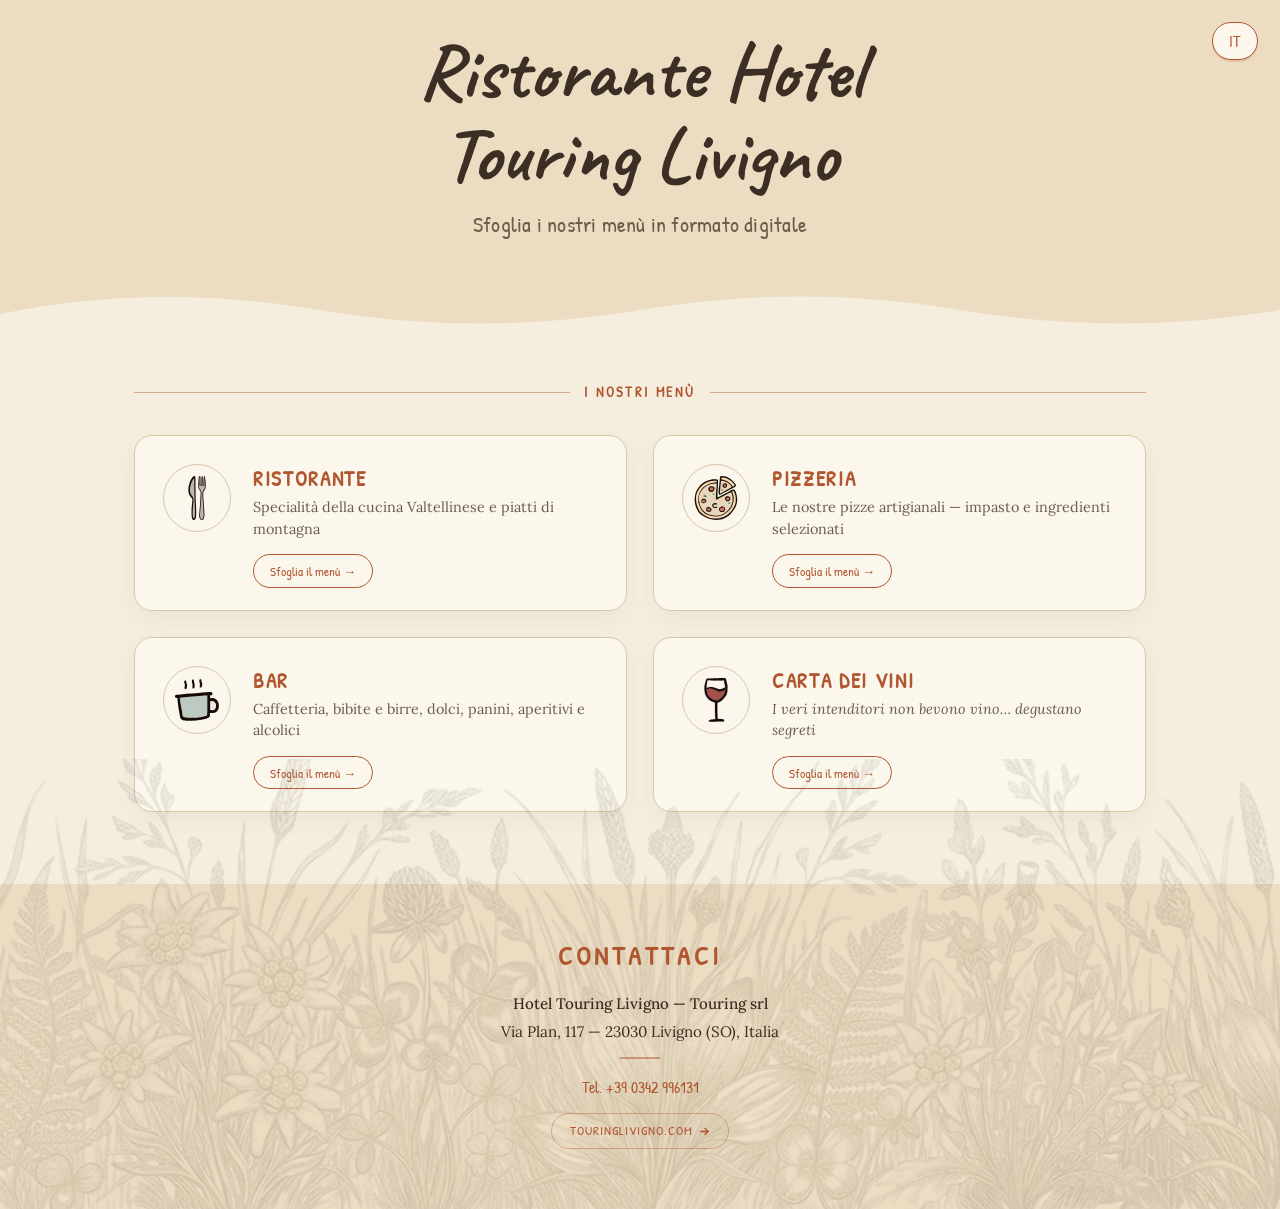
==== index.html @ 2eb078c1 "Fix header/footer badges, card icon styling, phone format, and add botanical image - Remove Hotel To" ====
﻿<!DOCTYPE html>
<html lang="it">
<head>
  <meta charset="UTF-8">
  <meta name="viewport" content="width=device-width, initial-scale=1.0">
  <meta name="description" content="Menù digitale — Ristorante Hotel Touring Livigno">
  <title>Hotel Touring Livigno — Menù</title>
  <link rel="preconnect" href="https://fonts.googleapis.com">
  <link rel="preconnect" href="https://fonts.gstatic.com" crossorigin>
  <link href="https://fonts.googleapis.com/css2?family=Caveat:wght@500;600;700&family=Patrick+Hand&family=Lora:ital,wght@0,400;0,500;1,400&display=swap" rel="stylesheet">
  <link rel="stylesheet" href="css/style.css">
  <script src="js/nav.js"></script>
  <script src="js/translate.js"></script>
  <script src="//translate.google.com/translate_a/element.js?cb=googleTranslateElementInit" async></script>
</head>
<body>
  <div id="google_translate_element" style="position:absolute;top:-9999px;left:-9999px;"></div>

  <!-- ===== HEADER ===== -->
  <header class="site-header">
    <button class="lang-switch" id="lang-switch"
            onclick="sessionStorage.setItem('langReturn',location.href);location.href='lang.html';">IT</button>
    <div class="header-inner">
      <h1 class="header-title">Ristorante Hotel Touring Livigno</h1>
      <p class="header-subtitle">Sfoglia i nostri menù in formato digitale</p>
    </div>
    <svg class="wave-divider" viewBox="0 0 1200 46" preserveAspectRatio="none" aria-hidden="true">
      <path d="M0,30 C100,8 200,8 300,26 C400,44 500,44 600,26 C700,8 800,8 900,26 C1000,44 1100,44 1200,26 L1200,46 L0,46 Z" fill="currentColor"/>
    </svg>
  </header>

  <!-- ===== NAVIGATION CARDS ===== -->
  <main>
    <section class="cards-section">
      <p class="cards-eyebrow">I nostri menù</p>
      <div class="cards-grid">

        <!-- RISTORANTE -->
        <a href="ristorante.html" class="menu-card">
          <div class="card-icon" style="border-radius:50%;width:68px;height:68px;">            <svg width="16" height="41" viewBox="0 0 139 352" fill="none" xmlns="http://www.w3.org/2000/svg">
<path d="M48.1609 0.00342503C48.2427 0.00229477 48.3245 0.00116451 48.4088 0C48.9715 0.00352302 49.4423 0.1085 49.9767 0.277904C50.2573 0.345899 50.5384 0.412053 50.82 0.476139C50.959 0.507904 51.0979 0.53967 51.2411 0.572397C51.3439 0.595662 51.3791 0.60363 51.4365 0.61662C51.5069 0.632559 51.5569 0.694212 51.5569 0.766403C51.5569 0.837256 51.6052 0.899967 51.6739 0.917209C51.7731 0.942091 51.8197 0.9538 51.9189 0.97869C51.9919 0.99699 52.0431 1.06165 52.0431 1.13685C52.0431 1.20639 52.087 1.2693 52.1526 1.29243C52.2056 1.31113 52.259 1.32997 52.3133 1.34914C53.3115 1.78873 53.9923 2.68805 54.4551 3.65331C54.4678 3.67985 54.4743 3.70891 54.4743 3.73834C54.4743 3.75883 54.4743 3.77934 54.4743 3.79993C54.4743 3.87598 54.535 3.93763 54.611 3.93763C54.6732 3.93763 54.7287 3.97934 54.7449 4.03939C54.7593 4.09273 54.7738 4.14644 54.7886 4.20114C54.9917 4.95124 54.9917 4.95124 55.2036 5.69887C55.4955 6.74248 55.7306 7.7619 55.857 8.84013C55.9209 9.23142 56.0082 9.59259 56.1115 9.97426C56.3149 10.7715 56.3952 11.5622 56.4602 12.3812C56.4942 12.8081 56.5323 13.2346 56.5702 13.6611C56.5777 13.7464 56.5852 13.8316 56.5929 13.9195C56.6659 14.7393 56.7583 15.5563 56.8598 16.3731C56.8823 16.5582 56.8823 16.5582 56.9052 16.747C56.9194 16.8587 56.9335 16.9704 56.9482 17.0855C56.9605 17.1826 56.9728 17.2798 56.9855 17.3799C57.0089 17.6344 57.1626 17.8657 57.1697 18.1211C57.1708 18.1615 57.1717 18.202 57.1724 18.2424C57.1757 18.4111 57.1757 18.4111 57.1791 18.5831C57.1809 18.7077 57.1828 18.8323 57.1846 18.9606C57.187 19.0913 57.1894 19.2219 57.1919 19.3565C57.1997 19.7943 57.2067 20.2321 57.2136 20.6699C57.2188 20.9788 57.2241 21.2878 57.2294 21.5967C57.2405 22.2507 57.2512 22.9048 57.2616 23.5588C57.2745 24.375 57.2885 25.1911 57.3028 26.0072C57.3968 31.4001 57.4362 36.7899 57.3403 42.183C57.238 47.9625 57.2517 53.7424 57.2545 59.5227C57.255 60.7539 57.2546 61.9851 57.254 63.2163C57.2535 64.4256 57.2534 65.6348 57.2537 66.8441C57.2539 67.5572 57.2539 68.2703 57.2535 68.9835C57.252 72.0056 57.2782 75.0224 57.3785 78.0428C57.406 78.9423 57.4157 79.8419 57.4233 80.7418C57.426 81.0617 57.4293 81.3816 57.4326 81.7015C57.4396 82.3818 57.4461 83.0621 57.4524 83.7424C57.4608 84.6413 57.4695 85.5402 57.479 86.4391C57.4802 86.5511 57.4814 86.6632 57.4826 86.7786C57.4991 88.2978 57.5285 89.8162 57.5702 91.3349C57.6303 93.5335 57.6648 95.7323 57.6955 97.9315C57.6968 98.0207 57.698 98.1099 57.6993 98.2018C57.7149 99.3138 57.73 100.426 57.7449 101.538C57.7587 102.56 57.7727 103.583 57.7867 104.605C57.7886 104.742 57.7886 104.742 57.7905 104.882C57.7994 105.526 57.8082 106.17 57.8171 106.814C57.819 106.95 57.819 106.95 57.8209 107.089C57.8587 109.829 57.8969 112.568 57.9387 115.308C57.9399 115.389 57.9411 115.471 57.9424 115.556C57.9746 117.666 58.0158 119.777 58.0718 121.887C58.1456 124.691 58.1617 127.495 58.1849 130.299C58.1923 131.181 58.1999 132.062 58.2084 132.944C58.2095 133.066 58.2107 133.187 58.2119 133.313C58.2275 134.886 58.26 136.457 58.3196 138.03C58.3626 139.195 58.3838 140.36 58.3983 141.526C58.3995 141.619 58.4006 141.711 58.4018 141.806C58.4112 142.559 58.4198 143.312 58.4281 144.065C58.4343 144.633 58.441 145.202 58.4482 145.77C58.4513 146.029 58.4539 146.288 58.4565 146.547C58.4683 147.567 58.5124 148.581 58.5785 149.599C58.6303 150.471 58.649 151.344 58.668 152.217C58.6702 152.32 58.6725 152.422 58.6748 152.527C58.8093 158.794 58.8617 165.06 58.8836 171.327C58.8845 171.577 58.8854 171.827 58.8863 172.077C58.8966 174.991 58.9056 177.904 58.9143 180.818C58.9153 181.173 58.9164 181.528 58.9175 181.883C58.9177 181.97 58.918 182.058 58.9183 182.148C58.9226 183.609 58.9275 185.07 58.9327 186.531C58.9361 187.502 58.939 188.474 58.9414 189.445C58.9431 190.044 58.9452 190.642 58.9474 191.24C58.9484 191.517 58.9491 191.794 58.9496 192.071C58.9504 192.449 58.9518 192.826 58.9535 193.203C58.9535 193.313 58.9536 193.423 58.9536 193.536C58.9562 193.979 58.9744 194.387 59.0587 194.814C59.0799 194.922 59.0972 195.03 59.104 195.139C59.1227 195.438 59.138 195.736 59.15 196.035C59.1594 196.249 59.1688 196.463 59.1782 196.677C59.183 196.789 59.1877 196.9 59.1926 197.015C59.2623 198.647 59.3392 200.277 59.4657 201.906C59.5665 203.209 59.6241 204.511 59.6597 205.818C59.6791 206.508 59.709 207.193 59.7625 207.881C59.8096 208.505 59.8367 209.128 59.8484 209.755C59.85 209.84 59.8516 209.926 59.8533 210.015C59.8566 210.193 59.8598 210.371 59.863 210.549C59.8953 212.223 59.9922 213.872 60.1681 215.537C60.2849 216.65 60.3722 217.761 60.4382 218.878C60.4476 219.037 60.4571 219.196 60.4668 219.361C60.4858 219.685 60.5046 220.01 60.5232 220.334C60.5687 221.128 60.6168 221.921 60.6656 222.715C60.6809 222.965 60.6957 223.215 60.7105 223.466C60.7198 223.618 60.7291 223.771 60.7387 223.929C60.7467 224.062 60.7547 224.196 60.763 224.334C60.7855 224.618 60.8168 224.903 60.8546 225.186C60.9417 225.861 60.9649 226.539 60.9956 227.218C61.0099 227.517 61.0243 227.816 61.0387 228.114C61.046 228.269 61.0534 228.425 61.061 228.585C61.2151 231.832 61.2151 231.832 61.479 235.072C61.6682 237.001 61.7515 238.918 61.7971 240.855C61.7998 240.965 61.8024 241.074 61.8051 241.187C61.8182 241.74 61.8306 242.293 61.8416 242.847C61.8461 243.052 61.8506 243.258 61.8551 243.463C61.8567 243.557 61.8584 243.651 61.8601 243.748C61.8717 244.256 61.9243 244.736 62.0108 245.235C62.0267 245.503 62.0378 245.771 62.045 246.039C62.0517 246.268 62.0517 246.268 62.0585 246.502C62.0628 246.663 62.0672 246.823 62.0716 246.989C62.0663 249.068 62.0663 249.068 62.3147 251.12C62.3875 251.523 62.3997 251.91 62.4097 252.32C62.4119 252.403 62.4142 252.486 62.4165 252.572C62.4236 252.838 62.43 253.104 62.4363 253.371C62.4619 254.419 62.493 255.465 62.5562 256.511C62.6203 257.626 62.6538 258.739 62.6794 259.855C62.6843 260.061 62.6893 260.268 62.6943 260.474C62.7048 260.908 62.715 261.341 62.725 261.775C62.7371 262.299 62.7497 262.824 62.7625 263.349C62.9096 269.396 63.0028 275.442 62.9996 281.491C62.9993 282.28 62.9996 283.069 62.9998 283.858C63 285.263 62.9996 286.668 62.999 288.072C62.9985 289.33 62.9986 290.587 62.9991 291.845C62.9998 293.33 63 294.814 62.9997 296.299C62.9995 297.076 62.9994 297.853 62.9998 298.631C63.0012 301.569 62.9947 304.507 62.9435 307.444C62.9391 307.7 62.9349 307.956 62.9311 308.212C62.9099 309.587 62.8519 310.948 62.7042 312.315C62.602 313.265 62.5849 314.209 62.5761 315.163C62.5502 317.603 62.3448 320.012 62.0969 322.437C62.0113 323.281 61.9477 324.125 61.8893 324.971C61.7474 326.907 61.4324 328.829 61.0032 330.721C60.922 331.093 60.8527 331.466 60.7866 331.841C60.6375 332.683 60.4451 333.495 60.1998 334.316C60.0702 334.762 59.9538 335.209 59.8398 335.659C59.6337 336.471 59.4225 337.255 59.0882 338.024C58.9477 338.374 58.8475 338.729 58.744 339.092C58.5386 339.784 58.2563 340.397 57.923 341.035C57.7856 341.306 57.6735 341.565 57.574 341.852C57.3472 342.503 57.0198 343.11 56.7045 343.722C56.6785 343.772 56.6275 343.804 56.5709 343.804C56.4876 343.804 56.4192 343.871 56.4192 343.955C56.4192 344.023 56.4192 344.091 56.4192 344.16C56.4192 344.233 56.3613 344.292 56.2888 344.292C56.2244 344.292 56.1685 344.338 56.1582 344.402C56.1539 344.429 56.1495 344.456 56.145 344.484C56.1432 344.495 56.1407 344.506 56.1373 344.516C56.0263 344.859 55.8531 345.065 55.6215 345.344C55.4903 345.504 55.4903 345.504 55.3565 345.667C55.2659 345.777 55.1754 345.886 55.0821 346C54.912 346.213 54.7423 346.426 54.573 346.64C54.4534 346.79 54.4534 346.79 54.3314 346.942C54.1942 347.114 54.0576 347.286 53.922 347.459C53.8079 347.602 53.6885 347.741 53.5673 347.878C53.5257 347.925 53.4668 347.951 53.404 347.951C53.3163 347.951 53.2361 348.004 53.2013 348.084C53.1889 348.113 53.1764 348.141 53.1637 348.171C53.0037 348.461 52.8423 348.624 52.5901 348.836C52.5162 348.899 52.4422 348.963 52.366 349.028C52.2233 349.13 52.1818 349.159 52.0831 349.168C51.9942 349.176 51.9216 349.243 51.9216 349.332C51.9216 349.384 51.8966 349.433 51.8547 349.464C51.6329 349.624 51.602 349.643 51.2378 349.865C51.1679 349.908 51.098 349.95 51.0259 349.994C50.3583 350.394 49.6679 350.741 48.9681 351.081C48.7786 351.162 48.7046 351.194 48.6442 351.241C48.5541 351.311 48.4535 351.369 48.3394 351.37C48.2419 351.371 48.1444 351.371 48.047 351.37C47.972 351.369 47.9102 351.428 47.9102 351.503C47.9102 351.566 47.8666 351.621 47.8055 351.634C47.6632 351.665 47.5208 351.695 47.3784 351.726C47.2797 351.747 47.1809 351.768 47.0792 351.79C46.1184 351.953 45.1608 352.001 44.1875 352C44.0719 352 43.9562 352 43.8371 352C42.6212 351.99 41.45 351.833 40.254 351.632C40.1827 351.62 40.1305 351.559 40.1305 351.487C40.1305 351.417 40.0823 351.356 40.0146 351.341C39.725 351.277 39.4348 351.212 39.1381 351.146C39.0787 351.133 39.0365 351.081 39.0365 351.02C39.0365 350.944 38.9723 350.884 38.897 350.89C38.857 350.893 38.8167 350.896 38.7758 350.899C37.3904 350.821 35.9337 349.523 35.0171 348.557C34.7855 348.321 34.5433 348.115 34.2882 347.906C33.8187 347.502 33.4929 347.045 33.1529 346.53C32.9887 346.288 32.8205 346.078 32.6244 345.862C32.3401 345.498 32.2125 345.196 32.0802 344.759C31.9987 344.526 31.9987 344.526 31.8091 344.36C31.2684 343.812 31.0853 342.819 30.8922 342.096C30.8319 341.892 30.7711 341.689 30.7098 341.486C30.6635 341.331 30.6635 341.331 30.6163 341.172C30.5616 340.99 30.5063 340.807 30.4501 340.625C30.3467 340.282 30.297 340.019 30.2865 339.678C30.2841 339.599 30.2208 339.534 30.1413 339.534C30.0816 339.534 30.027 339.497 30.0065 339.441C29.8707 339.069 29.7917 338.735 29.7526 338.329C29.7042 337.828 29.5974 337.36 29.4715 336.873C28.9333 334.784 28.4651 332.674 28.2103 330.53C28.1414 329.951 28.0446 329.391 27.9129 328.823C27.8139 328.378 27.744 327.931 27.6785 327.48C27.6633 327.375 27.6482 327.271 27.6325 327.163C27.4476 325.807 27.3498 324.441 27.2457 323.076C27.2385 322.982 27.2312 322.889 27.2237 322.792C27.2101 322.615 27.1968 322.438 27.184 322.261C27.1583 321.927 27.1221 321.611 27.0477 321.291C27.02 321.172 26.9967 321.052 26.987 320.931C26.9725 320.75 26.9601 320.57 26.9492 320.389C26.9118 319.859 26.8564 319.342 26.7668 318.819C26.4737 316.994 26.3926 315.138 26.3295 313.294C26.2933 312.391 26.1981 311.503 26.0907 310.607C25.9007 309.004 25.8494 307.409 25.8222 305.796C25.8196 305.656 25.8196 305.656 25.8171 305.513C25.8141 305.339 25.8116 305.164 25.8098 304.99C25.8038 304.614 25.7828 304.253 25.7259 303.88C25.6212 303.058 25.6473 302.227 25.6476 301.4C25.6472 301.207 25.6468 301.014 25.6463 300.821C25.6453 300.295 25.645 299.769 25.6449 299.243C25.6448 298.909 25.6445 298.576 25.6442 298.242C25.6431 297.062 25.6426 295.883 25.6427 294.703C25.6428 293.748 25.6419 292.792 25.6402 291.837C25.6297 285.915 25.6865 279.999 25.8572 274.079C25.9094 272.265 25.9429 270.452 25.9701 268.638C25.977 268.174 25.9843 267.709 25.9917 267.245C25.9939 267.107 25.9961 266.969 25.9983 266.826C26.0502 263.576 26.1487 260.337 26.3338 257.091C26.3418 256.95 26.3498 256.809 26.358 256.664C26.3811 256.262 26.4048 255.859 26.4288 255.457C26.4357 255.337 26.4427 255.216 26.4499 255.092C26.487 254.484 26.546 253.889 26.6377 253.287C26.652 253.111 26.6638 252.935 26.6719 252.758C26.6764 252.668 26.681 252.579 26.6856 252.486C26.6943 252.301 26.7028 252.115 26.7113 251.93C26.7267 251.628 26.7354 251.458 26.7514 251.34C26.7865 251.081 26.8911 250.835 26.9071 250.574C26.9206 250.353 26.9321 250.131 26.9416 249.909C26.9644 249.388 26.9872 248.876 27.0631 248.36C27.1623 247.64 27.1719 246.916 27.1975 246.19C27.2021 246.075 27.2066 245.959 27.2113 245.84C27.215 245.736 27.2186 245.631 27.2224 245.523C27.24 245.304 27.2791 245.107 27.3288 244.901C27.3535 244.798 27.3723 244.695 27.3803 244.59C27.3893 244.472 27.3962 244.354 27.4012 244.236C27.4058 244.141 27.4103 244.046 27.415 243.948C27.4192 243.849 27.4234 243.751 27.4278 243.649C27.4362 243.454 27.4451 243.258 27.4544 243.062C27.4581 242.976 27.4618 242.89 27.4656 242.801C27.4886 242.551 27.4886 242.551 27.5494 242.318C27.6245 242.004 27.6343 241.707 27.6443 241.384C27.6489 241.255 27.6534 241.125 27.6581 240.992C27.6667 240.719 27.6752 240.447 27.6837 240.174C27.6883 240.045 27.6928 239.916 27.6975 239.783C27.7012 239.665 27.7049 239.546 27.7087 239.424C27.7138 239.36 27.7178 239.31 27.7222 239.269C27.7504 239.005 27.8629 238.755 27.8771 238.49C27.8886 238.276 27.8982 238.062 27.9064 237.847C27.9545 236.761 28.0638 235.689 28.2033 234.612C28.2116 234.548 28.2653 234.5 28.3299 234.5C28.4016 234.5 28.4603 234.441 28.4594 234.37C28.4589 234.329 28.4584 234.287 28.4578 234.245C28.4508 233.222 28.4909 232.205 28.5522 231.183C28.5573 231.098 28.5624 231.012 28.5676 230.923C28.7201 228.414 29.0212 225.918 29.4415 223.44C29.5574 222.729 29.598 222.025 29.6266 221.306C29.6727 220.297 29.8389 219.31 29.9975 218.314C30.1525 217.312 30.2586 216.301 30.376 215.293C30.3923 215.155 30.4085 215.017 30.4252 214.875C30.4575 214.599 30.4895 214.323 30.5211 214.047C30.5359 213.921 30.5507 213.794 30.566 213.664C30.5791 213.551 30.5922 213.437 30.6057 213.32C30.6411 213.083 30.6476 213.04 30.7149 212.832C30.7515 212.72 30.7793 212.605 30.7955 212.488C30.8281 212.252 30.8577 212.016 30.8846 211.779C30.9002 211.644 30.9002 211.644 30.9162 211.506C31.0166 210.612 31.0916 209.716 31.1657 208.82C31.2216 208.154 31.2907 207.493 31.3784 206.831C31.5425 205.567 31.5911 204.29 31.6583 203.018C31.6655 202.885 31.6655 202.885 31.6728 202.75C31.6858 202.507 31.6983 202.264 31.7108 202.021C31.7382 201.632 31.7834 201.25 31.8339 200.863C31.8994 200.274 31.9246 199.682 31.9563 199.091C31.9642 198.944 31.9722 198.798 31.9804 198.647C32.0059 198.168 32.0305 197.689 32.0546 197.209C32.0587 197.127 32.0628 197.045 32.067 196.961C32.1899 194.497 32.2683 192.037 32.2749 189.569C32.2758 189.436 32.2767 189.303 32.2777 189.166C32.2863 187.641 32.2224 186.214 31.8646 184.728C31.8375 184.613 31.8104 184.499 31.7824 184.381C31.5518 183.461 31.0832 182.636 30.6491 181.8C30.4203 181.36 30.335 181.196 30.3033 181.067C30.2684 180.925 30.1926 180.793 30.0543 180.747C29.969 180.719 29.8972 180.657 29.8571 180.576C29.7753 180.412 29.6936 180.248 29.6118 180.084C29.574 180.008 29.5307 179.935 29.4811 179.867C29.031 179.242 28.5292 178.663 28.0095 178.095C27.9231 177.985 27.8845 177.936 27.8672 177.873C27.8319 177.744 27.7722 177.619 27.6481 177.569C27.2882 177.364 27.0488 177.095 26.7592 176.798C26.5603 176.603 26.3612 176.407 26.1619 176.212C25.0478 175.113 23.9531 174.03 23.0195 172.768C22.7597 172.422 22.4857 172.107 22.1932 171.789C21.7125 171.266 21.2811 170.716 20.8575 170.146C20.6431 169.859 20.4295 169.592 20.1752 169.34C19.9516 169.113 19.8381 168.926 19.7013 168.64C19.4185 168.107 19.0745 167.653 18.6985 167.184C18.0962 166.432 17.5564 165.654 17.0347 164.843C16.5393 164.086 16.0355 163.337 15.5076 162.602C14.3604 160.998 13.228 159.385 12.2408 157.676C12.184 157.578 12.1273 157.48 12.0689 157.379C11.751 156.818 11.6972 156.722 11.688 156.548C11.6845 156.481 11.6326 156.426 11.5655 156.426C11.4984 156.426 11.443 156.372 11.443 156.304C11.443 156.229 11.443 156.153 11.443 156.077C11.443 156 11.382 155.938 11.3055 155.938C11.2436 155.938 11.1882 155.897 11.1713 155.837C11.1099 155.622 11.0483 155.405 10.9854 155.185C10.9685 155.125 10.915 155.084 10.8531 155.084C10.7766 155.084 10.7137 155.022 10.7137 154.946C10.7137 154.88 10.7137 154.813 10.7137 154.746C10.7137 154.663 10.6474 154.596 10.5645 154.596C10.5075 154.596 10.4543 154.564 10.4289 154.513C10.1056 153.864 10.099 153.85 9.93117 153.506C9.79826 153.244 9.65548 152.988 9.50572 152.736C9.25147 152.296 9.07377 151.837 8.89224 151.364C8.77345 151.07 8.64 150.791 8.49528 150.509C8.33628 150.19 8.29612 150.11 8.28598 149.988C8.27917 149.905 8.21675 149.839 8.13442 149.839C8.07696 149.839 8.02366 149.805 7.99906 149.754C7.93075 149.609 7.86333 149.465 7.79632 149.32C7.7512 149.224 7.70607 149.128 7.65957 149.028C7.56488 148.772 7.55449 148.744 7.55335 148.397C7.55309 148.317 7.4898 148.253 7.41044 148.253C7.35062 148.253 7.29612 148.216 7.27503 148.16C7.2599 148.119 7.24945 148.092 7.22083 148.016C7.15972 147.858 7.15972 147.858 7.09737 147.696C7.05788 147.593 7.0184 147.489 6.97771 147.383C6.82509 147.016 6.82509 147.016 6.58597 146.631C6.303 146.145 6.14419 145.64 5.98056 145.104C5.74858 144.369 5.48485 143.701 5.11827 143.022C4.95115 142.654 4.91108 142.311 4.88673 141.921C4.88206 141.846 4.82117 141.787 4.74613 141.787C4.68173 141.787 4.62454 141.744 4.60839 141.681C4.53597 141.402 4.46416 141.122 4.39272 140.842C4.36953 140.753 4.34634 140.664 4.32245 140.572C4.22564 140.19 4.16334 139.863 4.15162 139.48C4.14937 139.407 4.09108 139.347 4.01772 139.347C3.95378 139.347 3.89789 139.301 3.88615 139.238C3.73275 138.417 3.71969 138.347 3.5642 137.515C3.55129 137.446 3.49179 137.395 3.42151 137.395C3.35094 137.395 3.28956 137.345 3.27698 137.276C3.23481 137.043 3.19265 136.81 3.1505 136.577C3.10708 136.338 3.0636 136.098 3.02004 135.859C2.90521 135.227 2.79153 134.594 2.68048 133.962C2.65928 133.842 2.63809 133.722 2.61625 133.599C2.57569 133.369 2.53555 133.14 2.49588 132.911C2.4772 132.805 2.45851 132.7 2.43926 132.592C2.42326 132.501 2.40726 132.409 2.39077 132.315C2.32834 132.014 2.32834 132.014 2.20636 131.674C2.08194 131.292 2.00785 130.928 1.94354 130.531C1.91938 130.384 1.89523 130.237 1.87035 130.085C1.8453 129.929 1.82025 129.772 1.79444 129.611C1.76775 129.446 1.74102 129.282 1.71425 129.117C1.66 128.783 1.60612 128.449 1.55251 128.115C1.48293 127.683 1.41202 127.252 1.3405 126.82C1.1124 125.433 0.91405 124.045 0.74669 122.649C0.662378 121.948 0.56144 121.254 0.438316 120.559C0.320297 119.804 0.247154 119.043 0.168667 118.283C0.149345 118.103 0.128822 117.923 0.106668 117.743C0.0301791 117.113 -0.000813112 116.496 0.00093569 115.862C0.000722683 115.765 0.000509676 115.668 0.000290214 115.567C-0.000239708 115.249 0.00010766 114.931 0.000520211 114.613C0.0004382 114.39 0.000320121 114.167 0.000167796 113.944C-1.07614e-05 113.478 0.000247032 113.012 0.000816982 112.546C0.00150996 111.95 0.00111028 111.355 0.000382955 110.76C-5.75622e-05 110.299 8.33907e-05 109.839 0.000397793 109.379C0.000478506 109.16 0.000381636 108.94 9.73134e-05 108.721C-0.00021353 108.413 0.000261782 108.106 0.00093569 107.799C0.00068963 107.709 0.00044357 107.62 0.000190054 107.528C0.00255351 106.942 0.0582724 106.38 0.138222 105.8C0.152571 105.596 0.164414 105.392 0.17241 105.188C0.176954 105.083 0.181498 104.979 0.18618 104.871C0.194803 104.655 0.203348 104.439 0.211821 104.223C0.216365 104.118 0.220909 104.014 0.225591 103.907C0.229273 103.814 0.232956 103.72 0.236749 103.624C0.259779 103.36 0.259779 103.36 0.321359 103.123C0.394956 102.815 0.398978 102.531 0.402704 102.214C0.446151 99.9635 0.672453 97.7792 0.989122 95.5526C1.00971 95.4055 1.03029 95.2584 1.0515 95.1069C1.2739 93.5321 1.54543 91.9826 1.90496 90.4339C2.1781 89.2336 2.3475 88.0634 2.4103 86.8313C2.45607 86.309 2.58141 85.8352 2.72084 85.3316C2.8499 84.7793 2.90282 84.2252 2.96149 83.6617C3.0535 82.8107 3.21603 81.9811 3.39645 81.1456C3.4103 81.0815 3.46618 81.0358 3.5318 81.0358C3.60532 81.0358 3.6671 80.9787 3.67189 80.9053C3.67363 80.8787 3.67538 80.8518 3.67715 80.8247C3.77977 79.5545 3.8259 78.9835 3.91461 78.6585C4.02856 78.2411 4.30589 77.8766 4.35518 77.4467C4.36283 77.38 4.37026 77.3133 4.37753 77.2464C4.53158 75.9334 4.7066 74.6133 5.16005 73.3665C5.29255 72.954 5.35781 72.5324 5.42928 72.1057C5.5109 71.621 5.60881 71.1397 5.70676 70.6581C5.7202 70.592 5.77742 70.5446 5.84486 70.5446C5.91724 70.5446 5.9789 70.49 5.98674 70.4181C5.99269 70.3635 5.99868 70.3084 6.00478 70.2524C6.15086 69.0756 6.42391 67.9608 6.74041 66.8201C6.8249 66.5151 6.90764 66.2097 6.99006 65.9041C7.04348 65.7075 7.09698 65.5108 7.15055 65.3142C7.17512 65.2236 7.19969 65.133 7.22501 65.0396C7.32107 64.6919 7.41987 64.3522 7.55511 64.0176C7.71975 63.5986 7.82053 63.1664 7.92548 62.7295C7.94655 62.6433 7.96763 62.557 7.98934 62.4681C8.04687 62.2326 8.10395 61.9969 8.16099 61.7612C8.19239 61.6346 8.22381 61.508 8.25544 61.3815C8.27135 61.3179 8.32765 61.2733 8.39323 61.2733C8.4676 61.2733 8.53044 61.2163 8.53665 61.1422C8.53839 61.1214 8.54048 61.0965 8.54371 61.0579C8.65062 59.8813 8.78041 58.7767 9.25264 57.6869C9.46362 57.1466 9.58903 56.5822 9.71611 56.0172C9.73078 55.952 9.78781 55.9057 9.85466 55.9057C9.92787 55.9057 9.99015 55.8504 9.99779 55.7776C10.0084 55.6765 10.019 55.5749 10.0299 55.4711C10.1147 54.6625 10.4037 53.888 10.6453 53.1151C10.6721 53.0293 10.6989 52.9435 10.7265 52.8552C10.9181 52.2431 11.1161 51.6336 11.3215 51.026C11.3824 50.8431 11.4431 50.6601 11.5038 50.4771C11.675 49.9617 11.8462 49.4464 12.0173 48.9311C12.0373 48.8709 12.0928 48.8302 12.1563 48.8302C12.2334 48.8302 12.2983 48.7707 12.304 48.6938C12.3107 48.603 12.3175 48.5117 12.3243 48.4185C12.3965 47.8149 12.6181 47.2823 12.8589 46.7321C12.8849 46.6727 12.9427 46.6344 13.0076 46.6344C13.0865 46.6344 13.1551 46.5779 13.1692 46.5001C13.2342 46.1412 13.2994 45.7813 13.366 45.4134C13.3787 45.3434 13.4388 45.2925 13.51 45.2925C13.5799 45.2925 13.6411 45.2433 13.6551 45.1747C13.6601 45.1501 13.6657 45.1228 13.6757 45.0738C13.7788 44.5858 13.8859 44.1258 14.0805 43.6686C14.1024 43.6173 14.1524 43.5846 14.2082 43.5846C14.2901 43.5846 14.3558 43.5153 14.3504 43.4335C14.3485 43.4058 14.3464 43.3737 14.3428 43.3201C14.3632 42.919 14.4653 42.6868 14.6415 42.3266C14.707 42.1899 14.7725 42.0533 14.84 41.9125C14.8784 41.8326 14.9169 41.7528 14.9564 41.6706C15.1157 41.3338 15.2696 40.9948 15.4231 40.6554C15.482 40.5253 15.5408 40.3952 15.6015 40.2612C15.7199 39.9993 15.8381 39.7374 15.9562 39.4754C16.0117 39.3532 16.0672 39.2311 16.1244 39.1053C16.1739 38.9959 16.2233 38.8865 16.2743 38.7738C16.4269 38.461 16.4269 38.461 16.6159 38.1462C16.7704 37.8865 16.8836 37.6474 16.9867 37.3645C17.0184 37.2784 17.0502 37.1923 17.0829 37.1036C17.1146 37.0156 17.1463 36.9276 17.179 36.837C17.2122 36.7467 17.2453 36.6563 17.2794 36.5632C17.349 36.3735 17.418 36.1835 17.4868 35.9935C17.5073 35.9369 17.5601 35.8992 17.6203 35.8992C17.6992 35.8992 17.764 35.8352 17.764 35.7563C17.764 35.7256 17.764 35.6948 17.764 35.6639C17.764 35.5917 17.8216 35.5332 17.8937 35.5332C17.9584 35.5332 18.0142 35.4859 18.0238 35.422C18.0312 35.3732 18.0385 35.324 18.0461 35.274C18.14 34.8752 18.292 34.5557 18.4782 34.1913C18.5405 34.068 18.6029 33.9447 18.6671 33.8177C18.8428 33.488 19.0299 33.1692 19.2227 32.8494C19.4835 32.3729 19.7178 31.9297 19.8104 31.3984C19.8237 31.3217 19.888 31.2635 19.9658 31.2635C20.0301 31.2635 20.0886 31.2237 20.1112 31.1635C20.1317 31.109 20.1523 31.0541 20.1733 30.9981C20.3161 30.655 20.4828 30.3436 20.6662 30.0208C20.9936 29.428 21.2578 28.8267 21.4941 28.1947C21.5172 28.133 21.5752 28.0918 21.6412 28.0918C21.7181 28.0918 21.7846 28.0361 21.7972 27.9603C21.8231 27.8045 21.8491 27.6482 21.8754 27.4894C21.8879 27.4146 21.9516 27.3598 22.0273 27.3598C22.0941 27.3598 22.1543 27.3169 22.1754 27.2535C22.2518 27.0233 22.27 26.9686 22.3488 26.7313C22.3693 26.6697 22.4262 26.6279 22.4911 26.6279C22.5677 26.6279 22.6329 26.5705 22.6418 26.4945C22.6479 26.4413 22.6524 26.4022 22.6643 26.3C22.7434 25.9175 22.8467 25.6659 23.0579 25.3624C23.0916 25.314 23.1466 25.286 23.2056 25.286C23.2927 25.286 23.3688 25.2252 23.3872 25.1401C23.4019 25.0726 23.4166 25.0045 23.4316 24.9353C23.5994 24.3409 23.9078 23.7953 24.2674 23.2955C24.3053 23.2428 24.3655 23.2122 24.4303 23.2122C24.5147 23.2122 24.5912 23.1602 24.6216 23.0815C24.6315 23.0557 24.6428 23.0266 24.6624 22.9758C24.8505 22.5132 25.0532 22.0576 25.2569 21.6018C25.2835 21.5425 25.3415 21.5043 25.4065 21.5043C25.4856 21.5043 25.5544 21.4481 25.5693 21.3705C25.5728 21.3522 25.577 21.3302 25.5831 21.2984C25.6804 20.9642 25.8282 20.7045 26.0071 20.4064C26.0681 20.3032 26.129 20.2001 26.1918 20.0938C26.3535 19.8566 26.5299 19.6634 26.7233 19.4667C26.8273 19.3609 26.9236 19.2468 26.9987 19.1189C27.0402 19.0482 27.0661 18.9943 27.1315 18.8586C27.2871 18.5916 27.3399 18.501 27.4631 18.4351C27.6241 18.3489 27.7738 18.236 27.8383 18.0651C27.8811 17.952 27.9027 17.8777 27.9439 17.7201C27.9622 17.6498 28.0247 17.6006 28.0973 17.6006C28.1682 17.6006 28.2315 17.5537 28.2513 17.4856C28.2697 17.4222 28.28 17.3866 28.3129 17.2732C28.4614 16.8678 28.6285 16.5944 28.8865 16.2511C28.972 16.1369 29.0576 16.0227 29.1457 15.9051C29.2407 15.7802 29.3357 15.6554 29.4335 15.5267C29.5422 15.3804 29.6508 15.2339 29.7592 15.0874C29.8684 14.9415 29.9776 14.7957 30.0869 14.6499C30.139 14.5796 30.1911 14.5092 30.2448 14.4367C30.3545 14.2921 30.4701 14.1521 30.5873 14.0135C30.6264 13.9674 30.6831 13.9409 30.7436 13.9409C30.832 13.9409 30.9114 13.8847 30.9399 13.8011C30.9506 13.7699 30.962 13.7364 30.9834 13.674C31.1377 13.3256 31.3157 13.0663 31.5605 12.789C31.599 12.7454 31.6539 12.721 31.7121 12.721C31.8024 12.721 31.8831 12.6624 31.9102 12.5763C31.9191 12.548 31.9293 12.5159 31.9468 12.4603C32.1426 12.0353 32.4188 11.735 32.7383 11.4019C32.8595 11.2727 32.9806 11.1434 33.1016 11.014C33.1899 10.9202 33.1899 10.9202 33.2799 10.8245C33.5614 10.5218 33.8293 10.2075 34.0973 9.89277C34.4128 9.54054 34.7514 9.2121 35.087 8.87929C35.2793 8.68849 35.4713 8.49746 35.6633 8.30642C35.7291 8.24139 35.7949 8.17637 35.8627 8.10937C36.1954 7.78639 36.216 7.76639 36.4372 7.42527C36.4663 7.38047 36.5153 7.35337 36.5687 7.35337C36.6557 7.35337 36.7269 7.28287 36.7269 7.1959C36.7269 7.19076 36.7269 7.1856 36.7269 7.18045C36.7269 7.13492 36.7449 7.09116 36.777 7.05883C36.9164 6.91814 36.9389 6.89914 37.1676 6.70529C37.2559 6.63012 37.3443 6.55496 37.4354 6.47751C37.5225 6.40423 37.6096 6.33095 37.6994 6.25545C37.8075 6.16062 37.8075 6.16062 37.9178 6.06389C38.1858 5.83092 38.3045 5.72768 38.4042 5.68192C38.556 5.61226 38.7189 5.55101 38.7934 5.40151C38.8199 5.34824 38.8466 5.29471 38.8735 5.24073C38.8989 5.18976 38.951 5.15753 39.0079 5.15753C39.0123 5.15753 39.0166 5.15753 39.021 5.15753C39.0967 5.15753 39.1581 5.09711 39.1581 5.02141C39.1581 4.95856 39.2008 4.90283 39.2618 4.88753C39.3391 4.86814 39.4166 4.84869 39.4949 4.82904C39.5827 4.80701 39.6443 4.729 39.6443 4.63846C39.6443 4.58131 39.6692 4.52588 39.7124 4.48843C39.9822 4.25433 40.0559 4.19884 40.2049 4.18569C40.2977 4.17749 40.3736 4.1069 40.3736 4.01365C40.3736 3.96582 40.394 3.91925 40.4296 3.88728C40.5805 3.75169 40.6047 3.73383 40.8447 3.5564C40.9758 3.45781 40.9758 3.45781 41.1096 3.35722C41.2981 3.23646 41.3363 3.21193 41.4671 3.20695C41.5345 3.20439 41.5892 3.15176 41.5892 3.08439C41.5892 3.01725 41.6427 2.9617 41.7099 2.9617C41.777 2.9617 41.8323 2.90728 41.8323 2.84014C41.8323 2.83002 41.8323 2.81987 41.8323 2.8097C41.8323 2.75316 41.8641 2.70106 41.9142 2.67484C42.4001 2.42064 42.5103 2.36644 42.6629 2.35488C42.7411 2.34897 42.8048 2.28918 42.8048 2.21083C42.8048 2.14983 42.8438 2.09472 42.9016 2.07537C43.0741 2.01769 43.247 1.95984 43.4231 1.90093C43.4894 1.87874 43.5341 1.81753 43.5341 1.74759C43.5341 1.673 43.5849 1.60708 43.6572 1.58893C43.7334 1.5698 43.8099 1.5506 43.8873 1.5312C43.9655 1.51158 44.0204 1.44219 44.0204 1.36153C44.0204 1.29593 44.0569 1.2348 44.1151 1.20463C44.7979 0.851032 45.4765 0.519726 46.2084 0.277904C46.3488 0.230099 46.4892 0.182294 46.6338 0.13304C47.1379 0.0133529 47.6453 0.00785953 48.1609 0.00342503Z" fill="#180908"/>
<path d="M90.2063 0.48654C90.2568 0.512083 90.2883 0.564065 90.2883 0.620678C90.2883 0.630472 90.2883 0.64028 90.2883 0.650106C90.2883 0.717508 90.342 0.772149 90.4094 0.772149C90.4768 0.772149 90.5324 0.826788 90.5324 0.894191C90.5324 0.900684 90.5324 0.907186 90.5324 0.913696C90.5324 0.974652 90.5714 1.02876 90.6293 1.04801C90.6794 1.0647 90.7298 1.08146 90.7806 1.09835C90.857 1.12379 90.9232 1.17381 90.9666 1.24172C91.4543 2.00553 91.7064 2.7921 91.8224 3.69287C91.8947 4.20068 92.0257 4.68803 92.1576 5.1832C92.6283 7.10033 92.5033 9.16705 92.5013 11.126C92.5014 11.4046 92.5015 11.6832 92.5016 11.9619C92.5018 12.542 92.5016 13.1222 92.501 13.7024C92.5003 14.444 92.5007 15.1856 92.5014 15.9272C92.5019 16.5011 92.5017 17.0749 92.5014 17.6487C92.5013 17.9222 92.5014 18.1957 92.5017 18.4692C92.502 18.8512 92.5015 19.2332 92.5009 19.6152C92.5011 19.7267 92.5014 19.8381 92.5016 19.953C92.4997 20.5518 92.4647 21.1338 92.3913 21.7282C92.3565 22.0234 92.3437 22.3158 92.338 22.6129C92.3355 22.7297 92.3331 22.8465 92.3306 22.9668C92.3286 23.0926 92.3265 23.2184 92.3244 23.348C92.3219 23.4859 92.3193 23.6239 92.3167 23.766C92.3085 24.2326 92.3013 24.6991 92.2944 25.1657C92.2918 25.3312 92.2892 25.4968 92.2867 25.6623C92.236 28.9925 92.2276 32.3229 92.226 35.6535C92.2257 36.0459 92.2253 36.4382 92.2248 36.8306C92.2194 41.6692 92.2185 46.508 92.6147 51.3332C92.7684 53.2413 92.8827 55.128 92.8534 57.0416C92.8523 57.1136 92.9094 57.1727 92.9814 57.1727C93.046 57.1727 93.1016 57.2207 93.1098 57.2848C93.2522 58.3993 93.3524 59.505 93.3851 60.6292C93.4938 63.9865 93.862 67.3672 94.3157 70.6942C94.3273 70.7795 94.339 70.8648 94.3509 70.9527C94.4373 71.5734 94.5339 72.1864 94.6818 72.7956C94.8788 73.6241 94.9464 74.4816 95.0355 75.3279C95.0425 75.3945 95.0979 75.4451 95.1649 75.4451C95.2354 75.4451 95.2942 75.3894 95.297 75.3189C95.2999 75.2439 95.3029 75.1684 95.3059 75.0915C95.3457 74.2382 95.4169 73.4149 95.5819 72.5748C95.8663 71.1209 95.9636 69.639 96.0957 68.1654C96.1348 67.7496 96.1851 67.3358 96.2377 66.9215C96.3932 65.6573 96.4363 64.4012 96.454 63.1285C96.4593 62.7487 96.4658 62.369 96.4727 61.9892C96.4871 61.1781 96.4998 60.3669 96.5125 59.5557C96.5292 58.4951 96.5468 57.4344 96.5659 56.3738C96.5694 56.1786 96.5694 56.1786 96.5729 55.9794C96.6288 52.9563 96.7631 49.9377 96.9454 46.9197C96.9857 46.2506 97.018 45.5829 97.0307 44.9127C97.0345 44.7308 97.0384 44.5489 97.0424 44.367C97.0452 44.2278 97.0452 44.2278 97.0481 44.0858C97.0889 42.1105 97.1661 40.1383 97.2611 38.165C97.3433 36.4528 97.4072 34.7412 97.4471 33.0274C97.4673 32.1996 97.4992 31.3744 97.5494 30.5479C97.6351 29.118 97.6533 27.6865 97.6783 26.2544C97.6846 25.9008 97.6915 25.5473 97.6986 25.1938C97.7002 25.0866 97.7019 24.9793 97.7036 24.8689C97.7137 24.3703 97.7555 23.9189 97.8549 23.4298C97.8858 23.025 97.9004 22.6197 97.916 22.2141C97.9209 22.0961 97.9259 21.9782 97.931 21.8567C97.9468 21.4802 97.9619 21.1036 97.977 20.7271C97.9921 20.3527 98.0073 19.9783 98.023 19.6039C98.0327 19.3714 98.0421 19.1388 98.0511 18.9063C98.0778 18.266 98.1264 17.6321 98.1941 16.9948C98.2244 16.6971 98.2416 16.4009 98.2511 16.1019C98.255 15.9961 98.2588 15.8904 98.2628 15.7814C98.2666 15.6724 98.2705 15.5633 98.2745 15.4509C98.3123 14.505 98.3831 13.5713 98.498 12.6318C98.5858 11.9082 98.6339 11.1882 98.6673 10.4598C98.699 10.135 98.7454 9.8637 98.8232 9.55095C99.0211 8.70956 99.0694 7.84391 99.144 6.98474C99.1669 6.72396 99.1899 6.46321 99.2137 6.20251C99.235 5.96859 99.2554 5.73459 99.2759 5.50059C99.3178 5.17071 99.4822 4.86362 99.5377 4.53574C99.538 4.53363 99.5384 4.53151 99.5387 4.5294C99.9921 1.97417 100.017 1.83352 100.78 1.29044C100.874 1.22401 100.973 1.1644 101.079 1.12307C101.515 0.954764 101.973 0.923227 102.434 0.972536C102.636 0.994047 102.833 1.05687 102.996 1.17602C103.258 1.36678 103.449 1.60458 103.642 1.88503C103.689 1.95355 103.715 2.0343 103.719 2.11735C103.726 2.274 103.726 2.3325 103.72 2.45599C103.717 2.53386 103.778 2.59938 103.856 2.59938C103.915 2.59938 103.969 2.63843 103.986 2.69563C104.054 2.91709 104.12 3.13885 104.186 3.36073C104.25 3.57272 104.25 3.57272 104.315 3.78899C104.627 4.93918 104.746 6.13863 104.88 7.31973C104.904 7.52624 104.904 7.52624 104.928 7.73693C105.031 8.65628 105.109 9.57241 105.152 10.4965C105.169 10.8753 105.169 10.8753 105.239 11.213C105.307 11.6661 105.315 12.1078 105.311 12.5645C105.311 12.6967 105.311 12.6967 105.311 12.8317C105.31 13.1109 105.309 13.3901 105.307 13.6694C105.307 13.8597 105.306 14.05 105.305 14.2404C105.304 14.6611 105.302 15.0818 105.3 15.5026C105.3 15.5748 105.357 15.6336 105.43 15.6336C105.495 15.6336 105.551 15.6813 105.559 15.7456C105.691 16.7451 105.679 17.7402 105.673 18.7475C105.673 18.9304 105.672 19.1132 105.672 19.296C105.67 19.6988 105.669 20.1015 105.666 20.5043C105.666 20.5726 105.72 20.6281 105.788 20.6281C105.855 20.6281 105.911 20.6815 105.912 20.7484C105.915 20.8466 105.917 20.9454 105.919 21.0464C105.931 21.5674 105.943 22.0885 105.955 22.6095C105.96 22.8334 105.965 23.0572 105.97 23.281C106.004 24.8273 106.004 24.8273 106.094 26.371C106.185 27.6177 106.18 28.8672 106.194 30.1166C106.232 33.3578 106.378 36.5834 106.581 39.818C106.651 40.9525 106.698 42.0868 106.729 43.2232C106.732 43.3352 106.735 43.4473 106.738 43.5627C106.74 43.6549 106.743 43.7472 106.745 43.8422C106.76 44.1512 106.76 44.1512 106.823 44.504C106.923 45.1782 106.927 45.8597 106.947 46.54C106.952 46.6933 106.957 46.8465 106.962 47.0043C106.975 47.4213 106.988 47.8382 107 48.2552C107.008 48.5178 107.016 48.7804 107.024 49.043C107.098 51.4406 107.154 53.8379 107.191 56.2363C107.227 58.5109 107.278 60.7847 107.351 63.0585C107.361 63.374 107.371 63.6895 107.381 64.0051C107.394 64.4438 107.408 64.8824 107.423 65.321C107.427 65.449 107.431 65.577 107.435 65.7089C107.462 66.4652 107.55 67.1898 107.684 67.9345C107.749 68.308 107.785 68.6777 107.809 69.0559C107.818 69.1903 107.827 69.3247 107.836 69.4631C107.845 69.6005 107.853 69.738 107.862 69.8796C107.999 71.8413 108.201 73.7495 108.818 75.6253C108.831 75.6659 108.86 75.6991 108.898 75.7182C108.992 75.765 109.105 75.7116 109.128 75.6094C109.185 75.3512 109.243 75.092 109.302 74.8278C109.316 74.7614 109.374 74.7142 109.442 74.7142C109.515 74.7142 109.578 74.6599 109.587 74.5875C109.597 74.5144 109.606 74.4408 109.616 74.3658C109.729 73.5031 109.849 72.6445 110.002 71.7877C110.172 70.7057 110.217 69.627 110.255 68.5337C110.26 68.4146 110.264 68.2955 110.269 68.1728C110.273 68.0662 110.276 67.9596 110.28 67.8498C110.303 67.527 110.303 67.527 110.364 67.1856C110.422 66.816 110.448 66.4638 110.46 66.0902C110.464 65.9538 110.469 65.8174 110.473 65.6769C110.478 65.5307 110.482 65.3846 110.486 65.234C110.491 65.081 110.496 64.928 110.501 64.7703C110.514 64.3633 110.527 63.9563 110.54 63.5492C110.557 62.9827 110.575 62.4162 110.593 61.8498C110.603 61.5493 110.612 61.2488 110.621 60.9483C110.644 60.2425 110.672 59.5378 110.712 58.8328C110.788 57.4909 110.829 56.1496 110.858 54.8061C110.86 54.6916 110.863 54.5771 110.866 54.4591C110.921 51.9434 110.938 49.4279 110.946 46.9117C110.949 46.2991 110.952 45.6864 110.955 45.0738C110.962 43.3979 110.969 41.722 110.976 40.046C110.982 38.5005 110.989 36.955 110.996 35.4095C110.999 34.8051 111.002 34.2008 111.004 33.5964C111.013 30.8954 111.043 28.1995 111.158 25.5007C111.162 25.4 111.166 25.2994 111.17 25.1957C111.192 24.6716 111.218 24.1478 111.245 23.624C111.253 23.4741 111.261 23.3241 111.269 23.1697C111.284 22.862 111.3 22.5542 111.316 22.2465C111.341 21.7753 111.365 21.304 111.389 20.8327C111.404 20.5297 111.42 20.2268 111.436 19.9238C111.443 19.7845 111.45 19.6452 111.457 19.5017C111.464 19.3721 111.471 19.2425 111.478 19.109C111.484 18.9961 111.49 18.8832 111.496 18.7669C111.526 18.4081 111.584 18.0592 111.646 17.7045C111.663 17.4767 111.675 17.2485 111.684 17.0202C111.689 16.8962 111.695 16.7721 111.7 16.6443C111.707 16.4531 111.707 16.4531 111.714 16.2579C111.72 16.1276 111.725 15.9973 111.73 15.863C111.742 15.5826 111.753 15.3022 111.763 15.0218C111.766 14.9553 111.819 14.9027 111.886 14.9027C111.955 14.9027 112.011 14.8466 112.011 14.7778C112.01 14.6841 112.009 14.5898 112.008 14.4935C112.006 14.3152 112.005 14.137 112.004 13.9587C112.003 13.8698 112.002 13.7809 112.001 13.6894C111.998 13.0035 111.998 13.0035 112.072 12.7383C112.162 12.3418 112.158 11.9456 112.164 11.5409C112.168 11.3544 112.172 11.1678 112.176 10.9813C112.177 10.8842 112.179 10.7871 112.181 10.6871C112.255 7.02315 112.268 6.36744 112.465 5.8618C112.554 5.63156 112.636 5.39686 112.648 5.15003C112.649 5.1105 112.651 5.07095 112.652 5.03141C112.656 4.93272 112.66 4.83402 112.664 4.73234C112.672 4.52679 112.679 4.32123 112.685 4.11565C112.73 3.05477 112.841 2.14032 113.524 1.34735C113.648 1.20275 113.804 1.08615 113.983 1.0203C114.406 0.864539 114.854 0.850467 115.311 0.876916C115.471 0.886165 115.632 0.91289 115.771 0.991291C116.276 1.2754 116.528 1.87155 116.792 2.39572C117.514 4.06834 117.578 5.80044 117.623 7.58932C117.624 7.65956 117.681 7.71563 117.751 7.71563C117.818 7.71563 117.875 7.76641 117.881 7.83288C117.883 7.85694 117.886 7.88378 117.89 7.93155C117.921 8.25551 117.953 8.57942 117.984 8.90333C117.995 9.01545 118.006 9.12757 118.016 9.24308C118.027 9.35143 118.038 9.45978 118.049 9.57142C118.063 9.72069 118.063 9.72069 118.078 9.87298C118.108 10.1492 118.108 10.1492 118.177 10.4027C118.279 10.8134 118.272 11.2381 118.289 11.6594C118.321 12.3235 118.368 12.9738 118.472 13.6313C118.773 15.5685 118.862 17.5429 118.927 19.5001C118.93 19.6093 118.934 19.7185 118.938 19.831C118.941 19.9265 118.944 20.0219 118.947 20.1203C118.96 20.3804 118.96 20.3804 119.029 20.6091C119.095 20.8914 119.113 21.1492 119.123 21.4389C119.127 21.5517 119.131 21.6645 119.135 21.7807C119.139 21.9028 119.143 22.0249 119.147 22.1508C119.152 22.2789 119.156 22.4069 119.161 22.5389C119.171 22.8144 119.18 23.0898 119.19 23.3653C119.262 25.4537 119.342 27.5411 119.464 29.6272C119.469 29.7167 119.474 29.8063 119.48 29.8986C119.504 30.3183 119.529 30.7379 119.553 31.1576C119.636 32.5705 119.696 33.9824 119.726 35.3973C119.735 35.8189 119.745 36.2404 119.754 36.662C119.757 36.8215 119.757 36.8215 119.761 36.9841C119.794 38.4387 119.861 39.8828 119.977 41.3333C120.057 42.3443 120.099 43.3532 120.128 44.3669C120.164 45.6582 120.225 46.9456 120.311 48.2345C120.321 48.3906 120.331 48.5466 120.341 48.7074C120.375 49.4093 120.375 49.4093 120.494 50.0985C120.598 50.5298 120.592 50.9729 120.607 51.4146C120.616 51.6374 120.625 51.8603 120.634 52.0832C120.638 52.2014 120.643 52.3197 120.647 52.4415C120.733 54.6547 120.844 56.8656 120.982 59.0761C120.99 59.2028 120.998 59.3296 121.006 59.4601C121.103 61.0226 121.213 62.5836 121.333 64.1445C121.403 65.1106 121.434 66.0758 121.456 67.0439C121.493 68.5673 121.57 70.0817 121.699 71.6003C121.709 71.7308 121.709 71.7308 121.72 71.864C121.801 72.854 121.938 73.7726 122.263 74.7142C122.404 75.219 122.517 75.7253 122.602 76.2412C122.618 76.3436 122.705 76.4196 122.809 76.4196C122.915 76.4196 123.005 76.3405 123.018 76.2353C123.023 76.1931 123.029 76.1505 123.034 76.1074C123.118 75.6887 123.118 75.6887 123.295 75.3013C123.511 74.8067 123.596 74.3257 123.667 73.7929C123.682 73.687 123.696 73.581 123.711 73.4718C123.962 71.541 124.085 69.5908 124.216 67.6489C124.222 67.5625 124.228 67.4761 124.234 67.3872C124.349 65.674 124.38 63.9597 124.407 62.2433C124.411 62.003 124.411 62.003 124.415 61.7579C124.468 58.321 124.474 54.8838 124.475 51.4466C124.475 51.0301 124.476 50.6136 124.476 50.197C124.48 47.2266 124.461 44.2581 124.399 41.2882C124.315 37.1881 124.32 33.088 124.322 28.9872C124.323 28.1401 124.323 27.2929 124.322 26.4457C124.321 25.6119 124.321 24.7781 124.322 23.9443C124.322 23.4534 124.322 22.9626 124.322 22.4717C124.318 17.3378 124.318 17.3378 124.575 15.1925C124.586 15.0951 124.598 14.9976 124.61 14.8972C124.619 14.818 124.629 14.7389 124.639 14.6573C124.791 13.3205 124.858 11.9736 124.948 10.6316C125.018 9.59957 125.09 8.56762 125.162 7.53579C125.182 7.24966 125.202 6.96351 125.221 6.67732C125.248 6.26722 125.277 5.85726 125.307 5.44729C125.314 5.32687 125.322 5.20645 125.33 5.08238C125.43 3.7486 125.723 2.47557 126.607 1.4387C126.638 1.40198 126.685 1.38123 126.733 1.38123C126.748 1.38123 126.764 1.38123 126.779 1.38123C126.846 1.38123 126.901 1.3276 126.901 1.26032C126.901 1.19305 126.956 1.1376 127.023 1.1376C127.184 1.1376 127.345 1.1376 127.509 1.1376C127.578 1.1376 127.633 1.08289 127.633 1.01426C127.633 0.947574 127.686 0.891786 127.753 0.88966C128.971 0.850811 129.653 0.994258 130.612 1.7799C130.634 1.79807 130.655 1.81834 130.674 1.83992C130.784 1.96628 130.803 2.00234 130.806 2.20838C130.807 2.28975 130.871 2.35575 130.953 2.35575C131.012 2.35575 131.066 2.39061 131.089 2.44456C131.45 3.28463 131.775 4.12624 132.052 4.99905C132.129 5.29396 132.302 5.56434 132.347 5.86582C132.361 5.95196 132.373 6.03817 132.385 6.12442C132.564 7.37919 132.564 7.37919 132.896 8.5988C133.001 8.92815 133.019 9.20733 133.008 9.53651C133.006 9.60628 133.061 9.66468 133.13 9.66468C133.195 9.66468 133.25 9.71549 133.253 9.78036C133.256 9.82681 133.258 9.8736 133.261 9.92116C133.326 10.9243 133.456 11.909 133.611 12.9019C133.695 13.453 133.746 13.977 133.738 14.5296C133.737 14.6005 133.793 14.6591 133.864 14.6591C133.929 14.6591 133.984 14.7086 133.99 14.7732C133.992 14.7947 133.994 14.8195 133.998 14.8615C134.027 15.1722 134.057 15.4829 134.086 15.7935C134.096 15.8985 134.105 16.0035 134.115 16.1116C134.167 16.6459 134.233 17.1706 134.335 17.6978C134.552 18.8369 134.676 19.992 134.821 21.1419C134.861 21.453 134.901 21.7641 134.941 22.0751C134.953 22.1709 134.965 22.2667 134.977 22.3654C135.027 22.7919 135.033 22.8445 135.146 23.1583C135.181 23.258 135.21 23.3602 135.229 23.4646C135.249 23.5795 135.267 23.6947 135.283 23.81C135.298 23.9127 135.313 24.0154 135.328 24.1211C135.344 24.2322 135.359 24.3432 135.375 24.4576C135.4 24.6305 135.4 24.6305 135.425 24.8068C135.54 25.6306 135.628 26.4547 135.707 27.2825C135.787 28.0692 135.922 28.8416 136.062 29.6196C136.255 30.7024 136.353 31.7596 136.384 32.8584C136.403 33.4766 136.449 34.0707 136.55 34.6825C136.694 35.5601 136.687 36.426 136.667 37.3103C136.666 37.3807 136.721 37.4386 136.792 37.4386C136.857 37.4386 136.913 37.4888 136.918 37.554C136.921 37.592 136.924 37.6303 136.927 37.6692C136.956 38.0187 136.985 38.3682 137.015 38.7177C137.025 38.8373 137.034 38.957 137.044 39.0803C137.097 39.681 137.179 40.2283 137.34 40.8111C137.48 41.5044 137.483 42.2227 137.519 42.9279C137.568 43.8564 137.62 44.7734 137.759 45.6935C137.964 47.1426 138.003 48.6089 138.076 50.0694C138.098 50.5213 138.122 50.9732 138.145 51.4251C138.16 51.7045 138.174 51.9839 138.188 52.2634C138.194 52.3891 138.201 52.5149 138.207 52.6445C138.213 52.7547 138.218 52.865 138.224 52.9786C138.241 53.2653 138.241 53.2653 138.312 53.4985C138.405 53.8976 138.406 54.3001 138.419 54.7079C138.424 54.85 138.424 54.85 138.429 54.995C138.436 55.2002 138.443 55.4055 138.45 55.6107C138.461 55.9353 138.472 56.2598 138.484 56.5843C138.513 57.3899 138.54 58.1956 138.568 59.0013C138.592 59.6827 138.615 60.3641 138.64 61.0454C138.651 61.3657 138.662 61.6859 138.673 62.0062C138.68 62.2017 138.687 62.3972 138.694 62.5926C138.696 62.6821 138.699 62.7716 138.702 62.8638C138.71 63.205 138.713 63.2925 138.774 63.4909C138.828 63.6646 138.867 63.8428 138.876 64.0244C138.887 64.2553 138.895 64.4857 138.9 64.7177C138.902 64.8198 138.905 64.922 138.908 65.0272C138.916 65.3732 138.923 65.7192 138.93 66.0653C138.934 66.2455 138.934 66.2455 138.938 66.4294C138.985 68.7078 138.997 70.9861 138.998 73.2649C138.998 73.5226 138.999 73.7804 138.999 74.0382C139.004 76.6127 138.987 79.188 138.765 81.7545C138.71 82.5744 138.706 83.3968 138.692 84.2183C138.662 85.7951 138.626 87.3705 138.51 88.9437C138.502 89.0631 138.494 89.1825 138.486 89.3055C138.426 90.0396 138.28 90.7226 138.091 91.4341C137.986 91.8527 137.935 92.2526 137.892 92.6819C137.775 93.7452 137.558 94.7826 137.341 95.8291C137.205 96.498 137.081 97.1693 136.957 97.8404C136.869 98.3071 136.775 98.7681 136.655 99.2276C136.556 99.631 136.497 100.004 136.466 100.417C136.457 100.533 136.448 100.648 136.438 100.767C136.435 100.811 136.432 100.854 136.429 100.897C136.424 100.97 136.365 101.026 136.292 101.026C136.225 101.026 136.167 101.074 136.155 101.139C136.145 101.189 136.136 101.239 136.126 101.29C135.937 102.202 135.676 103.089 135.322 103.95C135.243 104.146 135.243 104.146 135.162 104.346C134.829 105.148 134.473 105.9 134.004 106.631C133.86 106.851 133.842 106.88 133.771 107.118C133.75 107.189 133.685 107.239 133.61 107.239C133.539 107.239 133.475 107.283 133.451 107.35C133.432 107.404 133.412 107.458 133.392 107.513C133.247 107.848 133.247 107.848 133.072 108.076C132.854 108.35 132.854 108.35 132.698 108.777C132.603 108.991 132.557 109.093 132.484 109.177C132.3 109.386 132.07 109.552 131.928 109.791C131.879 109.874 131.831 109.957 131.783 110.041C130.722 111.672 129.559 113.217 128.236 114.645C128.018 114.893 127.827 115.144 127.641 115.416C127.578 115.504 127.515 115.591 127.451 115.681C127.412 115.734 127.351 115.766 127.285 115.766C127.201 115.766 127.125 115.817 127.093 115.895C127.045 116.017 126.995 116.14 126.946 116.264C126.919 116.331 126.855 116.375 126.782 116.375C126.708 116.375 126.64 116.422 126.615 116.492C126.596 116.544 126.577 116.597 126.558 116.65C126.417 116.974 126.272 117.187 126.047 117.456C125.137 118.596 124.323 119.789 123.771 121.141C123.745 121.205 123.683 121.248 123.613 121.248C123.537 121.248 123.47 121.298 123.449 121.371C123.437 121.414 123.425 121.457 123.412 121.501C123.381 121.611 123.349 121.721 123.316 121.834C123.285 121.943 123.254 122.052 123.222 122.164C123.127 122.438 123.119 122.463 122.934 122.74C122.894 122.8 122.865 122.867 122.849 122.938C122.821 123.066 122.795 123.194 122.772 123.323C122.76 123.391 122.702 123.44 122.634 123.44C122.563 123.44 122.502 123.494 122.494 123.565C122.489 123.619 122.483 123.674 122.477 123.73C122.376 124.218 122.201 124.637 122.01 125.095C121.895 125.395 121.83 125.685 121.79 125.997C121.781 126.067 121.723 126.12 121.652 126.12C121.583 126.12 121.524 126.171 121.514 126.239C121.445 126.724 121.375 127.21 121.304 127.707C121.294 127.775 121.237 127.826 121.168 127.826C121.097 127.826 121.037 127.879 121.03 127.949C121.02 128.039 121.01 128.13 121.001 128.223C120.915 128.905 120.768 129.574 120.623 130.247C120.519 130.739 120.415 131.231 120.311 131.724C120.276 131.885 120.276 131.885 120.241 132.049C120.104 132.706 120.009 133.356 119.945 134.023C119.885 134.633 119.809 135.235 119.705 135.838C119.303 138.194 119.183 140.556 119.141 142.941C119.139 143.068 119.136 143.196 119.134 143.327C119.078 146.275 119.072 149.223 119.074 152.172C119.075 152.903 119.075 153.634 119.074 154.365C119.074 154.938 119.074 155.511 119.074 156.084C119.074 156.354 119.074 156.624 119.074 156.894C119.073 157.267 119.074 157.641 119.075 158.014C119.074 158.176 119.074 158.176 119.074 158.342C119.076 158.967 119.113 159.58 119.184 160.201C119.227 160.613 119.237 161.021 119.247 161.435C119.251 161.608 119.256 161.781 119.261 161.953C119.267 162.22 119.273 162.487 119.28 162.753C119.286 163.015 119.293 163.276 119.3 163.537C119.304 163.691 119.307 163.845 119.311 164.004C119.311 164.106 119.311 164.178 119.314 164.236C119.328 164.506 119.476 164.752 119.495 165.022C119.496 165.05 119.498 165.078 119.5 165.107C119.507 165.208 119.513 165.31 119.52 165.415C119.526 165.526 119.533 165.636 119.54 165.75C119.555 165.986 119.57 166.222 119.585 166.457C119.609 166.828 119.632 167.198 119.654 167.569C119.747 169.195 119.747 169.195 119.948 170.811C120.151 172.096 120.152 173.404 120.196 174.702C120.21 175.106 120.225 175.511 120.24 175.915C120.249 176.165 120.258 176.415 120.266 176.665C120.27 176.776 120.274 176.888 120.278 177.003C120.283 177.151 120.283 177.151 120.288 177.301C120.287 177.559 120.449 177.792 120.461 178.049C120.464 178.094 120.465 178.14 120.467 178.185C120.472 178.296 120.476 178.407 120.481 178.521C120.487 178.696 120.487 178.696 120.494 178.874C120.52 179.562 120.555 180.235 120.649 180.918C120.696 181.363 120.701 181.809 120.711 182.256C120.747 183.659 120.83 185.045 120.967 186.441C121.106 187.901 121.225 189.361 121.326 190.824C121.332 190.917 121.338 191.009 121.345 191.104C121.383 191.666 121.421 192.228 121.459 192.79C121.516 193.637 121.573 194.484 121.631 195.331C121.637 195.422 121.643 195.513 121.649 195.606C121.732 196.807 121.826 198.007 121.935 199.207C122.038 200.363 122.111 201.521 122.18 202.679C122.203 203.057 122.226 203.435 122.25 203.813C122.281 204.318 122.312 204.823 122.342 205.327C122.397 206.216 122.451 207.104 122.508 207.993C122.522 208.224 122.536 208.456 122.551 208.687C122.584 209.207 122.617 209.721 122.693 210.237C122.801 211.02 122.801 211.811 122.825 212.6C122.83 212.732 122.835 212.863 122.839 212.998C122.843 213.116 122.847 213.235 122.851 213.357C122.875 213.723 122.934 214.074 122.996 214.437C123.017 214.683 123.034 214.929 123.048 215.176C123.061 215.392 123.061 215.392 123.075 215.613C123.088 215.849 123.088 215.849 123.102 216.089C123.166 217.133 123.233 218.177 123.324 219.22C123.331 219.305 123.339 219.389 123.346 219.477C123.362 219.651 123.377 219.826 123.392 220.001C123.602 222.422 123.726 224.846 123.839 227.273C123.899 228.533 123.96 229.774 124.164 231.02C124.25 231.594 124.263 232.167 124.277 232.747C124.302 233.732 124.37 234.71 124.453 235.692C124.608 237.559 124.697 239.428 124.787 241.298C124.866 242.93 124.962 244.552 125.137 246.177C125.224 246.992 125.269 247.81 125.314 248.629C125.371 249.628 125.436 250.625 125.52 251.622C125.635 252.992 125.726 254.362 125.803 255.734C125.808 255.824 125.813 255.914 125.818 256.007C125.864 256.844 125.91 257.682 125.955 258.519C125.985 259.073 126.016 259.627 126.047 260.18C126.054 260.313 126.054 260.313 126.062 260.449C126.133 261.717 126.234 262.979 126.364 264.242C126.426 264.859 126.452 265.474 126.466 266.094C126.507 267.306 126.598 268.51 126.703 269.718C126.868 271.618 127.009 273.52 127.138 275.423C127.153 275.644 127.168 275.864 127.183 276.085C127.19 276.191 127.197 276.298 127.205 276.407C127.245 276.992 127.289 277.576 127.34 278.159C127.516 280.2 127.56 282.238 127.592 284.286C127.595 284.464 127.595 284.464 127.598 284.646C127.601 284.871 127.604 285.095 127.607 285.319C127.617 285.904 127.669 286.459 127.755 287.039C127.784 287.411 127.8 287.784 127.816 288.157C127.827 288.37 127.837 288.583 127.847 288.796C127.862 289.13 127.878 289.464 127.893 289.797C127.907 290.121 127.923 290.445 127.938 290.768C127.945 290.919 127.945 290.919 127.952 291.073C127.941 291.324 127.936 291.437 127.965 291.552C128.03 291.803 128.132 292.044 128.148 292.303C128.162 292.539 128.173 292.776 128.182 293.013C128.187 293.129 128.192 293.245 128.197 293.364C128.208 293.613 128.218 293.863 128.228 294.112C128.243 294.475 128.258 294.838 128.274 295.2C128.308 296.012 128.338 296.824 128.366 297.637C128.368 297.716 128.371 297.795 128.374 297.877C128.488 301.2 128.511 304.521 128.51 307.845C128.51 308.405 128.511 308.964 128.513 309.524C128.524 313.562 128.478 317.575 128.023 321.592C127.99 321.884 127.959 322.176 127.928 322.469C127.907 322.659 127.886 322.848 127.865 323.038C127.856 323.124 127.847 323.209 127.837 323.297C127.799 323.638 127.746 323.965 127.668 324.296C127.646 324.389 127.628 324.484 127.619 324.58C127.604 324.73 127.591 324.881 127.581 325.031C127.572 325.146 127.563 325.26 127.554 325.378C127.536 325.615 127.519 325.853 127.502 326.091C127.449 326.746 127.342 327.303 127.116 327.918C126.926 328.522 126.86 329.155 126.771 329.781C126.733 330.052 126.693 330.323 126.653 330.594C126.627 330.772 126.627 330.772 126.602 330.954C126.553 331.176 126.54 331.236 126.441 331.394C126.345 331.548 126.261 331.71 126.21 331.884C126.176 331.997 126.145 332.111 126.115 332.225C126.068 332.404 126.068 332.404 126.02 332.588C125.959 332.828 125.899 333.067 125.841 333.308C125.307 335.514 124.577 337.648 123.533 339.667C123.353 340.028 123.353 340.028 123.233 340.424C123.19 340.549 123.163 340.627 123.133 340.689C123.017 340.933 122.822 341.132 122.721 341.383C122.712 341.406 122.703 341.429 122.694 341.452C122.651 341.558 122.6 341.661 122.538 341.758C122.452 341.894 122.363 342.028 122.271 342.16C122.078 342.441 121.892 342.717 121.722 343.013C120.295 345.292 118.117 347.613 115.728 348.892C115.692 348.911 115.652 348.921 115.611 348.921C115.503 348.921 115.406 348.99 115.372 349.093C115.364 349.116 115.356 349.138 115.349 349.161C115.322 349.242 115.266 349.31 115.192 349.352C112.938 350.632 110.519 351.019 107.962 350.999C107.752 350.999 107.752 350.999 107.539 350.998C107.24 350.996 106.942 350.995 106.643 350.993C106.575 350.992 106.52 350.938 106.52 350.87C106.52 350.803 106.466 350.747 106.399 350.745C106.318 350.743 106.236 350.741 106.153 350.739C104.793 350.688 103.598 350.442 102.335 349.931C102.283 349.91 102.248 349.859 102.248 349.803C102.248 349.722 102.18 349.657 102.099 349.662C102.042 349.666 101.986 349.67 101.928 349.675C101.495 349.651 101.226 349.534 100.868 349.334C100.816 349.305 100.784 349.25 100.784 349.191C100.784 349.107 100.721 349.035 100.637 349.026C100.604 349.022 100.571 349.018 100.537 349.015C100.524 349.013 100.51 349.01 100.497 349.007C100.088 348.894 99.8936 348.711 99.5635 348.434C99.4014 348.331 99.2386 348.23 99.0754 348.129C98.3323 347.641 97.7032 347.03 97.0633 346.418C96.902 346.263 96.7391 346.111 96.5759 345.958C95.4292 344.86 94.5266 343.572 93.7055 342.221C93.6402 342.117 93.5749 342.013 93.5077 341.906C93.1647 341.352 92.8697 340.8 92.6147 340.201C92.4605 339.851 92.2909 339.51 92.1189 339.168C92.025 338.981 92.025 338.981 91.9292 338.79C91.8266 338.589 91.7224 338.389 91.6146 338.191C91.1803 337.382 90.812 336.456 90.7789 335.533C90.7762 335.459 90.7175 335.399 90.6435 335.399C90.5795 335.399 90.5235 335.354 90.5112 335.291C90.496 335.214 90.4808 335.136 90.4652 335.056C90.4192 334.83 90.4192 334.83 90.3722 334.6C90.3276 334.377 90.3276 334.377 90.2821 334.15C90.1848 333.767 90.0558 333.445 89.8935 333.086C89.693 332.56 89.605 331.999 89.495 331.448C89.3107 330.486 89.3107 330.486 89.0031 329.559C88.7446 328.913 88.6737 328.235 88.5797 327.55C88.5594 327.407 88.5391 327.264 88.5181 327.116C88.4555 326.67 88.3951 326.223 88.3356 325.776C88.3167 325.634 88.2977 325.492 88.2782 325.345C88.2247 324.938 88.1729 324.531 88.1221 324.124C88.0987 323.941 88.0987 323.941 88.0749 323.754C87.9899 323.046 87.9549 322.352 87.9668 321.642C87.968 321.571 87.9119 321.512 87.8409 321.512C87.7759 321.512 87.7205 321.463 87.7144 321.398C87.593 320.107 87.5834 318.823 87.5829 317.526C87.5825 317.292 87.5821 317.059 87.5816 316.826C87.5809 316.337 87.5807 315.848 87.5808 315.359C87.5808 314.868 87.5799 314.376 87.5783 313.884C87.5496 305.375 87.5465 304.443 87.9313 303.572C88.0299 303.349 88.105 303.116 88.1245 302.873C88.1367 302.721 88.1473 302.569 88.1569 302.417C88.1621 302.336 88.1674 302.255 88.1728 302.172C88.1894 301.914 88.2053 301.656 88.2212 301.398C88.2324 301.223 88.2436 301.048 88.2548 300.873C88.2798 300.483 88.3043 300.093 88.3284 299.703C88.3325 299.637 88.3861 299.586 88.4521 299.586C88.5217 299.586 88.5788 299.528 88.5777 299.459C88.576 299.351 88.5743 299.242 88.5726 299.131C88.5727 298.416 88.6322 297.709 88.6941 296.997C88.7048 296.868 88.7154 296.738 88.7263 296.605C88.8083 295.639 88.8083 295.639 88.8868 295.266C88.9539 294.914 88.9697 294.579 88.9802 294.221C88.9847 294.083 88.9893 293.944 88.994 293.801C89.0026 293.51 89.0112 293.219 89.0197 292.928C89.0266 292.72 89.0266 292.72 89.0336 292.508C89.0373 292.382 89.041 292.256 89.0448 292.126C89.0614 291.883 89.1001 291.677 89.153 291.453C89.1768 291.352 89.1948 291.25 89.2036 291.147C89.2221 290.93 89.2375 290.712 89.251 290.495C89.261 290.338 89.2711 290.182 89.2815 290.021C89.2968 289.774 89.3121 289.527 89.3272 289.28C89.3421 289.04 89.3575 288.8 89.373 288.561C89.3862 288.346 89.3862 288.346 89.3997 288.128C89.4236 287.879 89.4308 287.803 89.474 287.657C89.5241 287.488 89.5619 287.315 89.5694 287.139C89.5773 286.956 89.5825 286.774 89.5861 286.592C89.59 286.425 89.5938 286.258 89.5978 286.091C89.5996 286.003 89.6015 285.916 89.6035 285.826C89.6354 284.375 89.6975 282.935 89.8327 281.49C89.9212 280.533 89.9699 279.577 90.0025 278.617C90.0064 278.512 90.0102 278.407 90.0142 278.3C90.0186 278.162 90.0186 278.162 90.023 278.022C90.0391 277.839 90.043 277.795 90.0968 277.626C90.1415 277.485 90.1745 277.341 90.1863 277.194C90.1959 277.076 90.2035 276.958 90.2099 276.84C90.2164 276.723 90.2229 276.606 90.2297 276.486C90.2363 276.359 90.2429 276.233 90.2497 276.103C90.2649 275.834 90.28 275.564 90.2952 275.295C90.3185 274.872 90.3415 274.449 90.3643 274.026C90.5127 271.287 90.5127 271.287 90.7207 270.109C90.8392 269.327 90.8641 268.534 90.9062 267.746C90.9204 267.487 90.9348 267.229 90.9497 266.97C90.963 266.738 90.9756 266.505 90.9882 266.272C91.0207 265.84 91.081 265.418 91.1426 264.99C91.166 264.699 91.1862 264.407 91.2036 264.115C91.2086 264.035 91.2135 263.954 91.2186 263.872C91.2343 263.618 91.2495 263.363 91.2647 263.109C91.3763 261.238 91.3763 261.238 91.452 260.683C91.5222 260.134 91.5419 259.589 91.5621 259.036C91.5954 258.229 91.6507 257.432 91.7528 256.63C91.8821 255.592 91.9165 254.556 91.9488 253.511C91.9837 252.435 92.0441 251.362 92.1189 250.288C92.1291 250.141 92.1392 249.993 92.1497 249.841C92.2309 248.708 92.2309 248.708 92.3058 248.166C92.3962 247.418 92.4107 246.667 92.4369 245.914C92.4612 245.279 92.5114 244.666 92.6071 244.038C92.6515 243.594 92.6866 243.15 92.7215 242.705C92.7319 242.575 92.7423 242.446 92.753 242.312C92.8542 241.013 92.9345 239.712 93.0102 238.412C93.0887 237.094 93.0887 237.094 93.1596 236.586C93.2556 235.811 93.2655 235.032 93.2912 234.252C93.2958 234.127 93.3003 234.002 93.305 233.873C93.3087 233.76 93.3124 233.648 93.3163 233.532C93.3411 233.17 93.4016 232.823 93.4614 232.465C93.4837 232.199 93.5024 231.933 93.5181 231.667C93.5275 231.515 93.5369 231.363 93.5465 231.207C93.561 230.967 93.561 230.967 93.5758 230.722C93.6379 229.723 93.7031 228.729 93.8352 227.737C93.9612 226.771 93.9919 225.808 94.0235 224.835C94.0541 223.966 94.1237 223.111 94.2263 222.248C94.3282 221.355 94.3658 220.462 94.396 219.564C94.3999 219.453 94.4037 219.343 94.4077 219.229C94.4106 219.132 94.4136 219.036 94.4166 218.937C94.435 218.625 94.4636 218.318 94.4962 218.008C94.5619 217.37 94.5991 216.733 94.6304 216.093C94.6434 215.841 94.6565 215.588 94.6697 215.335C94.6801 215.135 94.6801 215.135 94.6906 214.93C94.8507 211.855 95.0623 208.785 95.2971 205.715C95.3288 205.3 95.3602 204.886 95.3917 204.472C95.3978 204.392 95.4039 204.311 95.4103 204.228C95.4825 203.278 95.5483 202.328 95.6047 201.377C95.6102 201.285 95.6157 201.192 95.6214 201.097C95.6477 200.651 95.6732 200.205 95.6979 199.759C95.7069 199.6 95.716 199.441 95.7254 199.278C95.7331 199.138 95.7408 198.998 95.7487 198.854C95.7728 198.567 95.8165 198.295 95.8719 198.017C95.8915 197.919 95.9053 197.819 95.9104 197.719C95.9224 197.486 95.9308 197.252 95.9366 197.018C95.94 196.897 95.94 196.897 95.9434 196.774C95.9505 196.517 95.957 196.261 95.9633 196.004C95.9716 195.667 95.9806 195.33 95.99 194.993C95.9937 194.844 95.9974 194.695 96.0012 194.541C96.0208 194.161 96.0636 193.793 96.1138 193.416C96.1813 192.799 96.206 192.178 96.2385 191.559C96.2525 191.292 96.2669 191.026 96.2815 190.76C96.3022 190.38 96.3228 190 96.3432 189.621C96.6332 184.25 96.6332 184.25 96.8252 181.881C96.8324 181.792 96.8397 181.702 96.8471 181.61C96.8759 181.255 96.9048 180.9 96.934 180.545C97.0304 179.367 97.1155 178.188 97.199 177.009C97.2068 176.898 97.2147 176.786 97.2228 176.672C97.3267 175.193 97.4125 173.716 97.4534 172.234C97.4701 171.626 97.4994 171.022 97.5489 170.416C97.6275 169.451 97.6553 168.486 97.6848 167.518C97.7045 166.923 97.726 166.332 97.7934 165.739C97.8926 164.835 97.8996 163.924 97.9236 163.015C97.9289 162.827 97.9342 162.639 97.9396 162.451C97.9514 162.034 97.9627 161.618 97.9738 161.201C97.9756 161.134 98.0291 161.081 98.0956 161.081C98.1641 161.081 98.2203 161.025 98.2193 160.957C98.2185 160.898 98.2176 160.839 98.2168 160.779C98.2083 159.628 98.236 158.479 98.2745 157.328C98.2793 157.178 98.284 157.029 98.289 156.875C98.3118 156.228 98.3399 155.586 98.4051 154.942C98.4821 154.161 98.495 153.378 98.5126 152.594C98.5432 151.26 98.6 149.937 98.7399 148.609C98.8336 147.661 98.8713 146.713 98.8985 145.761C98.901 145.675 98.9036 145.589 98.9062 145.501C98.965 143.477 98.9762 141.454 98.9759 139.43C98.9759 139.027 98.9768 138.625 98.9784 138.222C98.9867 136.184 98.978 134.152 98.8451 132.117C98.8356 131.971 98.8261 131.825 98.8164 131.675C98.7627 130.95 98.6771 130.25 98.5196 129.541C98.4398 129.17 98.3998 128.797 98.3584 128.42C98.1215 126.418 97.818 124.401 97.2447 122.466C97.2153 122.366 97.1859 122.267 97.1556 122.165C96.7162 120.709 96.1852 119.39 95.4141 118.08C95.357 117.974 95.2999 117.868 95.241 117.758C94.4187 116.27 93.126 115.042 91.9598 113.821C91.4954 113.335 91.0463 112.84 90.6059 112.331C90.4397 112.144 90.2642 111.966 90.0871 111.789C89.7788 111.481 89.5084 111.157 89.2357 110.817C88.8836 110.375 88.8836 110.375 88.4992 109.963C88.2756 109.736 88.1429 109.468 87.99 109.191C87.6777 108.65 87.3162 108.137 86.9598 107.624C86.6999 107.247 86.643 107.165 86.6305 107.019C86.6237 106.939 86.5629 106.873 86.4826 106.873C86.423 106.873 86.3685 106.837 86.3465 106.782C86.301 106.667 86.2889 106.637 86.2228 106.47C86.1054 106.192 86.0311 106.034 85.8109 105.823C85.6538 105.659 85.6508 105.655 85.6291 105.347C85.6283 105.334 85.6283 105.322 85.6293 105.31C85.6325 105.27 85.6358 105.23 85.639 105.19C85.6453 105.112 85.5852 105.046 85.5077 105.046C85.4484 105.046 85.3954 105.007 85.3791 104.95C85.3193 104.741 85.2595 104.532 85.1984 104.319C85.1772 104.245 85.1102 104.194 85.033 104.194C84.964 104.194 84.9005 104.153 84.8736 104.089C84.7648 103.832 84.6954 103.632 84.6784 103.356C84.6738 103.281 84.6137 103.219 84.5378 103.219C84.4751 103.219 84.4193 103.177 84.4037 103.116C84.3955 103.084 84.3881 103.055 84.3716 102.991C84.2148 102.423 84.0406 101.929 83.7362 101.422C83.5044 101.032 83.4081 100.752 83.4385 100.326C83.4443 100.245 83.3827 100.174 83.3013 100.174C83.2465 100.174 83.1962 100.141 83.1755 100.09C82.8407 99.2727 82.5425 98.4855 82.4113 97.6064C82.4052 97.5671 82.4001 97.5337 82.3948 97.5046C82.3379 97.1903 82.0428 96.976 81.9359 96.675C81.6574 95.8906 81.4926 95.0809 81.3439 94.2589C81.2679 93.8471 81.2679 93.8471 81.139 93.4929C81.0177 93.1223 80.9355 92.7648 80.8644 92.3817C80.8389 92.245 80.8134 92.1083 80.7871 91.9675C80.761 91.8239 80.7349 91.6803 80.708 91.5323C80.6807 91.3841 80.6534 91.2358 80.6253 91.0831C80.4651 90.2003 80.3294 89.3214 80.2227 88.4308C80.1614 88.0099 80.078 87.601 79.9869 87.186C78.7351 81.4106 79.0353 75.2424 79.0233 69.3684C79.0223 68.9493 79.0206 68.5303 79.0187 68.1112C79.0078 65.3969 79.0156 62.6922 79.2306 59.985C79.2421 59.8405 79.2421 59.8405 79.2538 59.6931C79.3373 58.6724 79.4502 57.6611 79.6196 56.6505C79.6929 56.1758 79.7206 55.7031 79.7393 55.2237C79.7778 54.3215 79.7778 54.3215 79.8537 53.9517C79.9124 53.6521 79.9354 53.3752 79.9447 53.0705C79.9505 52.9062 79.9505 52.9062 79.9564 52.7385C79.9603 52.6215 79.9641 52.5044 79.9681 52.3839C80.0081 51.3334 80.0712 50.2871 80.1588 49.2395C80.1689 49.1162 80.1791 48.9929 80.1895 48.8658C80.265 47.9927 80.265 47.9927 80.3405 47.6215C80.4759 46.9362 80.5149 46.2344 80.5783 45.5393C80.5903 45.4094 80.5903 45.4094 80.6026 45.2768C80.7562 43.6006 80.8546 41.923 80.9342 40.2418C80.9387 40.1494 80.9431 40.057 80.9478 39.9618C80.9598 39.7117 80.9713 39.4616 80.9826 39.2115C81.0131 38.7786 81.0131 38.7786 81.0732 38.4313C81.1332 38.0594 81.1626 37.7 81.1807 37.3239C81.1876 37.1841 81.1945 37.0442 81.2017 36.9002C81.2086 36.7509 81.2156 36.6017 81.2229 36.4479C81.2386 36.1305 81.2543 35.8131 81.27 35.4958C81.2903 35.08 81.3103 34.6642 81.3303 34.2485C81.3575 33.6822 81.3854 33.116 81.4135 32.5498C81.4205 32.4001 81.4275 32.2503 81.4347 32.0961C81.4417 31.957 81.4486 31.818 81.4557 31.6747C81.4616 31.5525 81.4675 31.4302 81.4735 31.3043C81.4929 31.0791 81.5297 30.8772 81.5801 30.6665C81.6074 30.5521 81.6282 30.4362 81.6373 30.3189C81.6586 30.0427 81.677 29.7671 81.692 29.4902C81.6972 29.3994 81.7025 29.3086 81.7079 29.2151C81.7185 29.0313 81.7288 28.8474 81.7389 28.6635C81.7425 28.5977 81.7961 28.5461 81.8621 28.5461C81.9315 28.5461 81.9884 28.4891 81.9872 28.4196C81.9866 28.3865 81.986 28.3531 81.9854 28.3193C81.9765 27.3974 82.0236 26.4833 82.087 25.5637C82.104 25.315 82.1201 25.0662 82.136 24.8174C82.1466 24.6597 82.1573 24.5021 82.1682 24.3396C82.1778 24.197 82.1874 24.0543 82.1973 23.9073C82.226 23.6252 82.232 23.5669 82.2941 23.3724C82.3338 23.2483 82.364 23.1211 82.3799 22.9918C82.4091 22.7548 82.4364 22.5178 82.4623 22.2802C82.5625 21.4237 82.7298 20.606 82.9658 19.7754C82.99 19.6874 83.0142 19.5995 83.0392 19.5089C83.1019 19.2847 83.1686 19.0628 83.2391 18.8415C83.2993 18.6526 83.335 18.4564 83.3379 18.2582C83.3417 18.0047 83.3421 17.7518 83.3395 17.4975C83.3391 17.3918 83.3386 17.2861 83.3381 17.1772C83.3361 16.726 83.3328 16.2748 83.3294 15.8236C83.3041 12.1137 83.3041 12.1137 83.6904 10.3271C83.8929 9.33391 84.0523 8.34557 84.1729 7.34016C84.1806 7.27644 84.2337 7.22837 84.2979 7.22837C84.3697 7.22837 84.428 7.16869 84.4252 7.09695C84.4226 7.03139 84.42 6.96535 84.4174 6.89814C84.3892 5.64027 84.5229 4.77884 85.1655 3.75662C85.2425 3.634 85.3119 3.50615 85.3631 3.37065C85.4642 3.10287 85.5572 2.83329 85.6474 2.56084C85.766 2.25146 85.8993 1.98419 86.0785 1.71357C86.1157 1.65754 86.1781 1.62486 86.2453 1.62486C86.3282 1.62486 86.4038 1.57511 86.4358 1.49866C86.4476 1.47039 86.4596 1.44192 86.4716 1.41311C86.6583 1.0822 86.8765 0.878912 87.161 0.627493C87.2551 0.542855 87.3491 0.458217 87.4461 0.371014C88.3251 -0.2833 89.3209 0.0389221 90.2063 0.48654Z" fill="#BDB7B1"/>
<path d="M46.8171 18.0526C46.8508 18.0189 46.8958 18 46.9434 18C47.0388 18 47.1181 18.0745 47.1233 18.1697C47.1277 18.2492 47.132 18.3293 47.1365 18.4107C47.1468 18.5897 47.1572 18.7686 47.1675 18.9476C47.1723 19.0368 47.1771 19.126 47.1821 19.2179C47.2062 19.7031 47.2062 19.7031 47.2959 20.179C47.3811 20.5418 47.3971 20.8977 47.4195 21.2696C47.4296 21.4302 47.4397 21.5908 47.4501 21.7563C47.4603 21.9255 47.4705 22.0948 47.4806 22.264C47.5005 22.5948 47.521 22.9256 47.5417 23.2564C47.5505 23.4031 47.5593 23.5499 47.5684 23.701C47.5961 24.1062 47.5961 24.1062 47.6653 24.4746C47.7357 24.9136 47.753 25.3471 47.7636 25.7906C47.7662 25.8827 47.7687 25.9749 47.7713 26.0699C47.7795 26.3754 47.7867 26.6809 47.7937 26.9865C47.7975 27.1459 47.7975 27.1459 47.8014 27.3085C47.8428 29.0707 47.8601 30.8327 47.8624 32.5954C47.8627 32.7035 47.863 32.8117 47.8634 32.9231C47.8663 34.1749 47.8471 35.4243 47.8031 36.6754C47.7081 39.4061 47.7069 42.136 47.7085 44.8681C47.7089 45.5543 47.7086 46.2405 47.7084 46.9267C47.7082 48.0832 47.7084 49.2396 47.709 50.3961C47.7096 51.5613 47.7096 52.7266 47.709 53.8918C47.7062 59.6594 47.7082 65.4262 47.7959 71.1933C47.8015 71.566 47.8072 71.9388 47.8128 72.3116C47.8143 72.4051 47.8157 72.4987 47.8171 72.5951C47.8577 75.276 47.8803 77.9571 47.9045 80.6381C47.9095 81.1918 47.9146 81.7454 47.9196 82.299C47.9417 84.6972 47.9634 87.0953 47.9846 89.4935C47.9958 90.7646 48.0074 92.0358 48.0192 93.307C48.0254 93.9702 48.0314 94.6335 48.0371 95.2967C48.06 97.9997 48.097 100.7 48.1848 103.402C48.2236 104.599 48.2469 105.796 48.2681 106.994C48.2751 107.389 48.2824 107.783 48.2898 108.178C48.308 109.157 48.3258 110.135 48.3435 111.114C48.361 112.082 48.3788 113.049 48.3969 114.017C48.4007 114.217 48.4007 114.217 48.4045 114.422C48.4374 116.162 48.4799 117.901 48.5385 119.64C48.5725 120.656 48.5972 121.673 48.6146 122.69C48.6181 122.894 48.6181 122.894 48.6216 123.103C48.6307 123.648 48.6394 124.193 48.6477 124.739C48.654 125.149 48.661 125.558 48.668 125.968C48.6705 126.152 48.6705 126.152 48.673 126.339C48.6841 126.958 48.7358 127.547 48.8246 128.161C48.8454 128.568 48.85 128.974 48.8546 129.382C48.8585 129.625 48.8624 129.868 48.8663 130.11C48.8682 130.237 48.87 130.364 48.872 130.495C48.9 132.325 48.9358 134.151 49.0613 135.978C49.2221 138.339 49.2769 140.704 49.343 143.068C49.3525 143.407 49.3622 143.746 49.3719 144.084C49.3784 144.316 49.3845 144.547 49.3906 144.779C49.412 145.539 49.446 146.296 49.4971 147.054C49.5922 148.65 49.5783 150.249 49.5803 151.847C49.5811 152.318 49.5825 152.79 49.5838 153.261C49.5861 154.075 49.5879 154.889 49.5894 155.703C49.5917 156.881 49.5947 158.059 49.5979 159.237C49.6031 161.149 49.6079 163.061 49.6123 164.974C49.6126 165.088 49.6129 165.202 49.6131 165.32C49.6155 166.363 49.6179 167.406 49.6203 168.449C49.6219 169.145 49.6235 169.842 49.6251 170.538C49.6254 170.652 49.6256 170.767 49.6259 170.885C49.6303 172.792 49.6352 174.7 49.6404 176.608C49.6436 177.783 49.6464 178.958 49.6486 180.134C49.6501 180.938 49.6521 181.742 49.6544 182.546C49.6557 183.01 49.6568 183.473 49.6574 183.937C49.6581 184.44 49.6596 184.942 49.6613 185.445C49.6613 185.592 49.6614 185.739 49.6614 185.89C49.662 186.025 49.6626 186.159 49.6632 186.298C49.6636 186.471 49.6636 186.471 49.664 186.649C49.6799 186.971 49.7337 187.266 49.802 187.581C49.8183 187.806 49.8293 188.032 49.8363 188.257C49.8431 188.469 49.8431 188.469 49.8499 188.684C49.8564 188.921 49.8564 188.921 49.8631 189.163C49.8655 189.246 49.8679 189.329 49.8704 189.415C49.9311 191.5 49.9574 193.587 49.9891 195.673C50.0324 198.593 50.0324 198.593 50.1074 201.512C50.1139 201.728 50.1139 201.728 50.1206 201.949C50.1377 202.442 50.1592 202.922 50.2296 203.41C50.3224 204.067 50.3313 204.724 50.3518 205.386C50.3773 206.192 50.4072 206.995 50.474 207.798C50.5549 208.793 50.577 209.789 50.6025 210.786C50.6089 211.031 50.6159 211.276 50.6229 211.52C50.6266 211.663 50.6303 211.806 50.6341 211.953C50.6508 212.276 50.6766 212.587 50.715 212.907C50.7998 213.633 50.8314 214.36 50.8672 215.089C50.883 215.396 50.8987 215.702 50.9145 216.008C50.9388 216.488 50.9629 216.967 50.9868 217.447C51.0102 217.912 51.0341 218.377 51.0581 218.841C51.0651 218.985 51.0721 219.129 51.0794 219.277C51.0863 219.411 51.0932 219.544 51.1004 219.682C51.1062 219.799 51.1121 219.916 51.1182 220.037C51.1374 220.253 51.1724 220.449 51.2207 220.651C51.2504 220.775 51.2732 220.902 51.2803 221.029C51.2885 221.175 51.2943 221.322 51.2982 221.468C51.302 221.592 51.3059 221.715 51.3099 221.843C51.3137 221.975 51.3176 222.107 51.3216 222.243C51.3572 223.297 51.4261 224.337 51.5432 225.384C51.6282 226.185 51.6709 226.984 51.6996 227.789C51.7072 227.995 51.7072 227.995 51.7149 228.205C51.7709 229.799 51.7949 231.393 51.8179 232.987C51.8786 237.124 52.0039 241.254 52.1893 245.387C52.3862 249.777 52.5542 254.167 52.6614 258.56C52.6636 258.646 52.6657 258.732 52.6679 258.821C52.6775 259.215 52.6869 259.608 52.6956 260.002C52.7153 260.84 52.7436 261.678 52.7778 262.515C52.8531 264.371 52.8977 266.227 52.9242 268.084C52.9255 268.171 52.9267 268.257 52.928 268.346C53.0245 274.995 52.997 281.646 52.9944 288.296C52.9939 289.737 52.994 291.178 52.9945 292.62C52.9952 294.316 52.9955 296.013 52.9951 297.71C52.995 297.891 52.995 298.072 52.995 298.253C52.9949 298.342 52.9949 298.431 52.9949 298.523C52.9948 299.142 52.995 299.761 52.9953 300.38C52.9956 301.212 52.9954 302.043 52.9947 302.875C52.9945 303.177 52.9946 303.48 52.9948 303.783C52.996 305.184 52.9886 306.583 52.9242 307.983C52.9194 308.087 52.9147 308.191 52.9098 308.299C52.8825 308.823 52.8296 309.329 52.7343 309.846C52.7134 310.094 52.6961 310.342 52.6818 310.59C52.673 310.733 52.6643 310.875 52.6553 311.022C52.6461 311.174 52.6369 311.325 52.6274 311.481C52.4792 313.746 52.1833 315.971 51.8247 318.211C51.6091 319.597 51.461 320.99 51.3164 322.385C51.2192 323.313 51.1057 324.231 50.9231 325.145C50.9108 325.207 50.8572 325.252 50.7941 325.252C50.7195 325.252 50.6587 325.313 50.6604 325.388C50.6627 325.485 50.6649 325.583 50.6673 325.683C50.6669 326.186 50.5963 326.652 50.4969 327.147C50.4628 327.319 50.4288 327.491 50.3947 327.664C50.3686 327.794 50.3686 327.794 50.3419 327.927C50.262 328.331 50.1891 328.736 50.1151 329.141C49.9592 329.981 49.7864 330.817 49.6072 331.652C49.5046 332.131 49.4098 332.609 49.3285 333.092C49.0462 334.507 48.4746 335.885 47.725 337.111C47.6229 337.285 47.6229 337.285 47.5188 337.462C46.9057 338.472 46.1124 339.56 44.9423 339.943C44.8367 339.978 44.7266 339.998 44.6156 340C43.8507 340.012 43.2026 339.623 42.5991 339.166C42.5136 339.101 42.4341 339.028 42.3632 338.948C41.1582 337.579 40.5219 335.628 39.9881 333.92C39.9097 333.68 39.9097 333.68 39.7734 333.444C39.6734 333.225 39.6625 333.202 39.6613 332.853C39.6611 332.774 39.598 332.71 39.519 332.71C39.4583 332.71 39.4033 332.672 39.3832 332.614C39.2015 332.097 39.0377 331.584 38.9281 331.044C38.8249 330.548 38.6452 330.116 38.4394 329.653C38.2976 329.212 38.2114 328.882 38.1971 328.441C38.1948 328.368 38.1367 328.308 38.0635 328.308C37.9989 328.308 37.9428 328.262 37.9319 328.198C37.9136 328.09 37.9074 328.054 37.8791 327.888C37.847 327.702 37.8149 327.516 37.7827 327.33C37.7673 327.239 37.7518 327.148 37.7359 327.054C37.6462 326.538 37.5373 326.033 37.4063 325.526C36.9988 323.846 36.7105 322.128 36.5197 320.412C36.4595 319.906 36.3881 319.402 36.3187 318.898C36.2188 318.167 36.1235 317.435 36.0289 316.703C35.9962 316.452 35.963 316.2 35.9298 315.948C35.5177 312.801 35.3699 309.656 35.2759 306.485C35.2642 306.103 35.2517 305.721 35.2388 305.339C35.1395 302.363 35.1163 299.389 35.1176 296.411C35.1177 296.025 35.1176 295.638 35.1176 295.252C35.1177 291.473 35.1615 287.696 35.2551 283.918C35.2578 283.81 35.2605 283.701 35.2632 283.589C35.281 282.87 35.2999 282.15 35.3196 281.431C35.322 281.341 35.3243 281.252 35.3268 281.159C35.4212 277.666 35.4212 277.666 35.6951 276.316C35.8127 275.613 35.8228 274.899 35.8512 274.187C35.8587 274.017 35.8663 273.847 35.874 273.677C35.8938 273.233 35.9126 272.789 35.9311 272.345C35.9608 271.634 35.9922 270.924 36.0235 270.214C36.0342 269.969 36.0444 269.724 36.0546 269.479C36.0901 268.653 36.1411 267.831 36.2138 267.008C36.2482 266.589 36.2638 266.174 36.2746 265.754C36.2791 265.595 36.2837 265.436 36.2884 265.272C36.2949 265.026 36.3014 264.779 36.3077 264.533C36.314 264.29 36.321 264.048 36.328 263.805C36.3317 263.663 36.3354 263.521 36.3392 263.374C36.3564 263.111 36.3608 263.043 36.4116 262.876C36.4572 262.726 36.4921 262.573 36.5029 262.417C36.5134 262.268 36.5215 262.118 36.5282 261.968C36.538 261.757 36.538 261.757 36.548 261.542C36.5546 261.389 36.5613 261.237 36.5681 261.079C36.5794 260.837 36.5907 260.594 36.602 260.351C36.6258 259.839 36.6486 259.327 36.6715 258.814C36.7606 256.824 36.8645 254.84 37.0614 252.856C37.1275 252.172 37.1854 251.487 37.2444 250.802C37.2571 250.654 37.2699 250.506 37.2831 250.354C37.3093 250.051 37.3354 249.749 37.3615 249.446C37.4007 248.991 37.4402 248.536 37.4796 248.081C37.6032 246.652 37.722 245.223 37.8285 243.793C37.9355 242.368 38.0686 240.947 38.2167 239.527C38.257 239.138 38.296 238.749 38.3349 238.36C38.3607 238.11 38.3867 237.859 38.4127 237.609C38.424 237.494 38.4354 237.379 38.447 237.261C38.4585 237.154 38.4699 237.047 38.4817 236.937C38.4912 236.844 38.5008 236.75 38.5107 236.655C38.5616 236.365 38.5616 236.365 38.6838 236.007C38.8059 235.631 38.8549 235.307 38.8859 234.914C38.8973 234.775 38.9087 234.636 38.9205 234.493C38.9318 234.344 38.9432 234.195 38.9549 234.041C38.9742 233.802 38.9935 233.564 39.0128 233.325C39.0397 232.991 39.0657 232.657 39.0917 232.323C39.1492 231.586 39.2088 230.85 39.2679 230.113C39.2805 229.956 39.293 229.799 39.3059 229.638C39.4047 228.412 39.5199 227.189 39.6488 225.967C39.6558 225.901 39.7109 225.85 39.7776 225.85C39.8483 225.85 39.9071 225.794 39.909 225.723C39.9103 225.676 39.9116 225.627 39.9129 225.579C39.957 224.016 40.0066 222.456 40.1499 220.899C40.16 220.788 40.1702 220.677 40.1806 220.563C40.2548 219.805 40.2548 219.805 40.3334 219.495C40.3996 219.226 40.4277 218.97 40.4511 218.694C40.4604 218.588 40.4698 218.482 40.4795 218.373C40.4892 218.261 40.4988 218.149 40.5088 218.033C40.5738 217.307 40.644 216.589 40.7684 215.87C40.8706 215.255 40.9109 214.651 40.9364 214.029C40.9749 213.1 41.0666 212.185 41.1808 211.263C41.3761 209.665 41.4858 208.067 41.5791 206.461C41.6037 206.072 41.6378 205.685 41.6757 205.298C41.9308 202.551 41.9105 199.796 41.9124 197.04C41.9129 196.461 41.9154 195.882 41.9199 195.304C41.9443 192.094 41.8803 188.913 41.5898 185.715C41.5779 185.579 41.566 185.444 41.5537 185.304C41.4333 183.964 41.2744 182.649 40.9553 181.34C40.9318 181.243 40.9084 181.147 40.8842 181.047C40.6905 180.313 40.3703 179.695 39.9884 179.044C39.6527 178.453 39.5683 177.979 39.5548 177.308C39.5258 176.638 39.3437 176 39.1725 175.355C39.149 175.261 39.1256 175.167 39.1014 175.07C38.904 174.382 38.554 173.789 38.1937 173.175C37.4351 171.882 37.4351 171.882 37.2821 171.176C37.2743 171.149 37.2666 171.122 37.2588 171.096C37.2326 171.005 37.1706 170.93 37.0861 170.888C37.0139 170.851 36.9559 170.79 36.9252 170.716C36.8726 170.588 36.8215 170.46 36.7717 170.331C36.7431 170.257 36.7067 170.186 36.6627 170.12C36.6133 170.046 36.5897 170.011 36.5319 169.924C36.5011 169.878 36.4846 169.823 36.4846 169.768C36.4846 169.725 36.4846 169.681 36.4846 169.638C36.4846 169.554 36.4177 169.486 36.334 169.486C36.277 169.486 36.2239 169.454 36.1981 169.403C35.9821 168.978 35.7719 168.559 35.593 168.115C35.3578 167.561 35.0396 167.061 34.7206 166.552C34.6036 166.363 34.4866 166.175 34.3698 165.986C34.3139 165.896 34.2581 165.806 34.2005 165.714C34.0513 165.468 33.9093 165.221 33.7694 164.97C33.5968 164.64 33.577 164.602 33.3901 164.427C33.338 164.378 33.3079 164.31 33.3079 164.239C33.3079 164.205 33.3079 164.171 33.3079 164.137C33.3079 164.053 33.2406 163.984 33.1563 163.984C33.0998 163.984 33.047 163.953 33.0206 163.903C32.995 163.855 32.9691 163.806 32.9428 163.756C32.8894 163.658 32.836 163.559 32.781 163.457C32.7286 163.359 32.6761 163.261 32.6221 163.16C32.519 162.992 32.4145 162.859 32.2947 162.729C32.1611 162.584 32.0376 162.429 31.9423 162.257C31.8823 162.148 31.8224 162.04 31.7626 161.931C31.4711 161.455 31.1245 161.019 30.7866 160.575C30.5194 160.222 30.2594 159.866 30.0015 159.506C29.4276 158.714 28.8206 157.949 28.1841 157.206C28.0586 157.05 27.9957 156.972 27.9489 156.887C27.8256 156.664 27.7183 156.43 27.5368 156.251C27.4748 156.19 27.417 156.124 27.3652 156.054C27.2438 155.89 27.1249 155.723 27.0081 155.556C26.9349 155.451 26.8617 155.347 26.7862 155.239C26.5881 154.937 26.5881 154.937 26.4626 154.661C26.4486 154.629 26.4364 154.601 26.425 154.576C26.2825 154.267 25.8984 154.138 25.7745 153.821C25.7467 153.75 25.7115 153.682 25.6688 153.619C25.501 153.371 25.3306 153.13 25.1525 152.889C25.0414 152.735 24.9303 152.582 24.8194 152.429C24.7393 152.318 24.7393 152.318 24.6575 152.206C23.8817 151.128 23.1767 149.988 22.5257 148.831C22.3158 148.451 22.3158 148.451 22.0599 148.09C21.8049 147.695 21.6362 147.301 21.4567 146.867C21.3744 146.691 21.2903 146.515 21.2047 146.34C21.1654 146.26 21.1262 146.179 21.0858 146.097C21.0526 146.032 21.0288 145.986 21.0062 145.948C20.8668 145.711 20.6633 145.516 20.563 145.261C20.5423 145.208 20.5221 145.155 20.5021 145.102C20.274 144.509 20.014 143.937 19.7404 143.364C19.6573 143.159 19.6335 143.1 19.6267 142.95C19.6202 142.807 19.5337 142.68 19.3977 142.635C19.3092 142.605 19.235 142.54 19.1981 142.454C19.1457 142.333 19.1309 142.28 19.0665 142.053C18.9816 141.758 18.9083 141.558 18.7737 141.324C18.694 141.186 18.6182 141.045 18.5677 140.894C18.5042 140.704 18.4461 140.512 18.3874 140.32C18.2825 140.007 18.2825 140.007 18.1034 139.677C17.8919 139.242 17.7512 138.801 17.6157 138.339C17.4496 137.789 17.2808 137.249 17.0582 136.719C16.169 134.562 15.5167 132.133 15.2771 129.813C15.259 129.638 15.2503 129.554 15.2096 129.467C15.0984 129.227 14.9442 129.008 14.8826 128.751C14.7177 128.063 14.6007 127.363 14.5001 126.663C14.3949 125.935 14.2404 125.224 14.0644 124.51C13.6555 122.777 13.5722 120.976 13.4464 119.205C13.4234 118.883 13.4003 118.561 13.3766 118.239C13.3621 118.041 13.3479 117.843 13.3342 117.644C13.307 117.275 13.2639 116.928 13.184 116.572C13.1617 116.473 13.1436 116.372 13.1346 116.271C12.9798 114.526 13.0034 112.767 13.0037 111.018C13.0037 110.689 13.0029 110.361 13.0012 110.033C12.9923 108.131 13.0287 106.258 13.2396 104.368C13.2947 103.848 13.3353 103.327 13.3776 102.806C13.4867 101.532 13.609 100.26 13.7339 98.9879C13.756 98.7621 13.7779 98.5363 13.7997 98.3104C13.8304 97.9918 13.8619 97.6732 13.8935 97.3547C13.9028 97.2572 13.9121 97.1598 13.9217 97.0594C13.9283 96.9938 13.9343 96.9346 13.9398 96.881C13.9849 96.4443 14.1598 96.0139 14.1987 95.5766C14.1995 95.5685 14.2002 95.5603 14.2009 95.5522C14.2145 95.4058 14.2281 95.2593 14.2422 95.1084C14.2567 94.9504 14.2713 94.7923 14.2863 94.6295C14.4227 93.2102 14.6343 91.8234 14.9229 90.4268C15.0182 89.952 15.1002 89.4753 15.1798 88.9977C15.195 88.9068 15.2102 88.8159 15.2259 88.7222C15.318 88.1581 15.3866 87.5947 15.447 87.0261C15.6057 85.6797 15.9344 84.3639 16.2412 83.045C16.3352 82.6345 16.4219 82.2228 16.5051 81.81C16.5535 81.6354 16.6209 81.4795 16.6967 81.3231C16.7726 81.1665 16.8328 81.0026 16.8651 80.8316C16.8969 80.6631 16.9256 80.494 16.9513 80.3245C16.9718 80.1927 16.9923 80.061 17.0134 79.9252C17.0224 79.8639 17.0315 79.8025 17.0407 79.7405C17.0508 79.6721 17.1085 79.6215 17.1776 79.6215C17.2483 79.6215 17.3088 79.5685 17.3169 79.4982C17.3251 79.4279 17.3333 79.357 17.3417 79.2848C17.4375 78.6146 17.6131 77.9624 17.776 77.3061C18.0551 76.1651 18.3045 75.0261 18.5044 73.8692C18.5161 73.802 18.5734 73.7528 18.6416 73.7528C18.7133 73.7528 18.7743 73.6985 18.7816 73.6272C18.7865 73.5794 18.7914 73.5313 18.7964 73.4824C18.9411 72.3324 19.2832 71.3022 19.6619 70.2118C19.9344 69.4061 20.1228 68.5819 20.3003 67.7513C20.3718 67.4566 20.4889 67.1873 20.6014 66.9059C20.6821 66.58 20.7534 66.2525 20.8214 65.9239C20.8357 65.855 20.8953 65.8056 20.9657 65.8056C21.0372 65.8056 21.0994 65.7544 21.1122 65.684C21.1789 65.317 21.2457 64.9492 21.3141 64.5729C21.3259 64.5079 21.3816 64.4606 21.4477 64.4606C21.5206 64.4606 21.5816 64.4034 21.5851 64.3305C21.5876 64.2789 21.5901 64.2269 21.5927 64.1741C21.6007 64.0467 21.6087 63.9194 21.617 63.7882C21.6241 63.6634 21.6312 63.5385 21.6385 63.4099C21.6986 63.0095 21.8094 62.6677 21.9589 62.2925C22.0818 61.9789 22.1913 61.6622 22.3 61.3434C22.361 61.1652 22.361 61.1652 22.4233 60.9835C22.5067 60.7397 22.5897 60.4958 22.6725 60.2518C22.8628 59.6979 23.0593 59.1565 23.3046 58.6244C23.5936 57.9933 23.7367 57.3542 23.8969 56.6792C23.988 56.3813 24.0801 56.202 24.2266 55.9955C24.3302 55.8494 24.4246 55.6963 24.4907 55.5298C24.8375 54.6559 25.1048 53.7526 25.3365 52.8416C25.3541 52.772 25.4158 52.7232 25.4876 52.7232C25.5594 52.7232 25.6229 52.6743 25.6403 52.6046C25.6583 52.5329 25.6763 52.4606 25.6947 52.387C25.8531 51.8305 26.0815 51.3063 26.308 50.7746C26.4511 50.4354 26.5856 50.0942 26.718 49.7507C26.8844 49.3285 27.0835 48.9553 27.3193 48.5667C27.5764 48.059 27.7335 47.5056 27.8993 46.9616C27.9187 46.8979 27.9766 46.8545 28.0432 46.8545C28.1191 46.8545 28.1841 46.7985 28.1944 46.7234C28.1979 46.6985 28.2018 46.67 28.2084 46.6214C28.3213 45.9337 28.4956 45.4556 28.889 44.883C29.1006 44.543 29.1813 44.1843 29.2761 43.7979C29.3413 43.6273 29.4079 43.4572 29.4777 43.2885C29.5033 43.2266 29.563 43.1866 29.63 43.1866C29.7082 43.1866 29.7768 43.1322 29.7938 43.0559C29.8094 42.9856 29.8251 42.9148 29.8411 42.8427C30.0201 42.2025 30.3655 41.6372 30.6964 41.0652C30.7248 41.0161 30.7764 40.9858 30.8331 40.9858C30.9183 40.9858 30.9891 40.9184 30.9923 40.8333C30.9954 40.75 30.9986 40.6662 31.0018 40.5808C31.0949 39.8513 31.4792 39.2894 31.8418 38.6628C32.0224 38.3304 32.1994 37.9961 32.3763 37.6617C32.4612 37.502 32.5462 37.3423 32.6312 37.1827C32.6773 37.0959 32.7234 37.0091 32.7703 36.9209C32.8004 36.8642 32.8585 36.8288 32.9227 36.8288C33.0044 36.8288 33.0759 36.7718 33.0932 36.6919C33.0984 36.6678 33.1036 36.6436 33.1089 36.6191C33.3877 35.6055 34.0277 34.6029 34.7483 33.811C34.9223 33.6197 35.07 33.4051 35.1703 33.1667C35.1795 33.1448 35.1898 33.1202 35.2017 33.0921C35.3467 32.7595 35.377 32.6901 35.5043 32.615C35.5821 32.5692 35.6454 32.5014 35.6739 32.4157C35.688 32.3733 35.7022 32.3308 35.7164 32.2879C35.7374 32.2251 35.7953 32.1827 35.8615 32.1827C35.9381 32.1827 36.0039 32.1264 36.0147 32.0506C36.0195 32.017 36.0243 31.9832 36.034 31.9153C36.1188 31.5683 36.2377 31.3194 36.4311 31.0365C36.4641 30.9882 36.5185 30.9601 36.577 30.9601C36.6645 30.9601 36.7403 30.8975 36.7559 30.8114C36.7593 30.7928 36.7627 30.7741 36.7661 30.7552C37.0341 29.8588 37.7447 29.0578 38.3215 28.3352C38.7352 27.8019 39.1205 27.2483 39.5104 26.6975C39.6005 26.571 39.6906 26.4444 39.7834 26.314C39.8508 26.2165 39.9182 26.1189 39.9876 26.0184C40.0212 25.9784 40.0548 25.9384 40.0887 25.8979C40.1275 25.8517 40.184 25.8249 40.2443 25.8249C40.3331 25.8249 40.4126 25.7675 40.4396 25.6828C40.4517 25.6448 40.464 25.6064 40.4764 25.5675C40.6775 25.1289 40.9635 24.7995 41.2801 24.4418C41.4024 24.3005 41.5246 24.1589 41.6466 24.0172C41.7342 23.9156 41.7342 23.9156 41.8237 23.8118C42.1405 23.4378 42.4265 23.0415 42.7157 22.6461C42.8673 22.4415 43.0201 22.2378 43.1738 22.0347C43.2437 21.9414 43.3137 21.8481 43.3857 21.752C43.4487 21.6819 43.4684 21.6599 43.5049 21.6193C43.5469 21.5724 43.606 21.5457 43.6689 21.5457C43.7573 21.5457 43.838 21.4932 43.8731 21.4122C43.8838 21.3875 43.8946 21.3626 43.9055 21.3374C44.0892 21.0028 44.3122 20.7561 44.5712 20.4759C44.9994 20.0102 45.4145 19.5376 45.8183 19.0507C45.9484 18.9215 46.0754 18.8346 46.2157 18.7569C46.3997 18.6549 46.5736 18.522 46.6617 18.3309C46.6806 18.2898 46.6994 18.2437 46.7263 18.176C46.7403 18.1407 46.7614 18.1084 46.7883 18.0815C46.7978 18.0719 46.8075 18.0623 46.8171 18.0526Z" fill="#BDB7B1"/>
<path d="M90.2063 0.48654C90.2568 0.512083 90.2883 0.564065 90.2883 0.620678C90.2883 0.630472 90.2883 0.64028 90.2883 0.650106C90.2883 0.717508 90.342 0.772149 90.4094 0.772149C90.4768 0.772149 90.5324 0.826788 90.5324 0.894191C90.5324 0.900684 90.5324 0.907186 90.5324 0.913696C90.5324 0.974652 90.5714 1.02876 90.6293 1.04801C90.6794 1.0647 90.7298 1.08146 90.7806 1.09835C90.857 1.12379 90.9232 1.17381 90.9666 1.24172C91.4543 2.00553 91.7064 2.7921 91.8224 3.69287C91.8947 4.20068 92.0257 4.68803 92.1576 5.1832C92.6283 7.10033 92.5033 9.16705 92.5013 11.126C92.5014 11.4046 92.5015 11.6832 92.5016 11.9619C92.5018 12.542 92.5016 13.1222 92.501 13.7024C92.5003 14.444 92.5007 15.1856 92.5014 15.9272C92.5019 16.5011 92.5017 17.0749 92.5014 17.6487C92.5013 17.9222 92.5014 18.1957 92.5017 18.4692C92.502 18.8512 92.5015 19.2332 92.5009 19.6152C92.5011 19.7267 92.5014 19.8381 92.5016 19.953C92.4997 20.5518 92.4647 21.1338 92.3913 21.7282C92.3565 22.0234 92.3437 22.3158 92.338 22.6129C92.3355 22.7297 92.3331 22.8465 92.3306 22.9668C92.3286 23.0926 92.3265 23.2184 92.3244 23.348C92.3219 23.4859 92.3193 23.6239 92.3167 23.766C92.3085 24.2326 92.3013 24.6991 92.2944 25.1657C92.2918 25.3312 92.2892 25.4968 92.2867 25.6623C92.236 28.9925 92.2276 32.3229 92.226 35.6535C92.2257 36.0459 92.2253 36.4382 92.2248 36.8306C92.2194 41.6692 92.2185 46.508 92.6147 51.3332C92.7684 53.2413 92.8827 55.128 92.8534 57.0416C92.8523 57.1136 92.9094 57.1727 92.9814 57.1727C93.046 57.1727 93.1016 57.2207 93.1098 57.2848C93.2522 58.3993 93.3524 59.505 93.3851 60.6292C93.4938 63.9865 93.862 67.3672 94.3157 70.6942C94.3273 70.7795 94.339 70.8648 94.3509 70.9527C94.4373 71.5734 94.5339 72.1864 94.6818 72.7956C94.8788 73.6241 94.9464 74.4816 95.0355 75.3279C95.0425 75.3945 95.0979 75.4451 95.1649 75.4451C95.2354 75.4451 95.2942 75.3894 95.297 75.3189C95.2999 75.2439 95.3029 75.1684 95.3059 75.0915C95.3457 74.2382 95.4169 73.4149 95.5819 72.5748C95.8663 71.1209 95.9636 69.639 96.0957 68.1654C96.1348 67.7496 96.1851 67.3358 96.2377 66.9215C96.3932 65.6573 96.4363 64.4012 96.454 63.1285C96.4593 62.7487 96.4658 62.369 96.4727 61.9892C96.4871 61.1781 96.4998 60.3669 96.5125 59.5557C96.5292 58.4951 96.5468 57.4344 96.5659 56.3738C96.5694 56.1786 96.5694 56.1786 96.5729 55.9794C96.6288 52.9563 96.7631 49.9377 96.9454 46.9197C96.9857 46.2506 97.018 45.5829 97.0307 44.9127C97.0345 44.7308 97.0384 44.5489 97.0424 44.367C97.0452 44.2278 97.0452 44.2278 97.0481 44.0858C97.0889 42.1105 97.1661 40.1383 97.2611 38.165C97.3433 36.4528 97.4072 34.7412 97.4471 33.0274C97.4673 32.1996 97.4992 31.3744 97.5494 30.5479C97.6351 29.118 97.6533 27.6865 97.6783 26.2544C97.6846 25.9008 97.6915 25.5473 97.6986 25.1938C97.7002 25.0866 97.7019 24.9793 97.7036 24.8689C97.7137 24.3703 97.7555 23.9189 97.8549 23.4298C97.8858 23.025 97.9004 22.6197 97.916 22.2141C97.9209 22.0961 97.9259 21.9782 97.931 21.8567C97.9468 21.4802 97.9619 21.1036 97.977 20.7271C97.9921 20.3527 98.0073 19.9783 98.023 19.6039C98.0327 19.3714 98.0421 19.1388 98.0511 18.9063C98.0778 18.266 98.1264 17.6321 98.1941 16.9948C98.2244 16.6971 98.2416 16.4009 98.2511 16.1019C98.255 15.9961 98.2588 15.8904 98.2628 15.7814C98.2666 15.6724 98.2705 15.5633 98.2745 15.4509C98.3123 14.505 98.3831 13.5713 98.498 12.6318C98.5858 11.9082 98.6339 11.1882 98.6673 10.4598C98.699 10.135 98.7454 9.8637 98.8232 9.55095C99.0211 8.70956 99.0694 7.84391 99.144 6.98474C99.1669 6.72396 99.1899 6.46321 99.2137 6.20251C99.235 5.96859 99.2554 5.73459 99.2759 5.50059C99.3178 5.17071 99.4822 4.86362 99.5377 4.53574C99.538 4.53363 99.5384 4.53151 99.5387 4.5294C99.9921 1.97417 100.017 1.83352 100.78 1.29044C100.874 1.22401 100.973 1.1644 101.079 1.12307C101.515 0.954764 101.973 0.923227 102.434 0.972536C102.636 0.994047 102.833 1.05687 102.996 1.17602C103.258 1.36678 103.449 1.60458 103.642 1.88503C103.689 1.95355 103.715 2.0343 103.719 2.11735C103.726 2.274 103.726 2.3325 103.72 2.45599C103.717 2.53386 103.778 2.59938 103.856 2.59938C103.915 2.59938 103.969 2.63843 103.986 2.69563C104.054 2.91709 104.12 3.13885 104.186 3.36073C104.25 3.57272 104.25 3.57272 104.315 3.78899C104.627 4.93918 104.746 6.13863 104.88 7.31973C104.904 7.52624 104.904 7.52624 104.928 7.73693C105.031 8.65628 105.109 9.57241 105.152 10.4965C105.169 10.8753 105.169 10.8753 105.239 11.213C105.307 11.6661 105.315 12.1078 105.311 12.5645C105.311 12.6967 105.311 12.6967 105.311 12.8317C105.31 13.1109 105.309 13.3901 105.307 13.6694C105.307 13.8597 105.306 14.05 105.305 14.2404C105.304 14.6611 105.302 15.0818 105.3 15.5026C105.3 15.5748 105.357 15.6336 105.43 15.6336C105.495 15.6336 105.551 15.6813 105.559 15.7456C105.691 16.7451 105.679 17.7402 105.673 18.7475C105.673 18.9304 105.672 19.1132 105.672 19.296C105.67 19.6988 105.669 20.1015 105.666 20.5043C105.666 20.5726 105.72 20.6281 105.788 20.6281C105.855 20.6281 105.911 20.6815 105.912 20.7484C105.915 20.8466 105.917 20.9454 105.919 21.0464C105.931 21.5674 105.943 22.0885 105.955 22.6095C105.96 22.8334 105.965 23.0572 105.97 23.281C106.004 24.8273 106.004 24.8273 106.094 26.371C106.185 27.6177 106.18 28.8672 106.194 30.1166C106.232 33.3578 106.378 36.5834 106.581 39.818C106.651 40.9525 106.698 42.0868 106.729 43.2232C106.732 43.3352 106.735 43.4473 106.738 43.5627C106.74 43.6549 106.743 43.7472 106.745 43.8422C106.76 44.1512 106.76 44.1512 106.823 44.504C106.923 45.1782 106.927 45.8597 106.947 46.54C106.952 46.6933 106.957 46.8465 106.962 47.0043C106.975 47.4213 106.988 47.8382 107 48.2552C107.008 48.5178 107.016 48.7804 107.024 49.043C107.098 51.4406 107.154 53.8379 107.191 56.2363C107.227 58.5109 107.278 60.7847 107.351 63.0585C107.361 63.374 107.371 63.6895 107.381 64.0051C107.394 64.4438 107.408 64.8824 107.423 65.321C107.427 65.449 107.431 65.577 107.435 65.7089C107.462 66.4652 107.55 67.1898 107.684 67.9345C107.749 68.308 107.785 68.6777 107.809 69.0559C107.818 69.1903 107.827 69.3247 107.836 69.4631C107.845 69.6005 107.853 69.738 107.862 69.8796C107.999 71.8413 108.201 73.7495 108.818 75.6253C108.831 75.6659 108.86 75.6991 108.898 75.7182C108.992 75.765 109.105 75.7116 109.128 75.6094C109.185 75.3512 109.243 75.092 109.302 74.8278C109.316 74.7614 109.374 74.7142 109.442 74.7142C109.515 74.7142 109.578 74.6599 109.587 74.5875C109.597 74.5144 109.606 74.4408 109.616 74.3658C109.729 73.5031 109.849 72.6445 110.002 71.7877C110.172 70.7057 110.217 69.627 110.255 68.5337C110.26 68.4146 110.264 68.2955 110.269 68.1728C110.273 68.0662 110.276 67.9596 110.28 67.8498C110.303 67.527 110.303 67.527 110.364 67.1856C110.422 66.816 110.448 66.4638 110.46 66.0902C110.464 65.9538 110.469 65.8174 110.473 65.6769C110.478 65.5307 110.482 65.3846 110.486 65.234C110.491 65.081 110.496 64.928 110.501 64.7703C110.514 64.3633 110.527 63.9563 110.54 63.5492C110.557 62.9827 110.575 62.4162 110.593 61.8498C110.603 61.5493 110.612 61.2488 110.621 60.9483C110.644 60.2425 110.672 59.5378 110.712 58.8328C110.788 57.4909 110.829 56.1496 110.858 54.8061C110.86 54.6916 110.863 54.5771 110.866 54.4591C110.921 51.9434 110.938 49.4279 110.946 46.9117C110.949 46.2991 110.952 45.6864 110.955 45.0738C110.962 43.3979 110.969 41.722 110.976 40.046C110.982 38.5005 110.989 36.955 110.996 35.4095C110.999 34.8051 111.002 34.2008 111.004 33.5964C111.013 30.8954 111.043 28.1995 111.158 25.5007C111.162 25.4 111.166 25.2994 111.17 25.1957C111.192 24.6716 111.218 24.1478 111.245 23.624C111.253 23.4741 111.261 23.3241 111.269 23.1697C111.284 22.862 111.3 22.5542 111.316 22.2465C111.341 21.7753 111.365 21.304 111.389 20.8327C111.404 20.5297 111.42 20.2268 111.436 19.9238C111.443 19.7845 111.45 19.6452 111.457 19.5017C111.464 19.3721 111.471 19.2425 111.478 19.109C111.484 18.9961 111.49 18.8832 111.496 18.7669C111.526 18.4081 111.584 18.0592 111.646 17.7045C111.663 17.4767 111.675 17.2485 111.684 17.0202C111.689 16.8962 111.695 16.7721 111.7 16.6443C111.707 16.4531 111.707 16.4531 111.714 16.2579C111.72 16.1276 111.725 15.9973 111.73 15.863C111.742 15.5826 111.753 15.3022 111.763 15.0218C111.766 14.9553 111.819 14.9027 111.886 14.9027C111.955 14.9027 112.011 14.8466 112.011 14.7778C112.01 14.6841 112.009 14.5898 112.008 14.4935C112.006 14.3152 112.005 14.137 112.004 13.9587C112.003 13.8698 112.002 13.7809 112.001 13.6894C111.998 13.0035 111.998 13.0035 112.072 12.7383C112.162 12.3418 112.158 11.9456 112.164 11.5409C112.168 11.3544 112.172 11.1678 112.176 10.9813C112.177 10.8842 112.179 10.7871 112.181 10.6871C112.255 7.02315 112.268 6.36744 112.465 5.8618C112.554 5.63156 112.636 5.39686 112.648 5.15003C112.649 5.1105 112.651 5.07095 112.652 5.03141C112.656 4.93272 112.66 4.83402 112.664 4.73234C112.672 4.52679 112.679 4.32123 112.685 4.11565C112.73 3.05477 112.841 2.14032 113.524 1.34735C113.648 1.20275 113.804 1.08615 113.983 1.0203C114.406 0.864539 114.854 0.850467 115.311 0.876916C115.471 0.886165 115.632 0.91289 115.771 0.991291C116.276 1.2754 116.528 1.87155 116.792 2.39572C117.514 4.06834 117.578 5.80044 117.623 7.58932C117.624 7.65956 117.681 7.71563 117.751 7.71563C117.818 7.71563 117.875 7.76641 117.881 7.83288C117.883 7.85694 117.886 7.88378 117.89 7.93155C117.921 8.25551 117.953 8.57942 117.984 8.90333C117.995 9.01545 118.006 9.12757 118.016 9.24308C118.027 9.35143 118.038 9.45978 118.049 9.57142C118.063 9.72069 118.063 9.72069 118.078 9.87298C118.108 10.1492 118.108 10.1492 118.177 10.4027C118.279 10.8134 118.272 11.2381 118.289 11.6594C118.321 12.3235 118.368 12.9738 118.472 13.6313C118.773 15.5685 118.862 17.5429 118.927 19.5001C118.93 19.6093 118.934 19.7185 118.938 19.831C118.941 19.9265 118.944 20.0219 118.947 20.1203C118.96 20.3804 118.96 20.3804 119.029 20.6091C119.095 20.8914 119.113 21.1492 119.123 21.4389C119.127 21.5517 119.131 21.6645 119.135 21.7807C119.139 21.9028 119.143 22.0249 119.147 22.1508C119.152 22.2789 119.156 22.4069 119.161 22.5389C119.171 22.8144 119.18 23.0898 119.19 23.3653C119.262 25.4537 119.342 27.5411 119.464 29.6272C119.469 29.7167 119.474 29.8063 119.48 29.8986C119.504 30.3183 119.529 30.7379 119.553 31.1576C119.636 32.5705 119.696 33.9824 119.726 35.3973C119.735 35.8189 119.745 36.2404 119.754 36.662C119.757 36.8215 119.757 36.8215 119.761 36.9841C119.794 38.4387 119.861 39.8828 119.977 41.3333C120.057 42.3443 120.099 43.3532 120.128 44.3669C120.164 45.6582 120.225 46.9456 120.311 48.2345C120.321 48.3906 120.331 48.5466 120.341 48.7074C120.375 49.4093 120.375 49.4093 120.494 50.0985C120.598 50.5298 120.592 50.9729 120.607 51.4146C120.616 51.6374 120.625 51.8603 120.634 52.0832C120.638 52.2014 120.643 52.3197 120.647 52.4415C120.733 54.6547 120.844 56.8656 120.982 59.0761C120.99 59.2028 120.998 59.3296 121.006 59.4601C121.103 61.0226 121.213 62.5836 121.333 64.1445C121.403 65.1106 121.434 66.0758 121.456 67.0439C121.493 68.5673 121.57 70.0817 121.699 71.6003C121.709 71.7308 121.709 71.7308 121.72 71.864C121.801 72.854 121.938 73.7726 122.263 74.7142C122.404 75.219 122.517 75.7253 122.602 76.2412C122.618 76.3436 122.705 76.4196 122.809 76.4196C122.915 76.4196 123.005 76.3405 123.018 76.2353C123.023 76.1931 123.029 76.1505 123.034 76.1074C123.118 75.6887 123.118 75.6887 123.295 75.3013C123.511 74.8067 123.596 74.3257 123.667 73.7929C123.682 73.687 123.696 73.581 123.711 73.4718C123.962 71.541 124.085 69.5908 124.216 67.6489C124.222 67.5625 124.228 67.4761 124.234 67.3872C124.349 65.674 124.38 63.9597 124.407 62.2433C124.411 62.003 124.411 62.003 124.415 61.7579C124.468 58.321 124.474 54.8838 124.475 51.4466C124.475 51.0301 124.476 50.6136 124.476 50.197C124.48 47.2266 124.461 44.2581 124.399 41.2882C124.315 37.1881 124.32 33.088 124.322 28.9872C124.323 28.1401 124.323 27.2929 124.322 26.4457C124.321 25.6119 124.321 24.7781 124.322 23.9443C124.322 23.4534 124.322 22.9626 124.322 22.4717C124.318 17.3378 124.318 17.3378 124.575 15.1925C124.586 15.0951 124.598 14.9976 124.61 14.8972C124.619 14.818 124.629 14.7389 124.639 14.6573C124.791 13.3205 124.858 11.9736 124.948 10.6316C125.018 9.59957 125.09 8.56762 125.162 7.53579C125.182 7.24966 125.202 6.96351 125.221 6.67732C125.248 6.26722 125.277 5.85726 125.307 5.44729C125.314 5.32687 125.322 5.20645 125.33 5.08238C125.43 3.7486 125.723 2.47557 126.607 1.4387C126.638 1.40198 126.685 1.38123 126.733 1.38123C126.748 1.38123 126.764 1.38123 126.779 1.38123C126.846 1.38123 126.901 1.3276 126.901 1.26032C126.901 1.19305 126.956 1.1376 127.023 1.1376C127.184 1.1376 127.345 1.1376 127.509 1.1376C127.578 1.1376 127.633 1.08289 127.633 1.01426C127.633 0.947574 127.686 0.891786 127.753 0.88966C128.971 0.850811 129.653 0.994258 130.612 1.7799C130.634 1.79807 130.655 1.81834 130.674 1.83992C130.784 1.96628 130.803 2.00234 130.806 2.20838C130.807 2.28975 130.871 2.35575 130.953 2.35575C131.012 2.35575 131.066 2.39061 131.089 2.44456C131.45 3.28463 131.775 4.12624 132.052 4.99905C132.129 5.29396 132.302 5.56434 132.347 5.86582C132.361 5.95196 132.373 6.03817 132.385 6.12442C132.564 7.37919 132.564 7.37919 132.896 8.5988C133.001 8.92815 133.019 9.20733 133.008 9.53651C133.006 9.60628 133.061 9.66468 133.13 9.66468C133.195 9.66468 133.25 9.71549 133.253 9.78036C133.256 9.82681 133.258 9.8736 133.261 9.92116C133.326 10.9243 133.456 11.909 133.611 12.9019C133.695 13.453 133.746 13.977 133.738 14.5296C133.737 14.6005 133.793 14.6591 133.864 14.6591C133.929 14.6591 133.984 14.7086 133.99 14.7732C133.992 14.7947 133.994 14.8195 133.998 14.8615C134.027 15.1722 134.057 15.4829 134.086 15.7935C134.096 15.8985 134.105 16.0035 134.115 16.1116C134.167 16.6459 134.233 17.1706 134.335 17.6978C134.552 18.8369 134.676 19.992 134.821 21.1419C134.861 21.453 134.901 21.7641 134.941 22.0751C134.953 22.1709 134.965 22.2667 134.977 22.3654C135.027 22.7919 135.033 22.8445 135.146 23.1583C135.181 23.258 135.21 23.3602 135.229 23.4646C135.249 23.5795 135.267 23.6947 135.283 23.81C135.298 23.9127 135.313 24.0154 135.328 24.1211C135.344 24.2322 135.359 24.3432 135.375 24.4576C135.4 24.6305 135.4 24.6305 135.425 24.8068C135.54 25.6306 135.628 26.4547 135.707 27.2825C135.787 28.0692 135.922 28.8416 136.062 29.6196C136.255 30.7024 136.353 31.7596 136.384 32.8584C136.403 33.4766 136.449 34.0707 136.55 34.6825C136.694 35.5601 136.687 36.426 136.667 37.3103C136.666 37.3807 136.721 37.4386 136.792 37.4386C136.857 37.4386 136.913 37.4888 136.918 37.554C136.921 37.592 136.924 37.6303 136.927 37.6692C136.956 38.0187 136.985 38.3682 137.015 38.7177C137.025 38.8373 137.034 38.957 137.044 39.0803C137.097 39.681 137.179 40.2283 137.34 40.8111C137.48 41.5044 137.483 42.2227 137.519 42.9279C137.568 43.8564 137.62 44.7734 137.759 45.6935C137.964 47.1426 138.003 48.6089 138.076 50.0694C138.098 50.5213 138.122 50.9732 138.145 51.4251C138.16 51.7045 138.174 51.9839 138.188 52.2634C138.194 52.3891 138.201 52.5149 138.207 52.6445C138.213 52.7547 138.218 52.865 138.224 52.9786C138.241 53.2653 138.241 53.2653 138.312 53.4985C138.405 53.8976 138.406 54.3001 138.419 54.7079C138.424 54.85 138.424 54.85 138.429 54.995C138.436 55.2002 138.443 55.4055 138.45 55.6107C138.461 55.9353 138.472 56.2598 138.484 56.5843C138.513 57.3899 138.54 58.1956 138.568 59.0013C138.592 59.6827 138.615 60.3641 138.64 61.0454C138.651 61.3657 138.662 61.6859 138.673 62.0062C138.68 62.2017 138.687 62.3972 138.694 62.5926C138.696 62.6821 138.699 62.7716 138.702 62.8638C138.71 63.205 138.713 63.2925 138.774 63.4909C138.828 63.6646 138.867 63.8428 138.876 64.0244C138.887 64.2553 138.895 64.4857 138.9 64.7177C138.902 64.8198 138.905 64.922 138.908 65.0272C138.916 65.3732 138.923 65.7192 138.93 66.0653C138.934 66.2455 138.934 66.2455 138.938 66.4294C138.985 68.7078 138.997 70.9861 138.998 73.2649C138.998 73.5226 138.999 73.7804 138.999 74.0382C139.004 76.6127 138.987 79.188 138.765 81.7545C138.71 82.5744 138.706 83.3968 138.692 84.2183C138.662 85.7951 138.626 87.3705 138.51 88.9437C138.502 89.0631 138.494 89.1825 138.486 89.3055C138.426 90.0396 138.28 90.7226 138.091 91.4341C137.986 91.8527 137.935 92.2526 137.892 92.6819C137.775 93.7452 137.558 94.7826 137.341 95.8291C137.205 96.498 137.081 97.1693 136.957 97.8404C136.869 98.3071 136.775 98.7681 136.655 99.2276C136.556 99.631 136.497 100.004 136.466 100.417C136.457 100.533 136.448 100.648 136.438 100.767C136.435 100.811 136.432 100.854 136.429 100.897C136.424 100.97 136.365 101.026 136.292 101.026C136.225 101.026 136.167 101.074 136.155 101.139C136.145 101.189 136.136 101.239 136.126 101.29C135.937 102.202 135.676 103.089 135.322 103.95C135.243 104.146 135.243 104.146 135.162 104.346C134.829 105.148 134.473 105.9 134.004 106.631C133.86 106.851 133.842 106.88 133.771 107.118C133.75 107.189 133.685 107.239 133.61 107.239C133.539 107.239 133.475 107.283 133.451 107.35C133.432 107.404 133.412 107.458 133.392 107.513C133.247 107.848 133.247 107.848 133.072 108.076C132.854 108.35 132.854 108.35 132.698 108.777C132.603 108.991 132.557 109.093 132.484 109.177C132.3 109.386 132.07 109.552 131.928 109.791C131.879 109.874 131.831 109.957 131.783 110.041C130.722 111.672 129.559 113.217 128.236 114.645C128.018 114.893 127.827 115.144 127.641 115.416C127.578 115.504 127.515 115.591 127.451 115.681C127.412 115.734 127.351 115.766 127.285 115.766C127.201 115.766 127.125 115.817 127.093 115.895C127.045 116.017 126.995 116.14 126.946 116.264C126.919 116.331 126.855 116.375 126.782 116.375C126.708 116.375 126.64 116.422 126.615 116.492C126.596 116.544 126.577 116.597 126.558 116.65C126.417 116.974 126.272 117.187 126.047 117.456C125.137 118.596 124.323 119.789 123.771 121.141C123.745 121.205 123.683 121.248 123.613 121.248C123.537 121.248 123.47 121.298 123.449 121.371C123.437 121.414 123.425 121.457 123.412 121.501C123.381 121.611 123.349 121.721 123.316 121.834C123.285 121.943 123.254 122.052 123.222 122.164C123.127 122.438 123.119 122.463 122.934 122.74C122.894 122.8 122.865 122.867 122.849 122.938C122.821 123.066 122.795 123.194 122.772 123.323C122.76 123.391 122.702 123.44 122.634 123.44C122.563 123.44 122.502 123.494 122.494 123.565C122.489 123.619 122.483 123.674 122.477 123.73C122.376 124.218 122.201 124.637 122.01 125.095C121.895 125.395 121.83 125.685 121.79 125.997C121.781 126.067 121.723 126.12 121.652 126.12C121.583 126.12 121.524 126.171 121.514 126.239C121.445 126.724 121.375 127.21 121.304 127.707C121.294 127.775 121.237 127.826 121.168 127.826C121.097 127.826 121.037 127.879 121.03 127.949C121.02 128.039 121.01 128.13 121.001 128.223C120.915 128.905 120.768 129.574 120.623 130.247C120.519 130.739 120.415 131.231 120.311 131.724C120.276 131.885 120.276 131.885 120.241 132.049C120.104 132.706 120.009 133.356 119.945 134.023C119.885 134.633 119.809 135.235 119.705 135.838C119.303 138.194 119.183 140.556 119.141 142.941C119.139 143.068 119.136 143.196 119.134 143.327C119.078 146.275 119.072 149.223 119.074 152.172C119.075 152.903 119.075 153.634 119.074 154.365C119.074 154.938 119.074 155.511 119.074 156.084C119.074 156.354 119.074 156.624 119.074 156.894C119.073 157.267 119.074 157.641 119.075 158.014C119.074 158.176 119.074 158.176 119.074 158.342C119.076 158.967 119.113 159.58 119.184 160.201C119.227 160.613 119.237 161.021 119.247 161.435C119.251 161.608 119.256 161.781 119.261 161.953C119.267 162.22 119.273 162.487 119.28 162.753C119.286 163.015 119.293 163.276 119.3 163.537C119.304 163.691 119.307 163.845 119.311 164.004C119.311 164.106 119.311 164.178 119.314 164.236C119.328 164.506 119.476 164.752 119.495 165.022C119.496 165.05 119.498 165.078 119.5 165.107C119.507 165.208 119.513 165.31 119.52 165.415C119.526 165.526 119.533 165.636 119.54 165.75C119.555 165.986 119.57 166.222 119.585 166.457C119.609 166.828 119.632 167.198 119.654 167.569C119.747 169.195 119.747 169.195 119.948 170.811C120.151 172.096 120.152 173.404 120.196 174.702C120.21 175.106 120.225 175.511 120.24 175.915C120.249 176.165 120.258 176.415 120.266 176.665C120.27 176.776 120.274 176.888 120.278 177.003C120.283 177.151 120.283 177.151 120.288 177.301C120.287 177.559 120.449 177.792 120.461 178.049C120.464 178.094 120.465 178.14 120.467 178.185C120.472 178.296 120.476 178.407 120.481 178.521C120.487 178.696 120.487 178.696 120.494 178.874C120.52 179.562 120.555 180.235 120.649 180.918C120.696 181.363 120.701 181.809 120.711 182.256C120.747 183.659 120.83 185.045 120.967 186.441C121.106 187.901 121.225 189.361 121.326 190.824C121.332 190.917 121.338 191.009 121.345 191.104C121.383 191.666 121.421 192.228 121.459 192.79C121.516 193.637 121.573 194.484 121.631 195.331C121.637 195.422 121.643 195.513 121.649 195.606C121.732 196.807 121.826 198.007 121.935 199.207C122.038 200.363 122.111 201.521 122.18 202.679C122.203 203.057 122.226 203.435 122.25 203.813C122.281 204.318 122.312 204.823 122.342 205.327C122.397 206.216 122.451 207.104 122.508 207.993C122.522 208.224 122.536 208.456 122.551 208.687C122.584 209.207 122.617 209.721 122.693 210.237C122.801 211.02 122.801 211.811 122.825 212.6C122.83 212.732 122.835 212.863 122.839 212.998C122.843 213.116 122.847 213.235 122.851 213.357C122.875 213.723 122.934 214.074 122.996 214.437C123.017 214.683 123.034 214.929 123.048 215.176C123.061 215.392 123.061 215.392 123.075 215.613C123.088 215.849 123.088 215.849 123.102 216.089C123.166 217.133 123.233 218.177 123.324 219.22C123.331 219.305 123.339 219.389 123.346 219.477C123.362 219.651 123.377 219.826 123.392 220.001C123.602 222.422 123.726 224.846 123.839 227.273C123.899 228.533 123.96 229.774 124.164 231.02C124.25 231.594 124.263 232.167 124.277 232.747C124.302 233.732 124.37 234.71 124.453 235.692C124.608 237.559 124.697 239.428 124.787 241.298C124.866 242.93 124.962 244.552 125.137 246.177C125.224 246.992 125.269 247.81 125.314 248.629C125.371 249.628 125.436 250.625 125.52 251.622C125.635 252.992 125.726 254.362 125.803 255.734C125.808 255.824 125.813 255.914 125.818 256.007C125.864 256.844 125.91 257.682 125.955 258.519C125.985 259.073 126.016 259.627 126.047 260.18C126.054 260.313 126.054 260.313 126.062 260.449C126.133 261.717 126.234 262.979 126.364 264.242C126.426 264.859 126.452 265.474 126.466 266.094C126.507 267.306 126.598 268.51 126.703 269.718C126.868 271.618 127.009 273.52 127.138 275.423C127.153 275.644 127.168 275.864 127.183 276.085C127.19 276.191 127.197 276.298 127.205 276.407C127.245 276.992 127.289 277.576 127.34 278.159C127.516 280.2 127.56 282.238 127.592 284.286C127.595 284.464 127.595 284.464 127.598 284.646C127.601 284.871 127.604 285.095 127.607 285.319C127.617 285.904 127.669 286.459 127.755 287.039C127.784 287.411 127.8 287.784 127.816 288.157C127.827 288.37 127.837 288.583 127.847 288.796C127.862 289.13 127.878 289.464 127.893 289.797C127.907 290.121 127.923 290.445 127.938 290.768C127.945 290.919 127.945 290.919 127.952 291.073C127.941 291.324 127.936 291.437 127.965 291.552C128.03 291.803 128.132 292.044 128.148 292.303C128.162 292.539 128.173 292.776 128.182 293.013C128.187 293.129 128.192 293.245 128.197 293.364C128.208 293.613 128.218 293.863 128.228 294.112C128.243 294.475 128.258 294.838 128.274 295.2C128.308 296.012 128.338 296.824 128.366 297.637C128.368 297.716 128.371 297.795 128.374 297.877C128.488 301.2 128.511 304.521 128.51 307.845C128.51 308.405 128.511 308.964 128.513 309.524C128.524 313.562 128.478 317.575 128.023 321.592C127.99 321.884 127.959 322.176 127.928 322.469C127.907 322.659 127.886 322.848 127.865 323.038C127.856 323.124 127.847 323.209 127.837 323.297C127.799 323.638 127.746 323.965 127.668 324.296C127.646 324.389 127.628 324.484 127.619 324.58C127.604 324.73 127.591 324.881 127.581 325.031C127.572 325.146 127.563 325.26 127.554 325.378C127.536 325.615 127.519 325.853 127.502 326.091C127.449 326.746 127.342 327.303 127.116 327.918C126.926 328.522 126.86 329.155 126.771 329.781C126.733 330.052 126.693 330.323 126.653 330.594C126.627 330.772 126.627 330.772 126.602 330.954C126.553 331.176 126.54 331.236 126.441 331.394C126.345 331.548 126.261 331.71 126.21 331.884C126.176 331.997 126.145 332.111 126.115 332.225C126.068 332.404 126.068 332.404 126.02 332.588C125.959 332.828 125.899 333.067 125.841 333.308C125.307 335.514 124.577 337.648 123.533 339.667C123.353 340.028 123.353 340.028 123.233 340.424C123.19 340.549 123.163 340.627 123.133 340.689C123.017 340.933 122.822 341.132 122.721 341.383C122.712 341.406 122.703 341.429 122.694 341.452C122.651 341.558 122.6 341.661 122.538 341.758C122.452 341.894 122.363 342.028 122.271 342.16C122.078 342.441 121.892 342.717 121.722 343.013C120.295 345.292 118.117 347.613 115.728 348.892C115.692 348.911 115.652 348.921 115.611 348.921C115.503 348.921 115.406 348.99 115.372 349.093C115.364 349.116 115.356 349.138 115.349 349.161C115.322 349.242 115.266 349.31 115.192 349.352C112.938 350.632 110.519 351.019 107.962 350.999C107.752 350.999 107.752 350.999 107.539 350.998C107.24 350.996 106.942 350.995 106.643 350.993C106.575 350.992 106.52 350.938 106.52 350.87C106.52 350.803 106.466 350.747 106.399 350.745C106.318 350.743 106.236 350.741 106.153 350.739C104.793 350.688 103.598 350.442 102.335 349.931C102.283 349.91 102.248 349.859 102.248 349.803C102.248 349.722 102.18 349.657 102.099 349.662C102.042 349.666 101.986 349.67 101.928 349.675C101.495 349.651 101.226 349.534 100.868 349.334C100.816 349.305 100.784 349.25 100.784 349.191C100.784 349.107 100.721 349.035 100.637 349.026C100.604 349.022 100.571 349.018 100.537 349.015C100.524 349.013 100.51 349.01 100.497 349.007C100.088 348.894 99.8936 348.711 99.5635 348.434C99.4014 348.331 99.2386 348.23 99.0754 348.129C98.3323 347.641 97.7032 347.03 97.0633 346.418C96.902 346.263 96.7391 346.111 96.5759 345.958C95.4292 344.86 94.5266 343.572 93.7055 342.221C93.6402 342.117 93.5749 342.013 93.5077 341.906C93.1647 341.352 92.8697 340.8 92.6147 340.201C92.4605 339.851 92.2909 339.51 92.1189 339.168C92.025 338.981 92.025 338.981 91.9292 338.79C91.8266 338.589 91.7224 338.389 91.6146 338.191C91.1803 337.382 90.812 336.456 90.7789 335.533C90.7762 335.459 90.7175 335.399 90.6435 335.399C90.5795 335.399 90.5235 335.354 90.5112 335.291C90.496 335.214 90.4808 335.136 90.4652 335.056C90.4192 334.83 90.4192 334.83 90.3722 334.6C90.3276 334.377 90.3276 334.377 90.2821 334.15C90.1848 333.767 90.0558 333.445 89.8935 333.086C89.693 332.56 89.605 331.999 89.495 331.448C89.3107 330.486 89.3107 330.486 89.0031 329.559C88.7446 328.913 88.6737 328.235 88.5797 327.55C88.5594 327.407 88.5391 327.264 88.5181 327.116C88.4555 326.67 88.3951 326.223 88.3356 325.776C88.3167 325.634 88.2977 325.492 88.2782 325.345C88.2247 324.938 88.1729 324.531 88.1221 324.124C88.0987 323.941 88.0987 323.941 88.0749 323.754C87.9899 323.046 87.9549 322.352 87.9668 321.642C87.968 321.571 87.9119 321.512 87.8409 321.512C87.7759 321.512 87.7205 321.463 87.7144 321.398C87.593 320.107 87.5834 318.823 87.5829 317.526C87.5825 317.292 87.5821 317.059 87.5816 316.826C87.5809 316.337 87.5807 315.848 87.5808 315.359C87.5808 314.868 87.5799 314.376 87.5783 313.884C87.5496 305.375 87.5465 304.443 87.9313 303.572C88.0299 303.349 88.105 303.116 88.1245 302.873C88.1367 302.721 88.1473 302.569 88.1569 302.417C88.1621 302.336 88.1674 302.255 88.1728 302.172C88.1894 301.914 88.2053 301.656 88.2212 301.398C88.2324 301.223 88.2436 301.048 88.2548 300.873C88.2798 300.483 88.3043 300.093 88.3284 299.703C88.3325 299.637 88.3861 299.586 88.4521 299.586C88.5217 299.586 88.5788 299.528 88.5777 299.459C88.576 299.351 88.5743 299.242 88.5726 299.131C88.5727 298.416 88.6322 297.709 88.6941 296.997C88.7048 296.868 88.7154 296.738 88.7263 296.605C88.8083 295.639 88.8083 295.639 88.8868 295.266C88.9539 294.914 88.9697 294.579 88.9802 294.221C88.9847 294.083 88.9893 293.944 88.994 293.801C89.0026 293.51 89.0112 293.219 89.0197 292.928C89.0266 292.72 89.0266 292.72 89.0336 292.508C89.0373 292.382 89.041 292.256 89.0448 292.126C89.0614 291.883 89.1001 291.677 89.153 291.453C89.1768 291.352 89.1948 291.25 89.2036 291.147C89.2221 290.93 89.2375 290.712 89.251 290.495C89.261 290.338 89.2711 290.182 89.2815 290.021C89.2968 289.774 89.3121 289.527 89.3272 289.28C89.3421 289.04 89.3575 288.8 89.373 288.561C89.3862 288.346 89.3862 288.346 89.3997 288.128C89.4236 287.879 89.4308 287.803 89.474 287.657C89.5241 287.488 89.5619 287.315 89.5694 287.139C89.5773 286.956 89.5825 286.774 89.5861 286.592C89.59 286.425 89.5938 286.258 89.5978 286.091C89.5996 286.003 89.6015 285.916 89.6035 285.826C89.6354 284.375 89.6975 282.935 89.8327 281.49C89.9212 280.533 89.9699 279.577 90.0025 278.617C90.0064 278.512 90.0102 278.407 90.0142 278.3C90.0186 278.162 90.0186 278.162 90.023 278.022C90.0391 277.839 90.043 277.795 90.0968 277.626C90.1415 277.485 90.1745 277.341 90.1863 277.194C90.1959 277.076 90.2035 276.958 90.2099 276.84C90.2164 276.723 90.2229 276.606 90.2297 276.486C90.2363 276.359 90.2429 276.233 90.2497 276.103C90.2649 275.834 90.28 275.564 90.2952 275.295C90.3185 274.872 90.3415 274.449 90.3643 274.026C90.5127 271.287 90.5127 271.287 90.7207 270.109C90.8392 269.327 90.8641 268.534 90.9062 267.746C90.9204 267.487 90.9348 267.229 90.9497 266.97C90.963 266.738 90.9756 266.505 90.9882 266.272C91.0207 265.84 91.081 265.418 91.1426 264.99C91.166 264.699 91.1862 264.407 91.2036 264.115C91.2086 264.035 91.2135 263.954 91.2186 263.872C91.2343 263.618 91.2495 263.363 91.2647 263.109C91.3763 261.238 91.3763 261.238 91.452 260.683C91.5222 260.134 91.5419 259.589 91.5621 259.036C91.5954 258.229 91.6507 257.432 91.7528 256.63C91.8821 255.592 91.9165 254.556 91.9488 253.511C91.9837 252.435 92.0441 251.362 92.1189 250.288C92.1291 250.141 92.1392 249.993 92.1497 249.841C92.2309 248.708 92.2309 248.708 92.3058 248.166C92.3962 247.418 92.4107 246.667 92.4369 245.914C92.4612 245.279 92.5114 244.666 92.6071 244.038C92.6515 243.594 92.6866 243.15 92.7215 242.705C92.7319 242.575 92.7423 242.446 92.753 242.312C92.8542 241.013 92.9345 239.712 93.0102 238.412C93.0887 237.094 93.0887 237.094 93.1596 236.586C93.2556 235.811 93.2655 235.032 93.2912 234.252C93.2958 234.127 93.3003 234.002 93.305 233.873C93.3087 233.76 93.3124 233.648 93.3163 233.532C93.3411 233.17 93.4016 232.823 93.4614 232.465C93.4837 232.199 93.5024 231.933 93.5181 231.667C93.5275 231.515 93.5369 231.363 93.5465 231.207C93.561 230.967 93.561 230.967 93.5758 230.722C93.6379 229.723 93.7031 228.729 93.8352 227.737C93.9612 226.771 93.9919 225.808 94.0235 224.835C94.0541 223.966 94.1237 223.111 94.2263 222.248C94.3282 221.355 94.3658 220.462 94.396 219.564C94.3999 219.453 94.4037 219.343 94.4077 219.229C94.4106 219.132 94.4136 219.036 94.4166 218.937C94.435 218.625 94.4636 218.318 94.4962 218.008C94.5619 217.37 94.5991 216.733 94.6304 216.093C94.6434 215.841 94.6565 215.588 94.6697 215.335C94.6801 215.135 94.6801 215.135 94.6906 214.93C94.8507 211.855 95.0623 208.785 95.2971 205.715C95.3288 205.3 95.3602 204.886 95.3917 204.472C95.3978 204.392 95.4039 204.311 95.4103 204.228C95.4825 203.278 95.5483 202.328 95.6047 201.377C95.6102 201.285 95.6157 201.192 95.6214 201.097C95.6477 200.651 95.6732 200.205 95.6979 199.759C95.7069 199.6 95.716 199.441 95.7254 199.278C95.7331 199.138 95.7408 198.998 95.7487 198.854C95.7728 198.567 95.8165 198.295 95.8719 198.017C95.8915 197.919 95.9053 197.819 95.9104 197.719C95.9224 197.486 95.9308 197.252 95.9366 197.018C95.94 196.897 95.94 196.897 95.9434 196.774C95.9505 196.517 95.957 196.261 95.9633 196.004C95.9716 195.667 95.9806 195.33 95.99 194.993C95.9937 194.844 95.9974 194.695 96.0012 194.541C96.0208 194.161 96.0636 193.793 96.1138 193.416C96.1813 192.799 96.206 192.178 96.2385 191.559C96.2525 191.292 96.2669 191.026 96.2815 190.76C96.3022 190.38 96.3228 190 96.3432 189.621C96.6332 184.25 96.6332 184.25 96.8252 181.881C96.8324 181.792 96.8397 181.702 96.8471 181.61C96.8759 181.255 96.9048 180.9 96.934 180.545C97.0304 179.367 97.1155 178.188 97.199 177.009C97.2068 176.898 97.2147 176.786 97.2228 176.672C97.3267 175.193 97.4125 173.716 97.4534 172.234C97.4701 171.626 97.4994 171.022 97.5489 170.416C97.6275 169.451 97.6553 168.486 97.6848 167.518C97.7045 166.923 97.726 166.332 97.7934 165.739C97.8926 164.835 97.8996 163.924 97.9236 163.015C97.9289 162.827 97.9342 162.639 97.9396 162.451C97.9514 162.034 97.9627 161.618 97.9738 161.201C97.9756 161.134 98.0291 161.081 98.0956 161.081C98.1641 161.081 98.2203 161.025 98.2193 160.957C98.2185 160.898 98.2176 160.839 98.2168 160.779C98.2083 159.628 98.236 158.479 98.2745 157.328C98.2793 157.178 98.284 157.029 98.289 156.875C98.3118 156.228 98.3399 155.586 98.4051 154.942C98.4821 154.161 98.495 153.378 98.5126 152.594C98.5432 151.26 98.6 149.937 98.7399 148.609C98.8336 147.661 98.8713 146.713 98.8985 145.761C98.901 145.675 98.9036 145.589 98.9062 145.501C98.965 143.477 98.9762 141.454 98.9759 139.43C98.9759 139.027 98.9768 138.625 98.9784 138.222C98.9867 136.184 98.978 134.152 98.8451 132.117C98.8356 131.971 98.8261 131.825 98.8164 131.675C98.7627 130.95 98.6771 130.25 98.5196 129.541C98.4398 129.17 98.3998 128.797 98.3584 128.42C98.1215 126.418 97.818 124.401 97.2447 122.466C97.2153 122.366 97.1859 122.267 97.1556 122.165C96.7162 120.709 96.1852 119.39 95.4141 118.08C95.357 117.974 95.2999 117.868 95.241 117.758C94.4187 116.27 93.126 115.042 91.9598 113.821C91.4954 113.335 91.0463 112.84 90.6059 112.331C90.4397 112.144 90.2642 111.966 90.0871 111.789C89.7788 111.481 89.5084 111.157 89.2357 110.817C88.8836 110.375 88.8836 110.375 88.4992 109.963C88.2756 109.736 88.1429 109.468 87.99 109.191C87.6777 108.65 87.3162 108.137 86.9598 107.624C86.6999 107.247 86.643 107.165 86.6305 107.019C86.6237 106.939 86.5629 106.873 86.4826 106.873C86.423 106.873 86.3685 106.837 86.3465 106.782C86.301 106.667 86.2889 106.637 86.2228 106.47C86.1054 106.192 86.0311 106.034 85.8109 105.823C85.6538 105.659 85.6508 105.655 85.6291 105.347C85.6283 105.334 85.6283 105.322 85.6293 105.31C85.6325 105.27 85.6358 105.23 85.639 105.19C85.6453 105.112 85.5852 105.046 85.5077 105.046C85.4484 105.046 85.3954 105.007 85.3791 104.95C85.3193 104.741 85.2595 104.532 85.1984 104.319C85.1772 104.245 85.1102 104.194 85.033 104.194C84.964 104.194 84.9005 104.153 84.8736 104.089C84.7648 103.832 84.6954 103.632 84.6784 103.356C84.6738 103.281 84.6137 103.219 84.5378 103.219C84.4751 103.219 84.4193 103.177 84.4037 103.116C84.3955 103.084 84.3881 103.055 84.3716 102.991C84.2148 102.423 84.0406 101.929 83.7362 101.422C83.5044 101.032 83.4081 100.752 83.4385 100.326C83.4443 100.245 83.3827 100.174 83.3013 100.174C83.2465 100.174 83.1962 100.141 83.1755 100.09C82.8407 99.2727 82.5425 98.4855 82.4113 97.6064C82.4052 97.5671 82.4001 97.5337 82.3948 97.5046C82.3379 97.1903 82.0428 96.976 81.9359 96.675C81.6574 95.8906 81.4926 95.0809 81.3439 94.2589C81.2679 93.8471 81.2679 93.8471 81.139 93.4929C81.0177 93.1223 80.9355 92.7648 80.8644 92.3817C80.8389 92.245 80.8134 92.1083 80.7871 91.9675C80.761 91.8239 80.7349 91.6803 80.708 91.5323C80.6807 91.3841 80.6534 91.2358 80.6253 91.0831C80.4651 90.2003 80.3294 89.3214 80.2227 88.4308C80.1614 88.0099 80.078 87.601 79.9869 87.186C78.7351 81.4106 79.0353 75.2424 79.0233 69.3684C79.0223 68.9493 79.0206 68.5303 79.0187 68.1112C79.0078 65.3969 79.0156 62.6922 79.2306 59.985C79.2421 59.8405 79.2421 59.8405 79.2538 59.6931C79.3373 58.6724 79.4502 57.6611 79.6196 56.6505C79.6929 56.1758 79.7206 55.7031 79.7393 55.2237C79.7778 54.3215 79.7778 54.3215 79.8537 53.9517C79.9124 53.6521 79.9354 53.3752 79.9447 53.0705C79.9505 52.9062 79.9505 52.9062 79.9564 52.7385C79.9603 52.6215 79.9641 52.5044 79.9681 52.3839C80.0081 51.3334 80.0712 50.2871 80.1588 49.2395C80.1689 49.1162 80.1791 48.9929 80.1895 48.8658C80.265 47.9927 80.265 47.9927 80.3405 47.6215C80.4759 46.9362 80.5149 46.2344 80.5783 45.5393C80.5903 45.4094 80.5903 45.4094 80.6026 45.2768C80.7562 43.6006 80.8546 41.923 80.9342 40.2418C80.9387 40.1494 80.9431 40.057 80.9478 39.9618C80.9598 39.7117 80.9713 39.4616 80.9826 39.2115C81.0131 38.7786 81.0131 38.7786 81.0732 38.4313C81.1332 38.0594 81.1626 37.7 81.1807 37.3239C81.1876 37.1841 81.1945 37.0442 81.2017 36.9002C81.2086 36.7509 81.2156 36.6017 81.2229 36.4479C81.2386 36.1305 81.2543 35.8131 81.27 35.4958C81.2903 35.08 81.3103 34.6642 81.3303 34.2485C81.3575 33.6822 81.3854 33.116 81.4135 32.5498C81.4205 32.4001 81.4275 32.2503 81.4347 32.0961C81.4417 31.957 81.4486 31.818 81.4557 31.6747C81.4616 31.5525 81.4675 31.4302 81.4735 31.3043C81.4929 31.0791 81.5297 30.8772 81.5801 30.6665C81.6074 30.5521 81.6282 30.4362 81.6373 30.3189C81.6586 30.0427 81.677 29.7671 81.692 29.4902C81.6972 29.3994 81.7025 29.3086 81.7079 29.2151C81.7185 29.0313 81.7288 28.8474 81.7389 28.6635C81.7425 28.5977 81.7961 28.5461 81.8621 28.5461C81.9315 28.5461 81.9884 28.4891 81.9872 28.4196C81.9866 28.3865 81.986 28.3531 81.9854 28.3193C81.9765 27.3974 82.0236 26.4833 82.087 25.5637C82.104 25.315 82.1201 25.0662 82.136 24.8174C82.1466 24.6597 82.1573 24.5021 82.1682 24.3396C82.1778 24.197 82.1874 24.0543 82.1973 23.9073C82.226 23.6252 82.232 23.5669 82.2941 23.3724C82.3338 23.2483 82.364 23.1211 82.3799 22.9918C82.4091 22.7548 82.4364 22.5178 82.4623 22.2802C82.5625 21.4237 82.7298 20.606 82.9658 19.7754C82.99 19.6874 83.0142 19.5995 83.0392 19.5089C83.1019 19.2847 83.1686 19.0628 83.2391 18.8415C83.2993 18.6526 83.335 18.4564 83.3379 18.2582C83.3417 18.0047 83.3421 17.7518 83.3395 17.4975C83.3391 17.3918 83.3386 17.2861 83.3381 17.1772C83.3361 16.726 83.3328 16.2748 83.3294 15.8236C83.3041 12.1137 83.3041 12.1137 83.6904 10.3271C83.8929 9.33391 84.0523 8.34557 84.1729 7.34016C84.1806 7.27644 84.2337 7.22837 84.2979 7.22837C84.3697 7.22837 84.428 7.16869 84.4252 7.09695C84.4226 7.03139 84.42 6.96535 84.4174 6.89814C84.3892 5.64027 84.5229 4.77884 85.1655 3.75662C85.2425 3.634 85.3119 3.50615 85.3631 3.37065C85.4642 3.10287 85.5572 2.83329 85.6474 2.56084C85.766 2.25146 85.8993 1.98419 86.0785 1.71357C86.1157 1.65754 86.1781 1.62486 86.2453 1.62486C86.3282 1.62486 86.4038 1.57511 86.4358 1.49866C86.4476 1.47039 86.4596 1.44192 86.4716 1.41311C86.6583 1.0822 86.8765 0.878912 87.161 0.627493C87.2551 0.542855 87.3491 0.458217 87.4461 0.371014C88.3251 -0.2833 89.3209 0.0389221 90.2063 0.48654ZM88.6137 6.90652C88.6223 6.45753 88.1665 6.48746 88.0992 6.93144C88.0352 7.35251 87.9591 7.75518 87.8505 8.16747C87.7251 8.66333 87.6557 9.15929 87.6034 9.66754C87.5935 9.75829 87.5836 9.84905 87.5733 9.94256C87.542 10.2305 87.5117 10.5186 87.4813 10.8067C87.4611 10.995 87.4407 11.1833 87.4203 11.3715C87.337 12.1421 87.2541 12.9127 87.1741 13.6836C87.1532 13.8803 87.1323 14.077 87.1114 14.2737C87.0977 14.4093 87.0977 14.4093 87.0836 14.5478C87.0215 15.1256 86.8988 15.6424 86.7153 16.1914C86.3096 17.5475 86.3473 18.9939 86.3333 20.3947C86.3132 22.2416 86.2415 24.0596 86.0362 25.8959C85.8685 27.4441 85.8023 28.9942 85.7404 30.5497C85.6946 31.6697 85.6259 32.7839 85.5296 33.9007C85.3834 35.6186 85.3289 37.3374 85.2769 39.0603C85.2628 39.5214 85.2484 39.9825 85.2334 40.4436C85.2242 40.7271 85.2155 41.0106 85.2073 41.2941C85.2012 41.4841 85.2012 41.4841 85.1949 41.678C85.1916 41.789 85.1883 41.8999 85.1848 42.0142C85.1686 42.2301 85.1344 42.4245 85.0853 42.6263C85.0573 42.7413 85.0346 42.8578 85.0259 42.9759C85.0175 43.0913 85.011 43.2068 85.0062 43.3224C85.0016 43.4214 84.997 43.5204 84.9923 43.6224C84.9881 43.7249 84.9838 43.8273 84.9795 43.9329C84.971 44.1355 84.9621 44.338 84.9528 44.5406C84.9472 44.6747 84.9472 44.6747 84.9416 44.8115C84.9236 45.0459 84.8937 45.2795 84.8591 45.5121C84.7918 45.9992 84.7594 46.4834 84.7354 46.974C84.7304 47.0678 84.7255 47.1616 84.7204 47.2583C84.7047 47.5558 84.6895 47.8533 84.6744 48.1508C84.6544 48.5427 84.634 48.9347 84.6133 49.3266C84.6069 49.4589 84.6069 49.4589 84.6002 49.5939C84.574 50.0915 84.524 50.5794 84.4586 51.0738C84.4062 51.5396 84.3941 52.007 84.3778 52.4752C84.3688 52.7052 84.3597 52.9352 84.3507 53.1652C84.3372 53.5171 84.324 53.869 84.3114 54.221C84.2652 55.4886 84.2045 56.7532 84.0981 58.0173C83.852 60.9561 83.7513 63.8732 83.7583 66.8221C83.7591 67.1835 83.7592 67.5448 83.7593 67.9061C83.7624 71.1936 83.85 74.4656 84.0947 77.7443C84.1009 77.8296 84.1072 77.9148 84.1137 78.0027C84.2614 79.997 84.47 81.9781 84.7525 83.9576C84.8789 84.8477 84.9676 85.7322 85.0252 86.6292C85.2137 89.0396 85.9701 91.3563 86.6475 93.6665C86.8532 94.3731 87.0363 95.0842 87.2103 95.7991C87.2262 95.8642 87.2836 95.9101 87.3506 95.9101C87.4245 95.9101 87.4875 95.9657 87.4957 96.0391C87.5268 96.3182 87.5579 96.5981 87.5897 96.8837C87.5975 96.9536 87.6556 97.0064 87.7259 97.0064C87.795 97.0064 87.8543 97.0575 87.8635 97.126C87.8723 97.1923 87.8813 97.2591 87.8904 97.3271C87.9695 97.7374 88.0919 98.071 88.2594 98.453C88.4421 98.8766 88.6209 99.2982 88.778 99.732C88.9208 100.108 89.0822 100.46 89.2654 100.815C89.2938 100.87 89.3499 100.904 89.4119 100.904C89.4943 100.904 89.5652 100.965 89.5776 101.046C89.5811 101.069 89.5845 101.091 89.588 101.114C89.7003 101.73 89.858 102.143 90.2449 102.633C90.4277 102.877 90.5703 103.127 90.7155 103.394C91.7022 105.2 92.9689 106.767 94.4378 108.206C94.8468 108.608 95.2174 109.02 95.5743 109.47C95.9991 110.002 96.4531 110.48 96.9396 110.954C97.6281 111.626 98.2349 112.33 98.8313 113.086C98.9477 113.224 99.0645 113.361 99.1822 113.497C99.4259 113.798 99.6105 114.094 99.8076 114.426C99.8842 114.546 99.9609 114.666 100.04 114.789C100.541 115.578 100.953 116.347 101.272 117.228C101.333 117.368 101.393 117.509 101.455 117.654C101.652 118.111 101.831 118.574 102.009 119.038C102.014 119.051 102.018 119.063 102.023 119.075C102.163 119.436 102.429 119.74 102.511 120.118C102.523 120.174 102.535 120.23 102.546 120.286C102.577 120.436 102.608 120.586 102.64 120.74C102.672 120.898 102.704 121.055 102.737 121.217C102.8 121.526 102.863 121.835 102.927 122.144C102.955 122.282 102.983 122.419 103.012 122.561C103.101 122.946 103.221 123.31 103.347 123.684C103.389 123.881 103.425 124.078 103.456 124.277C103.474 124.392 103.492 124.508 103.511 124.627C103.53 124.753 103.549 124.879 103.568 125.009C103.599 125.211 103.599 125.211 103.63 125.418C104.498 131.304 104.498 131.304 104.55 134.084C104.558 134.505 104.601 134.911 104.659 135.329C104.736 136.072 104.739 136.824 104.758 137.571C104.76 137.67 104.763 137.768 104.765 137.87C104.873 142.343 104.856 146.806 104.636 151.275C104.632 151.359 104.628 151.444 104.623 151.531C104.596 152.091 104.567 152.652 104.537 153.213C104.53 153.354 104.522 153.495 104.515 153.641C104.476 154.34 104.415 155.027 104.323 155.721C104.308 155.946 104.297 156.171 104.289 156.395C104.284 156.514 104.28 156.633 104.275 156.755C104.271 156.877 104.267 156.998 104.262 157.122C104.254 157.365 104.245 157.607 104.235 157.849C104.232 157.955 104.228 158.062 104.224 158.171C104.207 158.436 104.177 158.7 104.142 158.963C104.056 159.619 104.042 160.277 104.022 160.938C104.013 161.222 104.003 161.506 103.994 161.791C103.979 162.233 103.965 162.675 103.951 163.117C103.901 164.683 103.835 166.24 103.68 167.799C103.577 168.847 103.526 169.894 103.482 170.946C103.362 173.802 103.362 173.802 103.225 175.022C102.865 178.312 102.835 181.654 102.778 184.96C102.776 185.064 102.774 185.169 102.772 185.277C102.769 185.472 102.765 185.668 102.763 185.864C102.757 186.152 102.754 186.312 102.741 186.425C102.71 186.677 102.603 186.914 102.585 187.167C102.569 187.387 102.556 187.606 102.546 187.827C102.541 187.933 102.536 188.038 102.53 188.147C102.472 189.477 102.481 190.809 102.492 192.14C102.492 192.209 102.437 192.266 102.367 192.266C102.301 192.266 102.245 192.318 102.241 192.384C102.237 192.454 102.232 192.525 102.228 192.597C102.203 193.007 102.177 193.416 102.151 193.826C102.14 194.002 102.129 194.179 102.118 194.355C102.102 194.611 102.086 194.866 102.07 195.121C102.06 195.274 102.051 195.427 102.041 195.585C102.017 195.885 101.986 196.184 101.946 196.482C101.85 197.22 101.816 197.964 101.772 198.707C101.761 198.878 101.751 199.049 101.74 199.22C101.712 199.686 101.684 200.153 101.656 200.62C101.638 200.918 101.62 201.217 101.602 201.515C101.512 203.02 101.422 204.526 101.333 206.031C101.281 206.909 101.229 207.787 101.177 208.666C101.17 208.772 101.164 208.879 101.158 208.989C101.064 210.56 100.967 212.13 100.868 213.7C100.806 214.688 100.746 215.675 100.689 216.663C100.667 217.032 100.645 217.401 100.623 217.771C100.608 218.02 100.593 218.268 100.579 218.517C100.558 218.889 100.536 219.26 100.513 219.632C100.507 219.741 100.501 219.851 100.495 219.963C100.455 220.603 100.36 221.207 100.226 221.833C100.157 222.199 100.146 222.551 100.15 222.923C100.151 223.062 100.151 223.201 100.152 223.344C100.154 223.485 100.156 223.626 100.158 223.771C100.16 223.916 100.161 224.062 100.162 224.212C100.164 224.525 100.168 224.838 100.172 225.151C100.173 225.221 100.118 225.278 100.048 225.278C99.9818 225.278 99.9263 225.329 99.9219 225.395C99.9196 225.429 99.9173 225.464 99.915 225.498C99.814 226.998 99.7041 228.497 99.5735 229.995C99.532 230.473 99.4905 230.951 99.4491 231.43C99.4385 231.552 99.428 231.674 99.4171 231.8C99.2174 234.126 99.0757 236.455 98.9581 238.787C98.8446 240.976 98.8446 240.976 98.6422 242.027C98.5442 242.571 98.5164 243.121 98.4804 243.672C98.387 244.979 98.274 246.284 98.1527 247.589C97.6754 252.731 97.248 257.876 96.9098 263.029C96.9003 263.172 96.8908 263.315 96.8811 263.462C96.8635 263.728 96.8462 263.994 96.8292 264.26C96.7911 264.836 96.7388 265.396 96.6345 265.964C96.6199 266.129 96.6081 266.294 96.6002 266.459C96.5956 266.546 96.5911 266.633 96.5864 266.723C96.58 266.856 96.58 266.856 96.5735 266.992C96.5503 267.475 96.5248 267.951 96.4553 268.429C96.3605 269.1 96.3175 269.773 96.2684 270.449C96.1546 271.997 96.1546 271.997 96.081 272.681C96.0145 273.322 95.9926 273.962 95.9709 274.606C95.937 275.483 95.8862 276.353 95.7878 277.225C95.7773 277.319 95.7668 277.412 95.7559 277.509C95.7452 277.604 95.7345 277.7 95.7235 277.798C95.4715 280.046 95.3555 282.3 95.2551 284.559C95.2503 284.663 95.2455 284.766 95.2406 284.873C95.2316 285.07 95.223 285.266 95.2148 285.462C95.1983 285.818 95.1653 286.146 95.0925 286.485C95.0654 286.611 95.0437 286.738 95.0382 286.866C95.0319 287.013 95.0283 287.161 95.0265 287.308C94.9861 289.426 94.8715 291.535 94.7295 293.649C94.6965 294.143 94.6641 294.637 94.632 295.131C94.6266 295.214 94.6212 295.297 94.6156 295.383C94.5882 295.805 94.5609 296.226 94.5336 296.648C94.5228 296.816 94.5119 296.984 94.501 297.152C94.4931 297.275 94.4931 297.275 94.4849 297.401C94.4506 297.93 94.4151 298.46 94.3792 298.989C94.1084 303.028 94.0364 307.057 94.0338 311.104C94.0335 311.484 94.0328 311.865 94.0322 312.245C94.0285 315.001 94.0679 317.752 94.177 320.505C94.1837 320.684 94.1837 320.684 94.1905 320.866C94.2873 323.388 94.4576 326.025 95.17 328.456C95.2125 328.714 95.2507 328.973 95.2844 329.232C95.366 329.789 95.4813 330.284 95.6749 330.81C95.9173 331.56 96.0735 332.338 96.246 333.107C96.259 333.165 96.3099 333.207 96.3695 333.207C96.4454 333.207 96.5053 333.273 96.4972 333.348C96.4938 333.379 96.4904 333.411 96.4842 333.468C96.4827 333.481 96.4824 333.495 96.4834 333.509C96.5489 334.394 96.9474 335.199 97.3568 335.977C97.6286 336.543 97.8401 337.137 98.0582 337.726C98.0827 337.792 98.1449 337.836 98.2155 337.836C98.2906 337.836 98.3576 337.885 98.3786 337.957C98.3968 338.019 98.4151 338.082 98.4337 338.146C98.6046 338.614 98.8319 339.026 99.0906 339.45C99.1639 339.57 99.1639 339.57 99.2387 339.693C100.258 341.338 101.535 342.65 103.153 343.706C103.496 343.945 103.808 344.254 104.207 344.38C106.598 345.132 109.488 345.347 111.765 344.303C115.317 342.581 117.31 339.655 118.599 336.015C118.799 335.42 118.986 334.822 119.17 334.222C119.279 333.868 119.393 333.517 119.51 333.166C120.051 331.539 120.437 329.887 120.799 328.212C120.825 328.092 120.851 327.972 120.878 327.849C120.95 327.519 121.02 327.188 121.089 326.857C121.109 326.761 121.13 326.665 121.151 326.567C121.263 326.012 121.3 325.496 121.29 324.938C121.289 324.863 121.348 324.801 121.423 324.801C121.486 324.801 121.541 324.758 121.553 324.697C121.757 323.714 121.817 322.746 121.845 321.742C121.865 321.122 121.912 320.512 121.986 319.897C122.146 318.545 122.175 317.212 122.17 315.853C122.169 315.618 122.169 315.384 122.169 315.149C122.169 314.66 122.168 314.171 122.166 313.682C122.164 313.07 122.164 312.458 122.164 311.846C122.164 307.931 122.103 304.025 121.878 300.116C121.777 298.347 121.699 296.577 121.622 294.807C121.609 294.503 121.596 294.199 121.583 293.895C121.529 292.644 121.475 291.393 121.422 290.142C121.388 289.365 121.355 288.588 121.321 287.811C121.308 287.518 121.296 287.224 121.283 286.931C121.266 286.525 121.249 286.12 121.231 285.714C121.226 285.594 121.221 285.473 121.216 285.349C121.211 285.24 121.206 285.13 121.201 285.017C121.197 284.921 121.193 284.826 121.189 284.728C121.178 284.548 121.174 284.487 121.135 284.368C121.08 284.198 121.033 284.025 121.022 283.847C121.016 283.756 121.011 283.664 121.007 283.573C121.002 283.461 120.997 283.348 120.992 283.233C120.987 283.109 120.982 282.985 120.977 282.857C120.964 282.581 120.952 282.305 120.939 282.028C120.933 281.879 120.926 281.73 120.919 281.576C120.743 277.674 120.481 273.778 120.208 269.882C120.185 269.552 120.162 269.222 120.139 268.892C120.123 268.676 120.108 268.46 120.093 268.244C119.993 266.814 119.9 265.383 119.815 263.952C119.723 262.398 119.614 260.846 119.494 259.293C119.178 255.18 118.924 251.063 118.71 246.943C118.619 245.194 118.496 243.447 118.364 241.7C118.28 240.563 118.207 239.427 118.159 238.288C118.132 237.681 118.071 237.088 117.992 236.485C117.977 236.277 117.966 236.069 117.958 235.86C117.953 235.752 117.948 235.644 117.944 235.532C117.935 235.309 117.927 235.086 117.918 234.864C117.899 234.406 117.875 233.962 117.807 233.508C117.742 233.031 117.729 232.566 117.719 232.085C117.679 230.272 117.533 228.474 117.373 226.668C117.137 223.991 116.976 221.31 116.824 218.626C116.805 218.283 116.785 217.94 116.765 217.597C116.751 217.358 116.738 217.119 116.725 216.881C116.713 216.667 116.713 216.667 116.7 216.449C116.693 216.325 116.687 216.2 116.679 216.072C116.677 216.019 116.675 215.976 116.673 215.94C116.656 215.651 116.513 215.384 116.492 215.096C116.482 214.953 116.474 214.809 116.466 214.665C116.461 214.577 116.457 214.489 116.452 214.398C116.436 214.109 116.42 213.82 116.405 213.531C116.395 213.332 116.384 213.133 116.373 212.934C116.3 211.576 116.242 210.218 116.203 208.859C116.199 208.735 116.195 208.611 116.191 208.483C116.188 208.377 116.185 208.27 116.182 208.16C116.168 207.858 116.168 207.858 116.1 207.566C116.027 207.185 116.019 206.824 116.014 206.436C116.01 206.269 116.007 206.101 116.004 205.934C116.001 205.8 116.001 205.8 115.999 205.663C115.957 203.482 115.833 201.308 115.686 199.131C115.67 198.896 115.654 198.662 115.639 198.427C115.631 198.313 115.623 198.199 115.616 198.082C115.549 197.059 115.507 196.035 115.474 195.01C115.47 194.894 115.466 194.777 115.461 194.657C115.458 194.554 115.455 194.451 115.451 194.344C115.45 194.307 115.449 194.275 115.448 194.247C115.436 193.965 115.29 193.705 115.27 193.423C115.263 193.335 115.257 193.246 115.252 193.157C115.239 192.938 115.239 192.938 115.225 192.715C115.216 192.555 115.206 192.395 115.197 192.23C115.187 192.063 115.177 191.895 115.167 191.728C115.14 191.279 115.113 190.831 115.087 190.382C115.065 190.012 115.043 189.642 115.021 189.272C114.922 187.623 114.825 185.973 114.741 184.323C114.736 184.217 114.73 184.112 114.725 184.002C114.701 183.539 114.679 183.075 114.658 182.612C114.619 181.784 114.556 180.964 114.458 180.141C114.3 178.809 114.222 177.472 114.14 176.133C114.11 175.643 114.079 175.154 114.048 174.664C114.041 174.553 114.035 174.442 114.028 174.327C114.021 174.225 114.015 174.122 114.008 174.016C114.003 173.926 113.997 173.837 113.991 173.744C113.978 173.583 113.973 173.52 113.942 173.419C113.885 173.232 113.835 173.042 113.826 172.847C113.818 172.688 113.812 172.53 113.808 172.372C113.804 172.221 113.799 172.07 113.794 171.914C113.786 171.595 113.777 171.276 113.769 170.957C113.764 170.806 113.759 170.655 113.755 170.499C113.751 170.361 113.747 170.222 113.744 170.079C113.737 169.812 113.735 169.744 113.678 169.579C113.629 169.435 113.587 169.289 113.57 169.138C113.56 169.05 113.551 168.963 113.544 168.875C113.535 168.776 113.526 168.677 113.516 168.575C113.507 168.467 113.498 168.359 113.488 168.248C113.478 168.133 113.468 168.018 113.458 167.899C113.436 167.653 113.415 167.406 113.394 167.159C113.363 166.801 113.331 166.443 113.299 166.085C112.935 161.92 112.825 157.76 112.834 153.58C112.836 152.942 112.835 152.304 112.833 151.666C112.828 148.535 112.901 145.419 113.078 142.293C113.101 141.882 113.123 141.471 113.143 141.059C113.148 140.951 113.153 140.842 113.159 140.73C113.169 140.522 113.178 140.315 113.188 140.107C113.231 139.223 113.312 138.345 113.408 137.464C113.423 137.321 113.437 137.178 113.453 137.03C113.531 136.298 113.621 135.57 113.729 134.842C113.814 134.262 113.877 133.694 113.904 133.109C113.943 132.436 114.023 131.788 114.144 131.124C114.216 130.706 114.27 130.287 114.323 129.866C114.539 128.238 114.875 126.702 115.358 125.135C115.459 124.805 115.551 124.473 115.643 124.141C115.67 124.042 115.697 123.944 115.725 123.842C115.789 123.588 115.843 123.333 115.893 123.077C115.907 123.005 115.969 122.953 116.043 122.953C116.112 122.953 116.174 122.906 116.191 122.839C116.201 122.803 116.21 122.766 116.22 122.729C116.414 122.033 116.667 121.421 117.017 120.788C117.155 120.522 117.169 120.495 117.146 120.156C117.142 120.088 117.195 120.03 117.263 120.03C117.328 120.03 117.382 119.977 117.382 119.912C117.382 119.837 117.382 119.761 117.382 119.685C117.382 119.606 117.445 119.542 117.523 119.542C117.584 119.542 117.639 119.504 117.659 119.446C117.696 119.34 117.733 119.233 117.771 119.124C117.959 118.618 118.207 118.165 118.482 117.701C118.584 117.537 118.611 117.494 118.611 117.382C118.611 117.299 118.672 117.228 118.755 117.228C118.81 117.228 118.861 117.196 118.885 117.147C118.909 117.097 118.934 117.047 118.958 116.996C119.259 116.382 119.575 115.798 119.955 115.229C120.048 115.094 120.075 115.054 120.076 114.957C120.078 114.868 120.142 114.791 120.232 114.791C120.281 114.791 120.328 114.768 120.357 114.728C120.493 114.54 120.508 114.513 120.677 114.22C121.427 113.012 122.325 111.924 123.25 110.847C123.654 110.376 124.037 109.894 124.407 109.396C124.487 109.301 124.53 109.25 124.588 109.199C124.807 109.007 125.027 108.816 125.177 108.567C125.197 108.533 125.217 108.5 125.237 108.466C125.289 108.379 125.347 108.296 125.412 108.218C125.488 108.127 125.565 108.036 125.642 107.947C125.873 107.723 125.931 107.666 125.935 107.532C125.937 107.44 126.003 107.361 126.096 107.361C126.142 107.361 126.186 107.341 126.216 107.306C126.351 107.147 126.367 107.122 126.535 106.866C126.61 106.755 126.685 106.645 126.763 106.531C126.849 106.403 126.935 106.275 127.023 106.143C127.125 105.991 127.227 105.84 127.329 105.689C128.284 104.496 128.314 104.458 128.803 103.224C128.834 103.148 128.907 103.097 128.989 103.097C129.057 103.097 129.121 103.064 129.156 103.007C129.362 102.676 129.459 102.385 129.586 102.001C129.705 101.733 129.827 101.466 129.952 101.201C130.42 100.294 130.426 100.283 130.572 99.32C130.576 99.2957 130.577 99.2704 130.576 99.2459C130.572 99.1144 130.57 99.0695 130.567 98.9793C130.565 98.8997 130.627 98.8336 130.707 98.8336C130.766 98.8336 130.82 98.7968 130.84 98.7411C131.131 97.9223 131.295 97.1232 131.424 96.2603C131.444 96.1353 131.463 96.0103 131.484 95.8815C131.777 93.9839 132.007 92.0766 132.249 90.1719C132.288 89.8664 132.327 89.5609 132.366 89.2554C132.385 89.1067 132.385 89.1067 132.404 88.955C132.478 88.3852 132.56 87.8178 132.648 87.2502C132.795 86.2425 132.836 85.2319 132.881 84.2158C132.898 83.8401 132.916 83.4645 132.935 83.089C132.939 82.9989 132.943 82.9087 132.948 82.8159C132.974 82.3161 133.009 81.8192 133.062 81.3215C133.263 79.4583 133.281 77.6102 133.275 75.7377C133.275 75.4094 133.275 75.0811 133.275 74.7528C133.275 74.07 133.274 73.3873 133.272 72.7046C133.27 71.9199 133.27 71.1352 133.27 70.3505C133.27 69.5878 133.269 68.8251 133.268 68.0624C133.268 67.7411 133.268 67.4197 133.268 67.0984C133.267 66.6492 133.266 66.1999 133.265 65.7507C133.265 65.6205 133.265 65.4903 133.265 65.3562C133.262 64.5719 133.222 63.7974 133.154 63.0161C133.108 62.4292 133.099 61.8424 133.091 61.254C133.088 61.0647 133.088 61.0647 133.084 60.8716C133.077 60.4736 133.071 60.0756 133.064 59.6776C133.129 57.1923 133.129 57.1923 132.821 54.7464C132.716 54.3154 132.705 53.8726 132.676 53.4312C132.668 53.3253 132.661 53.2194 132.654 53.1103C132.63 52.7616 132.607 52.4128 132.584 52.0641C132.576 51.9435 132.567 51.823 132.559 51.6987C132.441 49.9364 132.334 48.1738 132.243 46.4098C132.233 46.2234 132.224 46.037 132.214 45.8505C132.209 45.7558 132.204 45.661 132.199 45.5634C132.156 44.7357 132.107 43.9084 132.057 43.0811C131.907 40.5785 131.766 38.0803 131.722 35.5733C131.672 32.799 131.381 30.0699 131.049 27.3154C130.951 26.4821 130.885 25.6533 130.848 24.8153C130.817 24.15 130.758 23.4903 130.684 22.8284C130.674 22.7353 130.664 22.6421 130.654 22.5462C130.619 22.2437 130.578 21.9657 130.501 21.6808C130.464 21.5467 130.432 21.4113 130.419 21.2729C130.408 21.1636 130.4 21.0541 130.392 20.9445C130.299 19.7099 130.16 18.5183 129.895 17.3086C129.722 16.4953 129.621 15.6834 129.533 14.8571C129.383 13.4751 129.108 12.1403 128.771 10.7948C128.748 10.7033 128.667 10.6392 128.572 10.6392C128.459 10.6392 128.365 10.7312 128.365 10.8449C128.362 11.7087 128.36 12.5725 128.359 13.4363C128.358 13.7536 128.357 14.071 128.356 14.3884C128.355 14.8438 128.354 15.2991 128.354 15.7545C128.353 15.8971 128.352 16.0398 128.352 16.1867C128.352 16.3184 128.352 16.4501 128.352 16.5857C128.351 16.7021 128.351 16.8184 128.351 16.9382C128.351 16.9614 128.35 16.9827 128.35 17.0023C128.347 17.3239 128.498 17.6286 128.502 17.9502C128.503 18.0223 128.503 18.0944 128.503 18.1665C128.503 18.3933 128.503 18.3933 128.504 18.6246C128.504 18.794 128.503 18.9633 128.503 19.1327C128.503 19.3114 128.503 19.4901 128.504 19.6688C128.504 20.1617 128.504 20.6546 128.504 21.1475C128.503 21.6785 128.504 22.2094 128.504 22.7404C128.505 23.7818 128.504 24.8232 128.504 25.8646C128.504 26.7117 128.504 27.5587 128.504 28.4057C128.504 28.5262 128.504 28.6466 128.504 28.7707C128.504 29.0154 128.504 29.26 128.504 29.5047C128.504 31.8023 128.504 34.1 128.503 36.3976C128.503 38.3667 128.503 40.3359 128.503 42.305C128.504 44.5916 128.504 46.8782 128.504 49.1648C128.504 49.4091 128.504 49.6534 128.504 49.8977C128.504 50.0179 128.504 50.1381 128.504 50.262C128.504 51.1066 128.504 51.9512 128.504 52.7958C128.505 53.8273 128.504 54.8588 128.504 55.8902C128.503 56.416 128.503 56.9417 128.504 57.4674C128.504 57.95 128.504 58.4327 128.503 58.9153C128.503 59.0886 128.503 59.2619 128.504 59.4353C128.505 60.4893 128.468 61.5333 128.394 62.5842C128.352 63.2353 128.342 63.8856 128.336 64.5378C128.331 64.8168 128.327 65.0958 128.323 65.3748C128.318 65.8017 128.312 66.2287 128.307 66.6556C128.245 71.9221 128.245 71.9221 127.725 74.4096C127.686 74.6042 127.686 74.6042 127.645 74.8027C126.832 78.6665 126.832 78.6665 125.659 79.5416C125.611 79.5772 125.564 79.6129 125.516 79.649C125.466 79.6865 125.437 79.7445 125.437 79.807C125.437 79.8931 125.381 79.9702 125.299 79.9969C125.236 80.0173 125.173 80.0379 125.109 80.0588C124.795 80.165 124.489 80.2793 124.183 80.4031C124.129 80.425 124.094 80.4768 124.094 80.5351C124.094 80.6158 124.026 80.6816 123.946 80.6797C121.942 80.6336 121.924 80.6231 121.124 80.1763C120.99 80.0973 120.938 80.0664 120.839 80.0606C120.667 80.0504 120.504 79.9736 120.428 79.8199C120.404 79.7737 120.381 79.7273 120.358 79.6806C120.329 79.6231 120.271 79.5868 120.207 79.5868C120.126 79.5868 120.055 79.5298 120.039 79.4504C120.035 79.4307 120.03 79.4069 120.023 79.3717C119.94 79.0842 119.828 78.8908 119.662 78.6427C118.879 77.4241 118.478 76.1871 118.221 74.7675C118.2 74.6586 118.18 74.5497 118.158 74.4375C118.047 73.8379 117.955 73.2401 117.883 72.6352C117.875 72.5704 117.822 72.5215 117.756 72.5215C117.685 72.5215 117.626 72.4633 117.627 72.3919C117.627 72.3669 117.628 72.3417 117.628 72.3162C117.643 70.396 117.621 68.4763 117.587 66.5564C117.582 66.2939 117.578 66.0315 117.574 65.7691C117.55 64.1543 117.468 62.5579 117.316 60.9501C117.25 60.2601 117.213 59.5708 117.191 58.8781C117.184 58.6624 117.176 58.4467 117.168 58.231C117.165 58.141 117.162 58.051 117.159 57.9583C117.141 57.6433 117.141 57.6433 117.077 57.2681C117.018 56.827 116.993 56.4018 116.983 55.9571C116.98 55.8366 116.98 55.8366 116.977 55.7136C116.973 55.5402 116.969 55.3669 116.965 55.1936C116.959 54.9165 116.952 54.6394 116.945 54.3623C116.925 53.5748 116.906 52.7873 116.888 51.9997C116.831 49.2399 116.831 49.2399 116.616 46.4889C116.493 45.3474 116.458 44.2031 116.419 43.0561C116.396 42.3824 116.37 41.7087 116.344 41.035C116.339 40.9016 116.334 40.7683 116.329 40.6308C116.288 39.5682 116.228 38.5075 116.161 37.4462C116.072 36.0095 116.019 34.5725 115.978 33.1337C115.974 32.9997 115.974 32.9997 115.97 32.863C115.945 31.9548 115.92 31.0465 115.897 30.1382C115.851 28.2739 115.774 26.4226 115.578 24.567C115.542 24.187 115.515 23.8061 115.493 23.4249C115.471 23.0635 115.147 23.0125 115.136 23.3744C115.129 23.5812 115.129 23.5812 115.122 23.7922C115.118 23.9432 115.114 24.0942 115.11 24.2498C115.105 24.4095 115.1 24.5692 115.095 24.7338C115.082 25.1748 115.07 25.6158 115.059 26.0569C115.051 26.3376 115.044 26.6182 115.036 26.8988C114.922 31.0638 114.898 35.2288 114.884 39.3951C114.877 41.5439 114.865 43.6927 114.853 45.8415C114.853 45.9484 114.852 46.0552 114.851 46.1653C114.829 50.2228 114.78 54.2793 114.705 58.3362C114.697 58.7679 114.689 59.1997 114.681 59.6315C114.669 60.2991 114.656 60.9666 114.643 61.6342C114.638 61.8726 114.634 62.111 114.629 62.3495C114.606 63.5724 114.566 64.7905 114.479 66.0108C114.453 66.4269 114.441 66.841 114.436 67.2577C114.41 69.0191 114.282 70.7441 114.056 72.491C114.044 72.5861 114.033 72.6811 114.02 72.7791C113.754 74.8936 113.373 77.3096 111.961 78.9768C111.76 79.2112 111.76 79.2112 111.65 79.4811C111.519 79.7176 111.394 79.7968 111.189 79.887C111.087 79.9317 110.988 79.9821 110.895 80.0416C110.873 80.0552 110.852 80.0688 110.83 80.0826C109.967 80.6005 109.031 80.5691 108.071 80.3462C106.797 79.9483 105.886 79.2975 105.216 78.1326C105.163 78.0095 105.11 77.8864 105.055 77.7595C104.967 77.5616 104.878 77.3636 104.788 77.1657C104.728 77.029 104.668 76.8923 104.608 76.7556C104.583 76.6995 104.529 76.6632 104.467 76.6632C104.386 76.6632 104.319 76.601 104.312 76.5204C104.311 76.4964 104.308 76.4679 104.305 76.4224C104.296 76.316 104.287 76.2095 104.277 76.0998C104.265 75.9429 104.265 75.9429 104.252 75.7829C104.211 75.4421 104.211 75.4421 104.092 75.1175C103.458 73.2181 103.374 71.3338 103.324 69.3467C103.312 68.9295 103.299 68.5124 103.285 68.0953C103.277 67.8382 103.27 67.5812 103.263 67.3241C103.249 66.8038 103.228 66.2904 103.165 65.7736C103.078 65.057 103.06 64.3386 103.037 63.6175C103.032 63.4595 103.027 63.3014 103.022 63.1386C102.967 61.3282 102.953 59.5172 102.936 57.7061C102.906 54.3749 102.861 51.0474 102.72 47.7188C102.617 45.2684 102.567 42.819 102.534 40.3667C102.514 38.8682 102.482 37.3709 102.432 35.8731C102.374 34.1398 102.344 32.4067 102.323 30.6726C102.287 27.7617 102.228 24.8518 102.142 21.942C102.134 21.6886 102.127 21.4351 102.12 21.1817C102.107 20.7083 102.092 20.2349 102.077 19.7616C102.074 19.6237 102.07 19.4859 102.066 19.3438C102.038 18.5185 101.943 17.7233 101.795 16.9146C101.778 16.8218 101.687 16.7664 101.603 16.8085C101.556 16.8319 101.515 16.8844 101.513 16.9367C101.512 16.9833 101.51 17.0302 101.509 17.0781C101.497 17.429 101.484 17.7799 101.47 18.1309C101.467 18.2482 101.463 18.3655 101.459 18.4863C101.432 19.1834 101.369 19.8643 101.272 20.5552C101.139 21.5601 101.11 22.5587 101.104 23.5712C101.102 23.7549 101.1 23.9387 101.098 24.1224C101.093 24.508 101.09 24.8936 101.087 25.2793C101.082 25.88 101.075 26.4806 101.068 27.0813C101.067 27.1807 101.066 27.2801 101.065 27.3826C101.062 27.5821 101.06 27.7816 101.058 27.9811C101.054 28.2767 101.051 28.5723 101.048 28.868C101.031 30.3344 101.006 31.8004 100.967 33.2664C100.965 33.3536 100.963 33.4407 100.96 33.5304C100.935 34.5093 100.895 35.4863 100.845 36.4641C100.774 37.8949 100.742 39.3259 100.715 40.7581C100.713 40.8881 100.71 41.0181 100.707 41.1521C100.671 42.9995 100.645 44.8459 100.661 46.6937C100.661 46.7624 100.607 46.8184 100.538 46.8184C100.472 46.8184 100.416 46.8711 100.414 46.9377C100.411 47.0223 100.408 47.1074 100.405 47.1943C100.364 48.3749 100.322 49.5554 100.281 50.736C100.26 51.3426 100.238 51.9493 100.217 52.5559C100.197 53.1436 100.176 53.7312 100.156 54.3188C100.148 54.5408 100.14 54.7627 100.132 54.9847C100.091 56.1705 100.046 57.356 99.9921 58.5412C99.9876 58.6445 99.9831 58.7477 99.9784 58.8541C99.9347 59.7814 99.8297 60.6981 99.7188 61.6194C99.4922 63.5365 99.3967 65.4375 99.3728 67.3672C99.3482 69.3441 99.2812 71.3102 99.144 73.2828C99.1327 73.4509 99.1327 73.4509 99.1212 73.6223C99.0402 74.8093 98.9461 75.9822 98.7092 77.1505C98.6916 77.2379 98.674 77.3253 98.6559 77.4153C98.4204 78.5079 98.1087 79.4826 97.2833 80.2701C97.1338 80.397 97.1028 80.4232 97.1103 80.5548C97.1143 80.6234 97.0636 80.6831 96.9949 80.6831C96.9312 80.6831 96.8786 80.7347 96.8786 80.7984C96.8786 80.8084 96.8786 80.8184 96.8786 80.8284C96.8786 80.8878 96.8424 80.9412 96.7872 80.9632C96.6494 81.0183 96.5111 81.0735 96.3704 81.1297C96.3088 81.1543 96.2684 81.213 96.2684 81.2793C96.2684 81.357 96.2133 81.4248 96.1367 81.4381C95.6539 81.5215 95.1929 81.5485 94.6971 81.5434C94.5565 81.5423 94.4158 81.5412 94.2709 81.5401C94.2044 81.5392 94.1379 81.5383 94.0706 81.5374C94.0035 81.5365 93.9496 81.4828 93.9496 81.4157C93.9496 81.348 93.8947 81.2922 93.827 81.2922C93.7629 81.2922 93.6987 81.2922 93.634 81.2922C93.5387 81.2922 93.4614 81.2158 93.4614 81.1204C93.4614 81.0749 93.4434 81.0303 93.4114 80.9981C93.2537 80.8392 93.2328 80.8222 92.9961 80.6298C92.1635 79.929 92.0934 79.8699 92.0183 79.4645C92.0054 79.3946 91.9459 79.3431 91.8748 79.3431C91.8046 79.3431 91.7434 79.2932 91.7303 79.2242C91.7211 79.1752 91.7118 79.1259 91.7023 79.0757C91.5262 78.2343 91.2444 77.4479 90.8985 76.6632C90.8636 76.5396 90.8298 76.4155 90.8011 76.2903C90.7859 76.224 90.7284 76.1759 90.6604 76.1759C90.588 76.1759 90.5261 76.1216 90.5178 76.0496C90.5075 75.9608 90.4972 75.8713 90.4866 75.78C90.435 75.3638 90.3684 74.9521 90.2959 74.5391C90.1847 73.8849 90.1043 73.2302 90.0312 72.5708C89.9487 71.8483 89.8442 71.1301 89.7371 70.4109C89.5463 69.1285 89.3792 67.8639 89.3334 66.5677C89.3186 66.3039 89.2821 66.0899 89.2265 65.8505C89.2031 65.75 89.1851 65.6482 89.1762 65.5454C89.1511 65.2576 89.1294 64.9705 89.1108 64.682C89.1038 64.58 89.0969 64.4779 89.0897 64.3728C89.0668 64.036 89.0445 63.6993 89.0221 63.3625C88.9899 62.8857 88.9574 62.4089 88.9249 61.9321C88.9166 61.8102 88.9083 61.6884 88.8998 61.5628C88.8438 60.741 88.7845 59.9194 88.7227 59.098C88.7145 58.9885 88.7063 58.879 88.6979 58.7662C88.6663 58.3459 88.6348 57.9256 88.6025 57.5053C88.3891 54.7288 88.3148 51.9636 88.3199 49.1793C88.3204 48.8982 88.3206 48.6171 88.3208 48.336C88.3232 45.4595 88.3493 42.5836 88.389 39.7074C88.5167 30.461 88.5881 21.2131 88.6018 11.9658C88.6026 11.5617 88.6038 11.1577 88.6051 10.7536C88.6071 10.1297 88.6079 9.50575 88.6077 8.88183C88.6078 8.65514 88.6083 8.42845 88.6092 8.20176C88.6104 7.89561 88.6101 7.58951 88.6094 7.28336C88.6101 7.19384 88.6107 7.10432 88.6114 7.01208C88.6123 6.97412 88.6131 6.93906 88.6137 6.90652Z" fill="#180908"/>
<path d="M114.681 129.067C114.688 129.028 114.72 129 114.76 129C114.806 129 114.843 129.039 114.84 129.086C114.795 129.686 114.75 130.287 114.703 130.902C114.697 130.983 114.76 131.052 114.841 131.052C114.925 131.052 114.99 131.125 114.98 131.208C114.972 131.264 114.965 131.321 114.958 131.378C114.905 131.782 114.854 132.186 114.803 132.591C114.781 132.765 114.758 132.939 114.736 133.113C114.578 134.26 114.578 134.26 114.543 135.412C114.54 135.767 114.472 136.022 114.354 136.316C114.277 136.508 114.218 136.708 114.2 136.914C114.173 137.226 114.156 137.537 114.144 137.852C114.128 138.136 114.112 138.327 114.019 138.526C113.895 138.794 113.726 139.044 113.663 139.332C113.472 140.213 113.405 141.11 113.346 142.001C113.315 142.323 113.259 142.625 113.172 142.937C113.161 142.975 113.128 143 113.089 143C113.041 143 113.001 142.96 113.002 142.911C113.069 140.211 113.279 137.547 113.779 134.87C113.886 134.294 113.966 133.73 114 133.149C114.05 132.484 114.149 131.844 114.301 131.189C114.456 130.485 114.566 129.776 114.681 129.067Z" fill="#180908"/>
<path d="M104.782 155.084C104.793 155.035 104.837 155 104.887 155C104.948 155 104.998 155.051 104.997 155.112C104.974 155.835 104.951 156.558 104.926 157.281C104.918 157.539 104.909 157.798 104.901 158.057C104.89 158.428 104.877 158.8 104.864 159.172C104.861 159.288 104.858 159.403 104.854 159.522C104.85 159.63 104.846 159.738 104.842 159.85C104.839 159.945 104.836 160.04 104.833 160.137C104.811 160.318 104.763 160.484 104.698 160.653C104.639 160.805 104.588 160.961 104.564 161.123C104.539 161.285 104.517 161.447 104.497 161.609C104.48 161.749 104.463 161.888 104.445 162.031C104.427 162.176 104.41 162.321 104.392 162.47C104.374 162.617 104.356 162.763 104.338 162.914C104.297 163.245 104.257 163.576 104.218 163.906C104.211 163.96 104.167 164 104.113 164C104.055 164 104.007 163.954 104.006 163.896C103.985 162.914 104.023 161.936 104.095 160.955C104.103 160.844 104.11 160.733 104.118 160.618C104.161 160.065 104.235 159.524 104.358 158.975C104.457 158.432 104.472 157.885 104.504 157.34C104.548 156.581 104.613 155.836 104.782 155.084Z" fill="#180908"/>
<path d="M113.012 172.114C113.016 171.611 113.563 171.358 113.586 171.861C113.587 171.873 113.588 171.885 113.588 171.898C113.596 172.024 113.604 172.151 113.613 172.282C113.619 172.414 113.625 172.547 113.632 172.684C113.664 173.627 113.664 173.627 113.86 174.561C114.044 175.215 113.997 175.87 113.988 176.531C113.987 176.672 113.986 176.813 113.984 176.959C113.981 177.429 113.444 177.685 113.309 177.234C113.212 176.907 113.247 176.553 113.246 176.21C113.25 176.001 113.255 175.791 113.261 175.581C113.33 174.993 113.343 174.881 113.175 174.497C113.079 174.279 113.011 174.048 113.004 173.81C113 173.69 112.999 173.57 113 173.451C113.001 173.308 113.002 173.166 113.003 173.02C113.005 172.871 113.007 172.722 113.009 172.568C113.01 172.418 113.011 172.268 113.012 172.114Z" fill="#BDB7B1"/>
<path d="M57.2858 95.0221C57.3269 95.0075 57.3695 95 57.4131 95C57.5632 95 57.7018 95.0874 57.7535 95.2283C58.031 95.9841 58.0065 96.7346 57.9923 97.5C57.9909 97.6444 57.9895 97.7888 57.988 97.9375C57.986 98.1358 57.9835 98.3341 57.9805 98.5324C57.9766 98.792 57.7683 99 57.5086 99C57.2481 99 57.0324 98.7908 57.0293 98.5304C57.0246 98.1351 57.0209 97.7398 57.0182 97.3446C57.0167 97.1567 57.0145 96.9689 57.0118 96.781C57.0081 96.5116 57.0063 96.2421 57.0049 95.9727C57.0033 95.8882 57.0017 95.8037 57 95.7166C57 95.6014 57.0052 95.4862 57.0133 95.3711C57.0244 95.2123 57.1312 95.077 57.2812 95.0237C57.2827 95.0232 57.2843 95.0226 57.2858 95.0221Z" fill="#180908"/>
<path d="M102.768 183.09C102.776 183.038 102.82 183 102.872 183C102.93 183 102.978 183.047 102.979 183.105C102.984 183.599 102.987 184.093 102.99 184.587C102.992 184.738 102.993 184.889 102.995 185.044C102.996 185.188 102.996 185.332 102.997 185.48C102.998 185.613 102.999 185.746 103 185.883C102.997 185.922 102.995 185.956 102.993 185.987C102.965 186.329 102.749 186.63 102.725 186.972C102.725 186.978 102.725 186.984 102.724 186.989C102.716 187.1 102.709 187.211 102.7 187.326C102.693 187.446 102.685 187.566 102.678 187.69C102.669 187.813 102.661 187.935 102.652 188.062C102.625 188.455 102.6 188.848 102.574 189.241C102.557 189.508 102.539 189.774 102.521 190.04C102.481 190.632 102.441 191.224 102.403 191.817C102.396 191.92 102.312 192 102.209 192C102.096 192 102.005 191.905 102.012 191.793C102.055 191.036 102.1 190.279 102.146 189.522C102.162 189.242 102.179 188.963 102.195 188.683C102.301 186.812 102.482 184.953 102.768 183.09Z" fill="#180908"/>
<path d="M113.778 136.089C113.789 136.037 113.833 136 113.886 136C113.946 136 113.996 136.048 113.997 136.109C114.024 137.822 113.856 139.513 113.597 141.221C113.581 141.331 113.564 141.44 113.547 141.554C113.531 141.657 113.514 141.761 113.498 141.868C113.483 141.96 113.469 142.052 113.454 142.146C113.4 142.409 113.318 142.666 113.226 142.924C113.21 142.97 113.168 143 113.119 143C113.054 143 113.002 142.946 113.004 142.882C113.082 140.6 113.321 138.356 113.778 136.089Z" fill="#180908"/>
<path d="M97.7281 172.114C97.7378 172.048 97.7931 172 97.8592 172C97.9313 172 97.9913 172.057 97.9931 172.129C98.0369 173.87 97.8668 175.591 97.6228 177.328C97.5873 177.589 97.5519 177.85 97.5168 178.111C97.4367 178.702 97.3549 179.294 97.272 179.886C97.2629 179.951 97.2077 180 97.1416 180C97.0697 180 97.01 179.943 97.0083 179.871C96.9791 178.594 97.0305 177.318 97.1028 176.041C97.1133 175.855 97.1234 175.67 97.1331 175.484C97.1471 175.219 97.1629 174.955 97.1787 174.69C97.1877 174.535 97.1966 174.38 97.2058 174.221C97.239 173.967 97.2502 173.881 97.3243 173.738C97.4294 173.536 97.5269 173.329 97.5687 173.105C97.5941 172.969 97.6171 172.833 97.638 172.697C97.6688 172.501 97.6688 172.501 97.7001 172.302C97.7094 172.239 97.7187 172.177 97.7281 172.114Z" fill="#180908"/>
<path d="M102.685 180.072C102.714 180.027 102.763 180 102.817 180C102.905 180 102.976 180.07 102.977 180.157C102.983 180.598 102.986 181.039 102.989 181.48C102.991 181.729 102.994 181.978 102.997 182.227C103.006 184.121 103.007 184.263 102.789 184.749C102.753 184.829 102.662 184.893 102.578 184.914C102.397 184.961 102.241 184.821 102.239 184.634C102.235 184.295 102.231 183.956 102.229 183.617C102.227 183.487 102.225 183.358 102.222 183.224C102.219 182.623 102.248 182.048 102.42 181.461C102.453 181.346 102.39 181.225 102.275 181.196C102.141 181.161 102.078 181.005 102.154 180.888C102.329 180.619 102.505 180.349 102.685 180.072Z" fill="#180908"/>
<path d="M119.251 160.101C119.267 160.041 119.321 160 119.383 160C119.456 160 119.517 160.056 119.522 160.129C119.524 160.163 119.526 160.197 119.531 160.266C119.558 160.667 119.587 161.069 119.616 161.471C119.625 161.609 119.634 161.747 119.644 161.889C119.701 162.728 119.701 162.728 119.872 163.563C119.998 164.065 120.008 164.553 119.996 165.059C119.995 165.15 119.994 165.241 119.993 165.335C119.992 165.472 119.989 165.609 119.987 165.746C119.984 165.887 119.871 166 119.729 166C119.605 166 119.496 165.912 119.473 165.789C119.227 164.509 118.998 163.229 119 161.941C119 161.854 119 161.766 119 161.676C119.011 161.143 119.109 160.627 119.251 160.101Z" fill="#180908"/>
<path d="M103.684 163.061C103.715 163.022 103.762 163 103.812 163C103.904 163 103.979 163.074 103.98 163.166C103.985 163.588 103.989 164.009 103.992 164.431C103.994 164.671 103.997 164.911 104 165.151C104.004 166.07 103.937 166.974 103.757 167.887C103.744 167.953 103.687 168 103.619 168C103.546 168 103.484 167.944 103.477 167.871C103.475 167.846 103.473 167.821 103.471 167.795C103.442 167.487 103.412 167.18 103.382 166.872C103.373 166.766 103.363 166.659 103.353 166.549C103.343 166.446 103.333 166.344 103.322 166.237C103.309 166.096 103.309 166.096 103.295 165.951C103.276 165.852 103.248 165.758 103.214 165.664C103.097 165.346 102.998 165.017 103.038 164.681C103.104 164.127 103.268 163.584 103.684 163.061Z" fill="#180908"/>
<path d="M98.7181 153.107C98.7346 153.044 98.7902 153 98.855 153C98.9316 153 98.9953 153.061 98.9971 153.137C99.0093 153.676 98.9862 154.203 98.8768 154.741C98.746 155.428 98.6711 156.115 98.6133 156.805C98.6027 156.926 98.5921 157.047 98.5811 157.172C98.5478 157.553 98.5153 157.934 98.4828 158.315C98.4602 158.576 98.4375 158.837 98.4147 159.097C98.3629 159.692 98.3117 160.287 98.261 160.881C98.2552 160.948 98.2001 161 98.1328 161C98.0616 161 98.0029 160.943 98.0023 160.872C97.9914 159.412 98.018 157.953 98.0955 156.494C98.1121 156.177 98.1266 155.86 98.1411 155.544C98.1515 155.342 98.162 155.14 98.1726 154.938C98.1767 154.843 98.1808 154.749 98.1851 154.652C98.2044 154.314 98.2138 154.151 98.2563 154.054C98.337 153.868 98.5337 153.753 98.5913 153.559C98.6359 153.408 98.6782 153.258 98.7181 153.107Z" fill="#180908"/>
<path d="M113.696 134.092C113.719 134.036 113.772 134 113.832 134C113.913 134 113.979 134.065 113.98 134.146C113.986 134.561 113.99 134.977 113.994 135.392C113.996 135.522 113.998 135.652 114 135.786C114.004 136.437 113.961 137.075 113.808 137.719C113.768 137.887 113.618 138 113.446 138C113.211 138 113.029 137.793 113.061 137.561C113.105 137.242 113.15 136.923 113.196 136.604C113.218 136.446 113.24 136.288 113.262 136.129C113.293 135.901 113.326 135.673 113.358 135.445C113.377 135.308 113.397 135.171 113.416 135.03C113.477 134.712 113.572 134.404 113.696 134.092Z" fill="#180908"/>
<path d="M114.084 186.076C114.151 186.032 114.242 186.04 114.297 186.098C114.648 186.466 114.673 186.663 114.718 187.135C114.74 187.362 114.74 187.362 114.762 187.593C114.827 188.445 114.874 189.297 114.913 190.149C114.921 190.33 114.93 190.511 114.939 190.692C114.956 191.057 114.973 191.422 114.99 191.787C114.996 191.903 114.904 192 114.788 192C114.683 192 114.593 191.919 114.584 191.814C114.578 191.749 114.572 191.683 114.566 191.616C114.525 191.138 114.482 190.661 114.44 190.184C114.422 189.979 114.404 189.773 114.386 189.568C114.36 189.271 114.334 188.973 114.307 188.675C114.298 188.579 114.29 188.483 114.281 188.383C114.219 187.712 114.131 187.044 114.017 186.376C114.013 186.328 114.01 186.28 114.007 186.231C114.003 186.169 114.032 186.11 114.084 186.076Z" fill="#180908"/>
<path d="M114.807 127.025C114.827 127.009 114.851 127 114.876 127C114.942 127 114.994 127.057 114.986 127.122C114.886 128.003 114.748 128.876 114.583 129.75C114.561 129.871 114.538 129.992 114.515 130.117C114.469 130.361 114.424 130.605 114.378 130.848C114.361 130.936 114.286 131 114.196 131C114.099 131 114.017 130.926 114.011 130.829C113.938 129.574 114.228 128.427 114.644 127.221C114.664 127.164 114.699 127.113 114.746 127.075C114.766 127.058 114.786 127.042 114.807 127.025Z" fill="#180908"/>
<path d="M115.018 201C115.124 201 115.229 201 115.338 201C115.904 202.673 116.062 204.315 115.98 206C115.874 206 115.768 206 115.659 206C115.157 204.327 114.932 202.682 115.018 201Z" fill="#180908"/>
<path d="M118.579 118.087C118.627 118.039 118.705 118.04 118.752 118.09C118.759 118.097 118.766 118.104 118.773 118.111C118.807 118.146 118.807 118.201 118.774 118.236C118.726 118.286 118.749 118.369 118.816 118.387C118.823 118.389 118.83 118.39 118.837 118.392C118.911 118.412 118.939 118.503 118.888 118.561C118.75 118.715 118.61 118.868 118.469 119.022C118.42 119.077 118.371 119.132 118.321 119.189C118.02 119.514 117.72 119.721 117.191 119.929C117.099 119.965 117 119.897 117 119.797C117 119.718 117.064 119.652 117.144 119.652C117.151 119.652 117.159 119.652 117.167 119.652C117.259 119.652 117.333 119.578 117.333 119.486C117.333 119.483 117.333 119.481 117.333 119.478C117.333 119.382 117.411 119.304 117.507 119.304C117.513 119.304 117.519 119.304 117.524 119.304C117.609 119.304 117.683 119.249 117.708 119.168C117.713 119.151 117.718 119.133 117.723 119.116C117.841 118.853 118.022 118.647 118.26 118.408C118.336 118.331 118.412 118.254 118.49 118.175C118.52 118.146 118.549 118.117 118.579 118.087Z" fill="#180908"/>
<path d="M95.6756 200C95.7758 200 95.8759 200 95.9791 200C96.0887 202.011 95.7499 203.997 95.3722 206C95.2721 206 95.1719 206 95.0688 206C95.0538 205.235 95.0428 204.47 95.0354 203.706C95.0324 203.446 95.0282 203.185 95.023 202.925C95.0156 202.551 95.0122 202.177 95.0095 201.803C95.0064 201.687 95.0032 201.571 95 201.451C94.9996 200.454 94.9996 200.454 95.6756 200Z" fill="#180908"/>
<path d="M103.109 121.955C103.005 121.547 103.476 121.329 103.543 121.745C103.548 121.777 103.551 121.82 103.549 121.852C103.544 121.965 103.539 122.078 103.534 122.194C103.529 122.324 103.525 122.455 103.52 122.589C103.52 122.601 103.519 122.614 103.518 122.627C103.509 122.778 103.609 122.913 103.757 122.946C103.898 122.977 104 123.103 104 123.247C104 123.483 104 123.72 104 123.957C104 124.237 103.69 124.304 103.643 124.028C103.525 123.399 103.355 122.789 103.17 122.175C103.148 122.1 103.128 122.027 103.109 121.955Z" fill="#180908"/>
<path d="M103.215 174.272C103.234 174.117 103.363 174 103.52 174C103.661 174 103.786 174.096 103.819 174.233C104.006 175.027 104.104 175.818 103.833 176.61C103.792 176.733 103.695 176.826 103.574 176.873C103.381 176.948 103.146 176.895 103.07 176.701C102.979 176.47 102.993 176.245 103.022 175.992C103.034 175.876 103.047 175.76 103.059 175.641C103.074 175.52 103.088 175.399 103.103 175.275C103.116 175.153 103.13 175.031 103.144 174.905C103.167 174.694 103.191 174.483 103.215 174.272Z" fill="#180908"/>
<path d="M120.24 115.104C120.299 115.038 120.383 115 120.472 115C120.591 115 120.7 115.067 120.753 115.173C120.788 115.243 120.823 115.312 120.858 115.383C120.932 115.531 120.864 115.709 120.705 115.758C120.692 115.762 120.671 115.77 120.659 115.776C120.615 115.797 120.572 115.818 120.528 115.839C120.405 115.899 120.317 116.011 120.289 116.144C120.284 116.17 120.276 116.196 120.266 116.22C120.124 116.547 119.964 116.59 119.573 116.767C119.369 116.85 119.176 116.643 119.286 116.452C119.449 116.171 119.63 115.899 119.833 115.625C119.919 115.507 120.005 115.39 120.094 115.268C120.171 115.182 120.198 115.152 120.24 115.104Z" fill="#180908"/>
<path d="M121.001 188.144C121.001 188.064 121.066 188 121.146 188C121.209 188 121.266 188.04 121.286 188.099C121.429 188.513 121.572 188.927 121.719 189.352C121.738 189.407 121.789 189.444 121.848 189.444C121.929 189.444 121.993 189.514 121.985 189.595C121.912 190.347 121.839 191.1 121.763 191.872C121.756 191.945 121.696 192 121.623 192C121.553 192 121.493 191.95 121.482 191.881C121.417 191.476 121.352 191.071 121.288 190.666C121.264 190.515 121.24 190.364 121.216 190.213C121.181 189.995 121.146 189.777 121.112 189.559C121.091 189.428 121.07 189.297 121.048 189.162C121.008 188.822 120.997 188.484 121.001 188.144Z" fill="#180908"/>
<path d="M98 127.279C98.0003 127.168 98.1307 127.113 98.2127 127.188C98.2368 127.21 98.2689 127.222 98.3015 127.222C98.3531 127.222 98.4047 127.222 98.4565 127.222C98.6329 127.222 98.8047 127.307 98.8747 127.469C99.0016 127.762 99.0052 128.047 98.9977 128.361C98.9955 128.481 98.9933 128.601 98.991 128.724C98.9876 128.832 98.8586 128.887 98.7783 128.814C98.7773 128.813 98.7764 128.812 98.7755 128.811C98.7517 128.79 98.7207 128.778 98.6886 128.778C98.6471 128.778 98.6055 128.778 98.5638 128.778C98.3756 128.778 98.2045 128.661 98.1532 128.48C98.0394 128.079 97.9989 127.685 98 127.279Z" fill="#BDB7B1"/>
<path d="M113.705 130.094C113.725 130.038 113.777 130 113.837 130C113.914 130 113.978 130.061 113.98 130.138C113.985 130.372 113.988 130.606 113.992 130.839C113.994 130.995 113.997 131.151 114 131.311C113.991 131.467 113.986 131.562 113.968 131.637C113.905 131.916 113.698 132.143 113.628 132.42C113.578 132.619 113.53 132.818 113.485 133.018C113.443 133.201 113.401 133.384 113.357 133.573C113.334 133.678 113.31 133.784 113.286 133.892C113.272 133.955 113.216 134 113.151 134C113.079 134 113.018 133.945 113.013 133.873C112.928 132.568 113.257 131.366 113.705 130.094Z" fill="#180908"/>
<path d="M124.443 109.447C124.653 109.236 125.044 109.304 124.952 109.587C124.941 109.622 124.92 109.67 124.899 109.7C124.76 109.898 124.647 109.979 124.467 110.057C124.271 110.142 124.096 110.276 123.984 110.458C123.909 110.581 123.808 110.689 123.687 110.769C123.561 110.851 123.507 110.882 123.355 110.965C123.314 110.987 123.265 110.99 123.222 110.972C123.117 110.93 123.089 110.794 123.17 110.714C123.194 110.691 123.223 110.662 123.265 110.62C123.381 110.505 123.497 110.39 123.616 110.272C123.731 110.159 123.845 110.045 123.963 109.929C124.124 109.769 124.284 109.608 124.443 109.447Z" fill="#180908"/>
<path d="M119.514 135.12C119.541 135.048 119.61 135 119.687 135C119.772 135 119.847 135.057 119.867 135.139C119.942 135.439 119.99 135.713 119.998 135.973C120.03 136.895 119.04 136.588 119.313 135.706C119.373 135.512 119.441 135.317 119.514 135.12Z" fill="#180908"/>
<path d="M114.478 129.095C114.494 129.039 114.545 129 114.604 129C114.683 129 114.745 129.069 114.736 129.147C114.668 129.725 114.601 130.305 114.532 130.897C114.518 131.018 114.611 131.125 114.734 131.125C114.867 131.125 114.972 131.253 114.928 131.38C114.905 131.448 114.877 131.507 114.826 131.607C114.78 131.699 114.698 131.768 114.601 131.801C114.593 131.804 114.585 131.807 114.577 131.809C114.291 131.906 113.991 131.705 114.007 131.404C114.047 130.628 114.253 129.868 114.478 129.095Z" fill="#180908"/>
<path d="M120.622 131.073C120.642 131.029 120.686 131 120.735 131C120.791 131 120.84 131.036 120.855 131.09C120.884 131.19 120.912 131.291 120.938 131.392C120.979 131.538 121.047 131.71 120.956 131.832C120.943 131.848 120.928 131.865 120.909 131.883C120.752 132.034 120.592 132.182 120.482 132.369C120.444 132.433 120.408 132.498 120.372 132.563C120.327 132.644 120.282 132.726 120.235 132.811C120.19 132.895 120.07 132.897 120.038 132.808C119.97 132.62 119.996 132.46 120.094 132.243C120.126 132.17 120.158 132.098 120.191 132.023C120.226 131.948 120.26 131.873 120.296 131.795C120.33 131.719 120.364 131.643 120.399 131.564C120.472 131.4 120.547 131.237 120.622 131.073Z" fill="#180908"/>
<path d="M115.444 125.59C115.569 125.317 116.047 125.263 115.986 125.557C115.978 125.595 115.964 125.63 115.945 125.664C115.886 125.771 115.864 125.806 115.795 125.899C115.746 125.965 115.719 126.044 115.719 126.127C115.719 126.146 115.719 126.166 115.719 126.185C115.719 126.313 115.637 126.427 115.515 126.468C115.511 126.469 115.507 126.47 115.502 126.472C115.447 126.49 115.399 126.527 115.368 126.576C115.255 126.751 114.96 126.729 115.02 126.529C115.039 126.466 115.071 126.394 115.115 126.299C115.15 126.223 115.184 126.147 115.22 126.069C115.257 125.991 115.294 125.912 115.333 125.831C115.388 125.712 115.388 125.712 115.444 125.59Z" fill="#180908"/>
<path d="M113 168.177C113 168.079 113.078 168 113.176 168C113.262 168 113.337 168.062 113.352 168.147C113.363 168.211 113.374 168.276 113.386 168.342C113.413 168.49 113.44 168.637 113.469 168.789C113.495 168.936 113.522 169.082 113.549 169.233C113.603 169.556 113.613 169.615 113.814 169.83C113.918 169.942 113.991 170.082 113.997 170.236C114 170.309 114.001 170.382 114 170.455C113.996 170.749 113.732 170.969 113.441 170.931C113.191 170.899 113 170.686 113 170.434C113 169.689 113 168.941 113 168.177Z" fill="#180908"/>
<path d="M118.67 118.083C118.712 118.038 118.784 118.042 118.823 118.089C118.825 118.093 118.828 118.096 118.831 118.099C118.857 118.131 118.857 118.176 118.831 118.208C118.793 118.255 118.814 118.327 118.872 118.345C118.877 118.347 118.881 118.348 118.885 118.349C118.944 118.367 118.971 118.436 118.933 118.484C118.874 118.559 118.804 118.621 118.724 118.675C118.485 118.839 118.251 118.56 118.438 118.339C118.511 118.254 118.588 118.169 118.67 118.083Z" fill="#180908"/>
<path d="M121.543 126.633C121.608 126.33 121.988 126.349 121.999 126.66C122.003 126.789 121.993 126.921 121.974 127.063C121.952 127.274 121.933 127.513 121.775 127.656C121.709 127.715 121.609 127.765 121.413 127.862C121.401 127.868 121.388 127.873 121.375 127.877C121.332 127.892 121.288 127.906 121.245 127.92C121.124 127.959 121 127.871 121 127.744C121 127.641 121.084 127.556 121.187 127.556C121.197 127.556 121.207 127.556 121.217 127.556C121.325 127.556 121.416 127.476 121.432 127.37C121.435 127.347 121.439 127.323 121.442 127.3C121.467 127.134 121.467 127.134 121.493 126.965C121.51 126.856 121.526 126.746 121.543 126.633Z" fill="#180908"/>
<path d="M103.086 123.541C103.039 123.268 103.269 123.028 103.544 123.057C103.559 123.059 103.574 123.06 103.589 123.062C103.823 123.087 104 123.283 104 123.518C104 123.59 104 123.662 104 123.734C104 124.283 103.337 124.599 103.187 124.07C103.159 123.973 103.141 123.872 103.125 123.763C103.112 123.69 103.099 123.616 103.086 123.541Z" fill="#180908"/>
<path d="M115.356 123.778C115.546 123.391 116.083 123.483 115.915 123.881C115.88 123.965 115.835 124.053 115.78 124.15C115.696 124.305 115.696 124.305 115.611 124.464C115.425 124.731 115.078 124.507 115.183 124.199C115.231 124.056 115.288 123.917 115.356 123.778Z" fill="#180908"/>
<path d="M123.506 121.079C123.56 121.027 123.633 121 123.708 121C123.866 121 124.009 121.12 123.997 121.278C123.981 121.481 123.897 121.655 123.656 121.85C123.615 121.884 123.566 121.904 123.514 121.913C123.274 121.954 123.066 121.728 123.178 121.513C123.255 121.366 123.357 121.224 123.506 121.079Z" fill="#180908"/>
<path d="M113.597 133.052C113.638 133.018 113.688 133 113.741 133C113.879 133 113.986 133.12 113.971 133.256C113.875 134.104 113.779 134.953 113.68 135.823C113.669 135.924 113.585 136 113.484 136C113.39 136 113.307 135.934 113.288 135.841C113.225 135.528 113.165 135.215 113.108 134.902C113.086 134.799 113.065 134.696 113.042 134.59C112.94 134.002 112.988 133.573 113.597 133.052Z" fill="#180908"/>
<path d="M95.0442 118.245C95.1074 118.119 95.2713 118.081 95.3826 118.168C95.5783 118.321 95.7021 118.422 95.7848 118.509C95.9723 118.707 95.7702 118.997 95.5057 118.932C95.4219 118.912 95.3033 118.853 95.2488 118.786C95.1312 118.642 95.104 118.594 95.0367 118.426C95.0131 118.367 95.0158 118.302 95.0442 118.245Z" fill="#180908"/>
<path d="M118.439 117.041C118.479 117.014 118.525 117 118.572 117C118.76 117 118.877 117.205 118.78 117.366C118.769 117.384 118.759 117.402 118.748 117.421C118.697 117.504 118.607 117.556 118.509 117.556C118.471 117.556 118.433 117.556 118.394 117.556C118.356 117.556 118.32 117.573 118.297 117.603C118.222 117.705 118.06 117.636 118.089 117.513C118.151 117.252 118.221 117.187 118.439 117.041Z" fill="#180908"/>
<path d="M103 121.93C103 121.505 103.484 121.204 103.757 121.531C103.966 121.782 103.987 122.05 104 122.448C103.999 122.462 103.999 122.477 103.998 122.491C103.993 122.649 103.788 122.707 103.702 122.575C103.672 122.529 103.62 122.5 103.565 122.5C103.518 122.5 103.471 122.5 103.424 122.5C103.19 122.5 103 122.31 103 122.076C103 122.028 103 121.979 103 121.93Z" fill="#180908"/>
<path d="M120.721 129.01C120.74 129.004 120.76 129 120.78 129C120.892 129 120.974 129.105 120.947 129.213C120.916 129.335 120.886 129.456 120.855 129.579C120.801 129.796 120.563 129.91 120.362 129.812C120.171 129.719 120.093 129.473 120.224 129.306C120.348 129.15 120.442 129.112 120.721 129.01Z" fill="#180908"/>
<path d="M115.704 123.046C115.734 123.016 115.773 123 115.814 123C115.911 123 115.985 123.087 115.966 123.182C115.846 123.802 115.675 124.354 115.294 124.934C115.267 124.975 115.221 125 115.171 125C115.08 125 115.009 124.921 115.021 124.831C115.044 124.648 115.068 124.464 115.094 124.281C115.111 124.148 115.129 124.014 115.146 123.877C115.247 123.512 115.25 123.5 115.704 123.046Z" fill="#180908"/>
<path d="M99.091 113.519C99.0168 113.303 99.2802 113.203 99.4545 113.351C99.4805 113.373 99.506 113.395 99.531 113.417C99.74 113.605 99.5498 113.859 99.2959 113.739C99.2795 113.732 99.2623 113.723 99.2443 113.715C99.1795 113.684 99.1143 113.586 99.091 113.519Z" fill="#180908"/>
<path d="M122.805 111.151C122.836 111.096 122.918 111.104 122.935 111.165C122.954 111.233 122.873 111.286 122.82 111.238C122.796 111.216 122.789 111.18 122.805 111.151ZM122.399 111.486C122.427 111.433 122.482 111.4 122.541 111.4C122.551 111.4 122.56 111.4 122.57 111.4C122.685 111.4 122.778 111.493 122.778 111.608C122.778 111.623 122.778 111.638 122.778 111.653C122.778 111.744 122.729 111.828 122.65 111.873C122.618 111.891 122.586 111.909 122.524 111.944C122.517 111.948 122.51 111.953 122.505 111.958C122.395 112.053 122.158 111.974 122.219 111.843C122.27 111.732 122.33 111.617 122.399 111.486Z" fill="#180908"/>
<path d="M120.149 130.081C120.214 130.029 120.295 130 120.378 130C120.389 130 120.4 130 120.411 130C120.71 130 120.93 130.281 120.857 130.571C120.749 131.004 120.64 131.44 120.529 131.884C120.512 131.952 120.452 132 120.381 132C120.306 132 120.241 131.946 120.229 131.871C120.188 131.619 120.148 131.366 120.109 131.113C120.083 130.948 120.057 130.783 120.03 130.613C120.025 130.54 120.019 130.466 120.014 130.392C120.005 130.272 120.055 130.156 120.149 130.081Z" fill="#180908"/>
<path d="M114.544 126.139C114.705 126.062 114.908 126.124 114.96 126.295C115.054 126.604 114.968 126.804 114.847 127.225C114.807 127.37 114.766 127.515 114.724 127.664C114.675 127.832 114.478 127.906 114.331 127.811C114.295 127.788 114.258 127.765 114.222 127.742C114.09 127.657 114.027 127.497 114.069 127.346C114.163 127.007 114.265 126.67 114.373 126.335C114.401 126.249 114.462 126.178 114.544 126.139Z" fill="#180908"/>
<path d="M127.771 115.498C127.798 115.367 127.972 115.361 127.982 115.495C127.988 115.56 127.992 115.64 127.997 115.747C127.999 115.782 127.992 115.816 127.975 115.847C127.723 116.327 127.533 116.637 127.212 116.868C127.121 116.935 127 116.863 127 116.75C127 116.747 127 116.744 127 116.74C127 116.663 127.062 116.6 127.139 116.6C127.204 116.6 127.261 116.556 127.277 116.494C127.341 116.238 127.405 115.981 127.47 115.719C127.488 115.649 127.55 115.6 127.622 115.6C127.63 115.6 127.638 115.6 127.645 115.6C127.706 115.6 127.759 115.558 127.771 115.498Z" fill="#180908"/>
<path d="M121.776 113.15C121.872 113.086 122.002 113.158 121.956 113.264C121.898 113.399 121.777 113.487 121.571 113.653C121.492 113.718 121.412 113.783 121.33 113.85C121.317 113.861 121.303 113.872 121.29 113.883C121.214 113.944 121.101 113.921 121.056 113.835C121.023 113.772 121.036 113.694 121.089 113.647C121.213 113.536 121.253 113.508 121.491 113.347C121.585 113.282 121.679 113.217 121.776 113.15Z" fill="#180908"/>
<path d="M102.26 119.394C102.258 119.205 102.441 119.07 102.619 119.134C102.7 119.164 102.764 119.231 102.787 119.315C102.854 119.566 102.861 119.619 102.906 120.011C102.925 120.162 102.944 120.312 102.963 120.467C102.984 120.665 102.848 120.846 102.652 120.881C102.633 120.885 102.614 120.888 102.594 120.892C102.311 120.944 102.065 120.691 102.125 120.409C102.239 119.877 102.265 119.757 102.26 119.394Z" fill="#180908"/>
<path d="M115.318 125.322C115.417 125.143 115.662 125.077 115.819 125.208C115.919 125.29 115.98 125.369 115.996 125.465C116.012 125.56 115.952 125.65 115.876 125.709C115.833 125.741 115.791 125.766 115.734 125.791C115.444 125.914 115.165 125.596 115.318 125.322Z" fill="#180908"/>
<path d="M123.732 111.043C123.773 111.016 123.826 111.016 123.867 111.042C123.936 111.085 123.949 111.18 123.895 111.24C123.622 111.539 123.571 111.594 123.275 111.918C123.232 111.965 123.161 111.976 123.106 111.941C123.047 111.904 123.025 111.827 123.06 111.766C123.246 111.438 123.441 111.231 123.732 111.043Z" fill="#180908"/>
<path d="M122.311 123.146C122.404 123.053 122.538 123.014 122.667 123.038C122.733 123.05 122.799 123.063 122.866 123.075C122.944 123.09 123 123.156 123 123.235C123 123.326 122.927 123.4 122.836 123.4C122.78 123.4 122.724 123.4 122.667 123.4C122.542 123.4 122.429 123.472 122.378 123.586C122.288 123.787 121.977 123.826 122.002 123.608C122.02 123.455 122.144 123.31 122.311 123.146Z" fill="#180908"/>
<path d="M121.743 113.095C121.804 113.043 121.896 113.055 121.943 113.12C121.977 113.168 121.978 113.232 121.945 113.28C121.863 113.4 121.836 113.429 121.67 113.613C121.605 113.685 121.541 113.757 121.475 113.832C121.426 113.876 121.377 113.919 121.327 113.964C121.3 113.987 121.267 114 121.232 114C121.125 114 121.055 113.888 121.111 113.798C121.273 113.536 121.477 113.322 121.743 113.095Z" fill="#180908"/>
<path d="M99.299 113.4C99.1597 113.238 99.2842 113 99.498 113C99.5999 113 99.6955 113.058 99.739 113.15C99.8202 113.322 99.8961 113.495 99.9673 113.669C99.988 113.72 99.9824 113.776 99.9521 113.822C99.8921 113.912 99.7626 113.921 99.6903 113.841C99.5036 113.633 99.3842 113.499 99.299 113.4Z" fill="#180908"/>
<path d="M98.3324 112.399C98.2004 112.241 98.311 112 98.5172 112C98.6078 112 98.6931 112.05 98.7348 112.131C98.8372 112.328 98.8627 112.385 98.967 112.635C98.9877 112.685 98.9845 112.741 98.9573 112.787C98.8972 112.89 98.7527 112.903 98.6763 112.812C98.5622 112.675 98.4477 112.537 98.3324 112.399Z" fill="#BDB7B1"/>
</svg>          </div>
          <div class="card-content">
            <h2 class="card-title">Ristorante</h2>
            <p class="card-desc">Specialità della cucina Valtellinese e piatti di montagna</p>
            <span class="card-btn">Sfoglia il menù →</span>
          </div>
        </a>

        <!-- PIZZERIA -->
        <a href="pizzeria.html" class="menu-card">
          <div class="card-icon">            <svg width="159" height="164" viewBox="0 0 159 164" fill="none" xmlns="http://www.w3.org/2000/svg">
<path d="M74.688 12.0625C75.7708 12.0483 76.8536 12.0341 77.9692 12.0195C81.3399 12.2609 84.041 13.0509 87.188 14.25C87.3745 24.5719 87.4109 34.7377 86.188 45C84.7992 56.7307 84.9987 68.4553 85.188 80.25C103.553 70.7588 103.553 70.7588 121.875 61.1875C122.513 60.855 123.151 60.5225 123.809 60.1799C127.802 58.0719 131.63 55.769 135.433 53.3335C139.331 50.9269 142.601 49.7512 147.188 50.25C153.116 55.6589 154.714 63.7062 156.188 71.25C156.393 72.1124 156.598 72.9748 156.809 73.8633C160.114 88.8848 158.691 101.486 152.188 115.25C151.708 116.271 151.229 117.292 150.735 118.344C147.34 124.984 143.015 130.595 138.188 136.25C137.583 137.012 136.979 137.774 136.356 138.559C124.795 152.602 107.103 161.13 89.188 163.25C64.2243 164.942 42.9187 159.163 23.0551 143.832C9.43383 131.565 1.07861 110.025 0.0614951 92.01C-0.619618 70.7155 4.2892 54.5976 18.188 38.25C18.8273 37.4237 19.4667 36.5974 20.1255 35.7461C32.5828 20.6699 55.5602 12.1764 74.688 12.0625Z" fill="#E7D6B9"/>
<path d="M94.5495 129.346L99.6041 132.846C99.9818 133.107 100.438 133.231 100.896 133.196L105.835 132.816C106.38 132.774 106.884 132.511 107.23 132.088L110.79 127.736C111.049 127.42 111.205 127.031 111.236 126.623L111.612 121.731C111.66 121.113 111.418 120.507 110.956 120.091L107.194 116.705C106.866 116.41 106.45 116.232 106.01 116.198C103.71 116.023 100.05 115.75 99.688 115.75C99.3312 115.75 96.2961 118.402 94.3434 120.158C93.9243 120.534 93.688 121.071 93.688 121.635V127.702C93.688 128.358 94.0099 128.973 94.5495 129.346Z" fill="#DB7163"/>
<path d="M74.688 12.0625C75.7708 12.0483 76.8536 12.0341 77.9692 12.0195C81.3399 12.2609 84.041 13.0509 87.188 14.25C87.3745 24.5719 87.4109 34.7377 86.188 45C84.7992 56.7307 84.9987 68.4553 85.188 80.25C103.553 70.7588 103.553 70.7588 121.875 61.1875C122.513 60.855 123.151 60.5225 123.809 60.1799C127.802 58.0719 131.63 55.769 135.433 53.3335C139.331 50.9269 142.601 49.7512 147.188 50.25C153.116 55.6589 154.714 63.7062 156.188 71.25C156.393 72.1124 156.598 72.9748 156.809 73.8633C160.114 88.8848 158.691 101.486 152.188 115.25C151.708 116.271 151.229 117.292 150.735 118.344C147.34 124.984 143.015 130.595 138.188 136.25C137.583 137.012 136.979 137.774 136.356 138.559C124.795 152.602 107.103 161.13 89.188 163.25C64.2243 164.942 42.9187 159.163 23.0551 143.832C9.43383 131.565 1.07861 110.025 0.0614951 92.01C-0.619618 70.7155 4.2892 54.5976 18.188 38.25C18.8273 37.4237 19.4667 36.5974 20.1255 35.7461C32.5828 20.6699 55.5602 12.1764 74.688 12.0625ZM37.188 42.25C36.4764 42.7605 35.7648 43.2709 35.0317 43.7969C28.1048 49.1295 24.2583 56.6862 20.188 64.25C19.4667 65.5184 19.4667 65.5184 18.7309 66.8125C11.9879 80.5369 16.5296 98.5468 21.188 112.25C25.7819 124.268 33.5467 133.544 44.9067 139.73C61.9075 147.32 82.5429 151.043 100.422 144.484C114.362 138.263 130.216 123.835 136.438 109.75C136.917 108.688 137.397 107.626 137.891 106.531C140.643 99.5688 141.574 93.5435 141.563 86.125C141.564 85.2023 141.564 84.2795 141.565 83.3289C141.432 75.0296 139.933 67.7403 136.188 60.25C132.678 60.9474 129.831 62.3406 126.665 63.9883C125.024 64.8398 125.024 64.8398 123.35 65.7085C122.183 66.3203 121.016 66.9321 119.813 67.5625C118.605 68.1911 117.396 68.8196 116.188 69.4478C110.305 72.5145 104.456 75.6326 98.6528 78.8477C97.6536 79.4009 96.6544 79.9542 95.625 80.5242C93.7431 81.5722 91.8656 82.628 89.9931 83.6926C89.1512 84.1627 88.3093 84.6328 87.4419 85.1172C86.3485 85.7376 86.3485 85.7376 85.2331 86.3706C83.188 87.25 83.188 87.25 79.188 87.25C78.8739 77.1473 79.435 67.1419 80.1255 57.0625C80.2123 55.7732 80.2992 54.4839 80.3886 53.1555C81.0836 43.4248 81.0836 43.4248 82.188 39.25C82.2548 37.3344 82.2733 35.4166 82.2505 33.5C82.2414 32.5152 82.2324 31.5303 82.2231 30.5156C82.2115 29.768 82.1999 29.0203 82.188 28.25C64.3594 27.6069 51.1822 31.2063 37.188 42.25Z" fill="#1A0F0C"/>
<path d="M101.5 0C116.32 0.231561 130.515 7.09123 141.188 17.25C152.562 29.3925 152.562 29.3925 154.188 34.25C153.877 36.6809 153.607 37.8836 151.738 39.5168C151.109 39.8787 150.48 40.2405 149.832 40.6133C149.108 41.0356 148.383 41.4579 147.636 41.8931C146.828 42.3409 146.02 42.7886 145.188 43.25C144.33 43.73 143.472 44.21 142.588 44.7046C139.694 46.3025 136.787 47.8732 133.875 49.4375C132.827 50.0027 131.779 50.5678 130.7 51.1501C121.23 56.2477 111.738 61.3039 102.188 66.25C101.462 66.634 100.736 67.018 99.9887 67.4136C99.281 67.7811 98.5733 68.1487 97.8442 68.5273C97.2132 68.8586 96.5822 69.1898 95.9321 69.531C94.188 70.25 94.188 70.25 91.188 70.25C86.4929 60.8598 90.8309 42.7723 91.7871 32.6287C92.0654 29.6615 92.3285 26.6933 92.5903 23.7246C92.7652 21.815 92.9409 19.9055 93.1176 17.9961C93.1948 17.12 93.272 16.2438 93.3515 15.3412C94.8188 0.127878 94.8188 0.127878 101.5 0Z" fill="#1C100D"/>
<path d="M73.688 18.125C74.9216 18.1385 74.9216 18.1385 76.1802 18.1523C78.1829 18.1756 80.1855 18.2115 82.188 18.25C82.188 19.9 82.188 21.55 82.188 23.25C81.2747 23.3549 81.2747 23.3549 80.343 23.4619C65.1641 25.2482 52.7712 27.1197 40.188 36.25C38.8228 37.1298 38.8228 37.1298 37.4301 38.0273C30.2659 42.8003 26.194 47.6799 22.188 55.25C21.8407 55.9019 21.4935 56.5539 21.1357 57.2256C11.4085 75.6244 11.4273 90.3761 17.477 110.18C22.133 124.442 29.1497 134.489 42.188 142.25C46.7596 144.302 51.3843 145.836 56.188 147.25C57.1689 147.57 58.1499 147.889 59.1606 148.219C66.3425 150.263 73.3939 150.556 80.813 150.625C82.2437 150.646 82.2437 150.646 83.7033 150.667C103.266 150.538 116.164 139.801 129.649 126.895C140.959 115 145.783 98.958 145.599 82.8135C145.35 75.6761 144.374 68.4849 141.063 62.0703C140.188 60.25 140.188 60.25 140.563 58C140.769 57.4225 140.975 56.845 141.188 56.25C142.508 55.92 143.828 55.59 145.188 55.25C152.291 67.497 155.311 85.245 152.61 99.2461C148.754 113.284 141.608 126.096 131.188 136.25C130.363 137.137 129.538 138.024 128.688 138.938C112.493 153.918 93.8865 159.152 72.1772 158.351C52.9637 157.379 34.1794 148.407 21.188 134.25C8.32403 117.279 2.79711 93.8228 5.65671 72.8047C8.88702 56.5378 20.0267 40.4323 33.3833 30.6406C45.4609 22.9077 59.3164 17.8207 73.688 18.125Z" fill="#F7D9AC"/>
<path d="M98.188 17.25C112.61 17.0933 122.836 23.7841 133.301 33.2813C135.712 35.7967 136.972 38.0064 138.188 41.25C130.218 46.1797 122.022 50.5146 113.666 54.75C108.167 57.5752 102.996 60.5698 97.9499 64.1484C96.188 65.25 96.188 65.25 94.188 65.25C93.7755 55.0924 95.0386 45.1322 96.188 35.0625C96.3812 33.3301 96.574 31.5977 96.7661 29.8652C97.2338 25.6594 97.7088 21.4545 98.188 17.25Z" fill="#E7D6B9"/>
<path d="M100.188 5.24999C113.729 4.49771 126.383 10.9734 136.782 19.3359C138.724 21.2264 140.476 23.1495 142.188 25.25C142.784 25.9667 143.379 26.6834 143.993 27.4219C148.188 32.7192 148.188 32.7192 148.188 36.25C145.188 38.25 145.188 38.25 141.188 38.25C139.836 36.8164 139.836 36.8164 138.563 34.8125C129.38 21.842 117.112 15.5733 101.829 12.6953C100.957 12.5483 100.086 12.4014 99.188 12.25C99.518 9.93999 99.848 7.62999 100.188 5.24999Z" fill="#F7D9AC"/>
<path d="M68.1879 39.25C71.3129 40.875 71.3129 40.875 73.1879 43.25C73.751 47.1207 73.5571 49.4379 71.9379 53C69.5542 56.0648 68.0687 57.9289 64.1059 58.6055C59.9159 58.8626 57.7347 58.5959 54.1254 56.3125C51.5291 52.2086 51.2353 48.9873 52.1879 44.25C56.4992 37.352 60.7517 37.7674 68.1879 39.25Z" fill="#1A110F"/>
<path d="M127.188 76.25C130.729 78.1683 131.858 79.3579 133.25 83.125C133.167 87.2889 131.84 89.0957 129.188 92.25C125.994 94.5922 123.074 94.8051 119.188 94.25C115.712 91.7008 114.405 89.9145 113.063 85.8125C113.194 82.0675 113.836 80.0909 116.461 77.3554C119.859 75.1801 123.351 75.4437 127.188 76.25Z" fill="#190F0D"/>
<path d="M50.5005 114.562C54.7702 115.655 59.0466 118.109 62.188 121.25C62.7586 128.212 62.7586 128.212 60.813 131.75C56.6973 134.102 52.8027 134.1 48.188 133.25C45.063 131.188 45.063 131.188 43.188 128.25C42.5632 124.814 42.4655 122.595 44.145 119.469C45.9669 117.016 47.547 115.441 50.5005 114.562Z" fill="#1A0F0D"/>
<path d="M39.188 86.25C41.8755 87.875 41.8755 87.875 43.188 90.25C43.1279 93.6757 43.047 96.143 40.9028 98.9063C37.7471 101.379 34.0914 101.455 30.188 101.25C27.1255 99.8125 27.1255 99.8125 25.188 97.25C24.275 93.2637 24.634 90.2825 26.563 86.6875C30.7618 84.3882 34.6516 85.0915 39.188 86.25Z" fill="#1A1311"/>
<path d="M112.188 26.6875C116.031 27.408 117.646 28.259 120.188 31.25C120.848 34.0509 120.799 36.443 120.188 39.25C118.059 42.572 116.525 43.1459 112.75 44.3125C109.188 44.25 109.188 44.25 106.25 42.25C103.671 38.4975 103.39 36.718 104.188 32.25C106.638 28.8632 108.052 27.463 112.188 26.6875Z" fill="#1E1310"/>
<path d="M104.688 113.875C108.188 114.25 108.188 114.25 111.125 116.25C113.281 119.385 113.919 121.432 113.688 125.25C112.793 128.829 110.804 130.696 108.188 133.25C104.986 134.851 101.662 134.749 98.1879 134.25C95.3779 132.456 93.6785 131.231 92.1879 128.25C91.6798 123.935 91.3967 120.422 93.8754 116.75C97.4672 114.42 100.484 114.325 104.688 113.875ZM95.6879 118.875C93.7323 121.971 93.5877 123.649 94.1879 127.25C95.5608 129.79 95.5608 129.79 98.1879 131.25C102.229 132.062 105.171 131.886 108.688 129.688C110.763 126.316 110.753 124.134 110.188 120.25C108.419 117.965 107.109 117.401 104.282 116.938C100.7 116.724 98.7436 116.889 95.6879 118.875Z" fill="#19110F"/>
<path d="M60.5005 42.2031C61.3873 42.3011 62.2742 42.3991 63.188 42.5C64.0748 42.5877 64.9617 42.6753 65.8755 42.7656C68.188 43.25 68.188 43.25 70.188 45.25C70.0361 48.7438 69.5347 50.7619 67.5005 53.625C64.4562 55.7642 62.837 55.8582 59.188 55.25C56.7505 53.6875 56.7505 53.6875 55.188 51.25C55.4964 42.3046 55.4964 42.3046 60.5005 42.2031Z" fill="#DB7163"/>
<path d="M79.188 101.25C80.178 101.91 81.168 102.57 82.188 103.25C82.188 103.91 82.188 104.57 82.188 105.25C81.5731 105.215 80.9582 105.18 80.3247 105.145C79.1123 105.104 79.1123 105.104 77.8755 105.063C77.075 105.028 76.2745 104.993 75.4497 104.957C73.1258 105.074 73.1258 105.074 71.3833 106.566C69.8653 108.332 69.8653 108.332 70.3755 111.375C70.6436 112.324 70.9117 113.273 71.188 114.25C73.475 115.394 74.7806 115.353 77.313 115.313C78.5917 115.292 79.8705 115.271 81.188 115.25C81.188 114.59 81.188 113.93 81.188 113.25C81.848 113.25 82.508 113.25 83.188 113.25C83.188 114.57 83.188 115.89 83.188 117.25C79.5255 119.594 76.464 119.775 72.188 119.25C69.313 116.813 69.313 116.813 67.188 114.25C66.858 113.92 66.528 113.59 66.188 113.25C65.7501 109.397 65.8821 107.709 68.063 104.438C71.631 100.764 74.1566 100.985 79.188 101.25Z" fill="#180F0D"/>
<path d="M30.188 87.25C33.6135 87.4368 36.2472 87.6621 39.188 89.5C40.188 91.25 40.188 91.25 40.0005 93.8125C39.188 96.25 39.188 96.25 37.188 98.25C31.1619 98.7978 31.1619 98.7978 28.188 97.125C26.6606 94.2613 27.3452 92.297 28.188 89.25C28.848 88.59 29.508 87.93 30.188 87.25Z" fill="#DB7163"/>
<path d="M127.188 81.25C127.848 81.91 128.508 82.57 129.188 83.25C128.955 85.6608 128.345 87.0305 126.938 89C124.527 90.7218 123.088 90.6849 120.188 90.25C118.313 89.125 118.313 89.125 117.188 87.25C117.5 84.0625 117.5 84.0625 118.188 81.25C121.51 80.1426 123.829 80.2776 127.188 81.25Z" fill="#DB7163"/>
<path d="M49.188 119.25C49.848 119.25 50.508 119.25 51.188 119.25C51.188 119.91 51.188 120.57 51.188 121.25C52.1573 121.229 53.1267 121.209 54.1255 121.188C57.188 121.25 57.188 121.25 58.188 122.25C58.313 125.25 58.313 125.25 58.188 128.25C56.2931 130.145 53.6166 129.43 51.0981 129.48C49.188 129.25 49.188 129.25 47.188 127.25C46.938 124.25 46.938 124.25 47.188 121.25C47.848 120.59 48.508 119.93 49.188 119.25Z" fill="#DB7163"/>
<path d="M52.188 44.25C53.178 44.58 54.168 44.91 55.188 45.25C55.8481 47.0625 55.8481 47.0625 56.2505 49.25C56.615 51.3906 56.615 51.3906 57.188 53.25C60.0193 54.6656 62.0388 54.4922 65.188 54.25C68.489 52.8508 68.489 52.8508 71.188 51.25C70.8435 53.7471 70.3409 55.0715 68.688 57C64.8662 58.9109 61.369 59.0163 57.188 58.25C54.1255 56.3125 54.1255 56.3125 52.188 53.25C51.8004 50.2002 51.8885 47.3044 52.188 44.25Z" fill="#180E0C"/>
<path d="M113.25 30.4375C115.188 31.25 115.188 31.25 117.188 33.25C116.858 36.5471 116.565 37.8727 114.188 40.25C109.632 39.6944 109.632 39.6944 108.188 38.25C107.886 35.3779 107.814 33.8109 109.438 31.375C111.188 30.25 111.188 30.25 113.25 30.4375Z" fill="#DB7163"/>
<path d="M79.1879 101.25C80.1779 101.91 81.1679 102.57 82.1879 103.25C82.1879 103.91 82.1879 104.57 82.1879 105.25C81.5847 105.215 80.9814 105.18 80.3598 105.145C75.2855 104.887 75.2855 104.887 70.6879 106.75C70.1929 107.245 69.6979 107.74 69.1879 108.25C68.8579 108.25 68.5279 108.25 68.1879 108.25C67.8579 109.9 67.5279 111.55 67.1879 113.25C66.8579 113.25 66.5279 113.25 66.1879 113.25C65.8312 109.415 65.8902 107.697 68.0629 104.438C71.631 100.764 74.1566 100.985 79.1879 101.25Z" fill="#2F2724"/>
<path d="M93.188 120.25C93.518 120.25 93.848 120.25 94.188 120.25C94.518 123.22 94.848 126.19 95.188 129.25C98.488 130.24 101.788 131.23 105.188 132.25C105.188 132.91 105.188 133.57 105.188 134.25C101.048 134.575 98.848 134.68 95.313 132.375C92.4465 129.509 92.208 128.82 92.063 124.688C92.188 121.25 92.188 121.25 93.188 120.25Z" fill="#150F0D"/>
<path d="M33.188 72.25C39.588 71.8808 39.588 71.8808 42.6255 73.75C43.1411 74.245 43.6567 74.74 44.188 75.25C43.858 76.24 43.528 77.23 43.188 78.25C39.558 77.59 35.928 76.93 32.188 76.25C32.518 74.93 32.848 73.61 33.188 72.25Z" fill="#246A39"/>
<path d="M93.188 42.25C93.848 42.25 94.508 42.25 95.188 42.25C95.313 48.875 95.313 48.875 94.188 52.25C93.528 52.25 92.868 52.25 92.188 52.25C92.188 55.88 92.188 59.51 92.188 63.25C91.858 63.25 91.528 63.25 91.188 63.25C90.9961 49.0767 90.9961 49.0767 92.188 43.25C92.518 42.92 92.848 42.59 93.188 42.25Z" fill="#130704"/>
<path d="M110.188 122.25C110.518 123.24 110.848 124.23 111.188 125.25C111.848 125.25 112.508 125.25 113.188 125.25C111.838 129.669 109.927 131.593 106.188 134.25C105.858 133.59 105.528 132.93 105.188 132.25C103.538 132.25 101.888 132.25 100.188 132.25C100.188 131.92 100.188 131.59 100.188 131.25C101.302 130.961 102.415 130.673 103.563 130.375C107.191 129.558 107.191 129.558 109.188 127.25C109.836 124.679 109.836 124.679 110.188 122.25Z" fill="#221A18"/>
<path d="M118.188 76.25C118.848 76.58 119.508 76.91 120.188 77.25C117.331 84.8214 117.331 84.8214 113.188 87.25C113.68 80.85 113.68 80.85 116.25 77.8125C117.21 77.0391 117.21 77.0391 118.188 76.25Z" fill="#231A17"/>
<path d="M113.188 28.25C117.938 29 117.938 29 120.188 31.25C120.313 33.875 120.313 33.875 120.188 36.25C119.198 36.58 118.208 36.91 117.188 37.25C116.755 36.1363 116.755 36.1363 116.313 35C115.365 32.6826 114.339 30.4708 113.188 28.25Z" fill="#190F0C"/>
<path d="M133.188 99.25C132.528 100.57 131.868 101.89 131.188 103.25C129.208 103.25 127.228 103.25 125.188 103.25C126.188 100.25 126.188 100.25 128.063 99C130.188 98.25 130.188 98.25 133.188 99.25Z" fill="#42644C"/>
<path d="M58.188 38.25C60.5005 38.4375 60.5005 38.4375 62.188 39.25C61.198 39.25 60.208 39.25 59.188 39.25C58.8992 40.0337 58.6105 40.8175 58.313 41.625C57.188 44.25 57.188 44.25 55.188 46.25C54.528 45.26 53.868 44.27 53.188 43.25C55.438 40.6875 55.438 40.6875 58.188 38.25Z" fill="#221917"/>
<path d="M29.188 85.25C32.158 85.58 35.128 85.91 38.188 86.25C38.188 86.91 38.188 87.57 38.188 88.25C34.888 88.25 31.588 88.25 28.188 88.25C28.518 87.26 28.848 86.27 29.188 85.25Z" fill="#110908"/>
<path d="M81.188 113.25C81.848 113.25 82.508 113.25 83.188 113.25C83.188 114.57 83.188 115.89 83.188 117.25C79.5537 119.576 76.4171 119.413 72.188 119.25C72.188 118.92 72.188 118.59 72.188 118.25C73.1573 118.126 74.1267 118.002 75.1255 117.875C76.1361 117.669 77.1467 117.463 78.188 117.25C78.518 116.59 78.848 115.93 79.188 115.25C79.848 115.25 80.508 115.25 81.188 115.25C81.188 114.59 81.188 113.93 81.188 113.25Z" fill="#231B19"/>
<path d="M67.188 64.25C69.188 65.25 71.188 66.25 73.188 67.25C73.188 68.24 73.188 69.23 73.188 70.25C71.538 69.92 69.888 69.59 68.188 69.25C67.858 67.6 67.528 65.95 67.188 64.25Z" fill="#246A39"/>
<path d="M101.188 49.25C102.508 49.25 103.828 49.25 105.188 49.25C104.528 51.23 103.868 53.21 103.188 55.25C102.198 55.25 101.208 55.25 100.188 55.25C100.145 53.5839 100.147 51.9162 100.188 50.25C100.518 49.92 100.848 49.59 101.188 49.25Z" fill="#42644C"/>
<path d="M73.188 102.25C75.828 102.25 78.468 102.25 81.188 102.25C81.518 103.24 81.848 104.23 82.188 105.25C78.888 104.92 75.588 104.59 72.188 104.25C72.518 103.59 72.848 102.93 73.188 102.25Z" fill="#130B09"/>
<path d="M38.188 86.25C40.1255 87.0625 40.1255 87.0625 42.188 88.25C42.518 89.24 42.848 90.23 43.188 91.25C42.198 92.24 41.208 93.23 40.188 94.25C39.1202 92.2853 38.1224 90.2814 37.188 88.25C37.518 87.59 37.848 86.93 38.188 86.25Z" fill="#231B18"/>
<path d="M72.188 43.25C72.518 43.25 72.848 43.25 73.188 43.25C73.438 49.875 73.438 49.875 71.188 53.25C70.198 53.25 69.208 53.25 68.188 53.25C69.5213 49.9167 70.8546 46.5833 72.188 43.25Z" fill="#211816"/>
<path d="M14.188 95.25C15.178 95.25 16.168 95.25 17.188 95.25C17.518 96.9 17.848 98.55 18.188 100.25C17.198 100.91 16.208 101.57 15.188 102.25C14.858 99.94 14.528 97.63 14.188 95.25Z" fill="#1B0F0D"/>
<path d="M96.188 115.25C96.848 115.58 97.508 115.91 98.188 116.25C97.438 118.188 97.438 118.188 96.188 120.25C94.063 121 94.063 121 92.188 121.25C93.3397 118.782 94.2358 117.202 96.188 115.25Z" fill="#28201E"/>
<path d="M105.188 115.25C105.188 115.91 105.188 116.57 105.188 117.25C102.548 117.25 99.908 117.25 97.188 117.25C99.0459 113.534 101.743 114.181 105.188 115.25Z" fill="#120B09"/>
</svg>          </div>
          <div class="card-content">
            <h2 class="card-title">Pizzeria</h2>
            <p class="card-desc">Le nostre pizze artigianali — impasto e ingredienti selezionati</p>
            <span class="card-btn">Sfoglia il menù →</span>
          </div>
        </a>

        <!-- BAR -->
        <a href="bar.html" class="menu-card">
          <div class="card-icon">            <svg width="184" height="174" viewBox="0 0 184 174" fill="none" xmlns="http://www.w3.org/2000/svg">
<path d="M129.796 68.0596C130.951 68.0557 130.951 68.0557 132.128 68.0518C133.798 68.1713 133.965 68.1832 134.711 68.9131C134.888 69.0863 134.991 69.3214 135.003 69.5687C135.087 71.3812 135.112 73.1966 135.113 75.011C135.116 76.2606 135.12 77.5102 135.123 78.7977C135.121 80.178 135.119 81.5582 135.117 82.9385C135.117 84.356 135.118 85.7736 135.12 87.1911C135.121 90.1781 135.119 93.1651 135.114 96.1521C135.109 99.9339 135.112 103.716 135.118 107.497C135.122 110.436 135.12 113.375 135.118 116.314C135.117 117.704 135.118 119.095 135.12 120.486C135.126 125.054 135.073 129.618 134.984 134.185C134.976 134.907 134.968 135.63 134.96 136.375C134.929 138.578 134.863 140.779 134.788 142.981C134.755 144.259 134.723 145.536 134.689 146.851C134.687 146.914 134.679 146.978 134.666 147.039C133.994 150.137 133.961 150.202 131.69 151.999C131.619 152.055 131.54 152.102 131.458 152.137C123.608 155.435 114.931 156.658 106.609 158.31C105.772 158.48 104.936 158.651 104.074 158.827C91.8239 161.182 79.4232 161.366 66.9839 161.372C65.7336 161.384 64.4832 161.397 63.1949 161.409C40.3652 161.445 40.088 161.445 34.2035 157.338C34.0622 157.239 33.9442 157.102 33.8698 156.946C33.1174 155.374 33.0948 155.277 32.605 153.169C32.4077 152.341 32.2103 151.512 32.0069 150.659C31.7171 149.31 31.7171 149.31 31.4214 147.935C31.2102 147.005 30.999 146.074 30.7813 145.116C29.0998 137.421 27.9822 129.689 27.0093 121.877C26.2516 115.848 25.1468 110.031 23.6754 104.13C21.7472 95.9162 20.8206 87.504 20.0664 79.11C20.0196 78.5883 20.3839 78.1192 20.9011 78.0359C30.5251 76.4867 40.1714 75.2621 49.8589 74.1846C50.6352 74.0977 51.4114 74.0109 52.2112 73.9215C70.0838 71.9392 87.9632 70.7937 105.921 69.8799C107.241 69.8126 107.241 69.8126 108.587 69.7439C110.152 69.6664 111.716 69.5932 113.281 69.5256C118.839 69.2682 124.236 68.0406 129.796 68.0596Z" fill="#BDCAC1"/>
<path d="M154.289 55.1403C154.456 55.2095 154.605 55.324 154.709 55.4716C156.718 58.3114 156.437 60.5657 156.009 63.9816C155.993 64.1149 155.949 64.2445 155.882 64.3606C154.902 66.0453 154.807 66.149 153.214 67.0538C153.064 67.1392 152.893 67.1846 152.72 67.1846C151.153 67.1846 149.584 67.1846 147.984 67.1846C147.432 67.1846 146.984 67.6323 146.984 68.1845C146.984 71.7462 146.984 75.3148 146.984 78.9647C146.984 79.5958 147.561 80.0691 148.18 79.9453C149.434 79.6946 150.694 79.4424 151.984 79.1846C160.466 78.2404 167.04 80.6703 173.734 85.8721C179.668 91.2951 182.747 98.2373 183.222 106.161C183.465 116.431 182.874 124.174 177.166 132.971C177.129 133.03 177.084 133.085 177.035 133.133C171.811 138.332 166.089 141.256 158.679 141.38C157.156 141.367 155.632 141.343 154.109 141.31C153.325 141.301 152.541 141.292 151.734 141.282C150.174 141.263 148.615 141.236 147.055 141.206C146.476 141.194 146.008 141.676 146.036 142.254C146.065 142.853 146.095 143.457 146.125 144.071C146.161 145.326 146.197 146.58 146.234 147.872C146.279 149.09 146.325 150.307 146.372 151.56C146.374 151.609 146.372 151.659 146.366 151.708C145.906 155.805 144.97 157.278 142.048 160.122C142.006 160.163 141.96 160.201 141.911 160.234C133.235 166.073 122.064 167.398 111.984 169.185C110.993 169.369 110.003 169.554 108.982 169.745C95.5501 172.212 82.3722 173.562 68.7339 173.56C66.8627 173.562 66.8627 173.562 64.9537 173.564C35.2767 173.209 35.1216 173.207 24.4115 166.148C24.3023 166.076 24.2033 165.98 24.1314 165.871C22.242 162.999 21.7537 159.837 21.1089 156.497C20.9453 155.685 20.7817 154.872 20.6131 154.035C15.8784 129.744 11.5991 104.665 10.0313 79.9453C10.0028 79.4958 9.6784 79.1205 9.2376 79.0281C8.20636 78.8118 7.17022 78.5946 6.10895 78.3721C2.59116 77.6344 2.2036 77.4917 0.1688 74.4609C0.0487495 74.2821 -0.00994625 74.0681 0.00141506 73.8531C0.165429 70.7482 0.19521 70.5256 0.89295 67.5697C0.951122 67.3233 1.10201 67.1055 1.31328 66.9659C4.04816 65.1593 4.78773 64.9266 8.04645 64.8408C8.84438 64.8112 9.64231 64.7815 10.4644 64.751C11.2959 64.729 12.1273 64.7071 12.9839 64.6846C19.1927 64.5146 25.0242 63.8637 31.1221 62.6792C36.1493 61.8103 41.2115 61.48 46.2964 61.1221C47.4345 61.0375 48.5726 60.953 49.7452 60.8659C56.6975 60.366 63.6441 60.0068 70.6089 59.7471C79.6212 59.405 88.5733 58.6249 97.5464 57.7471C108.331 56.6925 119.111 55.7459 129.921 54.9971C131.697 54.8715 131.697 54.8715 133.508 54.7434C150.193 53.6233 150.561 53.5986 154.289 55.1403ZM122.346 68.6638C118.458 69.266 114.599 69.4806 110.675 69.6494C109.036 69.7266 107.397 69.804 105.758 69.8816C104.907 69.9206 104.055 69.9597 103.179 70C75.5831 71.2801 48.1731 73.5553 20.8951 78.0341C20.3806 78.1186 20.0177 78.5851 20.0645 79.1045C20.6769 85.904 21.6516 92.5838 22.8589 99.3096C23.0368 100.317 23.2146 101.325 23.3978 102.363C24.632 109.324 25.9408 116.269 27.2691 123.212C27.964 126.963 28.5388 130.728 29.1055 134.5C29.6967 138.401 30.3343 142.293 30.9839 146.185C31.1734 147.354 31.3629 148.523 31.5582 149.728C32.4788 154.621 32.4945 154.705 35.4448 158.284C35.5461 158.407 35.6771 158.507 35.8239 158.568C45.1007 162.456 56.9593 161.339 66.7339 161.31C68.0024 161.313 69.2708 161.317 70.5777 161.321C83.9554 161.308 96.8383 160.315 109.955 157.71C112.008 157.305 114.064 156.918 116.121 156.532C117.45 156.274 118.78 156.015 120.109 155.755C121.876 155.411 121.876 155.411 123.679 155.06C127.208 154.125 131.011 152.988 133.729 150.432C133.896 150.275 133.997 150.06 134.02 149.831C134.244 147.585 134.412 145.361 134.538 143.106C134.58 142.387 134.622 141.668 134.666 140.927C135.074 133.432 135.13 125.943 135.117 118.438C135.117 117.006 135.118 115.574 135.12 114.142C135.121 111.182 135.119 108.222 135.114 105.261C135.109 101.462 135.112 97.6622 135.118 93.8625C135.121 90.9244 135.12 87.9863 135.118 85.0482C135.117 83.6452 135.118 82.2421 135.12 80.839C135.123 78.8963 135.118 76.9536 135.113 75.011C135.113 73.9067 135.112 72.8025 135.111 71.6648C135.254 69.4049 135.264 69.2528 134.225 68.3847C134.069 68.2539 133.874 68.1753 133.671 68.1585C132.043 68.0231 131.922 68.025 129.796 68.0596C129.04 68.057 128.283 68.0544 127.503 68.0517C124.951 68.1329 124.951 68.1329 122.346 68.6638Z" fill="#170A06"/>
<path d="M164.339 93.8252C168.942 97.6298 170.758 101.053 171.394 107.052C171.443 108.471 171.472 109.89 171.484 111.31C171.49 111.991 171.497 112.671 171.503 113.373C171.388 117.95 170.437 121.183 168.068 125.049C168.013 125.138 167.941 125.221 167.86 125.289C161.278 130.787 157.321 129.298 147.985 129.19C147.433 129.184 146.984 128.737 146.984 128.185C146.984 116.573 146.984 104.953 146.984 93.0046C146.984 92.5279 147.321 92.1167 147.789 92.0246C153.906 90.8188 158.774 90.1568 164.339 93.8252Z" fill="#E9E9E9"/>
<path d="M43.6089 5.05957C44.1396 5.0875 44.6702 5.11543 45.2083 5.14374C45.6646 5.16776 46.0467 5.49811 46.1362 5.94627C46.5881 8.20973 47.0328 10.4707 47.4214 12.7471C47.8583 15.1606 47.8583 15.1606 49.0074 17.0088C51.6753 22.9529 50.2545 31.6889 49.0199 38.001C48.996 38.1233 48.9491 38.2393 48.8822 38.3444C47.7405 40.1375 47.6357 40.2628 46.2539 41.0344C46.0786 41.1322 45.8763 41.1755 45.6767 41.1547C43.069 40.8838 42.1377 40.3092 40.2563 38.4551C40.0809 38.2822 39.9763 38.0483 39.9638 37.8022C39.7877 34.3331 39.8499 31.6397 40.9486 28.2913C40.9718 28.2207 40.9878 28.146 40.9951 28.0721C41.1785 26.2279 41.1784 26.1887 41.1714 24.1846C41.1856 23.5039 41.1998 22.8233 41.2144 22.1221C41.0969 19.9239 41.0935 19.8603 39.1618 17.4101C39.0459 17.263 38.9729 17.0845 38.9524 16.8983C38.7183 14.7699 38.719 14.665 38.7339 12.1221C38.7288 11.2442 38.7236 10.3664 38.7183 9.46191C39.1221 6.00005 40.174 5.22314 43.6089 5.05957Z" fill="#1A0E0A"/>
<path d="M106.47 0.00266552C106.52 -0.000984092 106.573 -0.000886328 106.623 0.00294763C108.77 0.16822 108.973 0.19183 109.737 0.938939C109.898 1.09664 109.998 1.30641 110.023 1.53049C110.163 2.78743 110.269 4.04814 110.359 5.30957C110.68 8.64476 111.165 10.5964 112.546 13.7471C115.56 20.9538 113.827 26.8174 111.161 33.727C111.05 34.0153 110.809 34.2366 110.513 34.3244C108.745 34.8476 108.497 34.8917 106.324 35.145C106.105 35.1706 105.88 35.1226 105.691 35.0087C104.208 34.1157 104.061 33.9727 103.179 32.5084C103.053 32.3 103.008 32.0525 103.053 31.8134C103.336 30.2904 103.645 28.7721 103.968 27.2571C103.979 27.2088 103.986 27.1594 103.989 27.1101C104.365 21.0199 104.057 16.0682 102.025 10.3006C101.998 10.2239 101.98 10.1434 101.972 10.0625C101.727 7.47623 101.793 5.15703 101.959 2.55974C101.975 2.31801 102.08 2.08869 102.251 1.91766C103.971 0.202425 104.101 0.176196 106.47 0.00266552Z" fill="#1B0F0C"/>
<path d="M77.1347 1.1851C77.6234 1.18411 78.043 1.53767 78.1236 2.0196C78.1986 2.46811 78.2742 2.91983 78.3511 3.37988C78.5187 4.34668 78.6863 5.31348 78.8589 6.30957C79.1026 7.73656 79.1026 7.73656 79.3511 9.19238C79.9132 12.2029 79.9132 12.2029 81.0347 15.0439C82.1802 18.8338 82.3146 22.3888 82.2964 26.3096C82.3126 27.0121 82.3287 27.7146 82.3453 28.4385C82.3482 31.5615 82.1742 33.7723 80.706 36.5142C80.6554 36.6087 80.5877 36.6951 80.5091 36.768C79.0079 38.1611 78.9214 38.1917 76.4852 38.482C76.4026 38.4919 76.3156 38.4914 76.2331 38.4805C74.2148 38.2147 73.9932 38.1732 73.2596 37.4581C73.081 37.284 72.9772 37.0464 72.968 36.7971C72.9223 35.5561 72.9275 34.3128 72.9566 33.0713C72.9689 32.2353 72.9811 31.3994 72.9937 30.5381C73.0286 28.7724 73.0676 27.0067 73.1109 25.2412C73.1219 24.4014 73.1328 23.5616 73.1441 22.6963C73.1609 21.9276 73.1778 21.1589 73.1951 20.3669C72.9623 17.9611 72.1928 16.4324 71.0735 14.351C71.0145 14.2412 70.9761 14.1201 70.961 13.9962C70.6832 11.7102 70.6829 11.6444 70.6714 9.12207C70.6552 8.29302 70.639 7.46396 70.6224 6.61141C70.6212 6.55352 70.6254 6.49404 70.6343 6.43683C70.9742 4.24812 70.9988 4.16479 72.1499 2.52364C72.2181 2.42628 72.3039 2.34122 72.4019 2.27388C73.8626 1.2703 74.0745 1.19132 77.1347 1.1851Z" fill="#170C09"/>
</svg>          </div>
          <div class="card-content">
            <h2 class="card-title">Bar</h2>
            <p class="card-desc">Caffetteria, bibite e birre, dolci, panini, aperitivi e alcolici</p>
            <span class="card-btn">Sfoglia il menù →</span>
          </div>
        </a>

        <!-- CARTA DEI VINI -->
        <a href="vini.html" class="menu-card">
          <div class="card-icon">
            <svg width="22" height="42" viewBox="0 0 131 247" fill="none" xmlns="http://www.w3.org/2000/svg">
              <path d="M72.5165 126C74.0166 126 101.016 108 110.016 92C114.566 83.9124 116.432 74.675 117.166 67C110.283 70 94.6165 76.1 87.0165 76.5C81.1807 76.8071 78.9298 75.7935 71.6868 72.5319C67.1391 70.484 60.6233 67.5499 50.0165 63.5C28.0165 55.1 16.1124 62.3333 12.9103 67C14.1403 80.0677 17.9363 96.8816 28.5165 106.5C43.8926 120.478 64.0451 124.904 68.3375 125.847C68.6513 125.916 68.8803 125.966 69.0165 126H72.5165Z" fill="#A5504B"/>
              <path d="M12.9103 67C16.1124 62.3333 28.0165 55.1 50.0165 63.5C60.6233 67.5499 67.1391 70.484 71.6868 72.5319C78.9298 75.7935 81.1807 76.8071 87.0165 76.5C94.6165 76.1 110.283 70 117.166 67C117.747 60.9218 117.617 55.8235 117.546 53.0523C117.541 52.8564 117.537 52.6722 117.533 52.5C111.527 56.1667 97.0165 63.5 87.0165 63.5C81.3771 63.5 74.3129 60.854 66.5586 57.9495C57.1251 54.4161 46.6702 50.5 36.5165 50.5C21.7165 50.5 14.2732 55.5 12.4015 58C12.4529 60.6444 12.5999 63.703 12.9103 67Z" fill="#180908"/>
              <path fill-rule="evenodd" clip-rule="evenodd" d="M61.9721 229.638C62.0083 230.688 61.2084 231.556 60.1608 231.634C52.4974 232.206 39.3298 233.396 36.0165 234.5C35.3745 234.714 34.651 234.938 33.8854 235.175C29.2844 236.601 23.1592 238.499 24.0165 241.5C25.0165 245 27.5165 246.5 40.5165 246C43.3722 245.89 46.5898 245.756 50.0051 245.614C62.1369 245.109 76.7624 244.5 86.5165 244.5C88.6606 244.5 90.8046 244.544 92.8856 244.587L92.8874 244.587C102.938 244.794 111.517 244.971 111.517 240C111.517 234 109.517 230 94.0165 230C85.4403 230 80.3561 230.159 77.7051 230.313C76.5278 230.381 75.4454 229.493 75.3634 228.317C74.3261 213.447 72.5165 185.849 72.5165 179V138.5C77.6832 137.5 90.7165 133 101.517 123C115.017 110.5 126.517 96.5 128.517 79C130.25 63.829 130.105 52.7915 130.036 47.5162C130.025 46.7064 130.017 46.0323 130.017 45.5C130.017 41.5 121.517 7.5 121.017 6C121.002 5.95711 120.988 5.91217 120.972 5.86535C120.452 4.27452 119.216 0.5 109.017 0.5C100.617 0.5 77.1832 1.5 66.5165 2C50.1832 2.66667 17.2165 4 16.0165 4C14.5165 4 13.0165 4.5 12.0165 6.5C11.0165 8.5 0.0165323 36.5 0.516532 58C1.01197 79.304 3.47105 123.19 58.4843 137.123C59.3693 137.347 60.0273 138.131 60.0417 139.044C60.2047 149.415 60.3967 169.037 60.0165 175.5C59.6862 181.115 60.6651 201.569 61.3677 216.247C61.6442 222.025 61.8779 226.908 61.9721 229.638ZM12.5165 50.5C13.0165 42 16.0165 17.5 16.5165 16C16.5668 15.8491 16.612 15.6881 16.6588 15.5216C17.0772 14.0325 17.62 12.1006 23.0165 13C29.0165 14 79.5165 14 82.5165 14C84.164 14 90.6369 13.6984 96.3868 13.4265L97.5257 13.3726C101.771 13.1716 105.395 13 106.016 13C106.29 13 106.581 12.95 106.879 12.8986C108.214 12.6689 109.699 12.4132 110.516 16.5C110.766 17.75 111.329 20.3125 112.032 23.5156C114.141 33.125 117.516 48.5 117.516 51.5C117.516 51.7637 117.523 52.099 117.533 52.5C117.537 52.6722 117.541 52.8564 117.546 53.0523C117.617 55.8235 117.747 60.9218 117.166 67C116.432 74.675 114.566 83.9124 110.016 92C101.016 108 74.0166 126 72.5165 126H69.0165C68.8803 125.966 68.6513 125.916 68.3375 125.847C64.0451 124.904 43.8926 120.478 28.5165 106.5C17.9363 96.8816 14.1403 80.0677 12.9103 67C12.5999 63.703 12.4529 60.6444 12.4015 58C12.3389 54.7802 12.418 52.1744 12.5165 50.5Z" fill="#180908"/>
              <path d="M72.5165 179C72.5165 185.849 74.3261 213.447 75.3634 228.317C75.4454 229.493 76.5278 230.381 77.7051 230.313C80.3561 230.159 85.4403 230 94.0165 230C109.517 230 111.517 234 111.517 240C111.517 244.971 102.938 244.794 92.8874 244.587L92.8856 244.587C90.8046 244.544 88.6606 244.5 86.5165 244.5C76.7624 244.5 62.1369 245.109 50.0051 245.614C46.5898 245.756 43.3722 245.89 40.5165 246C27.5165 246.5 25.0165 245 24.0165 241.5C23.1592 238.499 29.2844 236.601 33.8854 235.175C34.651 234.938 35.3745 234.714 36.0165 234.5C39.3298 233.396 52.4974 232.206 60.1608 231.634C61.2084 231.556 62.0083 230.688 61.9721 229.638C61.8779 226.908 61.6442 222.025 61.3677 216.247C60.6651 201.569 59.6862 181.115 60.0165 175.5C60.3967 169.037 60.2047 149.415 60.0417 139.044C60.0273 138.131 59.3693 137.347 58.4843 137.123C3.47105 123.19 1.01197 79.304 0.516532 58C0.0165323 36.5 11.0165 8.5 12.0165 6.5C13.0165 4.5 14.5165 4 16.0165 4C17.2165 4 50.1832 2.66667 66.5165 2C77.1832 1.5 100.617 0.5 109.017 0.5C119.216 0.5 120.452 4.27452 120.972 5.86535C120.988 5.91217 121.002 5.95711 121.017 6C121.517 7.5 130.017 41.5 130.017 45.5C130.017 46.0323 130.025 46.7064 130.036 47.5162C130.105 52.7915 130.25 63.829 128.517 79C126.517 96.5 115.017 110.5 101.517 123C90.7165 133 77.6832 137.5 72.5165 138.5M72.5165 179C72.5165 171.8 72.5165 149 72.5165 138.5M72.5165 179V138.5M69.0165 126C69.6831 126 71.3165 126 72.5165 126M69.0165 126H72.5165M69.0165 126C68.8803 125.966 68.6513 125.916 68.3375 125.847C64.0451 124.904 43.8926 120.478 28.5165 106.5C17.9363 96.8816 14.1403 80.0677 12.9103 67M72.5165 126C74.0166 126 101.016 108 110.016 92C114.566 83.9124 116.432 74.675 117.166 67M12.9103 67C16.1124 62.3333 28.0165 55.1 50.0165 63.5C60.6233 67.5499 67.1391 70.484 71.6868 72.5319C78.9298 75.7935 81.1807 76.8071 87.0165 76.5C94.6165 76.1 110.283 70 117.166 67M12.9103 67C12.5999 63.703 12.4529 60.6444 12.4015 58M117.166 67C117.747 60.9218 117.617 55.8235 117.546 53.0523C117.541 52.8564 117.537 52.6722 117.533 52.5M117.533 52.5C117.523 52.099 117.516 51.7637 117.516 51.5C117.516 48.5 114.141 33.125 112.032 23.5156C111.329 20.3125 110.766 17.75 110.516 16.5C109.699 12.4132 108.214 12.6689 106.879 12.8986C106.581 12.95 106.29 13 106.016 13C105.395 13 101.771 13.1716 97.5257 13.3726M117.533 52.5C111.527 56.1667 97.0165 63.5 87.0165 63.5C81.3771 63.5 74.3129 60.854 66.5586 57.9495C57.1251 54.4161 46.6702 50.5 36.5165 50.5C21.7165 50.5 14.2732 55.5 12.4015 58M12.4015 58C12.3389 54.7802 12.418 52.1744 12.5165 50.5C13.0165 42 16.0165 17.5 16.5165 16C16.5668 15.8491 16.612 15.6881 16.6588 15.5216C17.0772 14.0325 17.62 12.1006 23.0165 13C29.0165 14 79.5165 14 82.5165 14C84.164 14 90.6369 13.6984 96.3868 13.4265M97.5257 13.3726C97.1506 13.3903 96.7699 13.4084 96.3868 13.4265M97.5257 13.3726L96.3868 13.4265" stroke="#180908" stroke-linecap="round"/>
            </svg>          </div>
          <div class="card-content">
            <h2 class="card-title">Carta dei Vini</h2>
            <p class="card-desc"><em>I veri intenditori non bevono vino… degustano segreti</em></p>
            <span class="card-btn">Sfoglia il menù →</span>
          </div>
        </a>

      </div>
    </section>
  </main>

  <!-- ===== FOOTER ===== -->
  <footer class="site-footer">
    <img class="botanical-bg" src="assets/botanical.png" alt="" aria-hidden="true">
    <div class="footer-inner">
      <h2 class="footer-heading">Contattaci</h2>
      <p class="footer-line biz">Hotel Touring Livigno — Touring srl</p>
      <p class="footer-line">Via Plan, 117 — 23030 Livigno (SO), Italia</p>
      <hr class="footer-sep">
      <a href="tel:+390342996131" class="footer-phone">Tel. +39 0342 996131</a>
      <br>
      <a href="https://touringlivigno.com" target="_blank" rel="noopener" class="footer-hotel-link">
        touringlivigno.com
        <svg width="11" height="11" viewBox="0 0 11 11" fill="none">
          <path d="M1.5 5.5h8M6 2.5L9 5.5 6 8.5" stroke="currentColor" stroke-width="1.5" stroke-linecap="round" stroke-linejoin="round"/>
        </svg>
      </a>
    </div>
  </footer>

  <script>
    document.querySelectorAll('.menu-card').forEach(card => {
      card.addEventListener('click', function(e) {
        e.preventDefault();
        const href = this.getAttribute('href');
        this.style.transition = 'transform 0.12s ease, box-shadow 0.12s ease, opacity 0.12s ease';
        this.style.transform  = 'translateY(-2px) scale(0.97)';
        this.style.opacity    = '0.85';
        setTimeout(() => {
          const main = document.querySelector('main');
          main.style.transition = 'opacity 0.18s ease, transform 0.18s ease';
          main.style.opacity    = '0';
          main.style.transform  = 'translateY(-10px)';
        }, 100);
        setTimeout(() => { window.location.href = href; }, 280);
      });
    });
  </script>
  <script>
    (function () {
      var lang  = localStorage.getItem('menuLang') || 'it';
      var label = lang.split('-')[0].toUpperCase().substring(0, 2);
      document.getElementById('lang-switch').textContent = label;
    })();
  </script>
</body>
</html>
---- css/style.css ----
/* ============================================================
   Hotel Touring Livigno — Menu Digitale
   Design: Warm Parchment · Terracotta · Cozy Mountain
   Fonts: Caveat (display) · Patrick Hand (label) · Lora (body)
   ============================================================ */

:root {
  --bg:           #F5EEDF;
  --header-bg:    #EBDCC2;
  --card-bg:      #FBF7EC;
  --ink:          #3B2E24;
  --ink-soft:     #6E5C4B;
  --accent:       #B05730;
  --accent-deep:  #8E4324;
  --accent-tint:  #E9D3C2;
  --line:         #D9C7A6;
  --font-display: 'Caveat', cursive;
  --font-label:   'Patrick Hand', cursive;
  --font-body:    'Lora', Georgia, serif;
  --ease:         cubic-bezier(0.25, 0.46, 0.45, 0.94);
  --t-fast:       0.15s;
  --t-mid:        0.25s;
  --r-card:       18px;
  --r-pill:       999px;
}

/* ============================================================
   RESET & BASE
   ============================================================ */
*, *::before, *::after { margin: 0; padding: 0; box-sizing: border-box; }
html { background: var(--bg); overflow-x: clip; }
a    { text-decoration: none; color: inherit; }

body {
  font-family:    var(--font-body);
  background:     var(--bg);
  color:          var(--ink);
  min-height:     100vh;
  display:        flex;
  flex-direction: column;
  overflow-x:     clip;
  -webkit-font-smoothing: antialiased;
  line-height: 1.55;
}

/* ============================================================
   GOOGLE TRANSLATE — suppress toolbar
   ============================================================ */
.goog-te-banner-frame.skiptranslate,
.goog-te-banner-frame,
.goog-te-menu-frame,
#goog-gt-tt,
.skiptranslate > iframe { display: none !important; height: 0 !important; visibility: hidden !important; }
body { top: 0 !important; margin-top: 0 !important; }

/* ============================================================
   ANIMATIONS
   ============================================================ */
@keyframes headerIn {
  from { opacity: 0; transform: translateY(-8px); }
  to   { opacity: 1; transform: translateY(0); }
}
@keyframes pageIn {
  from { opacity: 0; transform: translateY(14px); }
  to   { opacity: 1; transform: translateY(0); }
}
@keyframes fadeUp {
  to { opacity: 1; transform: translateY(0); }
}
@keyframes cardIn {
  to { opacity: 1; transform: translateY(0); }
}

.site-header { animation: headerIn 0.28s var(--ease) both; }
main          { animation: pageIn  0.36s var(--ease) 0.06s both; }

/* ============================================================
   HEADER — main (index page)
   ============================================================ */
.site-header {
  background:  var(--header-bg);
  padding:     30px 24px 88px;
  text-align:  center;
  position:    relative;
  z-index:     2;
  overflow:    visible;
}

/* Language-switch pill */
.lang-switch {
  position:     absolute;
  top:          22px;
  right:        22px;
  z-index:      10;
  background:   var(--card-bg);
  border:       1.5px solid var(--accent);
  border-radius: var(--r-pill);
  box-shadow:   0 2px 0 rgba(176,87,48,0.18);
  color:        var(--accent);
  font-family:  var(--font-label);
  font-size:    1rem;
  font-weight:  500;
  letter-spacing: 0.06em;
  width:        46px;
  height:       38px;
  display:      inline-flex;
  align-items:  center;
  justify-content: center;
  cursor:       pointer;
  text-transform: uppercase;
  transition:   background var(--t-fast) var(--ease), color var(--t-fast) var(--ease);
}
.lang-switch:hover { background: var(--accent); color: var(--card-bg); }

.header-inner {
  max-width: 860px;
  margin:    0 auto;
  position:  relative;
  z-index:   2;
}

/* "Hotel Touring Livigno" badge */
.header-badge {
  display:        inline-block;
  font-family:    var(--font-label);
  font-size:      0.72rem;
  letter-spacing: 0.22em;
  text-transform: uppercase;
  color:          var(--accent);
  border:         1.5px solid var(--accent);
  border-radius:  4px;
  padding:        7px 18px 5px;
  margin-bottom:  16px;
  background:     rgba(255,255,255,0.25);
}

.header-title {
  font-family: var(--font-display);
  font-weight: 700;
  font-size:   clamp(42px, 7vw, 78px);
  line-height: 1.06;
  color:       var(--ink);
  margin:      0 auto 12px;
  max-width:   16ch;
}

.header-subtitle {
  font-family: var(--font-label);
  font-size:   clamp(17px, 2.4vw, 22px);
  color:       var(--ink-soft);
  margin:      0 auto;
  letter-spacing: 0.01em;
}

/* Wavy divider at bottom of main header */
.wave-divider {
  position: absolute;
  left:     0;
  right:    0;
  bottom:   -1px;
  width:    100%;
  height:   46px;
  display:  block;
  color:    var(--bg);
}

/* ============================================================
   HEADER — compact (sub-pages)
   ============================================================ */
.site-header.compact {
  background: var(--header-bg);
  padding:    0;
  text-align: left;
  display:    flex;
  align-items: stretch;
  overflow:   hidden;
  border-bottom: 1.5px solid var(--line);
}

.site-header.compact .wave-divider { display: none; }

.back-btn {
  display:     flex;
  align-items: center;
  gap:         6px;
  padding:     14px 18px 14px 16px;
  color:       var(--accent);
  font-family: var(--font-label);
  font-size:   0.92rem;
  font-weight: 500;
  letter-spacing: 0.06em;
  text-transform: uppercase;
  white-space: nowrap;
  flex-shrink: 0;
  transition:  background var(--t-fast) var(--ease);
  border-right: 1px solid var(--line);
}
.back-btn:hover { background: var(--accent-tint); }
.back-btn svg   { transition: transform var(--t-fast) var(--ease); flex-shrink: 0; }
.back-btn:hover svg { transform: translateX(-3px); }

.compact-title {
  flex:          1;
  display:       flex;
  align-items:   center;
  justify-content: flex-end;
  padding:       14px 18px;
  font-family:   var(--font-label);
  font-size:     0.9rem;
  color:         var(--ink-soft);
  letter-spacing: 0.04em;
  text-align:    right;
}

/* ============================================================
   INDEX — NAVIGATION CARDS SECTION
   ============================================================ */
.cards-section {
  max-width: 1060px;
  margin:    0 auto;
  padding:   52px 24px 72px;
  flex:      1;
  width:     100%;
}

/* Eyebrow above cards */
.cards-eyebrow {
  text-align:    center;
  font-family:   var(--font-label);
  text-transform: uppercase;
  letter-spacing: 0.2em;
  color:         var(--accent);
  font-size:     0.88rem;
  font-weight:   700;
  margin-bottom: 32px;
  display:       flex;
  align-items:   center;
  gap:           14px;
}
.cards-eyebrow::before,
.cards-eyebrow::after {
  content:    '';
  flex:       1;
  height:     1.5px;
  background: var(--accent);
  opacity:    0.45;
}

.cards-grid {
  display:               grid;
  grid-template-columns: repeat(2, 1fr);
  gap:                   26px;
}

/* ============================================================
   MENU CARD (index)
   ============================================================ */
.menu-card {
  display:          flex;
  align-items:      flex-start;
  gap:              22px;
  background:       var(--card-bg);
  border:           1.5px solid var(--line);
  border-radius:    var(--r-card);
  padding:          28px 28px 22px;
  box-shadow:       0 8px 22px rgba(59,46,36,0.05);
  cursor:           pointer;
  text-decoration:  none;
  color:            inherit;
  transition:
    transform     var(--t-fast) var(--ease),
    box-shadow    var(--t-fast) var(--ease),
    border-color  var(--t-fast) var(--ease);

  opacity:        0;
  transform:      translateY(20px);
  animation:      cardIn 0.4s var(--ease) forwards;
}
.menu-card:nth-child(1) { animation-delay: 0.05s; }
.menu-card:nth-child(2) { animation-delay: 0.12s; }
.menu-card:nth-child(3) { animation-delay: 0.19s; }
.menu-card:nth-child(4) { animation-delay: 0.26s; }

.menu-card:hover {
  transform:    translateY(-4px);
  box-shadow:   0 16px 34px rgba(59,46,36,0.11);
  border-color: var(--accent);
}

/* Card icon — circular container */
.card-icon {
  flex:            0 0 auto;
  width:           68px;
  height:          68px;
  border-radius:   50%;
  border:          1.5px solid var(--line);
  background:      var(--card-bg);
  display:         flex;
  align-items:     center;
  justify-content: center;
  overflow:        hidden;
  flex-shrink:     0;
  transition:      transform var(--t-fast) var(--ease);
}
.card-icon svg {
  display: block;
  width:   44px;
  height:  44px;
}
.card-icon img {
  display:    block;
  width:      100%;
  height:     100%;
  object-fit: contain;
}
/* Tall variant (portrait icons like cutlery, wine bottle) */
.card-icon--tall .card-icon {
  width:  60px;
  height: 72px;
  border-radius: 32px;
}
.menu-card:hover .card-icon { transform: scale(1.06); }

.card-content {
  flex:           1;
  display:        flex;
  flex-direction: column;
  gap:            6px;
  min-width:      0;
  padding-top:    2px;
}

.card-title {
  font-family:    var(--font-label);
  text-transform: uppercase;
  letter-spacing: 0.08em;
  color:          var(--accent);
  font-size:      1.3rem;
  line-height:    1.2;
  margin:         0;
}

.card-desc {
  color:     var(--ink-soft);
  font-size: 0.9rem;
  margin:    0;
  line-height: 1.5;
  font-family: var(--font-body);
}

/* "Sfoglia il menù →" pill button */
.card-btn {
  display:         inline-flex;
  align-items:     center;
  gap:             5px;
  border:          1.5px solid var(--accent);
  border-radius:   var(--r-pill);
  color:           var(--accent);
  font-family:     var(--font-label);
  font-size:       0.82rem;
  font-weight:     500;
  padding:         6px 16px 5px;
  margin-top:      8px;
  width:           fit-content;
  background:      transparent;
  transition:
    background  var(--t-fast) var(--ease),
    color       var(--t-fast) var(--ease);
}
.menu-card:hover .card-btn {
  background: var(--accent);
  color:      var(--card-bg);
}

/* ============================================================
   MENU PAGE LAYOUT (sub-pages)
   ============================================================ */
.menu-page {
  max-width: 860px;
  margin:    40px auto 0;
  padding:   0 20px 64px;
  flex:      1;
  width:     100%;
}

.page-header { margin-bottom: 12px; }

.page-title {
  font-family: var(--font-display);
  font-size:   2.4rem;
  font-weight: 700;
  color:       var(--accent);
  letter-spacing: 0.01em;

  opacity:   0;
  transform: translateY(10px);
  animation: fadeUp 0.4s var(--ease) 0.05s forwards;
}

.page-subtitle {
  color:       var(--ink-soft);
  font-size:   0.88rem;
  font-style:  italic;
  margin-top:  4px;
  margin-bottom: 18px;
  font-family: var(--font-body);

  opacity:   0;
  animation: fadeUp 0.4s var(--ease) 0.12s forwards;
}

/* ============================================================
   CATEGORY TABS — sticky, scrollable
   ============================================================ */
.cat-tabs {
  position:   sticky;
  top:        0;
  z-index:    50;
  background: var(--bg);
  display:    flex;
  gap:        8px;
  overflow-x: auto;
  margin-left:  -20px;
  margin-right: -20px;
  padding:    10px 20px 12px;
  margin-bottom: 28px;
  scrollbar-width: none;
  -webkit-overflow-scrolling: touch;
  box-shadow: 0 1px 0 var(--line);

  opacity:   0;
  animation: fadeUp 0.4s var(--ease) 0.18s forwards;
}
.cat-tabs::-webkit-scrollbar { display: none; }

.cat-tab {
  flex-shrink:    0;
  background:     var(--card-bg);
  border:         1.5px solid var(--line);
  border-radius:  var(--r-pill);
  color:          var(--ink-soft);
  padding:        5px 16px;
  font-family:    var(--font-label);
  font-size:      0.82rem;
  font-weight:    500;
  letter-spacing: 0.04em;
  text-transform: uppercase;
  cursor:         pointer;
  white-space:    nowrap;
  transition:
    background    var(--t-fast) var(--ease),
    color         var(--t-fast) var(--ease),
    border-color  var(--t-fast) var(--ease),
    transform     var(--t-fast) var(--ease);
}
.cat-tab:hover {
  background:   var(--accent-tint);
  border-color: var(--accent);
  color:        var(--accent-deep);
  transform:    translateY(-1px);
}
.cat-tab.active {
  background:   var(--accent);
  color:        var(--card-bg);
  border-color: var(--accent-deep);
  transform:    translateY(-1px);
}

.cat-section { margin-bottom: 42px; scroll-margin-top: 70px; }
.cat-section:last-child { margin-bottom: 0; }

.cat-header {
  display:      flex;
  align-items:  baseline;
  gap:          12px;
  margin-bottom: 18px;
  padding-bottom: 12px;
  border-bottom: 1px solid var(--line);
  position:     relative;
}
.cat-header::before {
  content:      '';
  position:     absolute;
  left:         0;
  bottom:       -1px;
  width:        36px;
  height:       2px;
  background:   var(--accent);
  border-radius: 1px;
}

.cat-name {
  font-family:    var(--font-display);
  font-size:      1.55rem;
  font-weight:    700;
  color:          var(--ink);
  letter-spacing: 0.02em;
}

.cat-desc-small {
  color:      var(--ink-soft);
  font-size:  0.78rem;
  font-style: italic;
}

/* ============================================================
   MENU ITEMS
   ============================================================ */
.menu-item {
  display:         flex;
  align-items:     flex-start;
  justify-content: space-between;
  padding:         14px 0;
  border-bottom:   1px solid var(--line);
  gap:             16px;
  transition:      background var(--t-fast) var(--ease);
}
.menu-item:last-child { border-bottom: none; }
.menu-item:hover {
  background:    rgba(176,87,48,0.03);
  border-radius: 4px;
  padding-left:  8px;
  padding-right: 8px;
  margin-left:   -8px;
  margin-right:  -8px;
}

.item-info { flex: 1; }

.item-name {
  font-family: var(--font-display);
  font-weight: 700;
  font-size:   1.2rem;
  color:       var(--ink);
  line-height: 1.22;
}

.item-desc {
  color:     var(--ink-soft);
  font-size: 0.82rem;
  margin-top: 4px;
  line-height: 1.5;
  font-style: italic;
  font-family: var(--font-body);
}

.item-tags {
  display:    flex;
  gap:        5px;
  margin-top: 6px;
  flex-wrap:  wrap;
}

.item-allergens {
  font-family: var(--font-label);
  font-size:   0.66rem;
  color:       var(--ink-soft);
  margin-top:  5px;
  opacity:     0.65;
  letter-spacing: 0.03em;
}

.tag {
  font-family:    var(--font-label);
  font-size:      0.6rem;
  font-weight:    500;
  padding:        2px 8px;
  border:         1px solid currentColor;
  border-radius:  var(--r-pill);
  text-transform: uppercase;
  letter-spacing: 0.06em;
}
.tag-veg { color: #3A6B3E; background: #EAF4EB; }
.tag-gf  { color: #8A5800; background: #FFF5E0; }
.tag-hot { color: #B83232; background: #FCEAEA; }

.item-price {
  font-family: var(--font-display);
  font-weight: 600;
  color:       var(--accent);
  font-size:   1.3rem;
  white-space: nowrap;
  min-width:   52px;
  text-align:  right;
  padding-top: 2px;
}

/* ============================================================
   WINE LIST
   ============================================================ */
.wine-item {
  display:         flex;
  align-items:     flex-start;
  justify-content: space-between;
  padding:         16px 0;
  border-bottom:   1px solid var(--line);
  gap:             16px;
  transition:      background var(--t-fast) var(--ease);
}
.wine-item:last-child { border-bottom: none; }
.wine-item:hover {
  background:    rgba(176,87,48,0.03);
  border-radius: 4px;
  padding-left:  8px;
  padding-right: 8px;
  margin-left:   -8px;
  margin-right:  -8px;
}

.wine-info { flex: 1; }

.wine-name {
  font-family: var(--font-display);
  font-size:   1.2rem;
  font-weight: 700;
  color:       var(--ink);
}

.wine-producer {
  font-size:  0.78rem;
  color:      var(--ink-soft);
  margin-top: 3px;
  font-style: italic;
  font-family: var(--font-body);
}

.wine-notes {
  font-size:  0.76rem;
  color:      var(--ink-soft);
  font-style: italic;
  margin-top: 4px;
  line-height: 1.45;
  font-family: var(--font-body);
}

.wine-prices {
  display:        flex;
  flex-direction: column;
  align-items:    flex-end;
  gap:            3px;
  flex-shrink:    0;
}

.wine-price-bottle {
  font-family: var(--font-display);
  font-weight: 600;
  color:       var(--accent);
  font-size:   1.3rem;
}

.wine-price-glass {
  font-family: var(--font-body);
  font-size:   0.9rem;
  color:       var(--ink-soft);
}

/* ============================================================
   SPECIAL MENUS
   ============================================================ */
.special-menu-wrapper {
  max-width: 860px;
  margin:    40px auto 0;
  padding:   0 20px 64px;
  flex:      1;
}

.special-menu-wrapper .page-header { margin-bottom: 22px; }

.special-tabs {
  display:       flex;
  gap:           10px;
  margin-bottom: 28px;
}

.special-tab-btn {
  flex:           1;
  padding:        12px 16px;
  background:     var(--card-bg);
  border:         1.5px solid var(--line);
  border-radius:  10px;
  font-family:    var(--font-label);
  font-size:      0.88rem;
  font-weight:    500;
  letter-spacing: 0.04em;
  text-transform: uppercase;
  color:          var(--ink-soft);
  cursor:         pointer;
  transition:
    background var(--t-fast) var(--ease),
    color      var(--t-fast) var(--ease),
    transform  var(--t-fast) var(--ease),
    border-color var(--t-fast) var(--ease);
  text-align: center;
}
.special-tab-btn:hover {
  background:   var(--accent-tint);
  border-color: var(--accent);
  color:        var(--accent-deep);
  transform:    translateY(-1px);
}
.special-tab-btn.active {
  background:   var(--accent);
  border-color: var(--accent-deep);
  color:        var(--card-bg);
  transform:    translateY(-1px);
}

.special-menu-block        { display: none; }
.special-menu-block.active { display: block; }

.special-price-banner {
  background:    var(--accent);
  color:         var(--card-bg);
  border:        1.5px solid var(--accent-deep);
  border-radius: var(--r-card);
  padding:       18px 24px;
  display:       flex;
  align-items:   center;
  justify-content: space-between;
  margin-bottom: 24px;
}

.special-price-label  { font-family: var(--font-body); font-size: 1rem; opacity: 0.85; font-style: italic; }
.special-price-amount { font-family: var(--font-display); font-size: 2.4rem; font-weight: 700; letter-spacing: 0.01em; }
.special-price-note   { font-size: 0.72rem; opacity: 0.7; margin-top: 2px; }

.special-course {
  background:    var(--card-bg);
  border:        1.5px solid var(--line);
  border-radius: var(--r-card);
  padding:       18px 22px;
  margin-bottom: 14px;
}

.special-course-title {
  font-family:    var(--font-label);
  font-size:      0.9rem;
  font-weight:    500;
  color:          var(--accent);
  letter-spacing: 0.06em;
  text-transform: uppercase;
  margin-bottom:  12px;
  padding-bottom: 8px;
  border-bottom:  1px solid var(--line);
}

.special-dish {
  padding:       8px 0;
  border-bottom: 1px solid var(--line);
}
.special-dish:last-child { border-bottom: none; }

.special-dish-name {
  font-family: var(--font-display);
  font-size:   1rem;
  font-weight: 700;
  color:       var(--ink);
}

.special-dish-desc {
  color:      var(--ink-soft);
  font-size:  0.78rem;
  font-style: italic;
  margin-top: 2px;
  line-height: 1.45;
  font-family: var(--font-body);
}

.special-includes {
  margin-top:    16px;
  padding:       14px 18px;
  background:    var(--accent-tint);
  border:        1.5px solid var(--accent);
  border-radius: 10px;
}
.special-includes p {
  font-family: var(--font-body);
  font-size:   0.9rem;
  color:       var(--accent-deep);
  line-height: 1.6;
  font-style:  italic;
}

/* ============================================================
   FLOATING BACK-TO-MENU BUTTON
   ============================================================ */
.fab-back {
  position:      fixed;
  bottom:        24px;
  right:         18px;
  z-index:       200;
  display:       flex;
  align-items:   center;
  gap:           7px;
  background:    var(--accent);
  color:         var(--card-bg);
  border:        1.5px solid var(--accent-deep);
  border-radius: var(--r-pill);
  box-shadow:    0 4px 14px rgba(176,87,48,0.35);
  padding:       10px 18px 10px 14px;
  font-family:   var(--font-label);
  font-size:     0.82rem;
  font-weight:   500;
  letter-spacing: 0.06em;
  text-transform: uppercase;
  cursor:        pointer;
  text-decoration: none;

  opacity:       0;
  transform:     translateY(16px) scale(0.9);
  pointer-events: none;
  transition:
    opacity   0.28s var(--ease),
    transform 0.28s var(--ease),
    box-shadow 0.15s var(--ease),
    background 0.15s var(--ease);
}
.fab-back.visible {
  opacity:       1;
  transform:     translateY(0) scale(1);
  pointer-events: auto;
}
.fab-back:hover {
  background: var(--accent-deep);
  box-shadow: 0 6px 20px rgba(176,87,48,0.45);
}
.fab-back:active { transform: scale(0.97); }
.fab-back svg { flex-shrink: 0; }

/* ============================================================
   FOOTER
   ============================================================ */
.site-footer {
  position:   relative;
  background: var(--header-bg);
  text-align: center;
  padding:    52px 24px 60px;
  z-index:    1;
  margin-top: auto;
}

/* Botanical image behind footer */
.botanical-bg {
  position:      absolute;
  left:          0;
  right:         0;
  bottom:        0;
  width:         100%;
  height:        clamp(280px, 50vh, 600px);
  object-fit:    cover;
  object-position: center bottom;
  pointer-events: none;
  opacity:       0.72;
  z-index:       0;
  display:       block;
}

.footer-inner {
  position: relative;
  z-index:  2;
}

.footer-badge {
  display:        inline-block;
  font-family:    var(--font-label);
  font-size:      0.72rem;
  letter-spacing: 0.22em;
  text-transform: uppercase;
  white-space:    nowrap;
  color:          var(--accent);
  border:         1.5px solid var(--accent);
  border-radius:  4px;
  padding:        7px 18px 5px;
  margin-bottom:  20px;
  background:     rgba(251,247,236,0.55);
}

.footer-heading {
  font-family:    var(--font-label);
  text-transform: uppercase;
  letter-spacing: 0.16em;
  color:          var(--accent);
  font-size:      1.6rem;
  margin:         0 0 16px;
}

.footer-line { margin: 4px 0; color: var(--ink); font-size: 0.95rem; font-family: var(--font-body); }
.footer-line.biz { font-weight: 500; }

.footer-sep {
  width:      40px;
  height:     1.5px;
  background: var(--accent);
  border:     0;
  margin:     14px auto 16px;
  opacity:    0.5;
}

.footer-phone {
  display:    inline-block;
  color:      var(--accent);
  font-size:  1rem;
  font-weight: 500;
  font-family: var(--font-label);
  transition: color var(--t-fast) var(--ease);
}
.footer-phone:hover { color: var(--accent-deep); }

.footer-hotel-link {
  display:        inline-flex;
  align-items:    center;
  gap:            6px;
  color:          var(--accent);
  font-family:    var(--font-label);
  font-size:      0.8rem;
  font-weight:    500;
  letter-spacing: 0.08em;
  text-transform: uppercase;
  margin-top:     14px;
  padding:        7px 18px;
  border:         1.5px solid rgba(176,87,48,0.4);
  border-radius:  var(--r-pill);
  transition:
    color        var(--t-fast) var(--ease),
    border-color var(--t-fast) var(--ease),
    background   var(--t-fast) var(--ease);
}
.footer-hotel-link:hover {
  color:        var(--accent-deep);
  border-color: var(--accent);
  background:   rgba(176,87,48,0.06);
}
.footer-hotel-link svg { transition: transform var(--t-fast) var(--ease); }
.footer-hotel-link:hover svg { transform: translateX(2px); }

/* ============================================================
   RESPONSIVE
   ============================================================ */
@media (max-width: 720px) {
  .cards-grid { grid-template-columns: 1fr; gap: 18px; }
  .menu-card  { padding: 22px 22px 18px; gap: 18px; }
}

@media (max-width: 420px) {
  .header-title  { font-size: 2.4rem; }
  .page-title    { font-size: 2rem; }
  .cat-name      { font-size: 1.35rem; }
  .item-name     { font-size: 1.1rem; }
  .item-price    { font-size: 1.15rem; }
  .back-btn      { font-size: 0.82rem; padding: 12px 14px; }
  .compact-title { font-size: 0.82rem; padding: 12px 14px; }
  .cards-section { padding-top: 36px; }
}
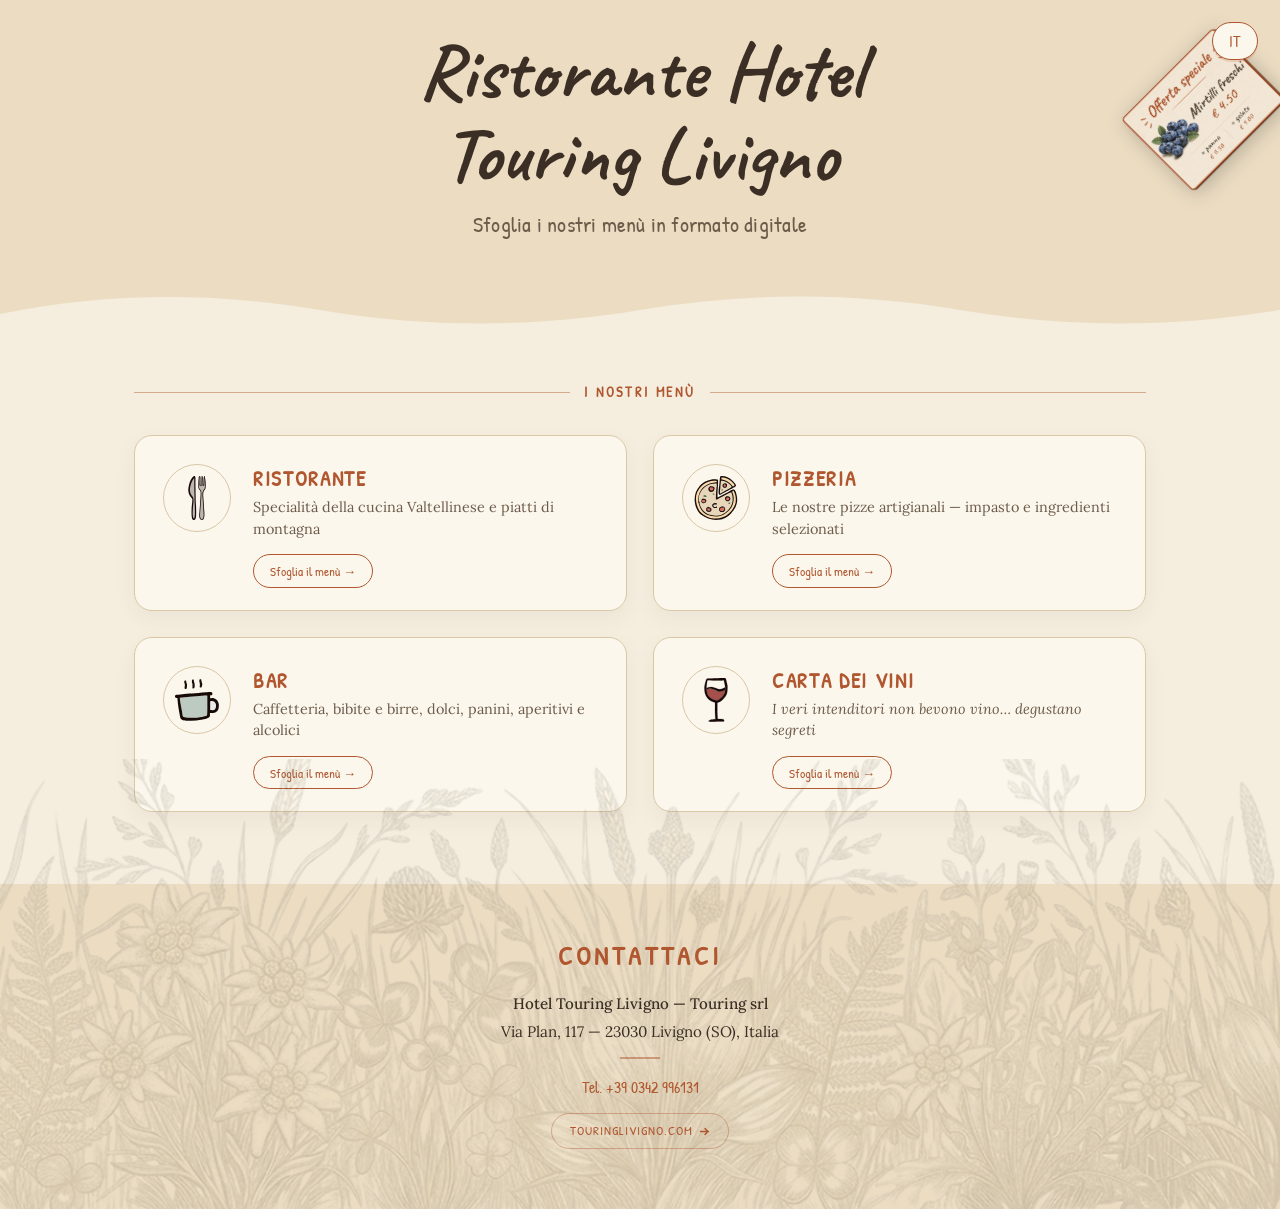
==== commit 8f55f511: "Add tilted Special sticker to header top-right corner Co-Authored-By: Claude Opus 4.8 <noreply@anthr" ====
--- a/index.html
+++ b/index.html
@@ -5,6 +5,12 @@
   <meta name="viewport" content="width=device-width, initial-scale=1.0">
   <meta name="description" content="Menù digitale — Ristorante Hotel Touring Livigno">
   <title>Hotel Touring Livigno — Menù</title>
+  <link rel="icon" type="image/png" sizes="192x192" href="icon.png">
+  <link rel="apple-touch-icon" sizes="180x180" href="icon.png">
+  <link rel="manifest" href="site.webmanifest">
+  <meta property="og:image" content="https://touring-menu.com/icon.png">
+  <meta property="og:title" content="Hotel Touring Livigno — Menù Digitale">
+  <meta property="og:url" content="https://touring-menu.com/">
   <link rel="preconnect" href="https://fonts.googleapis.com">
   <link rel="preconnect" href="https://fonts.gstatic.com" crossorigin>
   <link href="https://fonts.googleapis.com/css2?family=Caveat:wght@500;600;700&family=Patrick+Hand&family=Lora:ital,wght@0,400;0,500;1,400&display=swap" rel="stylesheet">
@@ -20,6 +26,7 @@
   <header class="site-header">
     <button class="lang-switch" id="lang-switch"
             onclick="sessionStorage.setItem('langReturn',location.href);location.href='lang.html';">IT</button>
+    <img class="header-special" src="special.png" alt="Special" loading="eager">
     <div class="header-inner">
       <h1 class="header-title">Ristorante Hotel Touring Livigno</h1>
       <p class="header-subtitle">Sfoglia i nostri menù in formato digitale</p>
--- a/css/style.css
+++ b/css/style.css
@@ -112,6 +112,20 @@
 }
 .lang-switch:hover { background: var(--accent); color: var(--card-bg); }
 
+/* "Special" sticker — top-right corner of the header */
+.header-special {
+  position:    absolute;
+  top:         58px;
+  right:       10px;
+  z-index:     9;
+  width:       clamp(96px, 16vw, 132px);
+  height:      auto;
+  transform:   rotate(-45deg);
+  transform-origin: center;
+  pointer-events: none;
+  filter:      drop-shadow(0 4px 10px rgba(0,0,0,0.22));
+}
+
 .header-inner {
   max-width: 860px;
   margin:    0 auto;
@@ -525,7 +539,7 @@
   margin-right:  -8px;
 }
 
-.item-info { flex: 1; }
+.item-info { flex: 1; min-width: 0; }
 
 .item-name {
   font-family: var(--font-display);
@@ -583,6 +597,40 @@
   min-width:   52px;
   text-align:  right;
   padding-top: 2px;
+  flex-shrink: 0;
+}
+
+/* ============================================================
+   HIGHLIGHT SECTION (e.g. Crêpes)
+   ============================================================ */
+.cat-section--highlight {
+  background:    var(--card-bg);
+  border:        1.5px solid var(--line);
+  border-radius: var(--r-card);
+  padding:       24px 24px 8px;
+  box-shadow:    0 6px 22px rgba(176,87,48,0.08);
+  position:      relative;
+  overflow:      hidden;
+}
+.cat-section--highlight::before {
+  content:    '';
+  position:   absolute;
+  top:        0;
+  left:       0;
+  right:      0;
+  height:     3px;
+  background: linear-gradient(90deg, var(--accent-deep), var(--accent), var(--accent-tint), var(--accent), var(--accent-deep));
+}
+.cat-section--highlight .cat-header {
+  border-bottom-color: rgba(176,87,48,0.35);
+}
+.cat-section--highlight .cat-header::before {
+  width: 56px;
+  background: var(--accent-deep);
+}
+.cat-section--highlight .cat-name {
+  color:     var(--accent-deep);
+  font-size: 1.65rem;
 }
 
 /* ============================================================
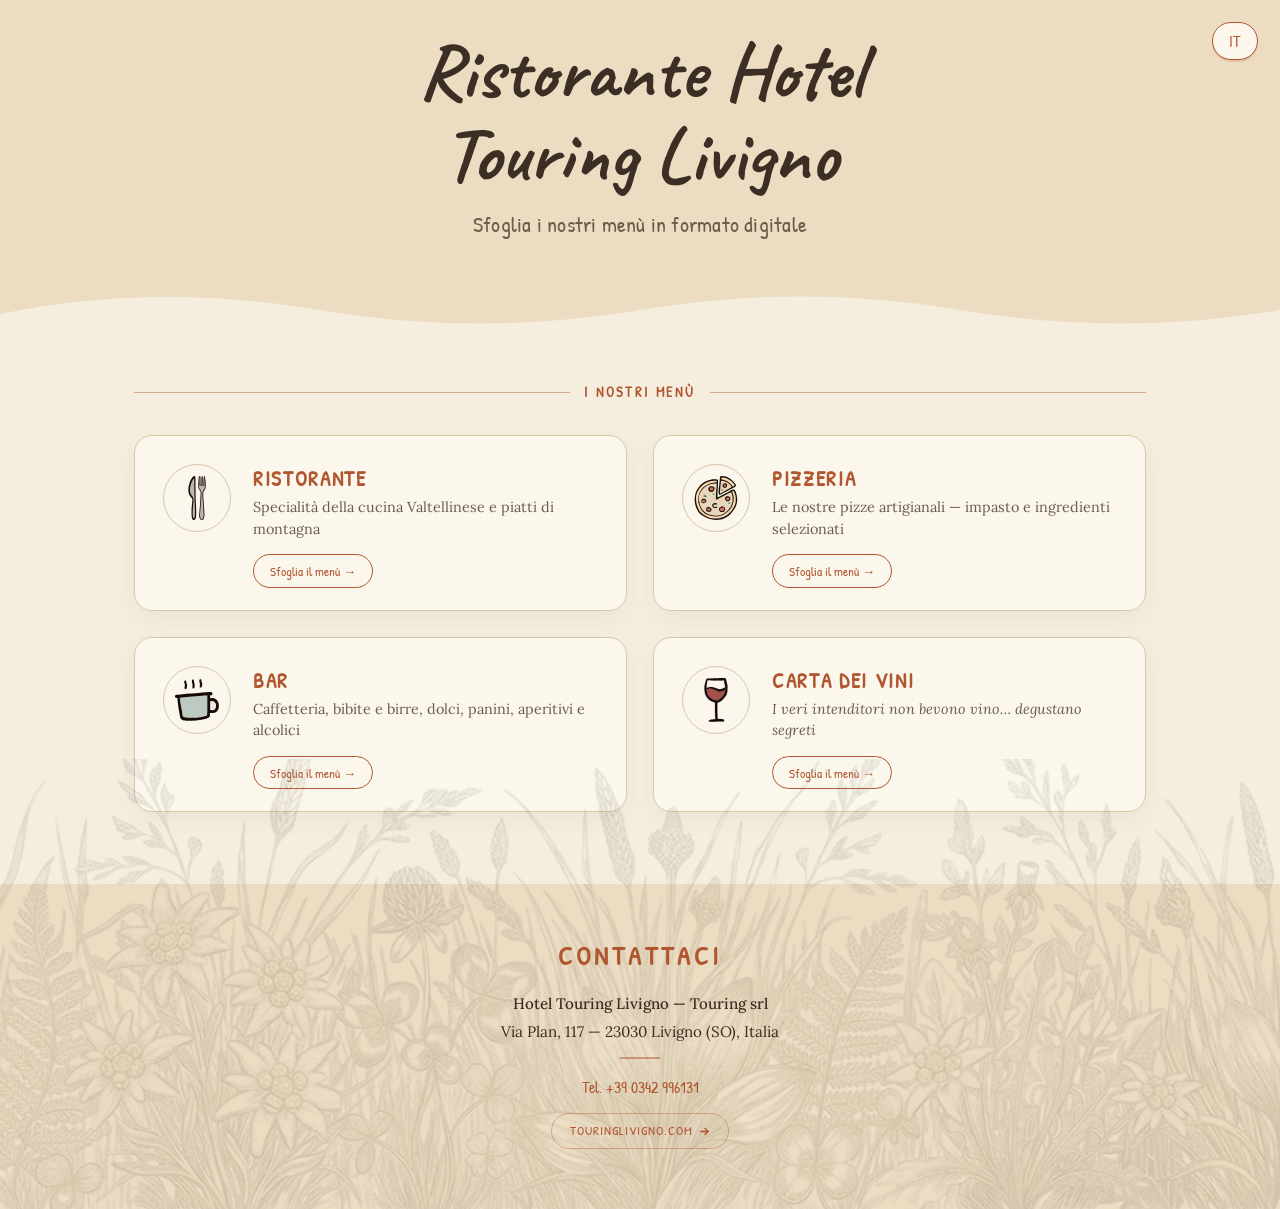
==== commit 86e207dd: "Move Special sticker to bar page only; bigger, less tilt, nudged inward Co-Authored-By: Claude Opus " ====
--- a/index.html
+++ b/index.html
@@ -26,7 +26,6 @@
   <header class="site-header">
     <button class="lang-switch" id="lang-switch"
             onclick="sessionStorage.setItem('langReturn',location.href);location.href='lang.html';">IT</button>
-    <img class="header-special" src="special.png" alt="Special" loading="eager">
     <div class="header-inner">
       <h1 class="header-title">Ristorante Hotel Touring Livigno</h1>
       <p class="header-subtitle">Sfoglia i nostri menù in formato digitale</p>
--- a/css/style.css
+++ b/css/style.css
@@ -112,15 +112,15 @@
 }
 .lang-switch:hover { background: var(--accent); color: var(--card-bg); }
 
-/* "Special" sticker — top-right corner of the header */
-.header-special {
+/* "Special" sticker — bar page only, top-right corner of the menu bar */
+.bar-special {
   position:    absolute;
-  top:         58px;
-  right:       10px;
-  z-index:     9;
-  width:       clamp(96px, 16vw, 132px);
+  top:         20px;
+  right:       -13px;
+  z-index:     20;
+  width:       clamp(170px, 28vw, 260px);
   height:      auto;
-  transform:   rotate(-45deg);
+  transform:   rotate(32deg);
   transform-origin: center;
   pointer-events: none;
   filter:      drop-shadow(0 4px 10px rgba(0,0,0,0.22));
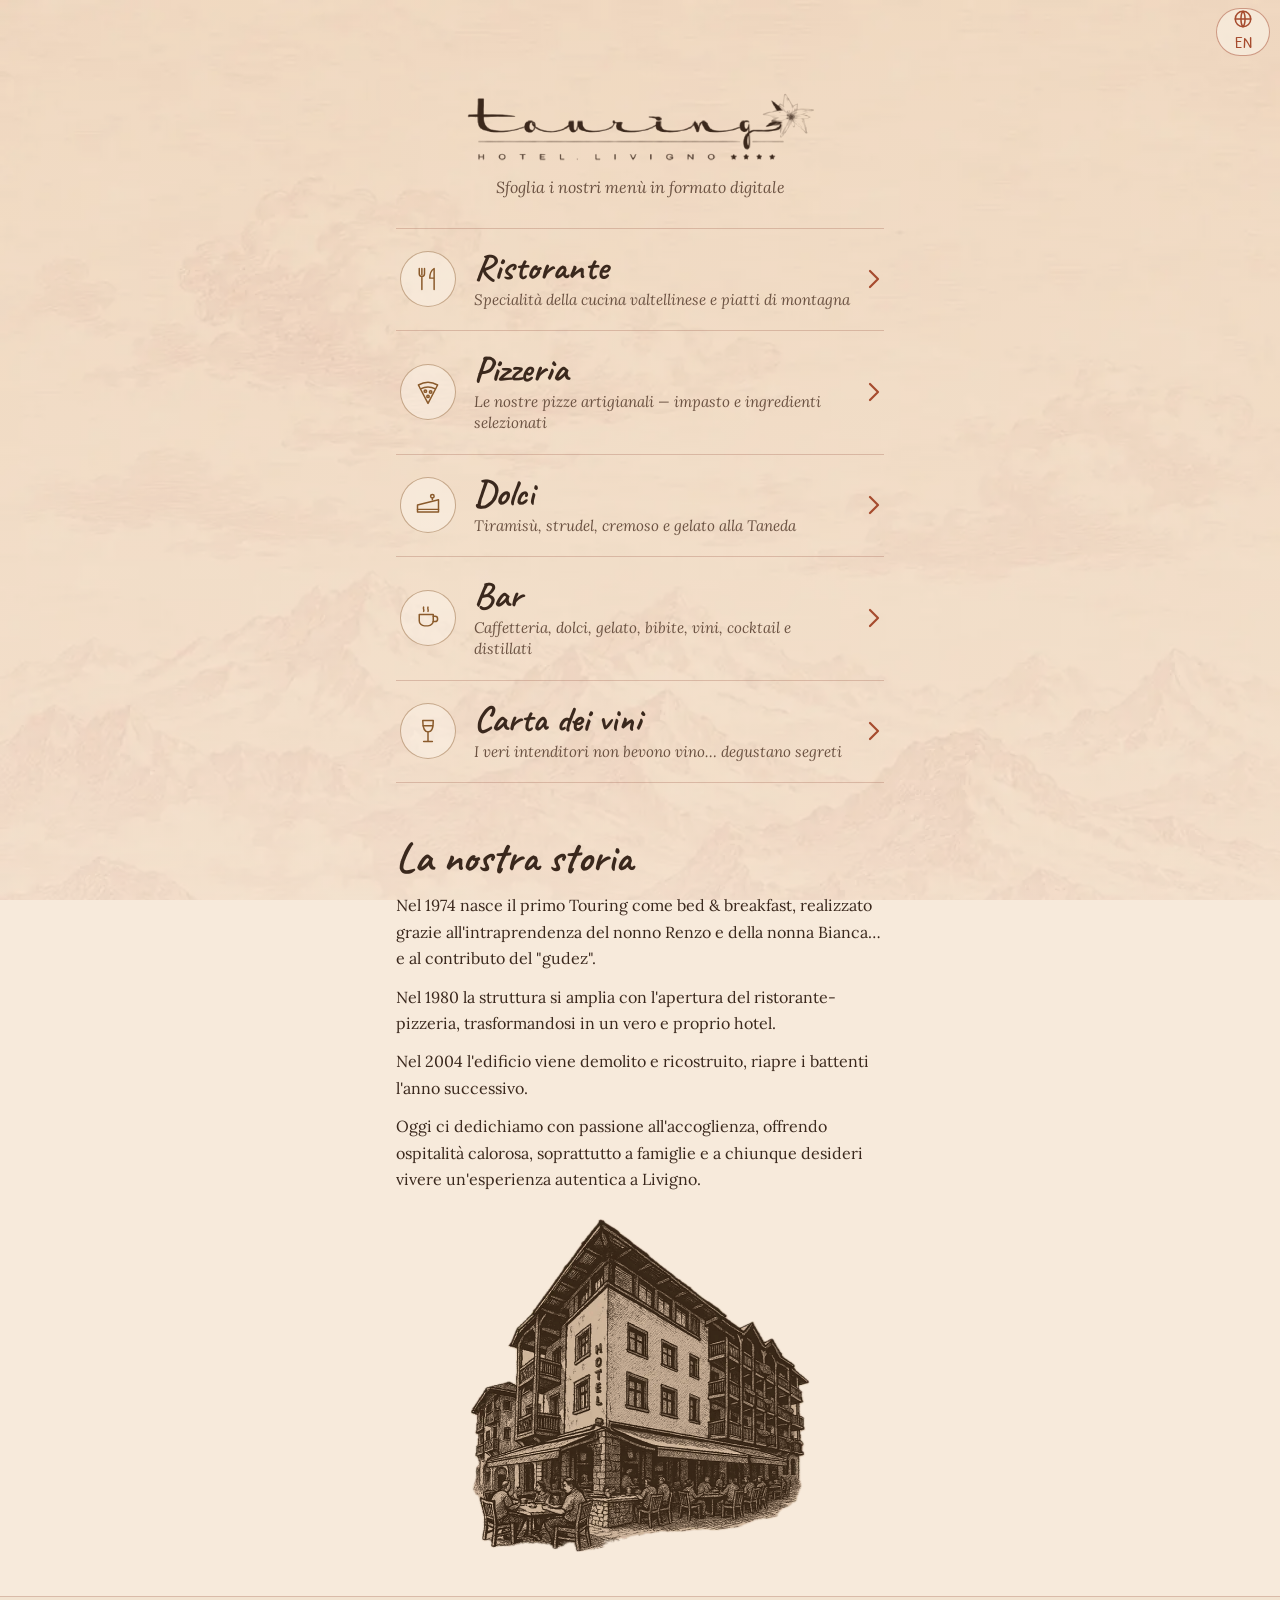
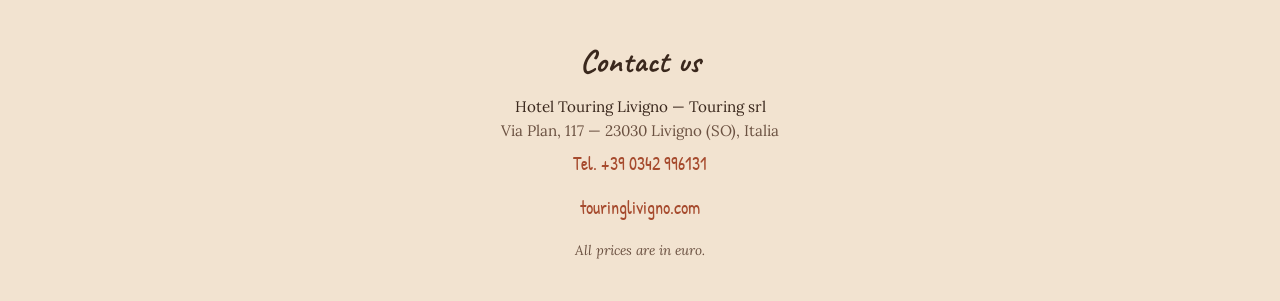
==== commit 15f250e2: "feat: Winter 2026 redesign - new menus, alpine engraving theme, 10-language selector - New design sy" ====
--- a/index.html
+++ b/index.html
@@ -1,244 +1,82 @@
-﻿<!DOCTYPE html>
+<!DOCTYPE html>
 <html lang="it">
 <head>
   <meta charset="UTF-8">
-  <meta name="viewport" content="width=device-width, initial-scale=1.0">
-  <meta name="description" content="Menù digitale — Ristorante Hotel Touring Livigno">
+  <meta name="viewport" content="width=device-width, initial-scale=1, viewport-fit=cover">
+  <meta name="theme-color" content="#F7EADB">
   <title>Hotel Touring Livigno — Menù</title>
+  <meta name="description" content="Menù digitale dell'Hotel Touring a Livigno: ristorante, pizzeria, dolci, bar e carta dei vini.">
+  <link rel="canonical" href="https://touring-menu.com/">
+  <meta property="og:title" content="Hotel Touring Livigno — Menù">
+  <meta property="og:description" content="Menù digitale dell'Hotel Touring a Livigno: ristorante, pizzeria, dolci, bar e carta dei vini.">
+  <meta property="og:type" content="website">
+  <meta property="og:url" content="https://touring-menu.com/">
+  <meta property="og:image" content="https://touring-menu.com/icon.png">
   <link rel="icon" type="image/png" sizes="192x192" href="icon.png">
   <link rel="apple-touch-icon" sizes="180x180" href="icon.png">
   <link rel="manifest" href="site.webmanifest">
-  <meta property="og:image" content="https://touring-menu.com/icon.png">
-  <meta property="og:title" content="Hotel Touring Livigno — Menù Digitale">
-  <meta property="og:url" content="https://touring-menu.com/">
-  <link rel="preconnect" href="https://fonts.googleapis.com">
-  <link rel="preconnect" href="https://fonts.gstatic.com" crossorigin>
-  <link href="https://fonts.googleapis.com/css2?family=Caveat:wght@500;600;700&family=Patrick+Hand&family=Lora:ital,wght@0,400;0,500;1,400&display=swap" rel="stylesheet">
+  <link rel="preload" href="assets/fonts/patrickhand-normal-400-latin.woff2" as="font" type="font/woff2" crossorigin>
+  <link rel="preload" href="assets/mountains.webp" as="image">
   <link rel="stylesheet" href="css/style.css">
-  <script src="js/nav.js"></script>
-  <script src="js/translate.js"></script>
-  <script src="//translate.google.com/translate_a/element.js?cb=googleTranslateElementInit" async></script>
 </head>
-<body>
-  <div id="google_translate_element" style="position:absolute;top:-9999px;left:-9999px;"></div>
-
-  <!-- ===== HEADER ===== -->
-  <header class="site-header">
-    <button class="lang-switch" id="lang-switch"
-            onclick="sessionStorage.setItem('langReturn',location.href);location.href='lang.html';">IT</button>
-    <div class="header-inner">
-      <h1 class="header-title">Ristorante Hotel Touring Livigno</h1>
-      <p class="header-subtitle">Sfoglia i nostri menù in formato digitale</p>
-    </div>
-    <svg class="wave-divider" viewBox="0 0 1200 46" preserveAspectRatio="none" aria-hidden="true">
-      <path d="M0,30 C100,8 200,8 300,26 C400,44 500,44 600,26 C700,8 800,8 900,26 C1000,44 1100,44 1200,26 L1200,46 L0,46 Z" fill="currentColor"/>
-    </svg>
+<body class="home">
+  <div class="mtn" aria-hidden="true"></div>
+  <div class="home-top"><button class="nb-btn" type="button" data-lang-open aria-label="Lingua"><span><svg width="20" height="20" viewBox="0 0 22 22" fill="none" stroke="currentColor" stroke-width="1.7" stroke-linecap="round" aria-hidden="true"><circle cx="11" cy="11" r="8.5"/><path d="M2.5 11h17M11 2.5c-3 3-3 14 0 17M11 2.5c3 3 3 14 0 17"/></svg><span class="code">IT</span></span></button></div>
+  <header class="hero">
+    <h1 class="sr-only">Hotel Touring Livigno</h1>
+    <img class="logo" src="assets/logo.webp" width="720" height="202" alt="Touring — Hotel Livigno">
+    <p>Sfoglia i nostri menù in formato digitale</p>
   </header>
-
-  <!-- ===== NAVIGATION CARDS ===== -->
   <main>
-    <section class="cards-section">
-      <p class="cards-eyebrow">I nostri menù</p>
-      <div class="cards-grid">
-
-        <!-- RISTORANTE -->
-        <a href="ristorante.html" class="menu-card">
-          <div class="card-icon" style="border-radius:50%;width:68px;height:68px;">            <svg width="16" height="41" viewBox="0 0 139 352" fill="none" xmlns="http://www.w3.org/2000/svg">
-<path d="M48.1609 0.00342503C48.2427 0.00229477 48.3245 0.00116451 48.4088 0C48.9715 0.00352302 49.4423 0.1085 49.9767 0.277904C50.2573 0.345899 50.5384 0.412053 50.82 0.476139C50.959 0.507904 51.0979 0.53967 51.2411 0.572397C51.3439 0.595662 51.3791 0.60363 51.4365 0.61662C51.5069 0.632559 51.5569 0.694212 51.5569 0.766403C51.5569 0.837256 51.6052 0.899967 51.6739 0.917209C51.7731 0.942091 51.8197 0.9538 51.9189 0.97869C51.9919 0.99699 52.0431 1.06165 52.0431 1.13685C52.0431 1.20639 52.087 1.2693 52.1526 1.29243C52.2056 1.31113 52.259 1.32997 52.3133 1.34914C53.3115 1.78873 53.9923 2.68805 54.4551 3.65331C54.4678 3.67985 54.4743 3.70891 54.4743 3.73834C54.4743 3.75883 54.4743 3.77934 54.4743 3.79993C54.4743 3.87598 54.535 3.93763 54.611 3.93763C54.6732 3.93763 54.7287 3.97934 54.7449 4.03939C54.7593 4.09273 54.7738 4.14644 54.7886 4.20114C54.9917 4.95124 54.9917 4.95124 55.2036 5.69887C55.4955 6.74248 55.7306 7.7619 55.857 8.84013C55.9209 9.23142 56.0082 9.59259 56.1115 9.97426C56.3149 10.7715 56.3952 11.5622 56.4602 12.3812C56.4942 12.8081 56.5323 13.2346 56.5702 13.6611C56.5777 13.7464 56.5852 13.8316 56.5929 13.9195C56.6659 14.7393 56.7583 15.5563 56.8598 16.3731C56.8823 16.5582 56.8823 16.5582 56.9052 16.747C56.9194 16.8587 56.9335 16.9704 56.9482 17.0855C56.9605 17.1826 56.9728 17.2798 56.9855 17.3799C57.0089 17.6344 57.1626 17.8657 57.1697 18.1211C57.1708 18.1615 57.1717 18.202 57.1724 18.2424C57.1757 18.4111 57.1757 18.4111 57.1791 18.5831C57.1809 18.7077 57.1828 18.8323 57.1846 18.9606C57.187 19.0913 57.1894 19.2219 57.1919 19.3565C57.1997 19.7943 57.2067 20.2321 57.2136 20.6699C57.2188 20.9788 57.2241 21.2878 57.2294 21.5967C57.2405 22.2507 57.2512 22.9048 57.2616 23.5588C57.2745 24.375 57.2885 25.1911 57.3028 26.0072C57.3968 31.4001 57.4362 36.7899 57.3403 42.183C57.238 47.9625 57.2517 53.7424 57.2545 59.5227C57.255 60.7539 57.2546 61.9851 57.254 63.2163C57.2535 64.4256 57.2534 65.6348 57.2537 66.8441C57.2539 67.5572 57.2539 68.2703 57.2535 68.9835C57.252 72.0056 57.2782 75.0224 57.3785 78.0428C57.406 78.9423 57.4157 79.8419 57.4233 80.7418C57.426 81.0617 57.4293 81.3816 57.4326 81.7015C57.4396 82.3818 57.4461 83.0621 57.4524 83.7424C57.4608 84.6413 57.4695 85.5402 57.479 86.4391C57.4802 86.5511 57.4814 86.6632 57.4826 86.7786C57.4991 88.2978 57.5285 89.8162 57.5702 91.3349C57.6303 93.5335 57.6648 95.7323 57.6955 97.9315C57.6968 98.0207 57.698 98.1099 57.6993 98.2018C57.7149 99.3138 57.73 100.426 57.7449 101.538C57.7587 102.56 57.7727 103.583 57.7867 104.605C57.7886 104.742 57.7886 104.742 57.7905 104.882C57.7994 105.526 57.8082 106.17 57.8171 106.814C57.819 106.95 57.819 106.95 57.8209 107.089C57.8587 109.829 57.8969 112.568 57.9387 115.308C57.9399 115.389 57.9411 115.471 57.9424 115.556C57.9746 117.666 58.0158 119.777 58.0718 121.887C58.1456 124.691 58.1617 127.495 58.1849 130.299C58.1923 131.181 58.1999 132.062 58.2084 132.944C58.2095 133.066 58.2107 133.187 58.2119 133.313C58.2275 134.886 58.26 136.457 58.3196 138.03C58.3626 139.195 58.3838 140.36 58.3983 141.526C58.3995 141.619 58.4006 141.711 58.4018 141.806C58.4112 142.559 58.4198 143.312 58.4281 144.065C58.4343 144.633 58.441 145.202 58.4482 145.77C58.4513 146.029 58.4539 146.288 58.4565 146.547C58.4683 147.567 58.5124 148.581 58.5785 149.599C58.6303 150.471 58.649 151.344 58.668 152.217C58.6702 152.32 58.6725 152.422 58.6748 152.527C58.8093 158.794 58.8617 165.06 58.8836 171.327C58.8845 171.577 58.8854 171.827 58.8863 172.077C58.8966 174.991 58.9056 177.904 58.9143 180.818C58.9153 181.173 58.9164 181.528 58.9175 181.883C58.9177 181.97 58.918 182.058 58.9183 182.148C58.9226 183.609 58.9275 185.07 58.9327 186.531C58.9361 187.502 58.939 188.474 58.9414 189.445C58.9431 190.044 58.9452 190.642 58.9474 191.24C58.9484 191.517 58.9491 191.794 58.9496 192.071C58.9504 192.449 58.9518 192.826 58.9535 193.203C58.9535 193.313 58.9536 193.423 58.9536 193.536C58.9562 193.979 58.9744 194.387 59.0587 194.814C59.0799 194.922 59.0972 195.03 59.104 195.139C59.1227 195.438 59.138 195.736 59.15 196.035C59.1594 196.249 59.1688 196.463 59.1782 196.677C59.183 196.789 59.1877 196.9 59.1926 197.015C59.2623 198.647 59.3392 200.277 59.4657 201.906C59.5665 203.209 59.6241 204.511 59.6597 205.818C59.6791 206.508 59.709 207.193 59.7625 207.881C59.8096 208.505 59.8367 209.128 59.8484 209.755C59.85 209.84 59.8516 209.926 59.8533 210.015C59.8566 210.193 59.8598 210.371 59.863 210.549C59.8953 212.223 59.9922 213.872 60.1681 215.537C60.2849 216.65 60.3722 217.761 60.4382 218.878C60.4476 219.037 60.4571 219.196 60.4668 219.361C60.4858 219.685 60.5046 220.01 60.5232 220.334C60.5687 221.128 60.6168 221.921 60.6656 222.715C60.6809 222.965 60.6957 223.215 60.7105 223.466C60.7198 223.618 60.7291 223.771 60.7387 223.929C60.7467 224.062 60.7547 224.196 60.763 224.334C60.7855 224.618 60.8168 224.903 60.8546 225.186C60.9417 225.861 60.9649 226.539 60.9956 227.218C61.0099 227.517 61.0243 227.816 61.0387 228.114C61.046 228.269 61.0534 228.425 61.061 228.585C61.2151 231.832 61.2151 231.832 61.479 235.072C61.6682 237.001 61.7515 238.918 61.7971 240.855C61.7998 240.965 61.8024 241.074 61.8051 241.187C61.8182 241.74 61.8306 242.293 61.8416 242.847C61.8461 243.052 61.8506 243.258 61.8551 243.463C61.8567 243.557 61.8584 243.651 61.8601 243.748C61.8717 244.256 61.9243 244.736 62.0108 245.235C62.0267 245.503 62.0378 245.771 62.045 246.039C62.0517 246.268 62.0517 246.268 62.0585 246.502C62.0628 246.663 62.0672 246.823 62.0716 246.989C62.0663 249.068 62.0663 249.068 62.3147 251.12C62.3875 251.523 62.3997 251.91 62.4097 252.32C62.4119 252.403 62.4142 252.486 62.4165 252.572C62.4236 252.838 62.43 253.104 62.4363 253.371C62.4619 254.419 62.493 255.465 62.5562 256.511C62.6203 257.626 62.6538 258.739 62.6794 259.855C62.6843 260.061 62.6893 260.268 62.6943 260.474C62.7048 260.908 62.715 261.341 62.725 261.775C62.7371 262.299 62.7497 262.824 62.7625 263.349C62.9096 269.396 63.0028 275.442 62.9996 281.491C62.9993 282.28 62.9996 283.069 62.9998 283.858C63 285.263 62.9996 286.668 62.999 288.072C62.9985 289.33 62.9986 290.587 62.9991 291.845C62.9998 293.33 63 294.814 62.9997 296.299C62.9995 297.076 62.9994 297.853 62.9998 298.631C63.0012 301.569 62.9947 304.507 62.9435 307.444C62.9391 307.7 62.9349 307.956 62.9311 308.212C62.9099 309.587 62.8519 310.948 62.7042 312.315C62.602 313.265 62.5849 314.209 62.5761 315.163C62.5502 317.603 62.3448 320.012 62.0969 322.437C62.0113 323.281 61.9477 324.125 61.8893 324.971C61.7474 326.907 61.4324 328.829 61.0032 330.721C60.922 331.093 60.8527 331.466 60.7866 331.841C60.6375 332.683 60.4451 333.495 60.1998 334.316C60.0702 334.762 59.9538 335.209 59.8398 335.659C59.6337 336.471 59.4225 337.255 59.0882 338.024C58.9477 338.374 58.8475 338.729 58.744 339.092C58.5386 339.784 58.2563 340.397 57.923 341.035C57.7856 341.306 57.6735 341.565 57.574 341.852C57.3472 342.503 57.0198 343.11 56.7045 343.722C56.6785 343.772 56.6275 343.804 56.5709 343.804C56.4876 343.804 56.4192 343.871 56.4192 343.955C56.4192 344.023 56.4192 344.091 56.4192 344.16C56.4192 344.233 56.3613 344.292 56.2888 344.292C56.2244 344.292 56.1685 344.338 56.1582 344.402C56.1539 344.429 56.1495 344.456 56.145 344.484C56.1432 344.495 56.1407 344.506 56.1373 344.516C56.0263 344.859 55.8531 345.065 55.6215 345.344C55.4903 345.504 55.4903 345.504 55.3565 345.667C55.2659 345.777 55.1754 345.886 55.0821 346C54.912 346.213 54.7423 346.426 54.573 346.64C54.4534 346.79 54.4534 346.79 54.3314 346.942C54.1942 347.114 54.0576 347.286 53.922 347.459C53.8079 347.602 53.6885 347.741 53.5673 347.878C53.5257 347.925 53.4668 347.951 53.404 347.951C53.3163 347.951 53.2361 348.004 53.2013 348.084C53.1889 348.113 53.1764 348.141 53.1637 348.171C53.0037 348.461 52.8423 348.624 52.5901 348.836C52.5162 348.899 52.4422 348.963 52.366 349.028C52.2233 349.13 52.1818 349.159 52.0831 349.168C51.9942 349.176 51.9216 349.243 51.9216 349.332C51.9216 349.384 51.8966 349.433 51.8547 349.464C51.6329 349.624 51.602 349.643 51.2378 349.865C51.1679 349.908 51.098 349.95 51.0259 349.994C50.3583 350.394 49.6679 350.741 48.9681 351.081C48.7786 351.162 48.7046 351.194 48.6442 351.241C48.5541 351.311 48.4535 351.369 48.3394 351.37C48.2419 351.371 48.1444 351.371 48.047 351.37C47.972 351.369 47.9102 351.428 47.9102 351.503C47.9102 351.566 47.8666 351.621 47.8055 351.634C47.6632 351.665 47.5208 351.695 47.3784 351.726C47.2797 351.747 47.1809 351.768 47.0792 351.79C46.1184 351.953 45.1608 352.001 44.1875 352C44.0719 352 43.9562 352 43.8371 352C42.6212 351.99 41.45 351.833 40.254 351.632C40.1827 351.62 40.1305 351.559 40.1305 351.487C40.1305 351.417 40.0823 351.356 40.0146 351.341C39.725 351.277 39.4348 351.212 39.1381 351.146C39.0787 351.133 39.0365 351.081 39.0365 351.02C39.0365 350.944 38.9723 350.884 38.897 350.89C38.857 350.893 38.8167 350.896 38.7758 350.899C37.3904 350.821 35.9337 349.523 35.0171 348.557C34.7855 348.321 34.5433 348.115 34.2882 347.906C33.8187 347.502 33.4929 347.045 33.1529 346.53C32.9887 346.288 32.8205 346.078 32.6244 345.862C32.3401 345.498 32.2125 345.196 32.0802 344.759C31.9987 344.526 31.9987 344.526 31.8091 344.36C31.2684 343.812 31.0853 342.819 30.8922 342.096C30.8319 341.892 30.7711 341.689 30.7098 341.486C30.6635 341.331 30.6635 341.331 30.6163 341.172C30.5616 340.99 30.5063 340.807 30.4501 340.625C30.3467 340.282 30.297 340.019 30.2865 339.678C30.2841 339.599 30.2208 339.534 30.1413 339.534C30.0816 339.534 30.027 339.497 30.0065 339.441C29.8707 339.069 29.7917 338.735 29.7526 338.329C29.7042 337.828 29.5974 337.36 29.4715 336.873C28.9333 334.784 28.4651 332.674 28.2103 330.53C28.1414 329.951 28.0446 329.391 27.9129 328.823C27.8139 328.378 27.744 327.931 27.6785 327.48C27.6633 327.375 27.6482 327.271 27.6325 327.163C27.4476 325.807 27.3498 324.441 27.2457 323.076C27.2385 322.982 27.2312 322.889 27.2237 322.792C27.2101 322.615 27.1968 322.438 27.184 322.261C27.1583 321.927 27.1221 321.611 27.0477 321.291C27.02 321.172 26.9967 321.052 26.987 320.931C26.9725 320.75 26.9601 320.57 26.9492 320.389C26.9118 319.859 26.8564 319.342 26.7668 318.819C26.4737 316.994 26.3926 315.138 26.3295 313.294C26.2933 312.391 26.1981 311.503 26.0907 310.607C25.9007 309.004 25.8494 307.409 25.8222 305.796C25.8196 305.656 25.8196 305.656 25.8171 305.513C25.8141 305.339 25.8116 305.164 25.8098 304.99C25.8038 304.614 25.7828 304.253 25.7259 303.88C25.6212 303.058 25.6473 302.227 25.6476 301.4C25.6472 301.207 25.6468 301.014 25.6463 300.821C25.6453 300.295 25.645 299.769 25.6449 299.243C25.6448 298.909 25.6445 298.576 25.6442 298.242C25.6431 297.062 25.6426 295.883 25.6427 294.703C25.6428 293.748 25.6419 292.792 25.6402 291.837C25.6297 285.915 25.6865 279.999 25.8572 274.079C25.9094 272.265 25.9429 270.452 25.9701 268.638C25.977 268.174 25.9843 267.709 25.9917 267.245C25.9939 267.107 25.9961 266.969 25.9983 266.826C26.0502 263.576 26.1487 260.337 26.3338 257.091C26.3418 256.95 26.3498 256.809 26.358 256.664C26.3811 256.262 26.4048 255.859 26.4288 255.457C26.4357 255.337 26.4427 255.216 26.4499 255.092C26.487 254.484 26.546 253.889 26.6377 253.287C26.652 253.111 26.6638 252.935 26.6719 252.758C26.6764 252.668 26.681 252.579 26.6856 252.486C26.6943 252.301 26.7028 252.115 26.7113 251.93C26.7267 251.628 26.7354 251.458 26.7514 251.34C26.7865 251.081 26.8911 250.835 26.9071 250.574C26.9206 250.353 26.9321 250.131 26.9416 249.909C26.9644 249.388 26.9872 248.876 27.0631 248.36C27.1623 247.64 27.1719 246.916 27.1975 246.19C27.2021 246.075 27.2066 245.959 27.2113 245.84C27.215 245.736 27.2186 245.631 27.2224 245.523C27.24 245.304 27.2791 245.107 27.3288 244.901C27.3535 244.798 27.3723 244.695 27.3803 244.59C27.3893 244.472 27.3962 244.354 27.4012 244.236C27.4058 244.141 27.4103 244.046 27.415 243.948C27.4192 243.849 27.4234 243.751 27.4278 243.649C27.4362 243.454 27.4451 243.258 27.4544 243.062C27.4581 242.976 27.4618 242.89 27.4656 242.801C27.4886 242.551 27.4886 242.551 27.5494 242.318C27.6245 242.004 27.6343 241.707 27.6443 241.384C27.6489 241.255 27.6534 241.125 27.6581 240.992C27.6667 240.719 27.6752 240.447 27.6837 240.174C27.6883 240.045 27.6928 239.916 27.6975 239.783C27.7012 239.665 27.7049 239.546 27.7087 239.424C27.7138 239.36 27.7178 239.31 27.7222 239.269C27.7504 239.005 27.8629 238.755 27.8771 238.49C27.8886 238.276 27.8982 238.062 27.9064 237.847C27.9545 236.761 28.0638 235.689 28.2033 234.612C28.2116 234.548 28.2653 234.5 28.3299 234.5C28.4016 234.5 28.4603 234.441 28.4594 234.37C28.4589 234.329 28.4584 234.287 28.4578 234.245C28.4508 233.222 28.4909 232.205 28.5522 231.183C28.5573 231.098 28.5624 231.012 28.5676 230.923C28.7201 228.414 29.0212 225.918 29.4415 223.44C29.5574 222.729 29.598 222.025 29.6266 221.306C29.6727 220.297 29.8389 219.31 29.9975 218.314C30.1525 217.312 30.2586 216.301 30.376 215.293C30.3923 215.155 30.4085 215.017 30.4252 214.875C30.4575 214.599 30.4895 214.323 30.5211 214.047C30.5359 213.921 30.5507 213.794 30.566 213.664C30.5791 213.551 30.5922 213.437 30.6057 213.32C30.6411 213.083 30.6476 213.04 30.7149 212.832C30.7515 212.72 30.7793 212.605 30.7955 212.488C30.8281 212.252 30.8577 212.016 30.8846 211.779C30.9002 211.644 30.9002 211.644 30.9162 211.506C31.0166 210.612 31.0916 209.716 31.1657 208.82C31.2216 208.154 31.2907 207.493 31.3784 206.831C31.5425 205.567 31.5911 204.29 31.6583 203.018C31.6655 202.885 31.6655 202.885 31.6728 202.75C31.6858 202.507 31.6983 202.264 31.7108 202.021C31.7382 201.632 31.7834 201.25 31.8339 200.863C31.8994 200.274 31.9246 199.682 31.9563 199.091C31.9642 198.944 31.9722 198.798 31.9804 198.647C32.0059 198.168 32.0305 197.689 32.0546 197.209C32.0587 197.127 32.0628 197.045 32.067 196.961C32.1899 194.497 32.2683 192.037 32.2749 189.569C32.2758 189.436 32.2767 189.303 32.2777 189.166C32.2863 187.641 32.2224 186.214 31.8646 184.728C31.8375 184.613 31.8104 184.499 31.7824 184.381C31.5518 183.461 31.0832 182.636 30.6491 181.8C30.4203 181.36 30.335 181.196 30.3033 181.067C30.2684 180.925 30.1926 180.793 30.0543 180.747C29.969 180.719 29.8972 180.657 29.8571 180.576C29.7753 180.412 29.6936 180.248 29.6118 180.084C29.574 180.008 29.5307 179.935 29.4811 179.867C29.031 179.242 28.5292 178.663 28.0095 178.095C27.9231 177.985 27.8845 177.936 27.8672 177.873C27.8319 177.744 27.7722 177.619 27.6481 177.569C27.2882 177.364 27.0488 177.095 26.7592 176.798C26.5603 176.603 26.3612 176.407 26.1619 176.212C25.0478 175.113 23.9531 174.03 23.0195 172.768C22.7597 172.422 22.4857 172.107 22.1932 171.789C21.7125 171.266 21.2811 170.716 20.8575 170.146C20.6431 169.859 20.4295 169.592 20.1752 169.34C19.9516 169.113 19.8381 168.926 19.7013 168.64C19.4185 168.107 19.0745 167.653 18.6985 167.184C18.0962 166.432 17.5564 165.654 17.0347 164.843C16.5393 164.086 16.0355 163.337 15.5076 162.602C14.3604 160.998 13.228 159.385 12.2408 157.676C12.184 157.578 12.1273 157.48 12.0689 157.379C11.751 156.818 11.6972 156.722 11.688 156.548C11.6845 156.481 11.6326 156.426 11.5655 156.426C11.4984 156.426 11.443 156.372 11.443 156.304C11.443 156.229 11.443 156.153 11.443 156.077C11.443 156 11.382 155.938 11.3055 155.938C11.2436 155.938 11.1882 155.897 11.1713 155.837C11.1099 155.622 11.0483 155.405 10.9854 155.185C10.9685 155.125 10.915 155.084 10.8531 155.084C10.7766 155.084 10.7137 155.022 10.7137 154.946C10.7137 154.88 10.7137 154.813 10.7137 154.746C10.7137 154.663 10.6474 154.596 10.5645 154.596C10.5075 154.596 10.4543 154.564 10.4289 154.513C10.1056 153.864 10.099 153.85 9.93117 153.506C9.79826 153.244 9.65548 152.988 9.50572 152.736C9.25147 152.296 9.07377 151.837 8.89224 151.364C8.77345 151.07 8.64 150.791 8.49528 150.509C8.33628 150.19 8.29612 150.11 8.28598 149.988C8.27917 149.905 8.21675 149.839 8.13442 149.839C8.07696 149.839 8.02366 149.805 7.99906 149.754C7.93075 149.609 7.86333 149.465 7.79632 149.32C7.7512 149.224 7.70607 149.128 7.65957 149.028C7.56488 148.772 7.55449 148.744 7.55335 148.397C7.55309 148.317 7.4898 148.253 7.41044 148.253C7.35062 148.253 7.29612 148.216 7.27503 148.16C7.2599 148.119 7.24945 148.092 7.22083 148.016C7.15972 147.858 7.15972 147.858 7.09737 147.696C7.05788 147.593 7.0184 147.489 6.97771 147.383C6.82509 147.016 6.82509 147.016 6.58597 146.631C6.303 146.145 6.14419 145.64 5.98056 145.104C5.74858 144.369 5.48485 143.701 5.11827 143.022C4.95115 142.654 4.91108 142.311 4.88673 141.921C4.88206 141.846 4.82117 141.787 4.74613 141.787C4.68173 141.787 4.62454 141.744 4.60839 141.681C4.53597 141.402 4.46416 141.122 4.39272 140.842C4.36953 140.753 4.34634 140.664 4.32245 140.572C4.22564 140.19 4.16334 139.863 4.15162 139.48C4.14937 139.407 4.09108 139.347 4.01772 139.347C3.95378 139.347 3.89789 139.301 3.88615 139.238C3.73275 138.417 3.71969 138.347 3.5642 137.515C3.55129 137.446 3.49179 137.395 3.42151 137.395C3.35094 137.395 3.28956 137.345 3.27698 137.276C3.23481 137.043 3.19265 136.81 3.1505 136.577C3.10708 136.338 3.0636 136.098 3.02004 135.859C2.90521 135.227 2.79153 134.594 2.68048 133.962C2.65928 133.842 2.63809 133.722 2.61625 133.599C2.57569 133.369 2.53555 133.14 2.49588 132.911C2.4772 132.805 2.45851 132.7 2.43926 132.592C2.42326 132.501 2.40726 132.409 2.39077 132.315C2.32834 132.014 2.32834 132.014 2.20636 131.674C2.08194 131.292 2.00785 130.928 1.94354 130.531C1.91938 130.384 1.89523 130.237 1.87035 130.085C1.8453 129.929 1.82025 129.772 1.79444 129.611C1.76775 129.446 1.74102 129.282 1.71425 129.117C1.66 128.783 1.60612 128.449 1.55251 128.115C1.48293 127.683 1.41202 127.252 1.3405 126.82C1.1124 125.433 0.91405 124.045 0.74669 122.649C0.662378 121.948 0.56144 121.254 0.438316 120.559C0.320297 119.804 0.247154 119.043 0.168667 118.283C0.149345 118.103 0.128822 117.923 0.106668 117.743C0.0301791 117.113 -0.000813112 116.496 0.00093569 115.862C0.000722683 115.765 0.000509676 115.668 0.000290214 115.567C-0.000239708 115.249 0.00010766 114.931 0.000520211 114.613C0.0004382 114.39 0.000320121 114.167 0.000167796 113.944C-1.07614e-05 113.478 0.000247032 113.012 0.000816982 112.546C0.00150996 111.95 0.00111028 111.355 0.000382955 110.76C-5.75622e-05 110.299 8.33907e-05 109.839 0.000397793 109.379C0.000478506 109.16 0.000381636 108.94 9.73134e-05 108.721C-0.00021353 108.413 0.000261782 108.106 0.00093569 107.799C0.00068963 107.709 0.00044357 107.62 0.000190054 107.528C0.00255351 106.942 0.0582724 106.38 0.138222 105.8C0.152571 105.596 0.164414 105.392 0.17241 105.188C0.176954 105.083 0.181498 104.979 0.18618 104.871C0.194803 104.655 0.203348 104.439 0.211821 104.223C0.216365 104.118 0.220909 104.014 0.225591 103.907C0.229273 103.814 0.232956 103.72 0.236749 103.624C0.259779 103.36 0.259779 103.36 0.321359 103.123C0.394956 102.815 0.398978 102.531 0.402704 102.214C0.446151 99.9635 0.672453 97.7792 0.989122 95.5526C1.00971 95.4055 1.03029 95.2584 1.0515 95.1069C1.2739 93.5321 1.54543 91.9826 1.90496 90.4339C2.1781 89.2336 2.3475 88.0634 2.4103 86.8313C2.45607 86.309 2.58141 85.8352 2.72084 85.3316C2.8499 84.7793 2.90282 84.2252 2.96149 83.6617C3.0535 82.8107 3.21603 81.9811 3.39645 81.1456C3.4103 81.0815 3.46618 81.0358 3.5318 81.0358C3.60532 81.0358 3.6671 80.9787 3.67189 80.9053C3.67363 80.8787 3.67538 80.8518 3.67715 80.8247C3.77977 79.5545 3.8259 78.9835 3.91461 78.6585C4.02856 78.2411 4.30589 77.8766 4.35518 77.4467C4.36283 77.38 4.37026 77.3133 4.37753 77.2464C4.53158 75.9334 4.7066 74.6133 5.16005 73.3665C5.29255 72.954 5.35781 72.5324 5.42928 72.1057C5.5109 71.621 5.60881 71.1397 5.70676 70.6581C5.7202 70.592 5.77742 70.5446 5.84486 70.5446C5.91724 70.5446 5.9789 70.49 5.98674 70.4181C5.99269 70.3635 5.99868 70.3084 6.00478 70.2524C6.15086 69.0756 6.42391 67.9608 6.74041 66.8201C6.8249 66.5151 6.90764 66.2097 6.99006 65.9041C7.04348 65.7075 7.09698 65.5108 7.15055 65.3142C7.17512 65.2236 7.19969 65.133 7.22501 65.0396C7.32107 64.6919 7.41987 64.3522 7.55511 64.0176C7.71975 63.5986 7.82053 63.1664 7.92548 62.7295C7.94655 62.6433 7.96763 62.557 7.98934 62.4681C8.04687 62.2326 8.10395 61.9969 8.16099 61.7612C8.19239 61.6346 8.22381 61.508 8.25544 61.3815C8.27135 61.3179 8.32765 61.2733 8.39323 61.2733C8.4676 61.2733 8.53044 61.2163 8.53665 61.1422C8.53839 61.1214 8.54048 61.0965 8.54371 61.0579C8.65062 59.8813 8.78041 58.7767 9.25264 57.6869C9.46362 57.1466 9.58903 56.5822 9.71611 56.0172C9.73078 55.952 9.78781 55.9057 9.85466 55.9057C9.92787 55.9057 9.99015 55.8504 9.99779 55.7776C10.0084 55.6765 10.019 55.5749 10.0299 55.4711C10.1147 54.6625 10.4037 53.888 10.6453 53.1151C10.6721 53.0293 10.6989 52.9435 10.7265 52.8552C10.9181 52.2431 11.1161 51.6336 11.3215 51.026C11.3824 50.8431 11.4431 50.6601 11.5038 50.4771C11.675 49.9617 11.8462 49.4464 12.0173 48.9311C12.0373 48.8709 12.0928 48.8302 12.1563 48.8302C12.2334 48.8302 12.2983 48.7707 12.304 48.6938C12.3107 48.603 12.3175 48.5117 12.3243 48.4185C12.3965 47.8149 12.6181 47.2823 12.8589 46.7321C12.8849 46.6727 12.9427 46.6344 13.0076 46.6344C13.0865 46.6344 13.1551 46.5779 13.1692 46.5001C13.2342 46.1412 13.2994 45.7813 13.366 45.4134C13.3787 45.3434 13.4388 45.2925 13.51 45.2925C13.5799 45.2925 13.6411 45.2433 13.6551 45.1747C13.6601 45.1501 13.6657 45.1228 13.6757 45.0738C13.7788 44.5858 13.8859 44.1258 14.0805 43.6686C14.1024 43.6173 14.1524 43.5846 14.2082 43.5846C14.2901 43.5846 14.3558 43.5153 14.3504 43.4335C14.3485 43.4058 14.3464 43.3737 14.3428 43.3201C14.3632 42.919 14.4653 42.6868 14.6415 42.3266C14.707 42.1899 14.7725 42.0533 14.84 41.9125C14.8784 41.8326 14.9169 41.7528 14.9564 41.6706C15.1157 41.3338 15.2696 40.9948 15.4231 40.6554C15.482 40.5253 15.5408 40.3952 15.6015 40.2612C15.7199 39.9993 15.8381 39.7374 15.9562 39.4754C16.0117 39.3532 16.0672 39.2311 16.1244 39.1053C16.1739 38.9959 16.2233 38.8865 16.2743 38.7738C16.4269 38.461 16.4269 38.461 16.6159 38.1462C16.7704 37.8865 16.8836 37.6474 16.9867 37.3645C17.0184 37.2784 17.0502 37.1923 17.0829 37.1036C17.1146 37.0156 17.1463 36.9276 17.179 36.837C17.2122 36.7467 17.2453 36.6563 17.2794 36.5632C17.349 36.3735 17.418 36.1835 17.4868 35.9935C17.5073 35.9369 17.5601 35.8992 17.6203 35.8992C17.6992 35.8992 17.764 35.8352 17.764 35.7563C17.764 35.7256 17.764 35.6948 17.764 35.6639C17.764 35.5917 17.8216 35.5332 17.8937 35.5332C17.9584 35.5332 18.0142 35.4859 18.0238 35.422C18.0312 35.3732 18.0385 35.324 18.0461 35.274C18.14 34.8752 18.292 34.5557 18.4782 34.1913C18.5405 34.068 18.6029 33.9447 18.6671 33.8177C18.8428 33.488 19.0299 33.1692 19.2227 32.8494C19.4835 32.3729 19.7178 31.9297 19.8104 31.3984C19.8237 31.3217 19.888 31.2635 19.9658 31.2635C20.0301 31.2635 20.0886 31.2237 20.1112 31.1635C20.1317 31.109 20.1523 31.0541 20.1733 30.9981C20.3161 30.655 20.4828 30.3436 20.6662 30.0208C20.9936 29.428 21.2578 28.8267 21.4941 28.1947C21.5172 28.133 21.5752 28.0918 21.6412 28.0918C21.7181 28.0918 21.7846 28.0361 21.7972 27.9603C21.8231 27.8045 21.8491 27.6482 21.8754 27.4894C21.8879 27.4146 21.9516 27.3598 22.0273 27.3598C22.0941 27.3598 22.1543 27.3169 22.1754 27.2535C22.2518 27.0233 22.27 26.9686 22.3488 26.7313C22.3693 26.6697 22.4262 26.6279 22.4911 26.6279C22.5677 26.6279 22.6329 26.5705 22.6418 26.4945C22.6479 26.4413 22.6524 26.4022 22.6643 26.3C22.7434 25.9175 22.8467 25.6659 23.0579 25.3624C23.0916 25.314 23.1466 25.286 23.2056 25.286C23.2927 25.286 23.3688 25.2252 23.3872 25.1401C23.4019 25.0726 23.4166 25.0045 23.4316 24.9353C23.5994 24.3409 23.9078 23.7953 24.2674 23.2955C24.3053 23.2428 24.3655 23.2122 24.4303 23.2122C24.5147 23.2122 24.5912 23.1602 24.6216 23.0815C24.6315 23.0557 24.6428 23.0266 24.6624 22.9758C24.8505 22.5132 25.0532 22.0576 25.2569 21.6018C25.2835 21.5425 25.3415 21.5043 25.4065 21.5043C25.4856 21.5043 25.5544 21.4481 25.5693 21.3705C25.5728 21.3522 25.577 21.3302 25.5831 21.2984C25.6804 20.9642 25.8282 20.7045 26.0071 20.4064C26.0681 20.3032 26.129 20.2001 26.1918 20.0938C26.3535 19.8566 26.5299 19.6634 26.7233 19.4667C26.8273 19.3609 26.9236 19.2468 26.9987 19.1189C27.0402 19.0482 27.0661 18.9943 27.1315 18.8586C27.2871 18.5916 27.3399 18.501 27.4631 18.4351C27.6241 18.3489 27.7738 18.236 27.8383 18.0651C27.8811 17.952 27.9027 17.8777 27.9439 17.7201C27.9622 17.6498 28.0247 17.6006 28.0973 17.6006C28.1682 17.6006 28.2315 17.5537 28.2513 17.4856C28.2697 17.4222 28.28 17.3866 28.3129 17.2732C28.4614 16.8678 28.6285 16.5944 28.8865 16.2511C28.972 16.1369 29.0576 16.0227 29.1457 15.9051C29.2407 15.7802 29.3357 15.6554 29.4335 15.5267C29.5422 15.3804 29.6508 15.2339 29.7592 15.0874C29.8684 14.9415 29.9776 14.7957 30.0869 14.6499C30.139 14.5796 30.1911 14.5092 30.2448 14.4367C30.3545 14.2921 30.4701 14.1521 30.5873 14.0135C30.6264 13.9674 30.6831 13.9409 30.7436 13.9409C30.832 13.9409 30.9114 13.8847 30.9399 13.8011C30.9506 13.7699 30.962 13.7364 30.9834 13.674C31.1377 13.3256 31.3157 13.0663 31.5605 12.789C31.599 12.7454 31.6539 12.721 31.7121 12.721C31.8024 12.721 31.8831 12.6624 31.9102 12.5763C31.9191 12.548 31.9293 12.5159 31.9468 12.4603C32.1426 12.0353 32.4188 11.735 32.7383 11.4019C32.8595 11.2727 32.9806 11.1434 33.1016 11.014C33.1899 10.9202 33.1899 10.9202 33.2799 10.8245C33.5614 10.5218 33.8293 10.2075 34.0973 9.89277C34.4128 9.54054 34.7514 9.2121 35.087 8.87929C35.2793 8.68849 35.4713 8.49746 35.6633 8.30642C35.7291 8.24139 35.7949 8.17637 35.8627 8.10937C36.1954 7.78639 36.216 7.76639 36.4372 7.42527C36.4663 7.38047 36.5153 7.35337 36.5687 7.35337C36.6557 7.35337 36.7269 7.28287 36.7269 7.1959C36.7269 7.19076 36.7269 7.1856 36.7269 7.18045C36.7269 7.13492 36.7449 7.09116 36.777 7.05883C36.9164 6.91814 36.9389 6.89914 37.1676 6.70529C37.2559 6.63012 37.3443 6.55496 37.4354 6.47751C37.5225 6.40423 37.6096 6.33095 37.6994 6.25545C37.8075 6.16062 37.8075 6.16062 37.9178 6.06389C38.1858 5.83092 38.3045 5.72768 38.4042 5.68192C38.556 5.61226 38.7189 5.55101 38.7934 5.40151C38.8199 5.34824 38.8466 5.29471 38.8735 5.24073C38.8989 5.18976 38.951 5.15753 39.0079 5.15753C39.0123 5.15753 39.0166 5.15753 39.021 5.15753C39.0967 5.15753 39.1581 5.09711 39.1581 5.02141C39.1581 4.95856 39.2008 4.90283 39.2618 4.88753C39.3391 4.86814 39.4166 4.84869 39.4949 4.82904C39.5827 4.80701 39.6443 4.729 39.6443 4.63846C39.6443 4.58131 39.6692 4.52588 39.7124 4.48843C39.9822 4.25433 40.0559 4.19884 40.2049 4.18569C40.2977 4.17749 40.3736 4.1069 40.3736 4.01365C40.3736 3.96582 40.394 3.91925 40.4296 3.88728C40.5805 3.75169 40.6047 3.73383 40.8447 3.5564C40.9758 3.45781 40.9758 3.45781 41.1096 3.35722C41.2981 3.23646 41.3363 3.21193 41.4671 3.20695C41.5345 3.20439 41.5892 3.15176 41.5892 3.08439C41.5892 3.01725 41.6427 2.9617 41.7099 2.9617C41.777 2.9617 41.8323 2.90728 41.8323 2.84014C41.8323 2.83002 41.8323 2.81987 41.8323 2.8097C41.8323 2.75316 41.8641 2.70106 41.9142 2.67484C42.4001 2.42064 42.5103 2.36644 42.6629 2.35488C42.7411 2.34897 42.8048 2.28918 42.8048 2.21083C42.8048 2.14983 42.8438 2.09472 42.9016 2.07537C43.0741 2.01769 43.247 1.95984 43.4231 1.90093C43.4894 1.87874 43.5341 1.81753 43.5341 1.74759C43.5341 1.673 43.5849 1.60708 43.6572 1.58893C43.7334 1.5698 43.8099 1.5506 43.8873 1.5312C43.9655 1.51158 44.0204 1.44219 44.0204 1.36153C44.0204 1.29593 44.0569 1.2348 44.1151 1.20463C44.7979 0.851032 45.4765 0.519726 46.2084 0.277904C46.3488 0.230099 46.4892 0.182294 46.6338 0.13304C47.1379 0.0133529 47.6453 0.00785953 48.1609 0.00342503Z" fill="#180908"/>
-<path d="M90.2063 0.48654C90.2568 0.512083 90.2883 0.564065 90.2883 0.620678C90.2883 0.630472 90.2883 0.64028 90.2883 0.650106C90.2883 0.717508 90.342 0.772149 90.4094 0.772149C90.4768 0.772149 90.5324 0.826788 90.5324 0.894191C90.5324 0.900684 90.5324 0.907186 90.5324 0.913696C90.5324 0.974652 90.5714 1.02876 90.6293 1.04801C90.6794 1.0647 90.7298 1.08146 90.7806 1.09835C90.857 1.12379 90.9232 1.17381 90.9666 1.24172C91.4543 2.00553 91.7064 2.7921 91.8224 3.69287C91.8947 4.20068 92.0257 4.68803 92.1576 5.1832C92.6283 7.10033 92.5033 9.16705 92.5013 11.126C92.5014 11.4046 92.5015 11.6832 92.5016 11.9619C92.5018 12.542 92.5016 13.1222 92.501 13.7024C92.5003 14.444 92.5007 15.1856 92.5014 15.9272C92.5019 16.5011 92.5017 17.0749 92.5014 17.6487C92.5013 17.9222 92.5014 18.1957 92.5017 18.4692C92.502 18.8512 92.5015 19.2332 92.5009 19.6152C92.5011 19.7267 92.5014 19.8381 92.5016 19.953C92.4997 20.5518 92.4647 21.1338 92.3913 21.7282C92.3565 22.0234 92.3437 22.3158 92.338 22.6129C92.3355 22.7297 92.3331 22.8465 92.3306 22.9668C92.3286 23.0926 92.3265 23.2184 92.3244 23.348C92.3219 23.4859 92.3193 23.6239 92.3167 23.766C92.3085 24.2326 92.3013 24.6991 92.2944 25.1657C92.2918 25.3312 92.2892 25.4968 92.2867 25.6623C92.236 28.9925 92.2276 32.3229 92.226 35.6535C92.2257 36.0459 92.2253 36.4382 92.2248 36.8306C92.2194 41.6692 92.2185 46.508 92.6147 51.3332C92.7684 53.2413 92.8827 55.128 92.8534 57.0416C92.8523 57.1136 92.9094 57.1727 92.9814 57.1727C93.046 57.1727 93.1016 57.2207 93.1098 57.2848C93.2522 58.3993 93.3524 59.505 93.3851 60.6292C93.4938 63.9865 93.862 67.3672 94.3157 70.6942C94.3273 70.7795 94.339 70.8648 94.3509 70.9527C94.4373 71.5734 94.5339 72.1864 94.6818 72.7956C94.8788 73.6241 94.9464 74.4816 95.0355 75.3279C95.0425 75.3945 95.0979 75.4451 95.1649 75.4451C95.2354 75.4451 95.2942 75.3894 95.297 75.3189C95.2999 75.2439 95.3029 75.1684 95.3059 75.0915C95.3457 74.2382 95.4169 73.4149 95.5819 72.5748C95.8663 71.1209 95.9636 69.639 96.0957 68.1654C96.1348 67.7496 96.1851 67.3358 96.2377 66.9215C96.3932 65.6573 96.4363 64.4012 96.454 63.1285C96.4593 62.7487 96.4658 62.369 96.4727 61.9892C96.4871 61.1781 96.4998 60.3669 96.5125 59.5557C96.5292 58.4951 96.5468 57.4344 96.5659 56.3738C96.5694 56.1786 96.5694 56.1786 96.5729 55.9794C96.6288 52.9563 96.7631 49.9377 96.9454 46.9197C96.9857 46.2506 97.018 45.5829 97.0307 44.9127C97.0345 44.7308 97.0384 44.5489 97.0424 44.367C97.0452 44.2278 97.0452 44.2278 97.0481 44.0858C97.0889 42.1105 97.1661 40.1383 97.2611 38.165C97.3433 36.4528 97.4072 34.7412 97.4471 33.0274C97.4673 32.1996 97.4992 31.3744 97.5494 30.5479C97.6351 29.118 97.6533 27.6865 97.6783 26.2544C97.6846 25.9008 97.6915 25.5473 97.6986 25.1938C97.7002 25.0866 97.7019 24.9793 97.7036 24.8689C97.7137 24.3703 97.7555 23.9189 97.8549 23.4298C97.8858 23.025 97.9004 22.6197 97.916 22.2141C97.9209 22.0961 97.9259 21.9782 97.931 21.8567C97.9468 21.4802 97.9619 21.1036 97.977 20.7271C97.9921 20.3527 98.0073 19.9783 98.023 19.6039C98.0327 19.3714 98.0421 19.1388 98.0511 18.9063C98.0778 18.266 98.1264 17.6321 98.1941 16.9948C98.2244 16.6971 98.2416 16.4009 98.2511 16.1019C98.255 15.9961 98.2588 15.8904 98.2628 15.7814C98.2666 15.6724 98.2705 15.5633 98.2745 15.4509C98.3123 14.505 98.3831 13.5713 98.498 12.6318C98.5858 11.9082 98.6339 11.1882 98.6673 10.4598C98.699 10.135 98.7454 9.8637 98.8232 9.55095C99.0211 8.70956 99.0694 7.84391 99.144 6.98474C99.1669 6.72396 99.1899 6.46321 99.2137 6.20251C99.235 5.96859 99.2554 5.73459 99.2759 5.50059C99.3178 5.17071 99.4822 4.86362 99.5377 4.53574C99.538 4.53363 99.5384 4.53151 99.5387 4.5294C99.9921 1.97417 100.017 1.83352 100.78 1.29044C100.874 1.22401 100.973 1.1644 101.079 1.12307C101.515 0.954764 101.973 0.923227 102.434 0.972536C102.636 0.994047 102.833 1.05687 102.996 1.17602C103.258 1.36678 103.449 1.60458 103.642 1.88503C103.689 1.95355 103.715 2.0343 103.719 2.11735C103.726 2.274 103.726 2.3325 103.72 2.45599C103.717 2.53386 103.778 2.59938 103.856 2.59938C103.915 2.59938 103.969 2.63843 103.986 2.69563C104.054 2.91709 104.12 3.13885 104.186 3.36073C104.25 3.57272 104.25 3.57272 104.315 3.78899C104.627 4.93918 104.746 6.13863 104.88 7.31973C104.904 7.52624 104.904 7.52624 104.928 7.73693C105.031 8.65628 105.109 9.57241 105.152 10.4965C105.169 10.8753 105.169 10.8753 105.239 11.213C105.307 11.6661 105.315 12.1078 105.311 12.5645C105.311 12.6967 105.311 12.6967 105.311 12.8317C105.31 13.1109 105.309 13.3901 105.307 13.6694C105.307 13.8597 105.306 14.05 105.305 14.2404C105.304 14.6611 105.302 15.0818 105.3 15.5026C105.3 15.5748 105.357 15.6336 105.43 15.6336C105.495 15.6336 105.551 15.6813 105.559 15.7456C105.691 16.7451 105.679 17.7402 105.673 18.7475C105.673 18.9304 105.672 19.1132 105.672 19.296C105.67 19.6988 105.669 20.1015 105.666 20.5043C105.666 20.5726 105.72 20.6281 105.788 20.6281C105.855 20.6281 105.911 20.6815 105.912 20.7484C105.915 20.8466 105.917 20.9454 105.919 21.0464C105.931 21.5674 105.943 22.0885 105.955 22.6095C105.96 22.8334 105.965 23.0572 105.97 23.281C106.004 24.8273 106.004 24.8273 106.094 26.371C106.185 27.6177 106.18 28.8672 106.194 30.1166C106.232 33.3578 106.378 36.5834 106.581 39.818C106.651 40.9525 106.698 42.0868 106.729 43.2232C106.732 43.3352 106.735 43.4473 106.738 43.5627C106.74 43.6549 106.743 43.7472 106.745 43.8422C106.76 44.1512 106.76 44.1512 106.823 44.504C106.923 45.1782 106.927 45.8597 106.947 46.54C106.952 46.6933 106.957 46.8465 106.962 47.0043C106.975 47.4213 106.988 47.8382 107 48.2552C107.008 48.5178 107.016 48.7804 107.024 49.043C107.098 51.4406 107.154 53.8379 107.191 56.2363C107.227 58.5109 107.278 60.7847 107.351 63.0585C107.361 63.374 107.371 63.6895 107.381 64.0051C107.394 64.4438 107.408 64.8824 107.423 65.321C107.427 65.449 107.431 65.577 107.435 65.7089C107.462 66.4652 107.55 67.1898 107.684 67.9345C107.749 68.308 107.785 68.6777 107.809 69.0559C107.818 69.1903 107.827 69.3247 107.836 69.4631C107.845 69.6005 107.853 69.738 107.862 69.8796C107.999 71.8413 108.201 73.7495 108.818 75.6253C108.831 75.6659 108.86 75.6991 108.898 75.7182C108.992 75.765 109.105 75.7116 109.128 75.6094C109.185 75.3512 109.243 75.092 109.302 74.8278C109.316 74.7614 109.374 74.7142 109.442 74.7142C109.515 74.7142 109.578 74.6599 109.587 74.5875C109.597 74.5144 109.606 74.4408 109.616 74.3658C109.729 73.5031 109.849 72.6445 110.002 71.7877C110.172 70.7057 110.217 69.627 110.255 68.5337C110.26 68.4146 110.264 68.2955 110.269 68.1728C110.273 68.0662 110.276 67.9596 110.28 67.8498C110.303 67.527 110.303 67.527 110.364 67.1856C110.422 66.816 110.448 66.4638 110.46 66.0902C110.464 65.9538 110.469 65.8174 110.473 65.6769C110.478 65.5307 110.482 65.3846 110.486 65.234C110.491 65.081 110.496 64.928 110.501 64.7703C110.514 64.3633 110.527 63.9563 110.54 63.5492C110.557 62.9827 110.575 62.4162 110.593 61.8498C110.603 61.5493 110.612 61.2488 110.621 60.9483C110.644 60.2425 110.672 59.5378 110.712 58.8328C110.788 57.4909 110.829 56.1496 110.858 54.8061C110.86 54.6916 110.863 54.5771 110.866 54.4591C110.921 51.9434 110.938 49.4279 110.946 46.9117C110.949 46.2991 110.952 45.6864 110.955 45.0738C110.962 43.3979 110.969 41.722 110.976 40.046C110.982 38.5005 110.989 36.955 110.996 35.4095C110.999 34.8051 111.002 34.2008 111.004 33.5964C111.013 30.8954 111.043 28.1995 111.158 25.5007C111.162 25.4 111.166 25.2994 111.17 25.1957C111.192 24.6716 111.218 24.1478 111.245 23.624C111.253 23.4741 111.261 23.3241 111.269 23.1697C111.284 22.862 111.3 22.5542 111.316 22.2465C111.341 21.7753 111.365 21.304 111.389 20.8327C111.404 20.5297 111.42 20.2268 111.436 19.9238C111.443 19.7845 111.45 19.6452 111.457 19.5017C111.464 19.3721 111.471 19.2425 111.478 19.109C111.484 18.9961 111.49 18.8832 111.496 18.7669C111.526 18.4081 111.584 18.0592 111.646 17.7045C111.663 17.4767 111.675 17.2485 111.684 17.0202C111.689 16.8962 111.695 16.7721 111.7 16.6443C111.707 16.4531 111.707 16.4531 111.714 16.2579C111.72 16.1276 111.725 15.9973 111.73 15.863C111.742 15.5826 111.753 15.3022 111.763 15.0218C111.766 14.9553 111.819 14.9027 111.886 14.9027C111.955 14.9027 112.011 14.8466 112.011 14.7778C112.01 14.6841 112.009 14.5898 112.008 14.4935C112.006 14.3152 112.005 14.137 112.004 13.9587C112.003 13.8698 112.002 13.7809 112.001 13.6894C111.998 13.0035 111.998 13.0035 112.072 12.7383C112.162 12.3418 112.158 11.9456 112.164 11.5409C112.168 11.3544 112.172 11.1678 112.176 10.9813C112.177 10.8842 112.179 10.7871 112.181 10.6871C112.255 7.02315 112.268 6.36744 112.465 5.8618C112.554 5.63156 112.636 5.39686 112.648 5.15003C112.649 5.1105 112.651 5.07095 112.652 5.03141C112.656 4.93272 112.66 4.83402 112.664 4.73234C112.672 4.52679 112.679 4.32123 112.685 4.11565C112.73 3.05477 112.841 2.14032 113.524 1.34735C113.648 1.20275 113.804 1.08615 113.983 1.0203C114.406 0.864539 114.854 0.850467 115.311 0.876916C115.471 0.886165 115.632 0.91289 115.771 0.991291C116.276 1.2754 116.528 1.87155 116.792 2.39572C117.514 4.06834 117.578 5.80044 117.623 7.58932C117.624 7.65956 117.681 7.71563 117.751 7.71563C117.818 7.71563 117.875 7.76641 117.881 7.83288C117.883 7.85694 117.886 7.88378 117.89 7.93155C117.921 8.25551 117.953 8.57942 117.984 8.90333C117.995 9.01545 118.006 9.12757 118.016 9.24308C118.027 9.35143 118.038 9.45978 118.049 9.57142C118.063 9.72069 118.063 9.72069 118.078 9.87298C118.108 10.1492 118.108 10.1492 118.177 10.4027C118.279 10.8134 118.272 11.2381 118.289 11.6594C118.321 12.3235 118.368 12.9738 118.472 13.6313C118.773 15.5685 118.862 17.5429 118.927 19.5001C118.93 19.6093 118.934 19.7185 118.938 19.831C118.941 19.9265 118.944 20.0219 118.947 20.1203C118.96 20.3804 118.96 20.3804 119.029 20.6091C119.095 20.8914 119.113 21.1492 119.123 21.4389C119.127 21.5517 119.131 21.6645 119.135 21.7807C119.139 21.9028 119.143 22.0249 119.147 22.1508C119.152 22.2789 119.156 22.4069 119.161 22.5389C119.171 22.8144 119.18 23.0898 119.19 23.3653C119.262 25.4537 119.342 27.5411 119.464 29.6272C119.469 29.7167 119.474 29.8063 119.48 29.8986C119.504 30.3183 119.529 30.7379 119.553 31.1576C119.636 32.5705 119.696 33.9824 119.726 35.3973C119.735 35.8189 119.745 36.2404 119.754 36.662C119.757 36.8215 119.757 36.8215 119.761 36.9841C119.794 38.4387 119.861 39.8828 119.977 41.3333C120.057 42.3443 120.099 43.3532 120.128 44.3669C120.164 45.6582 120.225 46.9456 120.311 48.2345C120.321 48.3906 120.331 48.5466 120.341 48.7074C120.375 49.4093 120.375 49.4093 120.494 50.0985C120.598 50.5298 120.592 50.9729 120.607 51.4146C120.616 51.6374 120.625 51.8603 120.634 52.0832C120.638 52.2014 120.643 52.3197 120.647 52.4415C120.733 54.6547 120.844 56.8656 120.982 59.0761C120.99 59.2028 120.998 59.3296 121.006 59.4601C121.103 61.0226 121.213 62.5836 121.333 64.1445C121.403 65.1106 121.434 66.0758 121.456 67.0439C121.493 68.5673 121.57 70.0817 121.699 71.6003C121.709 71.7308 121.709 71.7308 121.72 71.864C121.801 72.854 121.938 73.7726 122.263 74.7142C122.404 75.219 122.517 75.7253 122.602 76.2412C122.618 76.3436 122.705 76.4196 122.809 76.4196C122.915 76.4196 123.005 76.3405 123.018 76.2353C123.023 76.1931 123.029 76.1505 123.034 76.1074C123.118 75.6887 123.118 75.6887 123.295 75.3013C123.511 74.8067 123.596 74.3257 123.667 73.7929C123.682 73.687 123.696 73.581 123.711 73.4718C123.962 71.541 124.085 69.5908 124.216 67.6489C124.222 67.5625 124.228 67.4761 124.234 67.3872C124.349 65.674 124.38 63.9597 124.407 62.2433C124.411 62.003 124.411 62.003 124.415 61.7579C124.468 58.321 124.474 54.8838 124.475 51.4466C124.475 51.0301 124.476 50.6136 124.476 50.197C124.48 47.2266 124.461 44.2581 124.399 41.2882C124.315 37.1881 124.32 33.088 124.322 28.9872C124.323 28.1401 124.323 27.2929 124.322 26.4457C124.321 25.6119 124.321 24.7781 124.322 23.9443C124.322 23.4534 124.322 22.9626 124.322 22.4717C124.318 17.3378 124.318 17.3378 124.575 15.1925C124.586 15.0951 124.598 14.9976 124.61 14.8972C124.619 14.818 124.629 14.7389 124.639 14.6573C124.791 13.3205 124.858 11.9736 124.948 10.6316C125.018 9.59957 125.09 8.56762 125.162 7.53579C125.182 7.24966 125.202 6.96351 125.221 6.67732C125.248 6.26722 125.277 5.85726 125.307 5.44729C125.314 5.32687 125.322 5.20645 125.33 5.08238C125.43 3.7486 125.723 2.47557 126.607 1.4387C126.638 1.40198 126.685 1.38123 126.733 1.38123C126.748 1.38123 126.764 1.38123 126.779 1.38123C126.846 1.38123 126.901 1.3276 126.901 1.26032C126.901 1.19305 126.956 1.1376 127.023 1.1376C127.184 1.1376 127.345 1.1376 127.509 1.1376C127.578 1.1376 127.633 1.08289 127.633 1.01426C127.633 0.947574 127.686 0.891786 127.753 0.88966C128.971 0.850811 129.653 0.994258 130.612 1.7799C130.634 1.79807 130.655 1.81834 130.674 1.83992C130.784 1.96628 130.803 2.00234 130.806 2.20838C130.807 2.28975 130.871 2.35575 130.953 2.35575C131.012 2.35575 131.066 2.39061 131.089 2.44456C131.45 3.28463 131.775 4.12624 132.052 4.99905C132.129 5.29396 132.302 5.56434 132.347 5.86582C132.361 5.95196 132.373 6.03817 132.385 6.12442C132.564 7.37919 132.564 7.37919 132.896 8.5988C133.001 8.92815 133.019 9.20733 133.008 9.53651C133.006 9.60628 133.061 9.66468 133.13 9.66468C133.195 9.66468 133.25 9.71549 133.253 9.78036C133.256 9.82681 133.258 9.8736 133.261 9.92116C133.326 10.9243 133.456 11.909 133.611 12.9019C133.695 13.453 133.746 13.977 133.738 14.5296C133.737 14.6005 133.793 14.6591 133.864 14.6591C133.929 14.6591 133.984 14.7086 133.99 14.7732C133.992 14.7947 133.994 14.8195 133.998 14.8615C134.027 15.1722 134.057 15.4829 134.086 15.7935C134.096 15.8985 134.105 16.0035 134.115 16.1116C134.167 16.6459 134.233 17.1706 134.335 17.6978C134.552 18.8369 134.676 19.992 134.821 21.1419C134.861 21.453 134.901 21.7641 134.941 22.0751C134.953 22.1709 134.965 22.2667 134.977 22.3654C135.027 22.7919 135.033 22.8445 135.146 23.1583C135.181 23.258 135.21 23.3602 135.229 23.4646C135.249 23.5795 135.267 23.6947 135.283 23.81C135.298 23.9127 135.313 24.0154 135.328 24.1211C135.344 24.2322 135.359 24.3432 135.375 24.4576C135.4 24.6305 135.4 24.6305 135.425 24.8068C135.54 25.6306 135.628 26.4547 135.707 27.2825C135.787 28.0692 135.922 28.8416 136.062 29.6196C136.255 30.7024 136.353 31.7596 136.384 32.8584C136.403 33.4766 136.449 34.0707 136.55 34.6825C136.694 35.5601 136.687 36.426 136.667 37.3103C136.666 37.3807 136.721 37.4386 136.792 37.4386C136.857 37.4386 136.913 37.4888 136.918 37.554C136.921 37.592 136.924 37.6303 136.927 37.6692C136.956 38.0187 136.985 38.3682 137.015 38.7177C137.025 38.8373 137.034 38.957 137.044 39.0803C137.097 39.681 137.179 40.2283 137.34 40.8111C137.48 41.5044 137.483 42.2227 137.519 42.9279C137.568 43.8564 137.62 44.7734 137.759 45.6935C137.964 47.1426 138.003 48.6089 138.076 50.0694C138.098 50.5213 138.122 50.9732 138.145 51.4251C138.16 51.7045 138.174 51.9839 138.188 52.2634C138.194 52.3891 138.201 52.5149 138.207 52.6445C138.213 52.7547 138.218 52.865 138.224 52.9786C138.241 53.2653 138.241 53.2653 138.312 53.4985C138.405 53.8976 138.406 54.3001 138.419 54.7079C138.424 54.85 138.424 54.85 138.429 54.995C138.436 55.2002 138.443 55.4055 138.45 55.6107C138.461 55.9353 138.472 56.2598 138.484 56.5843C138.513 57.3899 138.54 58.1956 138.568 59.0013C138.592 59.6827 138.615 60.3641 138.64 61.0454C138.651 61.3657 138.662 61.6859 138.673 62.0062C138.68 62.2017 138.687 62.3972 138.694 62.5926C138.696 62.6821 138.699 62.7716 138.702 62.8638C138.71 63.205 138.713 63.2925 138.774 63.4909C138.828 63.6646 138.867 63.8428 138.876 64.0244C138.887 64.2553 138.895 64.4857 138.9 64.7177C138.902 64.8198 138.905 64.922 138.908 65.0272C138.916 65.3732 138.923 65.7192 138.93 66.0653C138.934 66.2455 138.934 66.2455 138.938 66.4294C138.985 68.7078 138.997 70.9861 138.998 73.2649C138.998 73.5226 138.999 73.7804 138.999 74.0382C139.004 76.6127 138.987 79.188 138.765 81.7545C138.71 82.5744 138.706 83.3968 138.692 84.2183C138.662 85.7951 138.626 87.3705 138.51 88.9437C138.502 89.0631 138.494 89.1825 138.486 89.3055C138.426 90.0396 138.28 90.7226 138.091 91.4341C137.986 91.8527 137.935 92.2526 137.892 92.6819C137.775 93.7452 137.558 94.7826 137.341 95.8291C137.205 96.498 137.081 97.1693 136.957 97.8404C136.869 98.3071 136.775 98.7681 136.655 99.2276C136.556 99.631 136.497 100.004 136.466 100.417C136.457 100.533 136.448 100.648 136.438 100.767C136.435 100.811 136.432 100.854 136.429 100.897C136.424 100.97 136.365 101.026 136.292 101.026C136.225 101.026 136.167 101.074 136.155 101.139C136.145 101.189 136.136 101.239 136.126 101.29C135.937 102.202 135.676 103.089 135.322 103.95C135.243 104.146 135.243 104.146 135.162 104.346C134.829 105.148 134.473 105.9 134.004 106.631C133.86 106.851 133.842 106.88 133.771 107.118C133.75 107.189 133.685 107.239 133.61 107.239C133.539 107.239 133.475 107.283 133.451 107.35C133.432 107.404 133.412 107.458 133.392 107.513C133.247 107.848 133.247 107.848 133.072 108.076C132.854 108.35 132.854 108.35 132.698 108.777C132.603 108.991 132.557 109.093 132.484 109.177C132.3 109.386 132.07 109.552 131.928 109.791C131.879 109.874 131.831 109.957 131.783 110.041C130.722 111.672 129.559 113.217 128.236 114.645C128.018 114.893 127.827 115.144 127.641 115.416C127.578 115.504 127.515 115.591 127.451 115.681C127.412 115.734 127.351 115.766 127.285 115.766C127.201 115.766 127.125 115.817 127.093 115.895C127.045 116.017 126.995 116.14 126.946 116.264C126.919 116.331 126.855 116.375 126.782 116.375C126.708 116.375 126.64 116.422 126.615 116.492C126.596 116.544 126.577 116.597 126.558 116.65C126.417 116.974 126.272 117.187 126.047 117.456C125.137 118.596 124.323 119.789 123.771 121.141C123.745 121.205 123.683 121.248 123.613 121.248C123.537 121.248 123.47 121.298 123.449 121.371C123.437 121.414 123.425 121.457 123.412 121.501C123.381 121.611 123.349 121.721 123.316 121.834C123.285 121.943 123.254 122.052 123.222 122.164C123.127 122.438 123.119 122.463 122.934 122.74C122.894 122.8 122.865 122.867 122.849 122.938C122.821 123.066 122.795 123.194 122.772 123.323C122.76 123.391 122.702 123.44 122.634 123.44C122.563 123.44 122.502 123.494 122.494 123.565C122.489 123.619 122.483 123.674 122.477 123.73C122.376 124.218 122.201 124.637 122.01 125.095C121.895 125.395 121.83 125.685 121.79 125.997C121.781 126.067 121.723 126.12 121.652 126.12C121.583 126.12 121.524 126.171 121.514 126.239C121.445 126.724 121.375 127.21 121.304 127.707C121.294 127.775 121.237 127.826 121.168 127.826C121.097 127.826 121.037 127.879 121.03 127.949C121.02 128.039 121.01 128.13 121.001 128.223C120.915 128.905 120.768 129.574 120.623 130.247C120.519 130.739 120.415 131.231 120.311 131.724C120.276 131.885 120.276 131.885 120.241 132.049C120.104 132.706 120.009 133.356 119.945 134.023C119.885 134.633 119.809 135.235 119.705 135.838C119.303 138.194 119.183 140.556 119.141 142.941C119.139 143.068 119.136 143.196 119.134 143.327C119.078 146.275 119.072 149.223 119.074 152.172C119.075 152.903 119.075 153.634 119.074 154.365C119.074 154.938 119.074 155.511 119.074 156.084C119.074 156.354 119.074 156.624 119.074 156.894C119.073 157.267 119.074 157.641 119.075 158.014C119.074 158.176 119.074 158.176 119.074 158.342C119.076 158.967 119.113 159.58 119.184 160.201C119.227 160.613 119.237 161.021 119.247 161.435C119.251 161.608 119.256 161.781 119.261 161.953C119.267 162.22 119.273 162.487 119.28 162.753C119.286 163.015 119.293 163.276 119.3 163.537C119.304 163.691 119.307 163.845 119.311 164.004C119.311 164.106 119.311 164.178 119.314 164.236C119.328 164.506 119.476 164.752 119.495 165.022C119.496 165.05 119.498 165.078 119.5 165.107C119.507 165.208 119.513 165.31 119.52 165.415C119.526 165.526 119.533 165.636 119.54 165.75C119.555 165.986 119.57 166.222 119.585 166.457C119.609 166.828 119.632 167.198 119.654 167.569C119.747 169.195 119.747 169.195 119.948 170.811C120.151 172.096 120.152 173.404 120.196 174.702C120.21 175.106 120.225 175.511 120.24 175.915C120.249 176.165 120.258 176.415 120.266 176.665C120.27 176.776 120.274 176.888 120.278 177.003C120.283 177.151 120.283 177.151 120.288 177.301C120.287 177.559 120.449 177.792 120.461 178.049C120.464 178.094 120.465 178.14 120.467 178.185C120.472 178.296 120.476 178.407 120.481 178.521C120.487 178.696 120.487 178.696 120.494 178.874C120.52 179.562 120.555 180.235 120.649 180.918C120.696 181.363 120.701 181.809 120.711 182.256C120.747 183.659 120.83 185.045 120.967 186.441C121.106 187.901 121.225 189.361 121.326 190.824C121.332 190.917 121.338 191.009 121.345 191.104C121.383 191.666 121.421 192.228 121.459 192.79C121.516 193.637 121.573 194.484 121.631 195.331C121.637 195.422 121.643 195.513 121.649 195.606C121.732 196.807 121.826 198.007 121.935 199.207C122.038 200.363 122.111 201.521 122.18 202.679C122.203 203.057 122.226 203.435 122.25 203.813C122.281 204.318 122.312 204.823 122.342 205.327C122.397 206.216 122.451 207.104 122.508 207.993C122.522 208.224 122.536 208.456 122.551 208.687C122.584 209.207 122.617 209.721 122.693 210.237C122.801 211.02 122.801 211.811 122.825 212.6C122.83 212.732 122.835 212.863 122.839 212.998C122.843 213.116 122.847 213.235 122.851 213.357C122.875 213.723 122.934 214.074 122.996 214.437C123.017 214.683 123.034 214.929 123.048 215.176C123.061 215.392 123.061 215.392 123.075 215.613C123.088 215.849 123.088 215.849 123.102 216.089C123.166 217.133 123.233 218.177 123.324 219.22C123.331 219.305 123.339 219.389 123.346 219.477C123.362 219.651 123.377 219.826 123.392 220.001C123.602 222.422 123.726 224.846 123.839 227.273C123.899 228.533 123.96 229.774 124.164 231.02C124.25 231.594 124.263 232.167 124.277 232.747C124.302 233.732 124.37 234.71 124.453 235.692C124.608 237.559 124.697 239.428 124.787 241.298C124.866 242.93 124.962 244.552 125.137 246.177C125.224 246.992 125.269 247.81 125.314 248.629C125.371 249.628 125.436 250.625 125.52 251.622C125.635 252.992 125.726 254.362 125.803 255.734C125.808 255.824 125.813 255.914 125.818 256.007C125.864 256.844 125.91 257.682 125.955 258.519C125.985 259.073 126.016 259.627 126.047 260.18C126.054 260.313 126.054 260.313 126.062 260.449C126.133 261.717 126.234 262.979 126.364 264.242C126.426 264.859 126.452 265.474 126.466 266.094C126.507 267.306 126.598 268.51 126.703 269.718C126.868 271.618 127.009 273.52 127.138 275.423C127.153 275.644 127.168 275.864 127.183 276.085C127.19 276.191 127.197 276.298 127.205 276.407C127.245 276.992 127.289 277.576 127.34 278.159C127.516 280.2 127.56 282.238 127.592 284.286C127.595 284.464 127.595 284.464 127.598 284.646C127.601 284.871 127.604 285.095 127.607 285.319C127.617 285.904 127.669 286.459 127.755 287.039C127.784 287.411 127.8 287.784 127.816 288.157C127.827 288.37 127.837 288.583 127.847 288.796C127.862 289.13 127.878 289.464 127.893 289.797C127.907 290.121 127.923 290.445 127.938 290.768C127.945 290.919 127.945 290.919 127.952 291.073C127.941 291.324 127.936 291.437 127.965 291.552C128.03 291.803 128.132 292.044 128.148 292.303C128.162 292.539 128.173 292.776 128.182 293.013C128.187 293.129 128.192 293.245 128.197 293.364C128.208 293.613 128.218 293.863 128.228 294.112C128.243 294.475 128.258 294.838 128.274 295.2C128.308 296.012 128.338 296.824 128.366 297.637C128.368 297.716 128.371 297.795 128.374 297.877C128.488 301.2 128.511 304.521 128.51 307.845C128.51 308.405 128.511 308.964 128.513 309.524C128.524 313.562 128.478 317.575 128.023 321.592C127.99 321.884 127.959 322.176 127.928 322.469C127.907 322.659 127.886 322.848 127.865 323.038C127.856 323.124 127.847 323.209 127.837 323.297C127.799 323.638 127.746 323.965 127.668 324.296C127.646 324.389 127.628 324.484 127.619 324.58C127.604 324.73 127.591 324.881 127.581 325.031C127.572 325.146 127.563 325.26 127.554 325.378C127.536 325.615 127.519 325.853 127.502 326.091C127.449 326.746 127.342 327.303 127.116 327.918C126.926 328.522 126.86 329.155 126.771 329.781C126.733 330.052 126.693 330.323 126.653 330.594C126.627 330.772 126.627 330.772 126.602 330.954C126.553 331.176 126.54 331.236 126.441 331.394C126.345 331.548 126.261 331.71 126.21 331.884C126.176 331.997 126.145 332.111 126.115 332.225C126.068 332.404 126.068 332.404 126.02 332.588C125.959 332.828 125.899 333.067 125.841 333.308C125.307 335.514 124.577 337.648 123.533 339.667C123.353 340.028 123.353 340.028 123.233 340.424C123.19 340.549 123.163 340.627 123.133 340.689C123.017 340.933 122.822 341.132 122.721 341.383C122.712 341.406 122.703 341.429 122.694 341.452C122.651 341.558 122.6 341.661 122.538 341.758C122.452 341.894 122.363 342.028 122.271 342.16C122.078 342.441 121.892 342.717 121.722 343.013C120.295 345.292 118.117 347.613 115.728 348.892C115.692 348.911 115.652 348.921 115.611 348.921C115.503 348.921 115.406 348.99 115.372 349.093C115.364 349.116 115.356 349.138 115.349 349.161C115.322 349.242 115.266 349.31 115.192 349.352C112.938 350.632 110.519 351.019 107.962 350.999C107.752 350.999 107.752 350.999 107.539 350.998C107.24 350.996 106.942 350.995 106.643 350.993C106.575 350.992 106.52 350.938 106.52 350.87C106.52 350.803 106.466 350.747 106.399 350.745C106.318 350.743 106.236 350.741 106.153 350.739C104.793 350.688 103.598 350.442 102.335 349.931C102.283 349.91 102.248 349.859 102.248 349.803C102.248 349.722 102.18 349.657 102.099 349.662C102.042 349.666 101.986 349.67 101.928 349.675C101.495 349.651 101.226 349.534 100.868 349.334C100.816 349.305 100.784 349.25 100.784 349.191C100.784 349.107 100.721 349.035 100.637 349.026C100.604 349.022 100.571 349.018 100.537 349.015C100.524 349.013 100.51 349.01 100.497 349.007C100.088 348.894 99.8936 348.711 99.5635 348.434C99.4014 348.331 99.2386 348.23 99.0754 348.129C98.3323 347.641 97.7032 347.03 97.0633 346.418C96.902 346.263 96.7391 346.111 96.5759 345.958C95.4292 344.86 94.5266 343.572 93.7055 342.221C93.6402 342.117 93.5749 342.013 93.5077 341.906C93.1647 341.352 92.8697 340.8 92.6147 340.201C92.4605 339.851 92.2909 339.51 92.1189 339.168C92.025 338.981 92.025 338.981 91.9292 338.79C91.8266 338.589 91.7224 338.389 91.6146 338.191C91.1803 337.382 90.812 336.456 90.7789 335.533C90.7762 335.459 90.7175 335.399 90.6435 335.399C90.5795 335.399 90.5235 335.354 90.5112 335.291C90.496 335.214 90.4808 335.136 90.4652 335.056C90.4192 334.83 90.4192 334.83 90.3722 334.6C90.3276 334.377 90.3276 334.377 90.2821 334.15C90.1848 333.767 90.0558 333.445 89.8935 333.086C89.693 332.56 89.605 331.999 89.495 331.448C89.3107 330.486 89.3107 330.486 89.0031 329.559C88.7446 328.913 88.6737 328.235 88.5797 327.55C88.5594 327.407 88.5391 327.264 88.5181 327.116C88.4555 326.67 88.3951 326.223 88.3356 325.776C88.3167 325.634 88.2977 325.492 88.2782 325.345C88.2247 324.938 88.1729 324.531 88.1221 324.124C88.0987 323.941 88.0987 323.941 88.0749 323.754C87.9899 323.046 87.9549 322.352 87.9668 321.642C87.968 321.571 87.9119 321.512 87.8409 321.512C87.7759 321.512 87.7205 321.463 87.7144 321.398C87.593 320.107 87.5834 318.823 87.5829 317.526C87.5825 317.292 87.5821 317.059 87.5816 316.826C87.5809 316.337 87.5807 315.848 87.5808 315.359C87.5808 314.868 87.5799 314.376 87.5783 313.884C87.5496 305.375 87.5465 304.443 87.9313 303.572C88.0299 303.349 88.105 303.116 88.1245 302.873C88.1367 302.721 88.1473 302.569 88.1569 302.417C88.1621 302.336 88.1674 302.255 88.1728 302.172C88.1894 301.914 88.2053 301.656 88.2212 301.398C88.2324 301.223 88.2436 301.048 88.2548 300.873C88.2798 300.483 88.3043 300.093 88.3284 299.703C88.3325 299.637 88.3861 299.586 88.4521 299.586C88.5217 299.586 88.5788 299.528 88.5777 299.459C88.576 299.351 88.5743 299.242 88.5726 299.131C88.5727 298.416 88.6322 297.709 88.6941 296.997C88.7048 296.868 88.7154 296.738 88.7263 296.605C88.8083 295.639 88.8083 295.639 88.8868 295.266C88.9539 294.914 88.9697 294.579 88.9802 294.221C88.9847 294.083 88.9893 293.944 88.994 293.801C89.0026 293.51 89.0112 293.219 89.0197 292.928C89.0266 292.72 89.0266 292.72 89.0336 292.508C89.0373 292.382 89.041 292.256 89.0448 292.126C89.0614 291.883 89.1001 291.677 89.153 291.453C89.1768 291.352 89.1948 291.25 89.2036 291.147C89.2221 290.93 89.2375 290.712 89.251 290.495C89.261 290.338 89.2711 290.182 89.2815 290.021C89.2968 289.774 89.3121 289.527 89.3272 289.28C89.3421 289.04 89.3575 288.8 89.373 288.561C89.3862 288.346 89.3862 288.346 89.3997 288.128C89.4236 287.879 89.4308 287.803 89.474 287.657C89.5241 287.488 89.5619 287.315 89.5694 287.139C89.5773 286.956 89.5825 286.774 89.5861 286.592C89.59 286.425 89.5938 286.258 89.5978 286.091C89.5996 286.003 89.6015 285.916 89.6035 285.826C89.6354 284.375 89.6975 282.935 89.8327 281.49C89.9212 280.533 89.9699 279.577 90.0025 278.617C90.0064 278.512 90.0102 278.407 90.0142 278.3C90.0186 278.162 90.0186 278.162 90.023 278.022C90.0391 277.839 90.043 277.795 90.0968 277.626C90.1415 277.485 90.1745 277.341 90.1863 277.194C90.1959 277.076 90.2035 276.958 90.2099 276.84C90.2164 276.723 90.2229 276.606 90.2297 276.486C90.2363 276.359 90.2429 276.233 90.2497 276.103C90.2649 275.834 90.28 275.564 90.2952 275.295C90.3185 274.872 90.3415 274.449 90.3643 274.026C90.5127 271.287 90.5127 271.287 90.7207 270.109C90.8392 269.327 90.8641 268.534 90.9062 267.746C90.9204 267.487 90.9348 267.229 90.9497 266.97C90.963 266.738 90.9756 266.505 90.9882 266.272C91.0207 265.84 91.081 265.418 91.1426 264.99C91.166 264.699 91.1862 264.407 91.2036 264.115C91.2086 264.035 91.2135 263.954 91.2186 263.872C91.2343 263.618 91.2495 263.363 91.2647 263.109C91.3763 261.238 91.3763 261.238 91.452 260.683C91.5222 260.134 91.5419 259.589 91.5621 259.036C91.5954 258.229 91.6507 257.432 91.7528 256.63C91.8821 255.592 91.9165 254.556 91.9488 253.511C91.9837 252.435 92.0441 251.362 92.1189 250.288C92.1291 250.141 92.1392 249.993 92.1497 249.841C92.2309 248.708 92.2309 248.708 92.3058 248.166C92.3962 247.418 92.4107 246.667 92.4369 245.914C92.4612 245.279 92.5114 244.666 92.6071 244.038C92.6515 243.594 92.6866 243.15 92.7215 242.705C92.7319 242.575 92.7423 242.446 92.753 242.312C92.8542 241.013 92.9345 239.712 93.0102 238.412C93.0887 237.094 93.0887 237.094 93.1596 236.586C93.2556 235.811 93.2655 235.032 93.2912 234.252C93.2958 234.127 93.3003 234.002 93.305 233.873C93.3087 233.76 93.3124 233.648 93.3163 233.532C93.3411 233.17 93.4016 232.823 93.4614 232.465C93.4837 232.199 93.5024 231.933 93.5181 231.667C93.5275 231.515 93.5369 231.363 93.5465 231.207C93.561 230.967 93.561 230.967 93.5758 230.722C93.6379 229.723 93.7031 228.729 93.8352 227.737C93.9612 226.771 93.9919 225.808 94.0235 224.835C94.0541 223.966 94.1237 223.111 94.2263 222.248C94.3282 221.355 94.3658 220.462 94.396 219.564C94.3999 219.453 94.4037 219.343 94.4077 219.229C94.4106 219.132 94.4136 219.036 94.4166 218.937C94.435 218.625 94.4636 218.318 94.4962 218.008C94.5619 217.37 94.5991 216.733 94.6304 216.093C94.6434 215.841 94.6565 215.588 94.6697 215.335C94.6801 215.135 94.6801 215.135 94.6906 214.93C94.8507 211.855 95.0623 208.785 95.2971 205.715C95.3288 205.3 95.3602 204.886 95.3917 204.472C95.3978 204.392 95.4039 204.311 95.4103 204.228C95.4825 203.278 95.5483 202.328 95.6047 201.377C95.6102 201.285 95.6157 201.192 95.6214 201.097C95.6477 200.651 95.6732 200.205 95.6979 199.759C95.7069 199.6 95.716 199.441 95.7254 199.278C95.7331 199.138 95.7408 198.998 95.7487 198.854C95.7728 198.567 95.8165 198.295 95.8719 198.017C95.8915 197.919 95.9053 197.819 95.9104 197.719C95.9224 197.486 95.9308 197.252 95.9366 197.018C95.94 196.897 95.94 196.897 95.9434 196.774C95.9505 196.517 95.957 196.261 95.9633 196.004C95.9716 195.667 95.9806 195.33 95.99 194.993C95.9937 194.844 95.9974 194.695 96.0012 194.541C96.0208 194.161 96.0636 193.793 96.1138 193.416C96.1813 192.799 96.206 192.178 96.2385 191.559C96.2525 191.292 96.2669 191.026 96.2815 190.76C96.3022 190.38 96.3228 190 96.3432 189.621C96.6332 184.25 96.6332 184.25 96.8252 181.881C96.8324 181.792 96.8397 181.702 96.8471 181.61C96.8759 181.255 96.9048 180.9 96.934 180.545C97.0304 179.367 97.1155 178.188 97.199 177.009C97.2068 176.898 97.2147 176.786 97.2228 176.672C97.3267 175.193 97.4125 173.716 97.4534 172.234C97.4701 171.626 97.4994 171.022 97.5489 170.416C97.6275 169.451 97.6553 168.486 97.6848 167.518C97.7045 166.923 97.726 166.332 97.7934 165.739C97.8926 164.835 97.8996 163.924 97.9236 163.015C97.9289 162.827 97.9342 162.639 97.9396 162.451C97.9514 162.034 97.9627 161.618 97.9738 161.201C97.9756 161.134 98.0291 161.081 98.0956 161.081C98.1641 161.081 98.2203 161.025 98.2193 160.957C98.2185 160.898 98.2176 160.839 98.2168 160.779C98.2083 159.628 98.236 158.479 98.2745 157.328C98.2793 157.178 98.284 157.029 98.289 156.875C98.3118 156.228 98.3399 155.586 98.4051 154.942C98.4821 154.161 98.495 153.378 98.5126 152.594C98.5432 151.26 98.6 149.937 98.7399 148.609C98.8336 147.661 98.8713 146.713 98.8985 145.761C98.901 145.675 98.9036 145.589 98.9062 145.501C98.965 143.477 98.9762 141.454 98.9759 139.43C98.9759 139.027 98.9768 138.625 98.9784 138.222C98.9867 136.184 98.978 134.152 98.8451 132.117C98.8356 131.971 98.8261 131.825 98.8164 131.675C98.7627 130.95 98.6771 130.25 98.5196 129.541C98.4398 129.17 98.3998 128.797 98.3584 128.42C98.1215 126.418 97.818 124.401 97.2447 122.466C97.2153 122.366 97.1859 122.267 97.1556 122.165C96.7162 120.709 96.1852 119.39 95.4141 118.08C95.357 117.974 95.2999 117.868 95.241 117.758C94.4187 116.27 93.126 115.042 91.9598 113.821C91.4954 113.335 91.0463 112.84 90.6059 112.331C90.4397 112.144 90.2642 111.966 90.0871 111.789C89.7788 111.481 89.5084 111.157 89.2357 110.817C88.8836 110.375 88.8836 110.375 88.4992 109.963C88.2756 109.736 88.1429 109.468 87.99 109.191C87.6777 108.65 87.3162 108.137 86.9598 107.624C86.6999 107.247 86.643 107.165 86.6305 107.019C86.6237 106.939 86.5629 106.873 86.4826 106.873C86.423 106.873 86.3685 106.837 86.3465 106.782C86.301 106.667 86.2889 106.637 86.2228 106.47C86.1054 106.192 86.0311 106.034 85.8109 105.823C85.6538 105.659 85.6508 105.655 85.6291 105.347C85.6283 105.334 85.6283 105.322 85.6293 105.31C85.6325 105.27 85.6358 105.23 85.639 105.19C85.6453 105.112 85.5852 105.046 85.5077 105.046C85.4484 105.046 85.3954 105.007 85.3791 104.95C85.3193 104.741 85.2595 104.532 85.1984 104.319C85.1772 104.245 85.1102 104.194 85.033 104.194C84.964 104.194 84.9005 104.153 84.8736 104.089C84.7648 103.832 84.6954 103.632 84.6784 103.356C84.6738 103.281 84.6137 103.219 84.5378 103.219C84.4751 103.219 84.4193 103.177 84.4037 103.116C84.3955 103.084 84.3881 103.055 84.3716 102.991C84.2148 102.423 84.0406 101.929 83.7362 101.422C83.5044 101.032 83.4081 100.752 83.4385 100.326C83.4443 100.245 83.3827 100.174 83.3013 100.174C83.2465 100.174 83.1962 100.141 83.1755 100.09C82.8407 99.2727 82.5425 98.4855 82.4113 97.6064C82.4052 97.5671 82.4001 97.5337 82.3948 97.5046C82.3379 97.1903 82.0428 96.976 81.9359 96.675C81.6574 95.8906 81.4926 95.0809 81.3439 94.2589C81.2679 93.8471 81.2679 93.8471 81.139 93.4929C81.0177 93.1223 80.9355 92.7648 80.8644 92.3817C80.8389 92.245 80.8134 92.1083 80.7871 91.9675C80.761 91.8239 80.7349 91.6803 80.708 91.5323C80.6807 91.3841 80.6534 91.2358 80.6253 91.0831C80.4651 90.2003 80.3294 89.3214 80.2227 88.4308C80.1614 88.0099 80.078 87.601 79.9869 87.186C78.7351 81.4106 79.0353 75.2424 79.0233 69.3684C79.0223 68.9493 79.0206 68.5303 79.0187 68.1112C79.0078 65.3969 79.0156 62.6922 79.2306 59.985C79.2421 59.8405 79.2421 59.8405 79.2538 59.6931C79.3373 58.6724 79.4502 57.6611 79.6196 56.6505C79.6929 56.1758 79.7206 55.7031 79.7393 55.2237C79.7778 54.3215 79.7778 54.3215 79.8537 53.9517C79.9124 53.6521 79.9354 53.3752 79.9447 53.0705C79.9505 52.9062 79.9505 52.9062 79.9564 52.7385C79.9603 52.6215 79.9641 52.5044 79.9681 52.3839C80.0081 51.3334 80.0712 50.2871 80.1588 49.2395C80.1689 49.1162 80.1791 48.9929 80.1895 48.8658C80.265 47.9927 80.265 47.9927 80.3405 47.6215C80.4759 46.9362 80.5149 46.2344 80.5783 45.5393C80.5903 45.4094 80.5903 45.4094 80.6026 45.2768C80.7562 43.6006 80.8546 41.923 80.9342 40.2418C80.9387 40.1494 80.9431 40.057 80.9478 39.9618C80.9598 39.7117 80.9713 39.4616 80.9826 39.2115C81.0131 38.7786 81.0131 38.7786 81.0732 38.4313C81.1332 38.0594 81.1626 37.7 81.1807 37.3239C81.1876 37.1841 81.1945 37.0442 81.2017 36.9002C81.2086 36.7509 81.2156 36.6017 81.2229 36.4479C81.2386 36.1305 81.2543 35.8131 81.27 35.4958C81.2903 35.08 81.3103 34.6642 81.3303 34.2485C81.3575 33.6822 81.3854 33.116 81.4135 32.5498C81.4205 32.4001 81.4275 32.2503 81.4347 32.0961C81.4417 31.957 81.4486 31.818 81.4557 31.6747C81.4616 31.5525 81.4675 31.4302 81.4735 31.3043C81.4929 31.0791 81.5297 30.8772 81.5801 30.6665C81.6074 30.5521 81.6282 30.4362 81.6373 30.3189C81.6586 30.0427 81.677 29.7671 81.692 29.4902C81.6972 29.3994 81.7025 29.3086 81.7079 29.2151C81.7185 29.0313 81.7288 28.8474 81.7389 28.6635C81.7425 28.5977 81.7961 28.5461 81.8621 28.5461C81.9315 28.5461 81.9884 28.4891 81.9872 28.4196C81.9866 28.3865 81.986 28.3531 81.9854 28.3193C81.9765 27.3974 82.0236 26.4833 82.087 25.5637C82.104 25.315 82.1201 25.0662 82.136 24.8174C82.1466 24.6597 82.1573 24.5021 82.1682 24.3396C82.1778 24.197 82.1874 24.0543 82.1973 23.9073C82.226 23.6252 82.232 23.5669 82.2941 23.3724C82.3338 23.2483 82.364 23.1211 82.3799 22.9918C82.4091 22.7548 82.4364 22.5178 82.4623 22.2802C82.5625 21.4237 82.7298 20.606 82.9658 19.7754C82.99 19.6874 83.0142 19.5995 83.0392 19.5089C83.1019 19.2847 83.1686 19.0628 83.2391 18.8415C83.2993 18.6526 83.335 18.4564 83.3379 18.2582C83.3417 18.0047 83.3421 17.7518 83.3395 17.4975C83.3391 17.3918 83.3386 17.2861 83.3381 17.1772C83.3361 16.726 83.3328 16.2748 83.3294 15.8236C83.3041 12.1137 83.3041 12.1137 83.6904 10.3271C83.8929 9.33391 84.0523 8.34557 84.1729 7.34016C84.1806 7.27644 84.2337 7.22837 84.2979 7.22837C84.3697 7.22837 84.428 7.16869 84.4252 7.09695C84.4226 7.03139 84.42 6.96535 84.4174 6.89814C84.3892 5.64027 84.5229 4.77884 85.1655 3.75662C85.2425 3.634 85.3119 3.50615 85.3631 3.37065C85.4642 3.10287 85.5572 2.83329 85.6474 2.56084C85.766 2.25146 85.8993 1.98419 86.0785 1.71357C86.1157 1.65754 86.1781 1.62486 86.2453 1.62486C86.3282 1.62486 86.4038 1.57511 86.4358 1.49866C86.4476 1.47039 86.4596 1.44192 86.4716 1.41311C86.6583 1.0822 86.8765 0.878912 87.161 0.627493C87.2551 0.542855 87.3491 0.458217 87.4461 0.371014C88.3251 -0.2833 89.3209 0.0389221 90.2063 0.48654Z" fill="#BDB7B1"/>
-<path d="M46.8171 18.0526C46.8508 18.0189 46.8958 18 46.9434 18C47.0388 18 47.1181 18.0745 47.1233 18.1697C47.1277 18.2492 47.132 18.3293 47.1365 18.4107C47.1468 18.5897 47.1572 18.7686 47.1675 18.9476C47.1723 19.0368 47.1771 19.126 47.1821 19.2179C47.2062 19.7031 47.2062 19.7031 47.2959 20.179C47.3811 20.5418 47.3971 20.8977 47.4195 21.2696C47.4296 21.4302 47.4397 21.5908 47.4501 21.7563C47.4603 21.9255 47.4705 22.0948 47.4806 22.264C47.5005 22.5948 47.521 22.9256 47.5417 23.2564C47.5505 23.4031 47.5593 23.5499 47.5684 23.701C47.5961 24.1062 47.5961 24.1062 47.6653 24.4746C47.7357 24.9136 47.753 25.3471 47.7636 25.7906C47.7662 25.8827 47.7687 25.9749 47.7713 26.0699C47.7795 26.3754 47.7867 26.6809 47.7937 26.9865C47.7975 27.1459 47.7975 27.1459 47.8014 27.3085C47.8428 29.0707 47.8601 30.8327 47.8624 32.5954C47.8627 32.7035 47.863 32.8117 47.8634 32.9231C47.8663 34.1749 47.8471 35.4243 47.8031 36.6754C47.7081 39.4061 47.7069 42.136 47.7085 44.8681C47.7089 45.5543 47.7086 46.2405 47.7084 46.9267C47.7082 48.0832 47.7084 49.2396 47.709 50.3961C47.7096 51.5613 47.7096 52.7266 47.709 53.8918C47.7062 59.6594 47.7082 65.4262 47.7959 71.1933C47.8015 71.566 47.8072 71.9388 47.8128 72.3116C47.8143 72.4051 47.8157 72.4987 47.8171 72.5951C47.8577 75.276 47.8803 77.9571 47.9045 80.6381C47.9095 81.1918 47.9146 81.7454 47.9196 82.299C47.9417 84.6972 47.9634 87.0953 47.9846 89.4935C47.9958 90.7646 48.0074 92.0358 48.0192 93.307C48.0254 93.9702 48.0314 94.6335 48.0371 95.2967C48.06 97.9997 48.097 100.7 48.1848 103.402C48.2236 104.599 48.2469 105.796 48.2681 106.994C48.2751 107.389 48.2824 107.783 48.2898 108.178C48.308 109.157 48.3258 110.135 48.3435 111.114C48.361 112.082 48.3788 113.049 48.3969 114.017C48.4007 114.217 48.4007 114.217 48.4045 114.422C48.4374 116.162 48.4799 117.901 48.5385 119.64C48.5725 120.656 48.5972 121.673 48.6146 122.69C48.6181 122.894 48.6181 122.894 48.6216 123.103C48.6307 123.648 48.6394 124.193 48.6477 124.739C48.654 125.149 48.661 125.558 48.668 125.968C48.6705 126.152 48.6705 126.152 48.673 126.339C48.6841 126.958 48.7358 127.547 48.8246 128.161C48.8454 128.568 48.85 128.974 48.8546 129.382C48.8585 129.625 48.8624 129.868 48.8663 130.11C48.8682 130.237 48.87 130.364 48.872 130.495C48.9 132.325 48.9358 134.151 49.0613 135.978C49.2221 138.339 49.2769 140.704 49.343 143.068C49.3525 143.407 49.3622 143.746 49.3719 144.084C49.3784 144.316 49.3845 144.547 49.3906 144.779C49.412 145.539 49.446 146.296 49.4971 147.054C49.5922 148.65 49.5783 150.249 49.5803 151.847C49.5811 152.318 49.5825 152.79 49.5838 153.261C49.5861 154.075 49.5879 154.889 49.5894 155.703C49.5917 156.881 49.5947 158.059 49.5979 159.237C49.6031 161.149 49.6079 163.061 49.6123 164.974C49.6126 165.088 49.6129 165.202 49.6131 165.32C49.6155 166.363 49.6179 167.406 49.6203 168.449C49.6219 169.145 49.6235 169.842 49.6251 170.538C49.6254 170.652 49.6256 170.767 49.6259 170.885C49.6303 172.792 49.6352 174.7 49.6404 176.608C49.6436 177.783 49.6464 178.958 49.6486 180.134C49.6501 180.938 49.6521 181.742 49.6544 182.546C49.6557 183.01 49.6568 183.473 49.6574 183.937C49.6581 184.44 49.6596 184.942 49.6613 185.445C49.6613 185.592 49.6614 185.739 49.6614 185.89C49.662 186.025 49.6626 186.159 49.6632 186.298C49.6636 186.471 49.6636 186.471 49.664 186.649C49.6799 186.971 49.7337 187.266 49.802 187.581C49.8183 187.806 49.8293 188.032 49.8363 188.257C49.8431 188.469 49.8431 188.469 49.8499 188.684C49.8564 188.921 49.8564 188.921 49.8631 189.163C49.8655 189.246 49.8679 189.329 49.8704 189.415C49.9311 191.5 49.9574 193.587 49.9891 195.673C50.0324 198.593 50.0324 198.593 50.1074 201.512C50.1139 201.728 50.1139 201.728 50.1206 201.949C50.1377 202.442 50.1592 202.922 50.2296 203.41C50.3224 204.067 50.3313 204.724 50.3518 205.386C50.3773 206.192 50.4072 206.995 50.474 207.798C50.5549 208.793 50.577 209.789 50.6025 210.786C50.6089 211.031 50.6159 211.276 50.6229 211.52C50.6266 211.663 50.6303 211.806 50.6341 211.953C50.6508 212.276 50.6766 212.587 50.715 212.907C50.7998 213.633 50.8314 214.36 50.8672 215.089C50.883 215.396 50.8987 215.702 50.9145 216.008C50.9388 216.488 50.9629 216.967 50.9868 217.447C51.0102 217.912 51.0341 218.377 51.0581 218.841C51.0651 218.985 51.0721 219.129 51.0794 219.277C51.0863 219.411 51.0932 219.544 51.1004 219.682C51.1062 219.799 51.1121 219.916 51.1182 220.037C51.1374 220.253 51.1724 220.449 51.2207 220.651C51.2504 220.775 51.2732 220.902 51.2803 221.029C51.2885 221.175 51.2943 221.322 51.2982 221.468C51.302 221.592 51.3059 221.715 51.3099 221.843C51.3137 221.975 51.3176 222.107 51.3216 222.243C51.3572 223.297 51.4261 224.337 51.5432 225.384C51.6282 226.185 51.6709 226.984 51.6996 227.789C51.7072 227.995 51.7072 227.995 51.7149 228.205C51.7709 229.799 51.7949 231.393 51.8179 232.987C51.8786 237.124 52.0039 241.254 52.1893 245.387C52.3862 249.777 52.5542 254.167 52.6614 258.56C52.6636 258.646 52.6657 258.732 52.6679 258.821C52.6775 259.215 52.6869 259.608 52.6956 260.002C52.7153 260.84 52.7436 261.678 52.7778 262.515C52.8531 264.371 52.8977 266.227 52.9242 268.084C52.9255 268.171 52.9267 268.257 52.928 268.346C53.0245 274.995 52.997 281.646 52.9944 288.296C52.9939 289.737 52.994 291.178 52.9945 292.62C52.9952 294.316 52.9955 296.013 52.9951 297.71C52.995 297.891 52.995 298.072 52.995 298.253C52.9949 298.342 52.9949 298.431 52.9949 298.523C52.9948 299.142 52.995 299.761 52.9953 300.38C52.9956 301.212 52.9954 302.043 52.9947 302.875C52.9945 303.177 52.9946 303.48 52.9948 303.783C52.996 305.184 52.9886 306.583 52.9242 307.983C52.9194 308.087 52.9147 308.191 52.9098 308.299C52.8825 308.823 52.8296 309.329 52.7343 309.846C52.7134 310.094 52.6961 310.342 52.6818 310.59C52.673 310.733 52.6643 310.875 52.6553 311.022C52.6461 311.174 52.6369 311.325 52.6274 311.481C52.4792 313.746 52.1833 315.971 51.8247 318.211C51.6091 319.597 51.461 320.99 51.3164 322.385C51.2192 323.313 51.1057 324.231 50.9231 325.145C50.9108 325.207 50.8572 325.252 50.7941 325.252C50.7195 325.252 50.6587 325.313 50.6604 325.388C50.6627 325.485 50.6649 325.583 50.6673 325.683C50.6669 326.186 50.5963 326.652 50.4969 327.147C50.4628 327.319 50.4288 327.491 50.3947 327.664C50.3686 327.794 50.3686 327.794 50.3419 327.927C50.262 328.331 50.1891 328.736 50.1151 329.141C49.9592 329.981 49.7864 330.817 49.6072 331.652C49.5046 332.131 49.4098 332.609 49.3285 333.092C49.0462 334.507 48.4746 335.885 47.725 337.111C47.6229 337.285 47.6229 337.285 47.5188 337.462C46.9057 338.472 46.1124 339.56 44.9423 339.943C44.8367 339.978 44.7266 339.998 44.6156 340C43.8507 340.012 43.2026 339.623 42.5991 339.166C42.5136 339.101 42.4341 339.028 42.3632 338.948C41.1582 337.579 40.5219 335.628 39.9881 333.92C39.9097 333.68 39.9097 333.68 39.7734 333.444C39.6734 333.225 39.6625 333.202 39.6613 332.853C39.6611 332.774 39.598 332.71 39.519 332.71C39.4583 332.71 39.4033 332.672 39.3832 332.614C39.2015 332.097 39.0377 331.584 38.9281 331.044C38.8249 330.548 38.6452 330.116 38.4394 329.653C38.2976 329.212 38.2114 328.882 38.1971 328.441C38.1948 328.368 38.1367 328.308 38.0635 328.308C37.9989 328.308 37.9428 328.262 37.9319 328.198C37.9136 328.09 37.9074 328.054 37.8791 327.888C37.847 327.702 37.8149 327.516 37.7827 327.33C37.7673 327.239 37.7518 327.148 37.7359 327.054C37.6462 326.538 37.5373 326.033 37.4063 325.526C36.9988 323.846 36.7105 322.128 36.5197 320.412C36.4595 319.906 36.3881 319.402 36.3187 318.898C36.2188 318.167 36.1235 317.435 36.0289 316.703C35.9962 316.452 35.963 316.2 35.9298 315.948C35.5177 312.801 35.3699 309.656 35.2759 306.485C35.2642 306.103 35.2517 305.721 35.2388 305.339C35.1395 302.363 35.1163 299.389 35.1176 296.411C35.1177 296.025 35.1176 295.638 35.1176 295.252C35.1177 291.473 35.1615 287.696 35.2551 283.918C35.2578 283.81 35.2605 283.701 35.2632 283.589C35.281 282.87 35.2999 282.15 35.3196 281.431C35.322 281.341 35.3243 281.252 35.3268 281.159C35.4212 277.666 35.4212 277.666 35.6951 276.316C35.8127 275.613 35.8228 274.899 35.8512 274.187C35.8587 274.017 35.8663 273.847 35.874 273.677C35.8938 273.233 35.9126 272.789 35.9311 272.345C35.9608 271.634 35.9922 270.924 36.0235 270.214C36.0342 269.969 36.0444 269.724 36.0546 269.479C36.0901 268.653 36.1411 267.831 36.2138 267.008C36.2482 266.589 36.2638 266.174 36.2746 265.754C36.2791 265.595 36.2837 265.436 36.2884 265.272C36.2949 265.026 36.3014 264.779 36.3077 264.533C36.314 264.29 36.321 264.048 36.328 263.805C36.3317 263.663 36.3354 263.521 36.3392 263.374C36.3564 263.111 36.3608 263.043 36.4116 262.876C36.4572 262.726 36.4921 262.573 36.5029 262.417C36.5134 262.268 36.5215 262.118 36.5282 261.968C36.538 261.757 36.538 261.757 36.548 261.542C36.5546 261.389 36.5613 261.237 36.5681 261.079C36.5794 260.837 36.5907 260.594 36.602 260.351C36.6258 259.839 36.6486 259.327 36.6715 258.814C36.7606 256.824 36.8645 254.84 37.0614 252.856C37.1275 252.172 37.1854 251.487 37.2444 250.802C37.2571 250.654 37.2699 250.506 37.2831 250.354C37.3093 250.051 37.3354 249.749 37.3615 249.446C37.4007 248.991 37.4402 248.536 37.4796 248.081C37.6032 246.652 37.722 245.223 37.8285 243.793C37.9355 242.368 38.0686 240.947 38.2167 239.527C38.257 239.138 38.296 238.749 38.3349 238.36C38.3607 238.11 38.3867 237.859 38.4127 237.609C38.424 237.494 38.4354 237.379 38.447 237.261C38.4585 237.154 38.4699 237.047 38.4817 236.937C38.4912 236.844 38.5008 236.75 38.5107 236.655C38.5616 236.365 38.5616 236.365 38.6838 236.007C38.8059 235.631 38.8549 235.307 38.8859 234.914C38.8973 234.775 38.9087 234.636 38.9205 234.493C38.9318 234.344 38.9432 234.195 38.9549 234.041C38.9742 233.802 38.9935 233.564 39.0128 233.325C39.0397 232.991 39.0657 232.657 39.0917 232.323C39.1492 231.586 39.2088 230.85 39.2679 230.113C39.2805 229.956 39.293 229.799 39.3059 229.638C39.4047 228.412 39.5199 227.189 39.6488 225.967C39.6558 225.901 39.7109 225.85 39.7776 225.85C39.8483 225.85 39.9071 225.794 39.909 225.723C39.9103 225.676 39.9116 225.627 39.9129 225.579C39.957 224.016 40.0066 222.456 40.1499 220.899C40.16 220.788 40.1702 220.677 40.1806 220.563C40.2548 219.805 40.2548 219.805 40.3334 219.495C40.3996 219.226 40.4277 218.97 40.4511 218.694C40.4604 218.588 40.4698 218.482 40.4795 218.373C40.4892 218.261 40.4988 218.149 40.5088 218.033C40.5738 217.307 40.644 216.589 40.7684 215.87C40.8706 215.255 40.9109 214.651 40.9364 214.029C40.9749 213.1 41.0666 212.185 41.1808 211.263C41.3761 209.665 41.4858 208.067 41.5791 206.461C41.6037 206.072 41.6378 205.685 41.6757 205.298C41.9308 202.551 41.9105 199.796 41.9124 197.04C41.9129 196.461 41.9154 195.882 41.9199 195.304C41.9443 192.094 41.8803 188.913 41.5898 185.715C41.5779 185.579 41.566 185.444 41.5537 185.304C41.4333 183.964 41.2744 182.649 40.9553 181.34C40.9318 181.243 40.9084 181.147 40.8842 181.047C40.6905 180.313 40.3703 179.695 39.9884 179.044C39.6527 178.453 39.5683 177.979 39.5548 177.308C39.5258 176.638 39.3437 176 39.1725 175.355C39.149 175.261 39.1256 175.167 39.1014 175.07C38.904 174.382 38.554 173.789 38.1937 173.175C37.4351 171.882 37.4351 171.882 37.2821 171.176C37.2743 171.149 37.2666 171.122 37.2588 171.096C37.2326 171.005 37.1706 170.93 37.0861 170.888C37.0139 170.851 36.9559 170.79 36.9252 170.716C36.8726 170.588 36.8215 170.46 36.7717 170.331C36.7431 170.257 36.7067 170.186 36.6627 170.12C36.6133 170.046 36.5897 170.011 36.5319 169.924C36.5011 169.878 36.4846 169.823 36.4846 169.768C36.4846 169.725 36.4846 169.681 36.4846 169.638C36.4846 169.554 36.4177 169.486 36.334 169.486C36.277 169.486 36.2239 169.454 36.1981 169.403C35.9821 168.978 35.7719 168.559 35.593 168.115C35.3578 167.561 35.0396 167.061 34.7206 166.552C34.6036 166.363 34.4866 166.175 34.3698 165.986C34.3139 165.896 34.2581 165.806 34.2005 165.714C34.0513 165.468 33.9093 165.221 33.7694 164.97C33.5968 164.64 33.577 164.602 33.3901 164.427C33.338 164.378 33.3079 164.31 33.3079 164.239C33.3079 164.205 33.3079 164.171 33.3079 164.137C33.3079 164.053 33.2406 163.984 33.1563 163.984C33.0998 163.984 33.047 163.953 33.0206 163.903C32.995 163.855 32.9691 163.806 32.9428 163.756C32.8894 163.658 32.836 163.559 32.781 163.457C32.7286 163.359 32.6761 163.261 32.6221 163.16C32.519 162.992 32.4145 162.859 32.2947 162.729C32.1611 162.584 32.0376 162.429 31.9423 162.257C31.8823 162.148 31.8224 162.04 31.7626 161.931C31.4711 161.455 31.1245 161.019 30.7866 160.575C30.5194 160.222 30.2594 159.866 30.0015 159.506C29.4276 158.714 28.8206 157.949 28.1841 157.206C28.0586 157.05 27.9957 156.972 27.9489 156.887C27.8256 156.664 27.7183 156.43 27.5368 156.251C27.4748 156.19 27.417 156.124 27.3652 156.054C27.2438 155.89 27.1249 155.723 27.0081 155.556C26.9349 155.451 26.8617 155.347 26.7862 155.239C26.5881 154.937 26.5881 154.937 26.4626 154.661C26.4486 154.629 26.4364 154.601 26.425 154.576C26.2825 154.267 25.8984 154.138 25.7745 153.821C25.7467 153.75 25.7115 153.682 25.6688 153.619C25.501 153.371 25.3306 153.13 25.1525 152.889C25.0414 152.735 24.9303 152.582 24.8194 152.429C24.7393 152.318 24.7393 152.318 24.6575 152.206C23.8817 151.128 23.1767 149.988 22.5257 148.831C22.3158 148.451 22.3158 148.451 22.0599 148.09C21.8049 147.695 21.6362 147.301 21.4567 146.867C21.3744 146.691 21.2903 146.515 21.2047 146.34C21.1654 146.26 21.1262 146.179 21.0858 146.097C21.0526 146.032 21.0288 145.986 21.0062 145.948C20.8668 145.711 20.6633 145.516 20.563 145.261C20.5423 145.208 20.5221 145.155 20.5021 145.102C20.274 144.509 20.014 143.937 19.7404 143.364C19.6573 143.159 19.6335 143.1 19.6267 142.95C19.6202 142.807 19.5337 142.68 19.3977 142.635C19.3092 142.605 19.235 142.54 19.1981 142.454C19.1457 142.333 19.1309 142.28 19.0665 142.053C18.9816 141.758 18.9083 141.558 18.7737 141.324C18.694 141.186 18.6182 141.045 18.5677 140.894C18.5042 140.704 18.4461 140.512 18.3874 140.32C18.2825 140.007 18.2825 140.007 18.1034 139.677C17.8919 139.242 17.7512 138.801 17.6157 138.339C17.4496 137.789 17.2808 137.249 17.0582 136.719C16.169 134.562 15.5167 132.133 15.2771 129.813C15.259 129.638 15.2503 129.554 15.2096 129.467C15.0984 129.227 14.9442 129.008 14.8826 128.751C14.7177 128.063 14.6007 127.363 14.5001 126.663C14.3949 125.935 14.2404 125.224 14.0644 124.51C13.6555 122.777 13.5722 120.976 13.4464 119.205C13.4234 118.883 13.4003 118.561 13.3766 118.239C13.3621 118.041 13.3479 117.843 13.3342 117.644C13.307 117.275 13.2639 116.928 13.184 116.572C13.1617 116.473 13.1436 116.372 13.1346 116.271C12.9798 114.526 13.0034 112.767 13.0037 111.018C13.0037 110.689 13.0029 110.361 13.0012 110.033C12.9923 108.131 13.0287 106.258 13.2396 104.368C13.2947 103.848 13.3353 103.327 13.3776 102.806C13.4867 101.532 13.609 100.26 13.7339 98.9879C13.756 98.7621 13.7779 98.5363 13.7997 98.3104C13.8304 97.9918 13.8619 97.6732 13.8935 97.3547C13.9028 97.2572 13.9121 97.1598 13.9217 97.0594C13.9283 96.9938 13.9343 96.9346 13.9398 96.881C13.9849 96.4443 14.1598 96.0139 14.1987 95.5766C14.1995 95.5685 14.2002 95.5603 14.2009 95.5522C14.2145 95.4058 14.2281 95.2593 14.2422 95.1084C14.2567 94.9504 14.2713 94.7923 14.2863 94.6295C14.4227 93.2102 14.6343 91.8234 14.9229 90.4268C15.0182 89.952 15.1002 89.4753 15.1798 88.9977C15.195 88.9068 15.2102 88.8159 15.2259 88.7222C15.318 88.1581 15.3866 87.5947 15.447 87.0261C15.6057 85.6797 15.9344 84.3639 16.2412 83.045C16.3352 82.6345 16.4219 82.2228 16.5051 81.81C16.5535 81.6354 16.6209 81.4795 16.6967 81.3231C16.7726 81.1665 16.8328 81.0026 16.8651 80.8316C16.8969 80.6631 16.9256 80.494 16.9513 80.3245C16.9718 80.1927 16.9923 80.061 17.0134 79.9252C17.0224 79.8639 17.0315 79.8025 17.0407 79.7405C17.0508 79.6721 17.1085 79.6215 17.1776 79.6215C17.2483 79.6215 17.3088 79.5685 17.3169 79.4982C17.3251 79.4279 17.3333 79.357 17.3417 79.2848C17.4375 78.6146 17.6131 77.9624 17.776 77.3061C18.0551 76.1651 18.3045 75.0261 18.5044 73.8692C18.5161 73.802 18.5734 73.7528 18.6416 73.7528C18.7133 73.7528 18.7743 73.6985 18.7816 73.6272C18.7865 73.5794 18.7914 73.5313 18.7964 73.4824C18.9411 72.3324 19.2832 71.3022 19.6619 70.2118C19.9344 69.4061 20.1228 68.5819 20.3003 67.7513C20.3718 67.4566 20.4889 67.1873 20.6014 66.9059C20.6821 66.58 20.7534 66.2525 20.8214 65.9239C20.8357 65.855 20.8953 65.8056 20.9657 65.8056C21.0372 65.8056 21.0994 65.7544 21.1122 65.684C21.1789 65.317 21.2457 64.9492 21.3141 64.5729C21.3259 64.5079 21.3816 64.4606 21.4477 64.4606C21.5206 64.4606 21.5816 64.4034 21.5851 64.3305C21.5876 64.2789 21.5901 64.2269 21.5927 64.1741C21.6007 64.0467 21.6087 63.9194 21.617 63.7882C21.6241 63.6634 21.6312 63.5385 21.6385 63.4099C21.6986 63.0095 21.8094 62.6677 21.9589 62.2925C22.0818 61.9789 22.1913 61.6622 22.3 61.3434C22.361 61.1652 22.361 61.1652 22.4233 60.9835C22.5067 60.7397 22.5897 60.4958 22.6725 60.2518C22.8628 59.6979 23.0593 59.1565 23.3046 58.6244C23.5936 57.9933 23.7367 57.3542 23.8969 56.6792C23.988 56.3813 24.0801 56.202 24.2266 55.9955C24.3302 55.8494 24.4246 55.6963 24.4907 55.5298C24.8375 54.6559 25.1048 53.7526 25.3365 52.8416C25.3541 52.772 25.4158 52.7232 25.4876 52.7232C25.5594 52.7232 25.6229 52.6743 25.6403 52.6046C25.6583 52.5329 25.6763 52.4606 25.6947 52.387C25.8531 51.8305 26.0815 51.3063 26.308 50.7746C26.4511 50.4354 26.5856 50.0942 26.718 49.7507C26.8844 49.3285 27.0835 48.9553 27.3193 48.5667C27.5764 48.059 27.7335 47.5056 27.8993 46.9616C27.9187 46.8979 27.9766 46.8545 28.0432 46.8545C28.1191 46.8545 28.1841 46.7985 28.1944 46.7234C28.1979 46.6985 28.2018 46.67 28.2084 46.6214C28.3213 45.9337 28.4956 45.4556 28.889 44.883C29.1006 44.543 29.1813 44.1843 29.2761 43.7979C29.3413 43.6273 29.4079 43.4572 29.4777 43.2885C29.5033 43.2266 29.563 43.1866 29.63 43.1866C29.7082 43.1866 29.7768 43.1322 29.7938 43.0559C29.8094 42.9856 29.8251 42.9148 29.8411 42.8427C30.0201 42.2025 30.3655 41.6372 30.6964 41.0652C30.7248 41.0161 30.7764 40.9858 30.8331 40.9858C30.9183 40.9858 30.9891 40.9184 30.9923 40.8333C30.9954 40.75 30.9986 40.6662 31.0018 40.5808C31.0949 39.8513 31.4792 39.2894 31.8418 38.6628C32.0224 38.3304 32.1994 37.9961 32.3763 37.6617C32.4612 37.502 32.5462 37.3423 32.6312 37.1827C32.6773 37.0959 32.7234 37.0091 32.7703 36.9209C32.8004 36.8642 32.8585 36.8288 32.9227 36.8288C33.0044 36.8288 33.0759 36.7718 33.0932 36.6919C33.0984 36.6678 33.1036 36.6436 33.1089 36.6191C33.3877 35.6055 34.0277 34.6029 34.7483 33.811C34.9223 33.6197 35.07 33.4051 35.1703 33.1667C35.1795 33.1448 35.1898 33.1202 35.2017 33.0921C35.3467 32.7595 35.377 32.6901 35.5043 32.615C35.5821 32.5692 35.6454 32.5014 35.6739 32.4157C35.688 32.3733 35.7022 32.3308 35.7164 32.2879C35.7374 32.2251 35.7953 32.1827 35.8615 32.1827C35.9381 32.1827 36.0039 32.1264 36.0147 32.0506C36.0195 32.017 36.0243 31.9832 36.034 31.9153C36.1188 31.5683 36.2377 31.3194 36.4311 31.0365C36.4641 30.9882 36.5185 30.9601 36.577 30.9601C36.6645 30.9601 36.7403 30.8975 36.7559 30.8114C36.7593 30.7928 36.7627 30.7741 36.7661 30.7552C37.0341 29.8588 37.7447 29.0578 38.3215 28.3352C38.7352 27.8019 39.1205 27.2483 39.5104 26.6975C39.6005 26.571 39.6906 26.4444 39.7834 26.314C39.8508 26.2165 39.9182 26.1189 39.9876 26.0184C40.0212 25.9784 40.0548 25.9384 40.0887 25.8979C40.1275 25.8517 40.184 25.8249 40.2443 25.8249C40.3331 25.8249 40.4126 25.7675 40.4396 25.6828C40.4517 25.6448 40.464 25.6064 40.4764 25.5675C40.6775 25.1289 40.9635 24.7995 41.2801 24.4418C41.4024 24.3005 41.5246 24.1589 41.6466 24.0172C41.7342 23.9156 41.7342 23.9156 41.8237 23.8118C42.1405 23.4378 42.4265 23.0415 42.7157 22.6461C42.8673 22.4415 43.0201 22.2378 43.1738 22.0347C43.2437 21.9414 43.3137 21.8481 43.3857 21.752C43.4487 21.6819 43.4684 21.6599 43.5049 21.6193C43.5469 21.5724 43.606 21.5457 43.6689 21.5457C43.7573 21.5457 43.838 21.4932 43.8731 21.4122C43.8838 21.3875 43.8946 21.3626 43.9055 21.3374C44.0892 21.0028 44.3122 20.7561 44.5712 20.4759C44.9994 20.0102 45.4145 19.5376 45.8183 19.0507C45.9484 18.9215 46.0754 18.8346 46.2157 18.7569C46.3997 18.6549 46.5736 18.522 46.6617 18.3309C46.6806 18.2898 46.6994 18.2437 46.7263 18.176C46.7403 18.1407 46.7614 18.1084 46.7883 18.0815C46.7978 18.0719 46.8075 18.0623 46.8171 18.0526Z" fill="#BDB7B1"/>
-<path d="M90.2063 0.48654C90.2568 0.512083 90.2883 0.564065 90.2883 0.620678C90.2883 0.630472 90.2883 0.64028 90.2883 0.650106C90.2883 0.717508 90.342 0.772149 90.4094 0.772149C90.4768 0.772149 90.5324 0.826788 90.5324 0.894191C90.5324 0.900684 90.5324 0.907186 90.5324 0.913696C90.5324 0.974652 90.5714 1.02876 90.6293 1.04801C90.6794 1.0647 90.7298 1.08146 90.7806 1.09835C90.857 1.12379 90.9232 1.17381 90.9666 1.24172C91.4543 2.00553 91.7064 2.7921 91.8224 3.69287C91.8947 4.20068 92.0257 4.68803 92.1576 5.1832C92.6283 7.10033 92.5033 9.16705 92.5013 11.126C92.5014 11.4046 92.5015 11.6832 92.5016 11.9619C92.5018 12.542 92.5016 13.1222 92.501 13.7024C92.5003 14.444 92.5007 15.1856 92.5014 15.9272C92.5019 16.5011 92.5017 17.0749 92.5014 17.6487C92.5013 17.9222 92.5014 18.1957 92.5017 18.4692C92.502 18.8512 92.5015 19.2332 92.5009 19.6152C92.5011 19.7267 92.5014 19.8381 92.5016 19.953C92.4997 20.5518 92.4647 21.1338 92.3913 21.7282C92.3565 22.0234 92.3437 22.3158 92.338 22.6129C92.3355 22.7297 92.3331 22.8465 92.3306 22.9668C92.3286 23.0926 92.3265 23.2184 92.3244 23.348C92.3219 23.4859 92.3193 23.6239 92.3167 23.766C92.3085 24.2326 92.3013 24.6991 92.2944 25.1657C92.2918 25.3312 92.2892 25.4968 92.2867 25.6623C92.236 28.9925 92.2276 32.3229 92.226 35.6535C92.2257 36.0459 92.2253 36.4382 92.2248 36.8306C92.2194 41.6692 92.2185 46.508 92.6147 51.3332C92.7684 53.2413 92.8827 55.128 92.8534 57.0416C92.8523 57.1136 92.9094 57.1727 92.9814 57.1727C93.046 57.1727 93.1016 57.2207 93.1098 57.2848C93.2522 58.3993 93.3524 59.505 93.3851 60.6292C93.4938 63.9865 93.862 67.3672 94.3157 70.6942C94.3273 70.7795 94.339 70.8648 94.3509 70.9527C94.4373 71.5734 94.5339 72.1864 94.6818 72.7956C94.8788 73.6241 94.9464 74.4816 95.0355 75.3279C95.0425 75.3945 95.0979 75.4451 95.1649 75.4451C95.2354 75.4451 95.2942 75.3894 95.297 75.3189C95.2999 75.2439 95.3029 75.1684 95.3059 75.0915C95.3457 74.2382 95.4169 73.4149 95.5819 72.5748C95.8663 71.1209 95.9636 69.639 96.0957 68.1654C96.1348 67.7496 96.1851 67.3358 96.2377 66.9215C96.3932 65.6573 96.4363 64.4012 96.454 63.1285C96.4593 62.7487 96.4658 62.369 96.4727 61.9892C96.4871 61.1781 96.4998 60.3669 96.5125 59.5557C96.5292 58.4951 96.5468 57.4344 96.5659 56.3738C96.5694 56.1786 96.5694 56.1786 96.5729 55.9794C96.6288 52.9563 96.7631 49.9377 96.9454 46.9197C96.9857 46.2506 97.018 45.5829 97.0307 44.9127C97.0345 44.7308 97.0384 44.5489 97.0424 44.367C97.0452 44.2278 97.0452 44.2278 97.0481 44.0858C97.0889 42.1105 97.1661 40.1383 97.2611 38.165C97.3433 36.4528 97.4072 34.7412 97.4471 33.0274C97.4673 32.1996 97.4992 31.3744 97.5494 30.5479C97.6351 29.118 97.6533 27.6865 97.6783 26.2544C97.6846 25.9008 97.6915 25.5473 97.6986 25.1938C97.7002 25.0866 97.7019 24.9793 97.7036 24.8689C97.7137 24.3703 97.7555 23.9189 97.8549 23.4298C97.8858 23.025 97.9004 22.6197 97.916 22.2141C97.9209 22.0961 97.9259 21.9782 97.931 21.8567C97.9468 21.4802 97.9619 21.1036 97.977 20.7271C97.9921 20.3527 98.0073 19.9783 98.023 19.6039C98.0327 19.3714 98.0421 19.1388 98.0511 18.9063C98.0778 18.266 98.1264 17.6321 98.1941 16.9948C98.2244 16.6971 98.2416 16.4009 98.2511 16.1019C98.255 15.9961 98.2588 15.8904 98.2628 15.7814C98.2666 15.6724 98.2705 15.5633 98.2745 15.4509C98.3123 14.505 98.3831 13.5713 98.498 12.6318C98.5858 11.9082 98.6339 11.1882 98.6673 10.4598C98.699 10.135 98.7454 9.8637 98.8232 9.55095C99.0211 8.70956 99.0694 7.84391 99.144 6.98474C99.1669 6.72396 99.1899 6.46321 99.2137 6.20251C99.235 5.96859 99.2554 5.73459 99.2759 5.50059C99.3178 5.17071 99.4822 4.86362 99.5377 4.53574C99.538 4.53363 99.5384 4.53151 99.5387 4.5294C99.9921 1.97417 100.017 1.83352 100.78 1.29044C100.874 1.22401 100.973 1.1644 101.079 1.12307C101.515 0.954764 101.973 0.923227 102.434 0.972536C102.636 0.994047 102.833 1.05687 102.996 1.17602C103.258 1.36678 103.449 1.60458 103.642 1.88503C103.689 1.95355 103.715 2.0343 103.719 2.11735C103.726 2.274 103.726 2.3325 103.72 2.45599C103.717 2.53386 103.778 2.59938 103.856 2.59938C103.915 2.59938 103.969 2.63843 103.986 2.69563C104.054 2.91709 104.12 3.13885 104.186 3.36073C104.25 3.57272 104.25 3.57272 104.315 3.78899C104.627 4.93918 104.746 6.13863 104.88 7.31973C104.904 7.52624 104.904 7.52624 104.928 7.73693C105.031 8.65628 105.109 9.57241 105.152 10.4965C105.169 10.8753 105.169 10.8753 105.239 11.213C105.307 11.6661 105.315 12.1078 105.311 12.5645C105.311 12.6967 105.311 12.6967 105.311 12.8317C105.31 13.1109 105.309 13.3901 105.307 13.6694C105.307 13.8597 105.306 14.05 105.305 14.2404C105.304 14.6611 105.302 15.0818 105.3 15.5026C105.3 15.5748 105.357 15.6336 105.43 15.6336C105.495 15.6336 105.551 15.6813 105.559 15.7456C105.691 16.7451 105.679 17.7402 105.673 18.7475C105.673 18.9304 105.672 19.1132 105.672 19.296C105.67 19.6988 105.669 20.1015 105.666 20.5043C105.666 20.5726 105.72 20.6281 105.788 20.6281C105.855 20.6281 105.911 20.6815 105.912 20.7484C105.915 20.8466 105.917 20.9454 105.919 21.0464C105.931 21.5674 105.943 22.0885 105.955 22.6095C105.96 22.8334 105.965 23.0572 105.97 23.281C106.004 24.8273 106.004 24.8273 106.094 26.371C106.185 27.6177 106.18 28.8672 106.194 30.1166C106.232 33.3578 106.378 36.5834 106.581 39.818C106.651 40.9525 106.698 42.0868 106.729 43.2232C106.732 43.3352 106.735 43.4473 106.738 43.5627C106.74 43.6549 106.743 43.7472 106.745 43.8422C106.76 44.1512 106.76 44.1512 106.823 44.504C106.923 45.1782 106.927 45.8597 106.947 46.54C106.952 46.6933 106.957 46.8465 106.962 47.0043C106.975 47.4213 106.988 47.8382 107 48.2552C107.008 48.5178 107.016 48.7804 107.024 49.043C107.098 51.4406 107.154 53.8379 107.191 56.2363C107.227 58.5109 107.278 60.7847 107.351 63.0585C107.361 63.374 107.371 63.6895 107.381 64.0051C107.394 64.4438 107.408 64.8824 107.423 65.321C107.427 65.449 107.431 65.577 107.435 65.7089C107.462 66.4652 107.55 67.1898 107.684 67.9345C107.749 68.308 107.785 68.6777 107.809 69.0559C107.818 69.1903 107.827 69.3247 107.836 69.4631C107.845 69.6005 107.853 69.738 107.862 69.8796C107.999 71.8413 108.201 73.7495 108.818 75.6253C108.831 75.6659 108.86 75.6991 108.898 75.7182C108.992 75.765 109.105 75.7116 109.128 75.6094C109.185 75.3512 109.243 75.092 109.302 74.8278C109.316 74.7614 109.374 74.7142 109.442 74.7142C109.515 74.7142 109.578 74.6599 109.587 74.5875C109.597 74.5144 109.606 74.4408 109.616 74.3658C109.729 73.5031 109.849 72.6445 110.002 71.7877C110.172 70.7057 110.217 69.627 110.255 68.5337C110.26 68.4146 110.264 68.2955 110.269 68.1728C110.273 68.0662 110.276 67.9596 110.28 67.8498C110.303 67.527 110.303 67.527 110.364 67.1856C110.422 66.816 110.448 66.4638 110.46 66.0902C110.464 65.9538 110.469 65.8174 110.473 65.6769C110.478 65.5307 110.482 65.3846 110.486 65.234C110.491 65.081 110.496 64.928 110.501 64.7703C110.514 64.3633 110.527 63.9563 110.54 63.5492C110.557 62.9827 110.575 62.4162 110.593 61.8498C110.603 61.5493 110.612 61.2488 110.621 60.9483C110.644 60.2425 110.672 59.5378 110.712 58.8328C110.788 57.4909 110.829 56.1496 110.858 54.8061C110.86 54.6916 110.863 54.5771 110.866 54.4591C110.921 51.9434 110.938 49.4279 110.946 46.9117C110.949 46.2991 110.952 45.6864 110.955 45.0738C110.962 43.3979 110.969 41.722 110.976 40.046C110.982 38.5005 110.989 36.955 110.996 35.4095C110.999 34.8051 111.002 34.2008 111.004 33.5964C111.013 30.8954 111.043 28.1995 111.158 25.5007C111.162 25.4 111.166 25.2994 111.17 25.1957C111.192 24.6716 111.218 24.1478 111.245 23.624C111.253 23.4741 111.261 23.3241 111.269 23.1697C111.284 22.862 111.3 22.5542 111.316 22.2465C111.341 21.7753 111.365 21.304 111.389 20.8327C111.404 20.5297 111.42 20.2268 111.436 19.9238C111.443 19.7845 111.45 19.6452 111.457 19.5017C111.464 19.3721 111.471 19.2425 111.478 19.109C111.484 18.9961 111.49 18.8832 111.496 18.7669C111.526 18.4081 111.584 18.0592 111.646 17.7045C111.663 17.4767 111.675 17.2485 111.684 17.0202C111.689 16.8962 111.695 16.7721 111.7 16.6443C111.707 16.4531 111.707 16.4531 111.714 16.2579C111.72 16.1276 111.725 15.9973 111.73 15.863C111.742 15.5826 111.753 15.3022 111.763 15.0218C111.766 14.9553 111.819 14.9027 111.886 14.9027C111.955 14.9027 112.011 14.8466 112.011 14.7778C112.01 14.6841 112.009 14.5898 112.008 14.4935C112.006 14.3152 112.005 14.137 112.004 13.9587C112.003 13.8698 112.002 13.7809 112.001 13.6894C111.998 13.0035 111.998 13.0035 112.072 12.7383C112.162 12.3418 112.158 11.9456 112.164 11.5409C112.168 11.3544 112.172 11.1678 112.176 10.9813C112.177 10.8842 112.179 10.7871 112.181 10.6871C112.255 7.02315 112.268 6.36744 112.465 5.8618C112.554 5.63156 112.636 5.39686 112.648 5.15003C112.649 5.1105 112.651 5.07095 112.652 5.03141C112.656 4.93272 112.66 4.83402 112.664 4.73234C112.672 4.52679 112.679 4.32123 112.685 4.11565C112.73 3.05477 112.841 2.14032 113.524 1.34735C113.648 1.20275 113.804 1.08615 113.983 1.0203C114.406 0.864539 114.854 0.850467 115.311 0.876916C115.471 0.886165 115.632 0.91289 115.771 0.991291C116.276 1.2754 116.528 1.87155 116.792 2.39572C117.514 4.06834 117.578 5.80044 117.623 7.58932C117.624 7.65956 117.681 7.71563 117.751 7.71563C117.818 7.71563 117.875 7.76641 117.881 7.83288C117.883 7.85694 117.886 7.88378 117.89 7.93155C117.921 8.25551 117.953 8.57942 117.984 8.90333C117.995 9.01545 118.006 9.12757 118.016 9.24308C118.027 9.35143 118.038 9.45978 118.049 9.57142C118.063 9.72069 118.063 9.72069 118.078 9.87298C118.108 10.1492 118.108 10.1492 118.177 10.4027C118.279 10.8134 118.272 11.2381 118.289 11.6594C118.321 12.3235 118.368 12.9738 118.472 13.6313C118.773 15.5685 118.862 17.5429 118.927 19.5001C118.93 19.6093 118.934 19.7185 118.938 19.831C118.941 19.9265 118.944 20.0219 118.947 20.1203C118.96 20.3804 118.96 20.3804 119.029 20.6091C119.095 20.8914 119.113 21.1492 119.123 21.4389C119.127 21.5517 119.131 21.6645 119.135 21.7807C119.139 21.9028 119.143 22.0249 119.147 22.1508C119.152 22.2789 119.156 22.4069 119.161 22.5389C119.171 22.8144 119.18 23.0898 119.19 23.3653C119.262 25.4537 119.342 27.5411 119.464 29.6272C119.469 29.7167 119.474 29.8063 119.48 29.8986C119.504 30.3183 119.529 30.7379 119.553 31.1576C119.636 32.5705 119.696 33.9824 119.726 35.3973C119.735 35.8189 119.745 36.2404 119.754 36.662C119.757 36.8215 119.757 36.8215 119.761 36.9841C119.794 38.4387 119.861 39.8828 119.977 41.3333C120.057 42.3443 120.099 43.3532 120.128 44.3669C120.164 45.6582 120.225 46.9456 120.311 48.2345C120.321 48.3906 120.331 48.5466 120.341 48.7074C120.375 49.4093 120.375 49.4093 120.494 50.0985C120.598 50.5298 120.592 50.9729 120.607 51.4146C120.616 51.6374 120.625 51.8603 120.634 52.0832C120.638 52.2014 120.643 52.3197 120.647 52.4415C120.733 54.6547 120.844 56.8656 120.982 59.0761C120.99 59.2028 120.998 59.3296 121.006 59.4601C121.103 61.0226 121.213 62.5836 121.333 64.1445C121.403 65.1106 121.434 66.0758 121.456 67.0439C121.493 68.5673 121.57 70.0817 121.699 71.6003C121.709 71.7308 121.709 71.7308 121.72 71.864C121.801 72.854 121.938 73.7726 122.263 74.7142C122.404 75.219 122.517 75.7253 122.602 76.2412C122.618 76.3436 122.705 76.4196 122.809 76.4196C122.915 76.4196 123.005 76.3405 123.018 76.2353C123.023 76.1931 123.029 76.1505 123.034 76.1074C123.118 75.6887 123.118 75.6887 123.295 75.3013C123.511 74.8067 123.596 74.3257 123.667 73.7929C123.682 73.687 123.696 73.581 123.711 73.4718C123.962 71.541 124.085 69.5908 124.216 67.6489C124.222 67.5625 124.228 67.4761 124.234 67.3872C124.349 65.674 124.38 63.9597 124.407 62.2433C124.411 62.003 124.411 62.003 124.415 61.7579C124.468 58.321 124.474 54.8838 124.475 51.4466C124.475 51.0301 124.476 50.6136 124.476 50.197C124.48 47.2266 124.461 44.2581 124.399 41.2882C124.315 37.1881 124.32 33.088 124.322 28.9872C124.323 28.1401 124.323 27.2929 124.322 26.4457C124.321 25.6119 124.321 24.7781 124.322 23.9443C124.322 23.4534 124.322 22.9626 124.322 22.4717C124.318 17.3378 124.318 17.3378 124.575 15.1925C124.586 15.0951 124.598 14.9976 124.61 14.8972C124.619 14.818 124.629 14.7389 124.639 14.6573C124.791 13.3205 124.858 11.9736 124.948 10.6316C125.018 9.59957 125.09 8.56762 125.162 7.53579C125.182 7.24966 125.202 6.96351 125.221 6.67732C125.248 6.26722 125.277 5.85726 125.307 5.44729C125.314 5.32687 125.322 5.20645 125.33 5.08238C125.43 3.7486 125.723 2.47557 126.607 1.4387C126.638 1.40198 126.685 1.38123 126.733 1.38123C126.748 1.38123 126.764 1.38123 126.779 1.38123C126.846 1.38123 126.901 1.3276 126.901 1.26032C126.901 1.19305 126.956 1.1376 127.023 1.1376C127.184 1.1376 127.345 1.1376 127.509 1.1376C127.578 1.1376 127.633 1.08289 127.633 1.01426C127.633 0.947574 127.686 0.891786 127.753 0.88966C128.971 0.850811 129.653 0.994258 130.612 1.7799C130.634 1.79807 130.655 1.81834 130.674 1.83992C130.784 1.96628 130.803 2.00234 130.806 2.20838C130.807 2.28975 130.871 2.35575 130.953 2.35575C131.012 2.35575 131.066 2.39061 131.089 2.44456C131.45 3.28463 131.775 4.12624 132.052 4.99905C132.129 5.29396 132.302 5.56434 132.347 5.86582C132.361 5.95196 132.373 6.03817 132.385 6.12442C132.564 7.37919 132.564 7.37919 132.896 8.5988C133.001 8.92815 133.019 9.20733 133.008 9.53651C133.006 9.60628 133.061 9.66468 133.13 9.66468C133.195 9.66468 133.25 9.71549 133.253 9.78036C133.256 9.82681 133.258 9.8736 133.261 9.92116C133.326 10.9243 133.456 11.909 133.611 12.9019C133.695 13.453 133.746 13.977 133.738 14.5296C133.737 14.6005 133.793 14.6591 133.864 14.6591C133.929 14.6591 133.984 14.7086 133.99 14.7732C133.992 14.7947 133.994 14.8195 133.998 14.8615C134.027 15.1722 134.057 15.4829 134.086 15.7935C134.096 15.8985 134.105 16.0035 134.115 16.1116C134.167 16.6459 134.233 17.1706 134.335 17.6978C134.552 18.8369 134.676 19.992 134.821 21.1419C134.861 21.453 134.901 21.7641 134.941 22.0751C134.953 22.1709 134.965 22.2667 134.977 22.3654C135.027 22.7919 135.033 22.8445 135.146 23.1583C135.181 23.258 135.21 23.3602 135.229 23.4646C135.249 23.5795 135.267 23.6947 135.283 23.81C135.298 23.9127 135.313 24.0154 135.328 24.1211C135.344 24.2322 135.359 24.3432 135.375 24.4576C135.4 24.6305 135.4 24.6305 135.425 24.8068C135.54 25.6306 135.628 26.4547 135.707 27.2825C135.787 28.0692 135.922 28.8416 136.062 29.6196C136.255 30.7024 136.353 31.7596 136.384 32.8584C136.403 33.4766 136.449 34.0707 136.55 34.6825C136.694 35.5601 136.687 36.426 136.667 37.3103C136.666 37.3807 136.721 37.4386 136.792 37.4386C136.857 37.4386 136.913 37.4888 136.918 37.554C136.921 37.592 136.924 37.6303 136.927 37.6692C136.956 38.0187 136.985 38.3682 137.015 38.7177C137.025 38.8373 137.034 38.957 137.044 39.0803C137.097 39.681 137.179 40.2283 137.34 40.8111C137.48 41.5044 137.483 42.2227 137.519 42.9279C137.568 43.8564 137.62 44.7734 137.759 45.6935C137.964 47.1426 138.003 48.6089 138.076 50.0694C138.098 50.5213 138.122 50.9732 138.145 51.4251C138.16 51.7045 138.174 51.9839 138.188 52.2634C138.194 52.3891 138.201 52.5149 138.207 52.6445C138.213 52.7547 138.218 52.865 138.224 52.9786C138.241 53.2653 138.241 53.2653 138.312 53.4985C138.405 53.8976 138.406 54.3001 138.419 54.7079C138.424 54.85 138.424 54.85 138.429 54.995C138.436 55.2002 138.443 55.4055 138.45 55.6107C138.461 55.9353 138.472 56.2598 138.484 56.5843C138.513 57.3899 138.54 58.1956 138.568 59.0013C138.592 59.6827 138.615 60.3641 138.64 61.0454C138.651 61.3657 138.662 61.6859 138.673 62.0062C138.68 62.2017 138.687 62.3972 138.694 62.5926C138.696 62.6821 138.699 62.7716 138.702 62.8638C138.71 63.205 138.713 63.2925 138.774 63.4909C138.828 63.6646 138.867 63.8428 138.876 64.0244C138.887 64.2553 138.895 64.4857 138.9 64.7177C138.902 64.8198 138.905 64.922 138.908 65.0272C138.916 65.3732 138.923 65.7192 138.93 66.0653C138.934 66.2455 138.934 66.2455 138.938 66.4294C138.985 68.7078 138.997 70.9861 138.998 73.2649C138.998 73.5226 138.999 73.7804 138.999 74.0382C139.004 76.6127 138.987 79.188 138.765 81.7545C138.71 82.5744 138.706 83.3968 138.692 84.2183C138.662 85.7951 138.626 87.3705 138.51 88.9437C138.502 89.0631 138.494 89.1825 138.486 89.3055C138.426 90.0396 138.28 90.7226 138.091 91.4341C137.986 91.8527 137.935 92.2526 137.892 92.6819C137.775 93.7452 137.558 94.7826 137.341 95.8291C137.205 96.498 137.081 97.1693 136.957 97.8404C136.869 98.3071 136.775 98.7681 136.655 99.2276C136.556 99.631 136.497 100.004 136.466 100.417C136.457 100.533 136.448 100.648 136.438 100.767C136.435 100.811 136.432 100.854 136.429 100.897C136.424 100.97 136.365 101.026 136.292 101.026C136.225 101.026 136.167 101.074 136.155 101.139C136.145 101.189 136.136 101.239 136.126 101.29C135.937 102.202 135.676 103.089 135.322 103.95C135.243 104.146 135.243 104.146 135.162 104.346C134.829 105.148 134.473 105.9 134.004 106.631C133.86 106.851 133.842 106.88 133.771 107.118C133.75 107.189 133.685 107.239 133.61 107.239C133.539 107.239 133.475 107.283 133.451 107.35C133.432 107.404 133.412 107.458 133.392 107.513C133.247 107.848 133.247 107.848 133.072 108.076C132.854 108.35 132.854 108.35 132.698 108.777C132.603 108.991 132.557 109.093 132.484 109.177C132.3 109.386 132.07 109.552 131.928 109.791C131.879 109.874 131.831 109.957 131.783 110.041C130.722 111.672 129.559 113.217 128.236 114.645C128.018 114.893 127.827 115.144 127.641 115.416C127.578 115.504 127.515 115.591 127.451 115.681C127.412 115.734 127.351 115.766 127.285 115.766C127.201 115.766 127.125 115.817 127.093 115.895C127.045 116.017 126.995 116.14 126.946 116.264C126.919 116.331 126.855 116.375 126.782 116.375C126.708 116.375 126.64 116.422 126.615 116.492C126.596 116.544 126.577 116.597 126.558 116.65C126.417 116.974 126.272 117.187 126.047 117.456C125.137 118.596 124.323 119.789 123.771 121.141C123.745 121.205 123.683 121.248 123.613 121.248C123.537 121.248 123.47 121.298 123.449 121.371C123.437 121.414 123.425 121.457 123.412 121.501C123.381 121.611 123.349 121.721 123.316 121.834C123.285 121.943 123.254 122.052 123.222 122.164C123.127 122.438 123.119 122.463 122.934 122.74C122.894 122.8 122.865 122.867 122.849 122.938C122.821 123.066 122.795 123.194 122.772 123.323C122.76 123.391 122.702 123.44 122.634 123.44C122.563 123.44 122.502 123.494 122.494 123.565C122.489 123.619 122.483 123.674 122.477 123.73C122.376 124.218 122.201 124.637 122.01 125.095C121.895 125.395 121.83 125.685 121.79 125.997C121.781 126.067 121.723 126.12 121.652 126.12C121.583 126.12 121.524 126.171 121.514 126.239C121.445 126.724 121.375 127.21 121.304 127.707C121.294 127.775 121.237 127.826 121.168 127.826C121.097 127.826 121.037 127.879 121.03 127.949C121.02 128.039 121.01 128.13 121.001 128.223C120.915 128.905 120.768 129.574 120.623 130.247C120.519 130.739 120.415 131.231 120.311 131.724C120.276 131.885 120.276 131.885 120.241 132.049C120.104 132.706 120.009 133.356 119.945 134.023C119.885 134.633 119.809 135.235 119.705 135.838C119.303 138.194 119.183 140.556 119.141 142.941C119.139 143.068 119.136 143.196 119.134 143.327C119.078 146.275 119.072 149.223 119.074 152.172C119.075 152.903 119.075 153.634 119.074 154.365C119.074 154.938 119.074 155.511 119.074 156.084C119.074 156.354 119.074 156.624 119.074 156.894C119.073 157.267 119.074 157.641 119.075 158.014C119.074 158.176 119.074 158.176 119.074 158.342C119.076 158.967 119.113 159.58 119.184 160.201C119.227 160.613 119.237 161.021 119.247 161.435C119.251 161.608 119.256 161.781 119.261 161.953C119.267 162.22 119.273 162.487 119.28 162.753C119.286 163.015 119.293 163.276 119.3 163.537C119.304 163.691 119.307 163.845 119.311 164.004C119.311 164.106 119.311 164.178 119.314 164.236C119.328 164.506 119.476 164.752 119.495 165.022C119.496 165.05 119.498 165.078 119.5 165.107C119.507 165.208 119.513 165.31 119.52 165.415C119.526 165.526 119.533 165.636 119.54 165.75C119.555 165.986 119.57 166.222 119.585 166.457C119.609 166.828 119.632 167.198 119.654 167.569C119.747 169.195 119.747 169.195 119.948 170.811C120.151 172.096 120.152 173.404 120.196 174.702C120.21 175.106 120.225 175.511 120.24 175.915C120.249 176.165 120.258 176.415 120.266 176.665C120.27 176.776 120.274 176.888 120.278 177.003C120.283 177.151 120.283 177.151 120.288 177.301C120.287 177.559 120.449 177.792 120.461 178.049C120.464 178.094 120.465 178.14 120.467 178.185C120.472 178.296 120.476 178.407 120.481 178.521C120.487 178.696 120.487 178.696 120.494 178.874C120.52 179.562 120.555 180.235 120.649 180.918C120.696 181.363 120.701 181.809 120.711 182.256C120.747 183.659 120.83 185.045 120.967 186.441C121.106 187.901 121.225 189.361 121.326 190.824C121.332 190.917 121.338 191.009 121.345 191.104C121.383 191.666 121.421 192.228 121.459 192.79C121.516 193.637 121.573 194.484 121.631 195.331C121.637 195.422 121.643 195.513 121.649 195.606C121.732 196.807 121.826 198.007 121.935 199.207C122.038 200.363 122.111 201.521 122.18 202.679C122.203 203.057 122.226 203.435 122.25 203.813C122.281 204.318 122.312 204.823 122.342 205.327C122.397 206.216 122.451 207.104 122.508 207.993C122.522 208.224 122.536 208.456 122.551 208.687C122.584 209.207 122.617 209.721 122.693 210.237C122.801 211.02 122.801 211.811 122.825 212.6C122.83 212.732 122.835 212.863 122.839 212.998C122.843 213.116 122.847 213.235 122.851 213.357C122.875 213.723 122.934 214.074 122.996 214.437C123.017 214.683 123.034 214.929 123.048 215.176C123.061 215.392 123.061 215.392 123.075 215.613C123.088 215.849 123.088 215.849 123.102 216.089C123.166 217.133 123.233 218.177 123.324 219.22C123.331 219.305 123.339 219.389 123.346 219.477C123.362 219.651 123.377 219.826 123.392 220.001C123.602 222.422 123.726 224.846 123.839 227.273C123.899 228.533 123.96 229.774 124.164 231.02C124.25 231.594 124.263 232.167 124.277 232.747C124.302 233.732 124.37 234.71 124.453 235.692C124.608 237.559 124.697 239.428 124.787 241.298C124.866 242.93 124.962 244.552 125.137 246.177C125.224 246.992 125.269 247.81 125.314 248.629C125.371 249.628 125.436 250.625 125.52 251.622C125.635 252.992 125.726 254.362 125.803 255.734C125.808 255.824 125.813 255.914 125.818 256.007C125.864 256.844 125.91 257.682 125.955 258.519C125.985 259.073 126.016 259.627 126.047 260.18C126.054 260.313 126.054 260.313 126.062 260.449C126.133 261.717 126.234 262.979 126.364 264.242C126.426 264.859 126.452 265.474 126.466 266.094C126.507 267.306 126.598 268.51 126.703 269.718C126.868 271.618 127.009 273.52 127.138 275.423C127.153 275.644 127.168 275.864 127.183 276.085C127.19 276.191 127.197 276.298 127.205 276.407C127.245 276.992 127.289 277.576 127.34 278.159C127.516 280.2 127.56 282.238 127.592 284.286C127.595 284.464 127.595 284.464 127.598 284.646C127.601 284.871 127.604 285.095 127.607 285.319C127.617 285.904 127.669 286.459 127.755 287.039C127.784 287.411 127.8 287.784 127.816 288.157C127.827 288.37 127.837 288.583 127.847 288.796C127.862 289.13 127.878 289.464 127.893 289.797C127.907 290.121 127.923 290.445 127.938 290.768C127.945 290.919 127.945 290.919 127.952 291.073C127.941 291.324 127.936 291.437 127.965 291.552C128.03 291.803 128.132 292.044 128.148 292.303C128.162 292.539 128.173 292.776 128.182 293.013C128.187 293.129 128.192 293.245 128.197 293.364C128.208 293.613 128.218 293.863 128.228 294.112C128.243 294.475 128.258 294.838 128.274 295.2C128.308 296.012 128.338 296.824 128.366 297.637C128.368 297.716 128.371 297.795 128.374 297.877C128.488 301.2 128.511 304.521 128.51 307.845C128.51 308.405 128.511 308.964 128.513 309.524C128.524 313.562 128.478 317.575 128.023 321.592C127.99 321.884 127.959 322.176 127.928 322.469C127.907 322.659 127.886 322.848 127.865 323.038C127.856 323.124 127.847 323.209 127.837 323.297C127.799 323.638 127.746 323.965 127.668 324.296C127.646 324.389 127.628 324.484 127.619 324.58C127.604 324.73 127.591 324.881 127.581 325.031C127.572 325.146 127.563 325.26 127.554 325.378C127.536 325.615 127.519 325.853 127.502 326.091C127.449 326.746 127.342 327.303 127.116 327.918C126.926 328.522 126.86 329.155 126.771 329.781C126.733 330.052 126.693 330.323 126.653 330.594C126.627 330.772 126.627 330.772 126.602 330.954C126.553 331.176 126.54 331.236 126.441 331.394C126.345 331.548 126.261 331.71 126.21 331.884C126.176 331.997 126.145 332.111 126.115 332.225C126.068 332.404 126.068 332.404 126.02 332.588C125.959 332.828 125.899 333.067 125.841 333.308C125.307 335.514 124.577 337.648 123.533 339.667C123.353 340.028 123.353 340.028 123.233 340.424C123.19 340.549 123.163 340.627 123.133 340.689C123.017 340.933 122.822 341.132 122.721 341.383C122.712 341.406 122.703 341.429 122.694 341.452C122.651 341.558 122.6 341.661 122.538 341.758C122.452 341.894 122.363 342.028 122.271 342.16C122.078 342.441 121.892 342.717 121.722 343.013C120.295 345.292 118.117 347.613 115.728 348.892C115.692 348.911 115.652 348.921 115.611 348.921C115.503 348.921 115.406 348.99 115.372 349.093C115.364 349.116 115.356 349.138 115.349 349.161C115.322 349.242 115.266 349.31 115.192 349.352C112.938 350.632 110.519 351.019 107.962 350.999C107.752 350.999 107.752 350.999 107.539 350.998C107.24 350.996 106.942 350.995 106.643 350.993C106.575 350.992 106.52 350.938 106.52 350.87C106.52 350.803 106.466 350.747 106.399 350.745C106.318 350.743 106.236 350.741 106.153 350.739C104.793 350.688 103.598 350.442 102.335 349.931C102.283 349.91 102.248 349.859 102.248 349.803C102.248 349.722 102.18 349.657 102.099 349.662C102.042 349.666 101.986 349.67 101.928 349.675C101.495 349.651 101.226 349.534 100.868 349.334C100.816 349.305 100.784 349.25 100.784 349.191C100.784 349.107 100.721 349.035 100.637 349.026C100.604 349.022 100.571 349.018 100.537 349.015C100.524 349.013 100.51 349.01 100.497 349.007C100.088 348.894 99.8936 348.711 99.5635 348.434C99.4014 348.331 99.2386 348.23 99.0754 348.129C98.3323 347.641 97.7032 347.03 97.0633 346.418C96.902 346.263 96.7391 346.111 96.5759 345.958C95.4292 344.86 94.5266 343.572 93.7055 342.221C93.6402 342.117 93.5749 342.013 93.5077 341.906C93.1647 341.352 92.8697 340.8 92.6147 340.201C92.4605 339.851 92.2909 339.51 92.1189 339.168C92.025 338.981 92.025 338.981 91.9292 338.79C91.8266 338.589 91.7224 338.389 91.6146 338.191C91.1803 337.382 90.812 336.456 90.7789 335.533C90.7762 335.459 90.7175 335.399 90.6435 335.399C90.5795 335.399 90.5235 335.354 90.5112 335.291C90.496 335.214 90.4808 335.136 90.4652 335.056C90.4192 334.83 90.4192 334.83 90.3722 334.6C90.3276 334.377 90.3276 334.377 90.2821 334.15C90.1848 333.767 90.0558 333.445 89.8935 333.086C89.693 332.56 89.605 331.999 89.495 331.448C89.3107 330.486 89.3107 330.486 89.0031 329.559C88.7446 328.913 88.6737 328.235 88.5797 327.55C88.5594 327.407 88.5391 327.264 88.5181 327.116C88.4555 326.67 88.3951 326.223 88.3356 325.776C88.3167 325.634 88.2977 325.492 88.2782 325.345C88.2247 324.938 88.1729 324.531 88.1221 324.124C88.0987 323.941 88.0987 323.941 88.0749 323.754C87.9899 323.046 87.9549 322.352 87.9668 321.642C87.968 321.571 87.9119 321.512 87.8409 321.512C87.7759 321.512 87.7205 321.463 87.7144 321.398C87.593 320.107 87.5834 318.823 87.5829 317.526C87.5825 317.292 87.5821 317.059 87.5816 316.826C87.5809 316.337 87.5807 315.848 87.5808 315.359C87.5808 314.868 87.5799 314.376 87.5783 313.884C87.5496 305.375 87.5465 304.443 87.9313 303.572C88.0299 303.349 88.105 303.116 88.1245 302.873C88.1367 302.721 88.1473 302.569 88.1569 302.417C88.1621 302.336 88.1674 302.255 88.1728 302.172C88.1894 301.914 88.2053 301.656 88.2212 301.398C88.2324 301.223 88.2436 301.048 88.2548 300.873C88.2798 300.483 88.3043 300.093 88.3284 299.703C88.3325 299.637 88.3861 299.586 88.4521 299.586C88.5217 299.586 88.5788 299.528 88.5777 299.459C88.576 299.351 88.5743 299.242 88.5726 299.131C88.5727 298.416 88.6322 297.709 88.6941 296.997C88.7048 296.868 88.7154 296.738 88.7263 296.605C88.8083 295.639 88.8083 295.639 88.8868 295.266C88.9539 294.914 88.9697 294.579 88.9802 294.221C88.9847 294.083 88.9893 293.944 88.994 293.801C89.0026 293.51 89.0112 293.219 89.0197 292.928C89.0266 292.72 89.0266 292.72 89.0336 292.508C89.0373 292.382 89.041 292.256 89.0448 292.126C89.0614 291.883 89.1001 291.677 89.153 291.453C89.1768 291.352 89.1948 291.25 89.2036 291.147C89.2221 290.93 89.2375 290.712 89.251 290.495C89.261 290.338 89.2711 290.182 89.2815 290.021C89.2968 289.774 89.3121 289.527 89.3272 289.28C89.3421 289.04 89.3575 288.8 89.373 288.561C89.3862 288.346 89.3862 288.346 89.3997 288.128C89.4236 287.879 89.4308 287.803 89.474 287.657C89.5241 287.488 89.5619 287.315 89.5694 287.139C89.5773 286.956 89.5825 286.774 89.5861 286.592C89.59 286.425 89.5938 286.258 89.5978 286.091C89.5996 286.003 89.6015 285.916 89.6035 285.826C89.6354 284.375 89.6975 282.935 89.8327 281.49C89.9212 280.533 89.9699 279.577 90.0025 278.617C90.0064 278.512 90.0102 278.407 90.0142 278.3C90.0186 278.162 90.0186 278.162 90.023 278.022C90.0391 277.839 90.043 277.795 90.0968 277.626C90.1415 277.485 90.1745 277.341 90.1863 277.194C90.1959 277.076 90.2035 276.958 90.2099 276.84C90.2164 276.723 90.2229 276.606 90.2297 276.486C90.2363 276.359 90.2429 276.233 90.2497 276.103C90.2649 275.834 90.28 275.564 90.2952 275.295C90.3185 274.872 90.3415 274.449 90.3643 274.026C90.5127 271.287 90.5127 271.287 90.7207 270.109C90.8392 269.327 90.8641 268.534 90.9062 267.746C90.9204 267.487 90.9348 267.229 90.9497 266.97C90.963 266.738 90.9756 266.505 90.9882 266.272C91.0207 265.84 91.081 265.418 91.1426 264.99C91.166 264.699 91.1862 264.407 91.2036 264.115C91.2086 264.035 91.2135 263.954 91.2186 263.872C91.2343 263.618 91.2495 263.363 91.2647 263.109C91.3763 261.238 91.3763 261.238 91.452 260.683C91.5222 260.134 91.5419 259.589 91.5621 259.036C91.5954 258.229 91.6507 257.432 91.7528 256.63C91.8821 255.592 91.9165 254.556 91.9488 253.511C91.9837 252.435 92.0441 251.362 92.1189 250.288C92.1291 250.141 92.1392 249.993 92.1497 249.841C92.2309 248.708 92.2309 248.708 92.3058 248.166C92.3962 247.418 92.4107 246.667 92.4369 245.914C92.4612 245.279 92.5114 244.666 92.6071 244.038C92.6515 243.594 92.6866 243.15 92.7215 242.705C92.7319 242.575 92.7423 242.446 92.753 242.312C92.8542 241.013 92.9345 239.712 93.0102 238.412C93.0887 237.094 93.0887 237.094 93.1596 236.586C93.2556 235.811 93.2655 235.032 93.2912 234.252C93.2958 234.127 93.3003 234.002 93.305 233.873C93.3087 233.76 93.3124 233.648 93.3163 233.532C93.3411 233.17 93.4016 232.823 93.4614 232.465C93.4837 232.199 93.5024 231.933 93.5181 231.667C93.5275 231.515 93.5369 231.363 93.5465 231.207C93.561 230.967 93.561 230.967 93.5758 230.722C93.6379 229.723 93.7031 228.729 93.8352 227.737C93.9612 226.771 93.9919 225.808 94.0235 224.835C94.0541 223.966 94.1237 223.111 94.2263 222.248C94.3282 221.355 94.3658 220.462 94.396 219.564C94.3999 219.453 94.4037 219.343 94.4077 219.229C94.4106 219.132 94.4136 219.036 94.4166 218.937C94.435 218.625 94.4636 218.318 94.4962 218.008C94.5619 217.37 94.5991 216.733 94.6304 216.093C94.6434 215.841 94.6565 215.588 94.6697 215.335C94.6801 215.135 94.6801 215.135 94.6906 214.93C94.8507 211.855 95.0623 208.785 95.2971 205.715C95.3288 205.3 95.3602 204.886 95.3917 204.472C95.3978 204.392 95.4039 204.311 95.4103 204.228C95.4825 203.278 95.5483 202.328 95.6047 201.377C95.6102 201.285 95.6157 201.192 95.6214 201.097C95.6477 200.651 95.6732 200.205 95.6979 199.759C95.7069 199.6 95.716 199.441 95.7254 199.278C95.7331 199.138 95.7408 198.998 95.7487 198.854C95.7728 198.567 95.8165 198.295 95.8719 198.017C95.8915 197.919 95.9053 197.819 95.9104 197.719C95.9224 197.486 95.9308 197.252 95.9366 197.018C95.94 196.897 95.94 196.897 95.9434 196.774C95.9505 196.517 95.957 196.261 95.9633 196.004C95.9716 195.667 95.9806 195.33 95.99 194.993C95.9937 194.844 95.9974 194.695 96.0012 194.541C96.0208 194.161 96.0636 193.793 96.1138 193.416C96.1813 192.799 96.206 192.178 96.2385 191.559C96.2525 191.292 96.2669 191.026 96.2815 190.76C96.3022 190.38 96.3228 190 96.3432 189.621C96.6332 184.25 96.6332 184.25 96.8252 181.881C96.8324 181.792 96.8397 181.702 96.8471 181.61C96.8759 181.255 96.9048 180.9 96.934 180.545C97.0304 179.367 97.1155 178.188 97.199 177.009C97.2068 176.898 97.2147 176.786 97.2228 176.672C97.3267 175.193 97.4125 173.716 97.4534 172.234C97.4701 171.626 97.4994 171.022 97.5489 170.416C97.6275 169.451 97.6553 168.486 97.6848 167.518C97.7045 166.923 97.726 166.332 97.7934 165.739C97.8926 164.835 97.8996 163.924 97.9236 163.015C97.9289 162.827 97.9342 162.639 97.9396 162.451C97.9514 162.034 97.9627 161.618 97.9738 161.201C97.9756 161.134 98.0291 161.081 98.0956 161.081C98.1641 161.081 98.2203 161.025 98.2193 160.957C98.2185 160.898 98.2176 160.839 98.2168 160.779C98.2083 159.628 98.236 158.479 98.2745 157.328C98.2793 157.178 98.284 157.029 98.289 156.875C98.3118 156.228 98.3399 155.586 98.4051 154.942C98.4821 154.161 98.495 153.378 98.5126 152.594C98.5432 151.26 98.6 149.937 98.7399 148.609C98.8336 147.661 98.8713 146.713 98.8985 145.761C98.901 145.675 98.9036 145.589 98.9062 145.501C98.965 143.477 98.9762 141.454 98.9759 139.43C98.9759 139.027 98.9768 138.625 98.9784 138.222C98.9867 136.184 98.978 134.152 98.8451 132.117C98.8356 131.971 98.8261 131.825 98.8164 131.675C98.7627 130.95 98.6771 130.25 98.5196 129.541C98.4398 129.17 98.3998 128.797 98.3584 128.42C98.1215 126.418 97.818 124.401 97.2447 122.466C97.2153 122.366 97.1859 122.267 97.1556 122.165C96.7162 120.709 96.1852 119.39 95.4141 118.08C95.357 117.974 95.2999 117.868 95.241 117.758C94.4187 116.27 93.126 115.042 91.9598 113.821C91.4954 113.335 91.0463 112.84 90.6059 112.331C90.4397 112.144 90.2642 111.966 90.0871 111.789C89.7788 111.481 89.5084 111.157 89.2357 110.817C88.8836 110.375 88.8836 110.375 88.4992 109.963C88.2756 109.736 88.1429 109.468 87.99 109.191C87.6777 108.65 87.3162 108.137 86.9598 107.624C86.6999 107.247 86.643 107.165 86.6305 107.019C86.6237 106.939 86.5629 106.873 86.4826 106.873C86.423 106.873 86.3685 106.837 86.3465 106.782C86.301 106.667 86.2889 106.637 86.2228 106.47C86.1054 106.192 86.0311 106.034 85.8109 105.823C85.6538 105.659 85.6508 105.655 85.6291 105.347C85.6283 105.334 85.6283 105.322 85.6293 105.31C85.6325 105.27 85.6358 105.23 85.639 105.19C85.6453 105.112 85.5852 105.046 85.5077 105.046C85.4484 105.046 85.3954 105.007 85.3791 104.95C85.3193 104.741 85.2595 104.532 85.1984 104.319C85.1772 104.245 85.1102 104.194 85.033 104.194C84.964 104.194 84.9005 104.153 84.8736 104.089C84.7648 103.832 84.6954 103.632 84.6784 103.356C84.6738 103.281 84.6137 103.219 84.5378 103.219C84.4751 103.219 84.4193 103.177 84.4037 103.116C84.3955 103.084 84.3881 103.055 84.3716 102.991C84.2148 102.423 84.0406 101.929 83.7362 101.422C83.5044 101.032 83.4081 100.752 83.4385 100.326C83.4443 100.245 83.3827 100.174 83.3013 100.174C83.2465 100.174 83.1962 100.141 83.1755 100.09C82.8407 99.2727 82.5425 98.4855 82.4113 97.6064C82.4052 97.5671 82.4001 97.5337 82.3948 97.5046C82.3379 97.1903 82.0428 96.976 81.9359 96.675C81.6574 95.8906 81.4926 95.0809 81.3439 94.2589C81.2679 93.8471 81.2679 93.8471 81.139 93.4929C81.0177 93.1223 80.9355 92.7648 80.8644 92.3817C80.8389 92.245 80.8134 92.1083 80.7871 91.9675C80.761 91.8239 80.7349 91.6803 80.708 91.5323C80.6807 91.3841 80.6534 91.2358 80.6253 91.0831C80.4651 90.2003 80.3294 89.3214 80.2227 88.4308C80.1614 88.0099 80.078 87.601 79.9869 87.186C78.7351 81.4106 79.0353 75.2424 79.0233 69.3684C79.0223 68.9493 79.0206 68.5303 79.0187 68.1112C79.0078 65.3969 79.0156 62.6922 79.2306 59.985C79.2421 59.8405 79.2421 59.8405 79.2538 59.6931C79.3373 58.6724 79.4502 57.6611 79.6196 56.6505C79.6929 56.1758 79.7206 55.7031 79.7393 55.2237C79.7778 54.3215 79.7778 54.3215 79.8537 53.9517C79.9124 53.6521 79.9354 53.3752 79.9447 53.0705C79.9505 52.9062 79.9505 52.9062 79.9564 52.7385C79.9603 52.6215 79.9641 52.5044 79.9681 52.3839C80.0081 51.3334 80.0712 50.2871 80.1588 49.2395C80.1689 49.1162 80.1791 48.9929 80.1895 48.8658C80.265 47.9927 80.265 47.9927 80.3405 47.6215C80.4759 46.9362 80.5149 46.2344 80.5783 45.5393C80.5903 45.4094 80.5903 45.4094 80.6026 45.2768C80.7562 43.6006 80.8546 41.923 80.9342 40.2418C80.9387 40.1494 80.9431 40.057 80.9478 39.9618C80.9598 39.7117 80.9713 39.4616 80.9826 39.2115C81.0131 38.7786 81.0131 38.7786 81.0732 38.4313C81.1332 38.0594 81.1626 37.7 81.1807 37.3239C81.1876 37.1841 81.1945 37.0442 81.2017 36.9002C81.2086 36.7509 81.2156 36.6017 81.2229 36.4479C81.2386 36.1305 81.2543 35.8131 81.27 35.4958C81.2903 35.08 81.3103 34.6642 81.3303 34.2485C81.3575 33.6822 81.3854 33.116 81.4135 32.5498C81.4205 32.4001 81.4275 32.2503 81.4347 32.0961C81.4417 31.957 81.4486 31.818 81.4557 31.6747C81.4616 31.5525 81.4675 31.4302 81.4735 31.3043C81.4929 31.0791 81.5297 30.8772 81.5801 30.6665C81.6074 30.5521 81.6282 30.4362 81.6373 30.3189C81.6586 30.0427 81.677 29.7671 81.692 29.4902C81.6972 29.3994 81.7025 29.3086 81.7079 29.2151C81.7185 29.0313 81.7288 28.8474 81.7389 28.6635C81.7425 28.5977 81.7961 28.5461 81.8621 28.5461C81.9315 28.5461 81.9884 28.4891 81.9872 28.4196C81.9866 28.3865 81.986 28.3531 81.9854 28.3193C81.9765 27.3974 82.0236 26.4833 82.087 25.5637C82.104 25.315 82.1201 25.0662 82.136 24.8174C82.1466 24.6597 82.1573 24.5021 82.1682 24.3396C82.1778 24.197 82.1874 24.0543 82.1973 23.9073C82.226 23.6252 82.232 23.5669 82.2941 23.3724C82.3338 23.2483 82.364 23.1211 82.3799 22.9918C82.4091 22.7548 82.4364 22.5178 82.4623 22.2802C82.5625 21.4237 82.7298 20.606 82.9658 19.7754C82.99 19.6874 83.0142 19.5995 83.0392 19.5089C83.1019 19.2847 83.1686 19.0628 83.2391 18.8415C83.2993 18.6526 83.335 18.4564 83.3379 18.2582C83.3417 18.0047 83.3421 17.7518 83.3395 17.4975C83.3391 17.3918 83.3386 17.2861 83.3381 17.1772C83.3361 16.726 83.3328 16.2748 83.3294 15.8236C83.3041 12.1137 83.3041 12.1137 83.6904 10.3271C83.8929 9.33391 84.0523 8.34557 84.1729 7.34016C84.1806 7.27644 84.2337 7.22837 84.2979 7.22837C84.3697 7.22837 84.428 7.16869 84.4252 7.09695C84.4226 7.03139 84.42 6.96535 84.4174 6.89814C84.3892 5.64027 84.5229 4.77884 85.1655 3.75662C85.2425 3.634 85.3119 3.50615 85.3631 3.37065C85.4642 3.10287 85.5572 2.83329 85.6474 2.56084C85.766 2.25146 85.8993 1.98419 86.0785 1.71357C86.1157 1.65754 86.1781 1.62486 86.2453 1.62486C86.3282 1.62486 86.4038 1.57511 86.4358 1.49866C86.4476 1.47039 86.4596 1.44192 86.4716 1.41311C86.6583 1.0822 86.8765 0.878912 87.161 0.627493C87.2551 0.542855 87.3491 0.458217 87.4461 0.371014C88.3251 -0.2833 89.3209 0.0389221 90.2063 0.48654ZM88.6137 6.90652C88.6223 6.45753 88.1665 6.48746 88.0992 6.93144C88.0352 7.35251 87.9591 7.75518 87.8505 8.16747C87.7251 8.66333 87.6557 9.15929 87.6034 9.66754C87.5935 9.75829 87.5836 9.84905 87.5733 9.94256C87.542 10.2305 87.5117 10.5186 87.4813 10.8067C87.4611 10.995 87.4407 11.1833 87.4203 11.3715C87.337 12.1421 87.2541 12.9127 87.1741 13.6836C87.1532 13.8803 87.1323 14.077 87.1114 14.2737C87.0977 14.4093 87.0977 14.4093 87.0836 14.5478C87.0215 15.1256 86.8988 15.6424 86.7153 16.1914C86.3096 17.5475 86.3473 18.9939 86.3333 20.3947C86.3132 22.2416 86.2415 24.0596 86.0362 25.8959C85.8685 27.4441 85.8023 28.9942 85.7404 30.5497C85.6946 31.6697 85.6259 32.7839 85.5296 33.9007C85.3834 35.6186 85.3289 37.3374 85.2769 39.0603C85.2628 39.5214 85.2484 39.9825 85.2334 40.4436C85.2242 40.7271 85.2155 41.0106 85.2073 41.2941C85.2012 41.4841 85.2012 41.4841 85.1949 41.678C85.1916 41.789 85.1883 41.8999 85.1848 42.0142C85.1686 42.2301 85.1344 42.4245 85.0853 42.6263C85.0573 42.7413 85.0346 42.8578 85.0259 42.9759C85.0175 43.0913 85.011 43.2068 85.0062 43.3224C85.0016 43.4214 84.997 43.5204 84.9923 43.6224C84.9881 43.7249 84.9838 43.8273 84.9795 43.9329C84.971 44.1355 84.9621 44.338 84.9528 44.5406C84.9472 44.6747 84.9472 44.6747 84.9416 44.8115C84.9236 45.0459 84.8937 45.2795 84.8591 45.5121C84.7918 45.9992 84.7594 46.4834 84.7354 46.974C84.7304 47.0678 84.7255 47.1616 84.7204 47.2583C84.7047 47.5558 84.6895 47.8533 84.6744 48.1508C84.6544 48.5427 84.634 48.9347 84.6133 49.3266C84.6069 49.4589 84.6069 49.4589 84.6002 49.5939C84.574 50.0915 84.524 50.5794 84.4586 51.0738C84.4062 51.5396 84.3941 52.007 84.3778 52.4752C84.3688 52.7052 84.3597 52.9352 84.3507 53.1652C84.3372 53.5171 84.324 53.869 84.3114 54.221C84.2652 55.4886 84.2045 56.7532 84.0981 58.0173C83.852 60.9561 83.7513 63.8732 83.7583 66.8221C83.7591 67.1835 83.7592 67.5448 83.7593 67.9061C83.7624 71.1936 83.85 74.4656 84.0947 77.7443C84.1009 77.8296 84.1072 77.9148 84.1137 78.0027C84.2614 79.997 84.47 81.9781 84.7525 83.9576C84.8789 84.8477 84.9676 85.7322 85.0252 86.6292C85.2137 89.0396 85.9701 91.3563 86.6475 93.6665C86.8532 94.3731 87.0363 95.0842 87.2103 95.7991C87.2262 95.8642 87.2836 95.9101 87.3506 95.9101C87.4245 95.9101 87.4875 95.9657 87.4957 96.0391C87.5268 96.3182 87.5579 96.5981 87.5897 96.8837C87.5975 96.9536 87.6556 97.0064 87.7259 97.0064C87.795 97.0064 87.8543 97.0575 87.8635 97.126C87.8723 97.1923 87.8813 97.2591 87.8904 97.3271C87.9695 97.7374 88.0919 98.071 88.2594 98.453C88.4421 98.8766 88.6209 99.2982 88.778 99.732C88.9208 100.108 89.0822 100.46 89.2654 100.815C89.2938 100.87 89.3499 100.904 89.4119 100.904C89.4943 100.904 89.5652 100.965 89.5776 101.046C89.5811 101.069 89.5845 101.091 89.588 101.114C89.7003 101.73 89.858 102.143 90.2449 102.633C90.4277 102.877 90.5703 103.127 90.7155 103.394C91.7022 105.2 92.9689 106.767 94.4378 108.206C94.8468 108.608 95.2174 109.02 95.5743 109.47C95.9991 110.002 96.4531 110.48 96.9396 110.954C97.6281 111.626 98.2349 112.33 98.8313 113.086C98.9477 113.224 99.0645 113.361 99.1822 113.497C99.4259 113.798 99.6105 114.094 99.8076 114.426C99.8842 114.546 99.9609 114.666 100.04 114.789C100.541 115.578 100.953 116.347 101.272 117.228C101.333 117.368 101.393 117.509 101.455 117.654C101.652 118.111 101.831 118.574 102.009 119.038C102.014 119.051 102.018 119.063 102.023 119.075C102.163 119.436 102.429 119.74 102.511 120.118C102.523 120.174 102.535 120.23 102.546 120.286C102.577 120.436 102.608 120.586 102.64 120.74C102.672 120.898 102.704 121.055 102.737 121.217C102.8 121.526 102.863 121.835 102.927 122.144C102.955 122.282 102.983 122.419 103.012 122.561C103.101 122.946 103.221 123.31 103.347 123.684C103.389 123.881 103.425 124.078 103.456 124.277C103.474 124.392 103.492 124.508 103.511 124.627C103.53 124.753 103.549 124.879 103.568 125.009C103.599 125.211 103.599 125.211 103.63 125.418C104.498 131.304 104.498 131.304 104.55 134.084C104.558 134.505 104.601 134.911 104.659 135.329C104.736 136.072 104.739 136.824 104.758 137.571C104.76 137.67 104.763 137.768 104.765 137.87C104.873 142.343 104.856 146.806 104.636 151.275C104.632 151.359 104.628 151.444 104.623 151.531C104.596 152.091 104.567 152.652 104.537 153.213C104.53 153.354 104.522 153.495 104.515 153.641C104.476 154.34 104.415 155.027 104.323 155.721C104.308 155.946 104.297 156.171 104.289 156.395C104.284 156.514 104.28 156.633 104.275 156.755C104.271 156.877 104.267 156.998 104.262 157.122C104.254 157.365 104.245 157.607 104.235 157.849C104.232 157.955 104.228 158.062 104.224 158.171C104.207 158.436 104.177 158.7 104.142 158.963C104.056 159.619 104.042 160.277 104.022 160.938C104.013 161.222 104.003 161.506 103.994 161.791C103.979 162.233 103.965 162.675 103.951 163.117C103.901 164.683 103.835 166.24 103.68 167.799C103.577 168.847 103.526 169.894 103.482 170.946C103.362 173.802 103.362 173.802 103.225 175.022C102.865 178.312 102.835 181.654 102.778 184.96C102.776 185.064 102.774 185.169 102.772 185.277C102.769 185.472 102.765 185.668 102.763 185.864C102.757 186.152 102.754 186.312 102.741 186.425C102.71 186.677 102.603 186.914 102.585 187.167C102.569 187.387 102.556 187.606 102.546 187.827C102.541 187.933 102.536 188.038 102.53 188.147C102.472 189.477 102.481 190.809 102.492 192.14C102.492 192.209 102.437 192.266 102.367 192.266C102.301 192.266 102.245 192.318 102.241 192.384C102.237 192.454 102.232 192.525 102.228 192.597C102.203 193.007 102.177 193.416 102.151 193.826C102.14 194.002 102.129 194.179 102.118 194.355C102.102 194.611 102.086 194.866 102.07 195.121C102.06 195.274 102.051 195.427 102.041 195.585C102.017 195.885 101.986 196.184 101.946 196.482C101.85 197.22 101.816 197.964 101.772 198.707C101.761 198.878 101.751 199.049 101.74 199.22C101.712 199.686 101.684 200.153 101.656 200.62C101.638 200.918 101.62 201.217 101.602 201.515C101.512 203.02 101.422 204.526 101.333 206.031C101.281 206.909 101.229 207.787 101.177 208.666C101.17 208.772 101.164 208.879 101.158 208.989C101.064 210.56 100.967 212.13 100.868 213.7C100.806 214.688 100.746 215.675 100.689 216.663C100.667 217.032 100.645 217.401 100.623 217.771C100.608 218.02 100.593 218.268 100.579 218.517C100.558 218.889 100.536 219.26 100.513 219.632C100.507 219.741 100.501 219.851 100.495 219.963C100.455 220.603 100.36 221.207 100.226 221.833C100.157 222.199 100.146 222.551 100.15 222.923C100.151 223.062 100.151 223.201 100.152 223.344C100.154 223.485 100.156 223.626 100.158 223.771C100.16 223.916 100.161 224.062 100.162 224.212C100.164 224.525 100.168 224.838 100.172 225.151C100.173 225.221 100.118 225.278 100.048 225.278C99.9818 225.278 99.9263 225.329 99.9219 225.395C99.9196 225.429 99.9173 225.464 99.915 225.498C99.814 226.998 99.7041 228.497 99.5735 229.995C99.532 230.473 99.4905 230.951 99.4491 231.43C99.4385 231.552 99.428 231.674 99.4171 231.8C99.2174 234.126 99.0757 236.455 98.9581 238.787C98.8446 240.976 98.8446 240.976 98.6422 242.027C98.5442 242.571 98.5164 243.121 98.4804 243.672C98.387 244.979 98.274 246.284 98.1527 247.589C97.6754 252.731 97.248 257.876 96.9098 263.029C96.9003 263.172 96.8908 263.315 96.8811 263.462C96.8635 263.728 96.8462 263.994 96.8292 264.26C96.7911 264.836 96.7388 265.396 96.6345 265.964C96.6199 266.129 96.6081 266.294 96.6002 266.459C96.5956 266.546 96.5911 266.633 96.5864 266.723C96.58 266.856 96.58 266.856 96.5735 266.992C96.5503 267.475 96.5248 267.951 96.4553 268.429C96.3605 269.1 96.3175 269.773 96.2684 270.449C96.1546 271.997 96.1546 271.997 96.081 272.681C96.0145 273.322 95.9926 273.962 95.9709 274.606C95.937 275.483 95.8862 276.353 95.7878 277.225C95.7773 277.319 95.7668 277.412 95.7559 277.509C95.7452 277.604 95.7345 277.7 95.7235 277.798C95.4715 280.046 95.3555 282.3 95.2551 284.559C95.2503 284.663 95.2455 284.766 95.2406 284.873C95.2316 285.07 95.223 285.266 95.2148 285.462C95.1983 285.818 95.1653 286.146 95.0925 286.485C95.0654 286.611 95.0437 286.738 95.0382 286.866C95.0319 287.013 95.0283 287.161 95.0265 287.308C94.9861 289.426 94.8715 291.535 94.7295 293.649C94.6965 294.143 94.6641 294.637 94.632 295.131C94.6266 295.214 94.6212 295.297 94.6156 295.383C94.5882 295.805 94.5609 296.226 94.5336 296.648C94.5228 296.816 94.5119 296.984 94.501 297.152C94.4931 297.275 94.4931 297.275 94.4849 297.401C94.4506 297.93 94.4151 298.46 94.3792 298.989C94.1084 303.028 94.0364 307.057 94.0338 311.104C94.0335 311.484 94.0328 311.865 94.0322 312.245C94.0285 315.001 94.0679 317.752 94.177 320.505C94.1837 320.684 94.1837 320.684 94.1905 320.866C94.2873 323.388 94.4576 326.025 95.17 328.456C95.2125 328.714 95.2507 328.973 95.2844 329.232C95.366 329.789 95.4813 330.284 95.6749 330.81C95.9173 331.56 96.0735 332.338 96.246 333.107C96.259 333.165 96.3099 333.207 96.3695 333.207C96.4454 333.207 96.5053 333.273 96.4972 333.348C96.4938 333.379 96.4904 333.411 96.4842 333.468C96.4827 333.481 96.4824 333.495 96.4834 333.509C96.5489 334.394 96.9474 335.199 97.3568 335.977C97.6286 336.543 97.8401 337.137 98.0582 337.726C98.0827 337.792 98.1449 337.836 98.2155 337.836C98.2906 337.836 98.3576 337.885 98.3786 337.957C98.3968 338.019 98.4151 338.082 98.4337 338.146C98.6046 338.614 98.8319 339.026 99.0906 339.45C99.1639 339.57 99.1639 339.57 99.2387 339.693C100.258 341.338 101.535 342.65 103.153 343.706C103.496 343.945 103.808 344.254 104.207 344.38C106.598 345.132 109.488 345.347 111.765 344.303C115.317 342.581 117.31 339.655 118.599 336.015C118.799 335.42 118.986 334.822 119.17 334.222C119.279 333.868 119.393 333.517 119.51 333.166C120.051 331.539 120.437 329.887 120.799 328.212C120.825 328.092 120.851 327.972 120.878 327.849C120.95 327.519 121.02 327.188 121.089 326.857C121.109 326.761 121.13 326.665 121.151 326.567C121.263 326.012 121.3 325.496 121.29 324.938C121.289 324.863 121.348 324.801 121.423 324.801C121.486 324.801 121.541 324.758 121.553 324.697C121.757 323.714 121.817 322.746 121.845 321.742C121.865 321.122 121.912 320.512 121.986 319.897C122.146 318.545 122.175 317.212 122.17 315.853C122.169 315.618 122.169 315.384 122.169 315.149C122.169 314.66 122.168 314.171 122.166 313.682C122.164 313.07 122.164 312.458 122.164 311.846C122.164 307.931 122.103 304.025 121.878 300.116C121.777 298.347 121.699 296.577 121.622 294.807C121.609 294.503 121.596 294.199 121.583 293.895C121.529 292.644 121.475 291.393 121.422 290.142C121.388 289.365 121.355 288.588 121.321 287.811C121.308 287.518 121.296 287.224 121.283 286.931C121.266 286.525 121.249 286.12 121.231 285.714C121.226 285.594 121.221 285.473 121.216 285.349C121.211 285.24 121.206 285.13 121.201 285.017C121.197 284.921 121.193 284.826 121.189 284.728C121.178 284.548 121.174 284.487 121.135 284.368C121.08 284.198 121.033 284.025 121.022 283.847C121.016 283.756 121.011 283.664 121.007 283.573C121.002 283.461 120.997 283.348 120.992 283.233C120.987 283.109 120.982 282.985 120.977 282.857C120.964 282.581 120.952 282.305 120.939 282.028C120.933 281.879 120.926 281.73 120.919 281.576C120.743 277.674 120.481 273.778 120.208 269.882C120.185 269.552 120.162 269.222 120.139 268.892C120.123 268.676 120.108 268.46 120.093 268.244C119.993 266.814 119.9 265.383 119.815 263.952C119.723 262.398 119.614 260.846 119.494 259.293C119.178 255.18 118.924 251.063 118.71 246.943C118.619 245.194 118.496 243.447 118.364 241.7C118.28 240.563 118.207 239.427 118.159 238.288C118.132 237.681 118.071 237.088 117.992 236.485C117.977 236.277 117.966 236.069 117.958 235.86C117.953 235.752 117.948 235.644 117.944 235.532C117.935 235.309 117.927 235.086 117.918 234.864C117.899 234.406 117.875 233.962 117.807 233.508C117.742 233.031 117.729 232.566 117.719 232.085C117.679 230.272 117.533 228.474 117.373 226.668C117.137 223.991 116.976 221.31 116.824 218.626C116.805 218.283 116.785 217.94 116.765 217.597C116.751 217.358 116.738 217.119 116.725 216.881C116.713 216.667 116.713 216.667 116.7 216.449C116.693 216.325 116.687 216.2 116.679 216.072C116.677 216.019 116.675 215.976 116.673 215.94C116.656 215.651 116.513 215.384 116.492 215.096C116.482 214.953 116.474 214.809 116.466 214.665C116.461 214.577 116.457 214.489 116.452 214.398C116.436 214.109 116.42 213.82 116.405 213.531C116.395 213.332 116.384 213.133 116.373 212.934C116.3 211.576 116.242 210.218 116.203 208.859C116.199 208.735 116.195 208.611 116.191 208.483C116.188 208.377 116.185 208.27 116.182 208.16C116.168 207.858 116.168 207.858 116.1 207.566C116.027 207.185 116.019 206.824 116.014 206.436C116.01 206.269 116.007 206.101 116.004 205.934C116.001 205.8 116.001 205.8 115.999 205.663C115.957 203.482 115.833 201.308 115.686 199.131C115.67 198.896 115.654 198.662 115.639 198.427C115.631 198.313 115.623 198.199 115.616 198.082C115.549 197.059 115.507 196.035 115.474 195.01C115.47 194.894 115.466 194.777 115.461 194.657C115.458 194.554 115.455 194.451 115.451 194.344C115.45 194.307 115.449 194.275 115.448 194.247C115.436 193.965 115.29 193.705 115.27 193.423C115.263 193.335 115.257 193.246 115.252 193.157C115.239 192.938 115.239 192.938 115.225 192.715C115.216 192.555 115.206 192.395 115.197 192.23C115.187 192.063 115.177 191.895 115.167 191.728C115.14 191.279 115.113 190.831 115.087 190.382C115.065 190.012 115.043 189.642 115.021 189.272C114.922 187.623 114.825 185.973 114.741 184.323C114.736 184.217 114.73 184.112 114.725 184.002C114.701 183.539 114.679 183.075 114.658 182.612C114.619 181.784 114.556 180.964 114.458 180.141C114.3 178.809 114.222 177.472 114.14 176.133C114.11 175.643 114.079 175.154 114.048 174.664C114.041 174.553 114.035 174.442 114.028 174.327C114.021 174.225 114.015 174.122 114.008 174.016C114.003 173.926 113.997 173.837 113.991 173.744C113.978 173.583 113.973 173.52 113.942 173.419C113.885 173.232 113.835 173.042 113.826 172.847C113.818 172.688 113.812 172.53 113.808 172.372C113.804 172.221 113.799 172.07 113.794 171.914C113.786 171.595 113.777 171.276 113.769 170.957C113.764 170.806 113.759 170.655 113.755 170.499C113.751 170.361 113.747 170.222 113.744 170.079C113.737 169.812 113.735 169.744 113.678 169.579C113.629 169.435 113.587 169.289 113.57 169.138C113.56 169.05 113.551 168.963 113.544 168.875C113.535 168.776 113.526 168.677 113.516 168.575C113.507 168.467 113.498 168.359 113.488 168.248C113.478 168.133 113.468 168.018 113.458 167.899C113.436 167.653 113.415 167.406 113.394 167.159C113.363 166.801 113.331 166.443 113.299 166.085C112.935 161.92 112.825 157.76 112.834 153.58C112.836 152.942 112.835 152.304 112.833 151.666C112.828 148.535 112.901 145.419 113.078 142.293C113.101 141.882 113.123 141.471 113.143 141.059C113.148 140.951 113.153 140.842 113.159 140.73C113.169 140.522 113.178 140.315 113.188 140.107C113.231 139.223 113.312 138.345 113.408 137.464C113.423 137.321 113.437 137.178 113.453 137.03C113.531 136.298 113.621 135.57 113.729 134.842C113.814 134.262 113.877 133.694 113.904 133.109C113.943 132.436 114.023 131.788 114.144 131.124C114.216 130.706 114.27 130.287 114.323 129.866C114.539 128.238 114.875 126.702 115.358 125.135C115.459 124.805 115.551 124.473 115.643 124.141C115.67 124.042 115.697 123.944 115.725 123.842C115.789 123.588 115.843 123.333 115.893 123.077C115.907 123.005 115.969 122.953 116.043 122.953C116.112 122.953 116.174 122.906 116.191 122.839C116.201 122.803 116.21 122.766 116.22 122.729C116.414 122.033 116.667 121.421 117.017 120.788C117.155 120.522 117.169 120.495 117.146 120.156C117.142 120.088 117.195 120.03 117.263 120.03C117.328 120.03 117.382 119.977 117.382 119.912C117.382 119.837 117.382 119.761 117.382 119.685C117.382 119.606 117.445 119.542 117.523 119.542C117.584 119.542 117.639 119.504 117.659 119.446C117.696 119.34 117.733 119.233 117.771 119.124C117.959 118.618 118.207 118.165 118.482 117.701C118.584 117.537 118.611 117.494 118.611 117.382C118.611 117.299 118.672 117.228 118.755 117.228C118.81 117.228 118.861 117.196 118.885 117.147C118.909 117.097 118.934 117.047 118.958 116.996C119.259 116.382 119.575 115.798 119.955 115.229C120.048 115.094 120.075 115.054 120.076 114.957C120.078 114.868 120.142 114.791 120.232 114.791C120.281 114.791 120.328 114.768 120.357 114.728C120.493 114.54 120.508 114.513 120.677 114.22C121.427 113.012 122.325 111.924 123.25 110.847C123.654 110.376 124.037 109.894 124.407 109.396C124.487 109.301 124.53 109.25 124.588 109.199C124.807 109.007 125.027 108.816 125.177 108.567C125.197 108.533 125.217 108.5 125.237 108.466C125.289 108.379 125.347 108.296 125.412 108.218C125.488 108.127 125.565 108.036 125.642 107.947C125.873 107.723 125.931 107.666 125.935 107.532C125.937 107.44 126.003 107.361 126.096 107.361C126.142 107.361 126.186 107.341 126.216 107.306C126.351 107.147 126.367 107.122 126.535 106.866C126.61 106.755 126.685 106.645 126.763 106.531C126.849 106.403 126.935 106.275 127.023 106.143C127.125 105.991 127.227 105.84 127.329 105.689C128.284 104.496 128.314 104.458 128.803 103.224C128.834 103.148 128.907 103.097 128.989 103.097C129.057 103.097 129.121 103.064 129.156 103.007C129.362 102.676 129.459 102.385 129.586 102.001C129.705 101.733 129.827 101.466 129.952 101.201C130.42 100.294 130.426 100.283 130.572 99.32C130.576 99.2957 130.577 99.2704 130.576 99.2459C130.572 99.1144 130.57 99.0695 130.567 98.9793C130.565 98.8997 130.627 98.8336 130.707 98.8336C130.766 98.8336 130.82 98.7968 130.84 98.7411C131.131 97.9223 131.295 97.1232 131.424 96.2603C131.444 96.1353 131.463 96.0103 131.484 95.8815C131.777 93.9839 132.007 92.0766 132.249 90.1719C132.288 89.8664 132.327 89.5609 132.366 89.2554C132.385 89.1067 132.385 89.1067 132.404 88.955C132.478 88.3852 132.56 87.8178 132.648 87.2502C132.795 86.2425 132.836 85.2319 132.881 84.2158C132.898 83.8401 132.916 83.4645 132.935 83.089C132.939 82.9989 132.943 82.9087 132.948 82.8159C132.974 82.3161 133.009 81.8192 133.062 81.3215C133.263 79.4583 133.281 77.6102 133.275 75.7377C133.275 75.4094 133.275 75.0811 133.275 74.7528C133.275 74.07 133.274 73.3873 133.272 72.7046C133.27 71.9199 133.27 71.1352 133.27 70.3505C133.27 69.5878 133.269 68.8251 133.268 68.0624C133.268 67.7411 133.268 67.4197 133.268 67.0984C133.267 66.6492 133.266 66.1999 133.265 65.7507C133.265 65.6205 133.265 65.4903 133.265 65.3562C133.262 64.5719 133.222 63.7974 133.154 63.0161C133.108 62.4292 133.099 61.8424 133.091 61.254C133.088 61.0647 133.088 61.0647 133.084 60.8716C133.077 60.4736 133.071 60.0756 133.064 59.6776C133.129 57.1923 133.129 57.1923 132.821 54.7464C132.716 54.3154 132.705 53.8726 132.676 53.4312C132.668 53.3253 132.661 53.2194 132.654 53.1103C132.63 52.7616 132.607 52.4128 132.584 52.0641C132.576 51.9435 132.567 51.823 132.559 51.6987C132.441 49.9364 132.334 48.1738 132.243 46.4098C132.233 46.2234 132.224 46.037 132.214 45.8505C132.209 45.7558 132.204 45.661 132.199 45.5634C132.156 44.7357 132.107 43.9084 132.057 43.0811C131.907 40.5785 131.766 38.0803 131.722 35.5733C131.672 32.799 131.381 30.0699 131.049 27.3154C130.951 26.4821 130.885 25.6533 130.848 24.8153C130.817 24.15 130.758 23.4903 130.684 22.8284C130.674 22.7353 130.664 22.6421 130.654 22.5462C130.619 22.2437 130.578 21.9657 130.501 21.6808C130.464 21.5467 130.432 21.4113 130.419 21.2729C130.408 21.1636 130.4 21.0541 130.392 20.9445C130.299 19.7099 130.16 18.5183 129.895 17.3086C129.722 16.4953 129.621 15.6834 129.533 14.8571C129.383 13.4751 129.108 12.1403 128.771 10.7948C128.748 10.7033 128.667 10.6392 128.572 10.6392C128.459 10.6392 128.365 10.7312 128.365 10.8449C128.362 11.7087 128.36 12.5725 128.359 13.4363C128.358 13.7536 128.357 14.071 128.356 14.3884C128.355 14.8438 128.354 15.2991 128.354 15.7545C128.353 15.8971 128.352 16.0398 128.352 16.1867C128.352 16.3184 128.352 16.4501 128.352 16.5857C128.351 16.7021 128.351 16.8184 128.351 16.9382C128.351 16.9614 128.35 16.9827 128.35 17.0023C128.347 17.3239 128.498 17.6286 128.502 17.9502C128.503 18.0223 128.503 18.0944 128.503 18.1665C128.503 18.3933 128.503 18.3933 128.504 18.6246C128.504 18.794 128.503 18.9633 128.503 19.1327C128.503 19.3114 128.503 19.4901 128.504 19.6688C128.504 20.1617 128.504 20.6546 128.504 21.1475C128.503 21.6785 128.504 22.2094 128.504 22.7404C128.505 23.7818 128.504 24.8232 128.504 25.8646C128.504 26.7117 128.504 27.5587 128.504 28.4057C128.504 28.5262 128.504 28.6466 128.504 28.7707C128.504 29.0154 128.504 29.26 128.504 29.5047C128.504 31.8023 128.504 34.1 128.503 36.3976C128.503 38.3667 128.503 40.3359 128.503 42.305C128.504 44.5916 128.504 46.8782 128.504 49.1648C128.504 49.4091 128.504 49.6534 128.504 49.8977C128.504 50.0179 128.504 50.1381 128.504 50.262C128.504 51.1066 128.504 51.9512 128.504 52.7958C128.505 53.8273 128.504 54.8588 128.504 55.8902C128.503 56.416 128.503 56.9417 128.504 57.4674C128.504 57.95 128.504 58.4327 128.503 58.9153C128.503 59.0886 128.503 59.2619 128.504 59.4353C128.505 60.4893 128.468 61.5333 128.394 62.5842C128.352 63.2353 128.342 63.8856 128.336 64.5378C128.331 64.8168 128.327 65.0958 128.323 65.3748C128.318 65.8017 128.312 66.2287 128.307 66.6556C128.245 71.9221 128.245 71.9221 127.725 74.4096C127.686 74.6042 127.686 74.6042 127.645 74.8027C126.832 78.6665 126.832 78.6665 125.659 79.5416C125.611 79.5772 125.564 79.6129 125.516 79.649C125.466 79.6865 125.437 79.7445 125.437 79.807C125.437 79.8931 125.381 79.9702 125.299 79.9969C125.236 80.0173 125.173 80.0379 125.109 80.0588C124.795 80.165 124.489 80.2793 124.183 80.4031C124.129 80.425 124.094 80.4768 124.094 80.5351C124.094 80.6158 124.026 80.6816 123.946 80.6797C121.942 80.6336 121.924 80.6231 121.124 80.1763C120.99 80.0973 120.938 80.0664 120.839 80.0606C120.667 80.0504 120.504 79.9736 120.428 79.8199C120.404 79.7737 120.381 79.7273 120.358 79.6806C120.329 79.6231 120.271 79.5868 120.207 79.5868C120.126 79.5868 120.055 79.5298 120.039 79.4504C120.035 79.4307 120.03 79.4069 120.023 79.3717C119.94 79.0842 119.828 78.8908 119.662 78.6427C118.879 77.4241 118.478 76.1871 118.221 74.7675C118.2 74.6586 118.18 74.5497 118.158 74.4375C118.047 73.8379 117.955 73.2401 117.883 72.6352C117.875 72.5704 117.822 72.5215 117.756 72.5215C117.685 72.5215 117.626 72.4633 117.627 72.3919C117.627 72.3669 117.628 72.3417 117.628 72.3162C117.643 70.396 117.621 68.4763 117.587 66.5564C117.582 66.2939 117.578 66.0315 117.574 65.7691C117.55 64.1543 117.468 62.5579 117.316 60.9501C117.25 60.2601 117.213 59.5708 117.191 58.8781C117.184 58.6624 117.176 58.4467 117.168 58.231C117.165 58.141 117.162 58.051 117.159 57.9583C117.141 57.6433 117.141 57.6433 117.077 57.2681C117.018 56.827 116.993 56.4018 116.983 55.9571C116.98 55.8366 116.98 55.8366 116.977 55.7136C116.973 55.5402 116.969 55.3669 116.965 55.1936C116.959 54.9165 116.952 54.6394 116.945 54.3623C116.925 53.5748 116.906 52.7873 116.888 51.9997C116.831 49.2399 116.831 49.2399 116.616 46.4889C116.493 45.3474 116.458 44.2031 116.419 43.0561C116.396 42.3824 116.37 41.7087 116.344 41.035C116.339 40.9016 116.334 40.7683 116.329 40.6308C116.288 39.5682 116.228 38.5075 116.161 37.4462C116.072 36.0095 116.019 34.5725 115.978 33.1337C115.974 32.9997 115.974 32.9997 115.97 32.863C115.945 31.9548 115.92 31.0465 115.897 30.1382C115.851 28.2739 115.774 26.4226 115.578 24.567C115.542 24.187 115.515 23.8061 115.493 23.4249C115.471 23.0635 115.147 23.0125 115.136 23.3744C115.129 23.5812 115.129 23.5812 115.122 23.7922C115.118 23.9432 115.114 24.0942 115.11 24.2498C115.105 24.4095 115.1 24.5692 115.095 24.7338C115.082 25.1748 115.07 25.6158 115.059 26.0569C115.051 26.3376 115.044 26.6182 115.036 26.8988C114.922 31.0638 114.898 35.2288 114.884 39.3951C114.877 41.5439 114.865 43.6927 114.853 45.8415C114.853 45.9484 114.852 46.0552 114.851 46.1653C114.829 50.2228 114.78 54.2793 114.705 58.3362C114.697 58.7679 114.689 59.1997 114.681 59.6315C114.669 60.2991 114.656 60.9666 114.643 61.6342C114.638 61.8726 114.634 62.111 114.629 62.3495C114.606 63.5724 114.566 64.7905 114.479 66.0108C114.453 66.4269 114.441 66.841 114.436 67.2577C114.41 69.0191 114.282 70.7441 114.056 72.491C114.044 72.5861 114.033 72.6811 114.02 72.7791C113.754 74.8936 113.373 77.3096 111.961 78.9768C111.76 79.2112 111.76 79.2112 111.65 79.4811C111.519 79.7176 111.394 79.7968 111.189 79.887C111.087 79.9317 110.988 79.9821 110.895 80.0416C110.873 80.0552 110.852 80.0688 110.83 80.0826C109.967 80.6005 109.031 80.5691 108.071 80.3462C106.797 79.9483 105.886 79.2975 105.216 78.1326C105.163 78.0095 105.11 77.8864 105.055 77.7595C104.967 77.5616 104.878 77.3636 104.788 77.1657C104.728 77.029 104.668 76.8923 104.608 76.7556C104.583 76.6995 104.529 76.6632 104.467 76.6632C104.386 76.6632 104.319 76.601 104.312 76.5204C104.311 76.4964 104.308 76.4679 104.305 76.4224C104.296 76.316 104.287 76.2095 104.277 76.0998C104.265 75.9429 104.265 75.9429 104.252 75.7829C104.211 75.4421 104.211 75.4421 104.092 75.1175C103.458 73.2181 103.374 71.3338 103.324 69.3467C103.312 68.9295 103.299 68.5124 103.285 68.0953C103.277 67.8382 103.27 67.5812 103.263 67.3241C103.249 66.8038 103.228 66.2904 103.165 65.7736C103.078 65.057 103.06 64.3386 103.037 63.6175C103.032 63.4595 103.027 63.3014 103.022 63.1386C102.967 61.3282 102.953 59.5172 102.936 57.7061C102.906 54.3749 102.861 51.0474 102.72 47.7188C102.617 45.2684 102.567 42.819 102.534 40.3667C102.514 38.8682 102.482 37.3709 102.432 35.8731C102.374 34.1398 102.344 32.4067 102.323 30.6726C102.287 27.7617 102.228 24.8518 102.142 21.942C102.134 21.6886 102.127 21.4351 102.12 21.1817C102.107 20.7083 102.092 20.2349 102.077 19.7616C102.074 19.6237 102.07 19.4859 102.066 19.3438C102.038 18.5185 101.943 17.7233 101.795 16.9146C101.778 16.8218 101.687 16.7664 101.603 16.8085C101.556 16.8319 101.515 16.8844 101.513 16.9367C101.512 16.9833 101.51 17.0302 101.509 17.0781C101.497 17.429 101.484 17.7799 101.47 18.1309C101.467 18.2482 101.463 18.3655 101.459 18.4863C101.432 19.1834 101.369 19.8643 101.272 20.5552C101.139 21.5601 101.11 22.5587 101.104 23.5712C101.102 23.7549 101.1 23.9387 101.098 24.1224C101.093 24.508 101.09 24.8936 101.087 25.2793C101.082 25.88 101.075 26.4806 101.068 27.0813C101.067 27.1807 101.066 27.2801 101.065 27.3826C101.062 27.5821 101.06 27.7816 101.058 27.9811C101.054 28.2767 101.051 28.5723 101.048 28.868C101.031 30.3344 101.006 31.8004 100.967 33.2664C100.965 33.3536 100.963 33.4407 100.96 33.5304C100.935 34.5093 100.895 35.4863 100.845 36.4641C100.774 37.8949 100.742 39.3259 100.715 40.7581C100.713 40.8881 100.71 41.0181 100.707 41.1521C100.671 42.9995 100.645 44.8459 100.661 46.6937C100.661 46.7624 100.607 46.8184 100.538 46.8184C100.472 46.8184 100.416 46.8711 100.414 46.9377C100.411 47.0223 100.408 47.1074 100.405 47.1943C100.364 48.3749 100.322 49.5554 100.281 50.736C100.26 51.3426 100.238 51.9493 100.217 52.5559C100.197 53.1436 100.176 53.7312 100.156 54.3188C100.148 54.5408 100.14 54.7627 100.132 54.9847C100.091 56.1705 100.046 57.356 99.9921 58.5412C99.9876 58.6445 99.9831 58.7477 99.9784 58.8541C99.9347 59.7814 99.8297 60.6981 99.7188 61.6194C99.4922 63.5365 99.3967 65.4375 99.3728 67.3672C99.3482 69.3441 99.2812 71.3102 99.144 73.2828C99.1327 73.4509 99.1327 73.4509 99.1212 73.6223C99.0402 74.8093 98.9461 75.9822 98.7092 77.1505C98.6916 77.2379 98.674 77.3253 98.6559 77.4153C98.4204 78.5079 98.1087 79.4826 97.2833 80.2701C97.1338 80.397 97.1028 80.4232 97.1103 80.5548C97.1143 80.6234 97.0636 80.6831 96.9949 80.6831C96.9312 80.6831 96.8786 80.7347 96.8786 80.7984C96.8786 80.8084 96.8786 80.8184 96.8786 80.8284C96.8786 80.8878 96.8424 80.9412 96.7872 80.9632C96.6494 81.0183 96.5111 81.0735 96.3704 81.1297C96.3088 81.1543 96.2684 81.213 96.2684 81.2793C96.2684 81.357 96.2133 81.4248 96.1367 81.4381C95.6539 81.5215 95.1929 81.5485 94.6971 81.5434C94.5565 81.5423 94.4158 81.5412 94.2709 81.5401C94.2044 81.5392 94.1379 81.5383 94.0706 81.5374C94.0035 81.5365 93.9496 81.4828 93.9496 81.4157C93.9496 81.348 93.8947 81.2922 93.827 81.2922C93.7629 81.2922 93.6987 81.2922 93.634 81.2922C93.5387 81.2922 93.4614 81.2158 93.4614 81.1204C93.4614 81.0749 93.4434 81.0303 93.4114 80.9981C93.2537 80.8392 93.2328 80.8222 92.9961 80.6298C92.1635 79.929 92.0934 79.8699 92.0183 79.4645C92.0054 79.3946 91.9459 79.3431 91.8748 79.3431C91.8046 79.3431 91.7434 79.2932 91.7303 79.2242C91.7211 79.1752 91.7118 79.1259 91.7023 79.0757C91.5262 78.2343 91.2444 77.4479 90.8985 76.6632C90.8636 76.5396 90.8298 76.4155 90.8011 76.2903C90.7859 76.224 90.7284 76.1759 90.6604 76.1759C90.588 76.1759 90.5261 76.1216 90.5178 76.0496C90.5075 75.9608 90.4972 75.8713 90.4866 75.78C90.435 75.3638 90.3684 74.9521 90.2959 74.5391C90.1847 73.8849 90.1043 73.2302 90.0312 72.5708C89.9487 71.8483 89.8442 71.1301 89.7371 70.4109C89.5463 69.1285 89.3792 67.8639 89.3334 66.5677C89.3186 66.3039 89.2821 66.0899 89.2265 65.8505C89.2031 65.75 89.1851 65.6482 89.1762 65.5454C89.1511 65.2576 89.1294 64.9705 89.1108 64.682C89.1038 64.58 89.0969 64.4779 89.0897 64.3728C89.0668 64.036 89.0445 63.6993 89.0221 63.3625C88.9899 62.8857 88.9574 62.4089 88.9249 61.9321C88.9166 61.8102 88.9083 61.6884 88.8998 61.5628C88.8438 60.741 88.7845 59.9194 88.7227 59.098C88.7145 58.9885 88.7063 58.879 88.6979 58.7662C88.6663 58.3459 88.6348 57.9256 88.6025 57.5053C88.3891 54.7288 88.3148 51.9636 88.3199 49.1793C88.3204 48.8982 88.3206 48.6171 88.3208 48.336C88.3232 45.4595 88.3493 42.5836 88.389 39.7074C88.5167 30.461 88.5881 21.2131 88.6018 11.9658C88.6026 11.5617 88.6038 11.1577 88.6051 10.7536C88.6071 10.1297 88.6079 9.50575 88.6077 8.88183C88.6078 8.65514 88.6083 8.42845 88.6092 8.20176C88.6104 7.89561 88.6101 7.58951 88.6094 7.28336C88.6101 7.19384 88.6107 7.10432 88.6114 7.01208C88.6123 6.97412 88.6131 6.93906 88.6137 6.90652Z" fill="#180908"/>
-<path d="M114.681 129.067C114.688 129.028 114.72 129 114.76 129C114.806 129 114.843 129.039 114.84 129.086C114.795 129.686 114.75 130.287 114.703 130.902C114.697 130.983 114.76 131.052 114.841 131.052C114.925 131.052 114.99 131.125 114.98 131.208C114.972 131.264 114.965 131.321 114.958 131.378C114.905 131.782 114.854 132.186 114.803 132.591C114.781 132.765 114.758 132.939 114.736 133.113C114.578 134.26 114.578 134.26 114.543 135.412C114.54 135.767 114.472 136.022 114.354 136.316C114.277 136.508 114.218 136.708 114.2 136.914C114.173 137.226 114.156 137.537 114.144 137.852C114.128 138.136 114.112 138.327 114.019 138.526C113.895 138.794 113.726 139.044 113.663 139.332C113.472 140.213 113.405 141.11 113.346 142.001C113.315 142.323 113.259 142.625 113.172 142.937C113.161 142.975 113.128 143 113.089 143C113.041 143 113.001 142.96 113.002 142.911C113.069 140.211 113.279 137.547 113.779 134.87C113.886 134.294 113.966 133.73 114 133.149C114.05 132.484 114.149 131.844 114.301 131.189C114.456 130.485 114.566 129.776 114.681 129.067Z" fill="#180908"/>
-<path d="M104.782 155.084C104.793 155.035 104.837 155 104.887 155C104.948 155 104.998 155.051 104.997 155.112C104.974 155.835 104.951 156.558 104.926 157.281C104.918 157.539 104.909 157.798 104.901 158.057C104.89 158.428 104.877 158.8 104.864 159.172C104.861 159.288 104.858 159.403 104.854 159.522C104.85 159.63 104.846 159.738 104.842 159.85C104.839 159.945 104.836 160.04 104.833 160.137C104.811 160.318 104.763 160.484 104.698 160.653C104.639 160.805 104.588 160.961 104.564 161.123C104.539 161.285 104.517 161.447 104.497 161.609C104.48 161.749 104.463 161.888 104.445 162.031C104.427 162.176 104.41 162.321 104.392 162.47C104.374 162.617 104.356 162.763 104.338 162.914C104.297 163.245 104.257 163.576 104.218 163.906C104.211 163.96 104.167 164 104.113 164C104.055 164 104.007 163.954 104.006 163.896C103.985 162.914 104.023 161.936 104.095 160.955C104.103 160.844 104.11 160.733 104.118 160.618C104.161 160.065 104.235 159.524 104.358 158.975C104.457 158.432 104.472 157.885 104.504 157.34C104.548 156.581 104.613 155.836 104.782 155.084Z" fill="#180908"/>
-<path d="M113.012 172.114C113.016 171.611 113.563 171.358 113.586 171.861C113.587 171.873 113.588 171.885 113.588 171.898C113.596 172.024 113.604 172.151 113.613 172.282C113.619 172.414 113.625 172.547 113.632 172.684C113.664 173.627 113.664 173.627 113.86 174.561C114.044 175.215 113.997 175.87 113.988 176.531C113.987 176.672 113.986 176.813 113.984 176.959C113.981 177.429 113.444 177.685 113.309 177.234C113.212 176.907 113.247 176.553 113.246 176.21C113.25 176.001 113.255 175.791 113.261 175.581C113.33 174.993 113.343 174.881 113.175 174.497C113.079 174.279 113.011 174.048 113.004 173.81C113 173.69 112.999 173.57 113 173.451C113.001 173.308 113.002 173.166 113.003 173.02C113.005 172.871 113.007 172.722 113.009 172.568C113.01 172.418 113.011 172.268 113.012 172.114Z" fill="#BDB7B1"/>
-<path d="M57.2858 95.0221C57.3269 95.0075 57.3695 95 57.4131 95C57.5632 95 57.7018 95.0874 57.7535 95.2283C58.031 95.9841 58.0065 96.7346 57.9923 97.5C57.9909 97.6444 57.9895 97.7888 57.988 97.9375C57.986 98.1358 57.9835 98.3341 57.9805 98.5324C57.9766 98.792 57.7683 99 57.5086 99C57.2481 99 57.0324 98.7908 57.0293 98.5304C57.0246 98.1351 57.0209 97.7398 57.0182 97.3446C57.0167 97.1567 57.0145 96.9689 57.0118 96.781C57.0081 96.5116 57.0063 96.2421 57.0049 95.9727C57.0033 95.8882 57.0017 95.8037 57 95.7166C57 95.6014 57.0052 95.4862 57.0133 95.3711C57.0244 95.2123 57.1312 95.077 57.2812 95.0237C57.2827 95.0232 57.2843 95.0226 57.2858 95.0221Z" fill="#180908"/>
-<path d="M102.768 183.09C102.776 183.038 102.82 183 102.872 183C102.93 183 102.978 183.047 102.979 183.105C102.984 183.599 102.987 184.093 102.99 184.587C102.992 184.738 102.993 184.889 102.995 185.044C102.996 185.188 102.996 185.332 102.997 185.48C102.998 185.613 102.999 185.746 103 185.883C102.997 185.922 102.995 185.956 102.993 185.987C102.965 186.329 102.749 186.63 102.725 186.972C102.725 186.978 102.725 186.984 102.724 186.989C102.716 187.1 102.709 187.211 102.7 187.326C102.693 187.446 102.685 187.566 102.678 187.69C102.669 187.813 102.661 187.935 102.652 188.062C102.625 188.455 102.6 188.848 102.574 189.241C102.557 189.508 102.539 189.774 102.521 190.04C102.481 190.632 102.441 191.224 102.403 191.817C102.396 191.92 102.312 192 102.209 192C102.096 192 102.005 191.905 102.012 191.793C102.055 191.036 102.1 190.279 102.146 189.522C102.162 189.242 102.179 188.963 102.195 188.683C102.301 186.812 102.482 184.953 102.768 183.09Z" fill="#180908"/>
-<path d="M113.778 136.089C113.789 136.037 113.833 136 113.886 136C113.946 136 113.996 136.048 113.997 136.109C114.024 137.822 113.856 139.513 113.597 141.221C113.581 141.331 113.564 141.44 113.547 141.554C113.531 141.657 113.514 141.761 113.498 141.868C113.483 141.96 113.469 142.052 113.454 142.146C113.4 142.409 113.318 142.666 113.226 142.924C113.21 142.97 113.168 143 113.119 143C113.054 143 113.002 142.946 113.004 142.882C113.082 140.6 113.321 138.356 113.778 136.089Z" fill="#180908"/>
-<path d="M97.7281 172.114C97.7378 172.048 97.7931 172 97.8592 172C97.9313 172 97.9913 172.057 97.9931 172.129C98.0369 173.87 97.8668 175.591 97.6228 177.328C97.5873 177.589 97.5519 177.85 97.5168 178.111C97.4367 178.702 97.3549 179.294 97.272 179.886C97.2629 179.951 97.2077 180 97.1416 180C97.0697 180 97.01 179.943 97.0083 179.871C96.9791 178.594 97.0305 177.318 97.1028 176.041C97.1133 175.855 97.1234 175.67 97.1331 175.484C97.1471 175.219 97.1629 174.955 97.1787 174.69C97.1877 174.535 97.1966 174.38 97.2058 174.221C97.239 173.967 97.2502 173.881 97.3243 173.738C97.4294 173.536 97.5269 173.329 97.5687 173.105C97.5941 172.969 97.6171 172.833 97.638 172.697C97.6688 172.501 97.6688 172.501 97.7001 172.302C97.7094 172.239 97.7187 172.177 97.7281 172.114Z" fill="#180908"/>
-<path d="M102.685 180.072C102.714 180.027 102.763 180 102.817 180C102.905 180 102.976 180.07 102.977 180.157C102.983 180.598 102.986 181.039 102.989 181.48C102.991 181.729 102.994 181.978 102.997 182.227C103.006 184.121 103.007 184.263 102.789 184.749C102.753 184.829 102.662 184.893 102.578 184.914C102.397 184.961 102.241 184.821 102.239 184.634C102.235 184.295 102.231 183.956 102.229 183.617C102.227 183.487 102.225 183.358 102.222 183.224C102.219 182.623 102.248 182.048 102.42 181.461C102.453 181.346 102.39 181.225 102.275 181.196C102.141 181.161 102.078 181.005 102.154 180.888C102.329 180.619 102.505 180.349 102.685 180.072Z" fill="#180908"/>
-<path d="M119.251 160.101C119.267 160.041 119.321 160 119.383 160C119.456 160 119.517 160.056 119.522 160.129C119.524 160.163 119.526 160.197 119.531 160.266C119.558 160.667 119.587 161.069 119.616 161.471C119.625 161.609 119.634 161.747 119.644 161.889C119.701 162.728 119.701 162.728 119.872 163.563C119.998 164.065 120.008 164.553 119.996 165.059C119.995 165.15 119.994 165.241 119.993 165.335C119.992 165.472 119.989 165.609 119.987 165.746C119.984 165.887 119.871 166 119.729 166C119.605 166 119.496 165.912 119.473 165.789C119.227 164.509 118.998 163.229 119 161.941C119 161.854 119 161.766 119 161.676C119.011 161.143 119.109 160.627 119.251 160.101Z" fill="#180908"/>
-<path d="M103.684 163.061C103.715 163.022 103.762 163 103.812 163C103.904 163 103.979 163.074 103.98 163.166C103.985 163.588 103.989 164.009 103.992 164.431C103.994 164.671 103.997 164.911 104 165.151C104.004 166.07 103.937 166.974 103.757 167.887C103.744 167.953 103.687 168 103.619 168C103.546 168 103.484 167.944 103.477 167.871C103.475 167.846 103.473 167.821 103.471 167.795C103.442 167.487 103.412 167.18 103.382 166.872C103.373 166.766 103.363 166.659 103.353 166.549C103.343 166.446 103.333 166.344 103.322 166.237C103.309 166.096 103.309 166.096 103.295 165.951C103.276 165.852 103.248 165.758 103.214 165.664C103.097 165.346 102.998 165.017 103.038 164.681C103.104 164.127 103.268 163.584 103.684 163.061Z" fill="#180908"/>
-<path d="M98.7181 153.107C98.7346 153.044 98.7902 153 98.855 153C98.9316 153 98.9953 153.061 98.9971 153.137C99.0093 153.676 98.9862 154.203 98.8768 154.741C98.746 155.428 98.6711 156.115 98.6133 156.805C98.6027 156.926 98.5921 157.047 98.5811 157.172C98.5478 157.553 98.5153 157.934 98.4828 158.315C98.4602 158.576 98.4375 158.837 98.4147 159.097C98.3629 159.692 98.3117 160.287 98.261 160.881C98.2552 160.948 98.2001 161 98.1328 161C98.0616 161 98.0029 160.943 98.0023 160.872C97.9914 159.412 98.018 157.953 98.0955 156.494C98.1121 156.177 98.1266 155.86 98.1411 155.544C98.1515 155.342 98.162 155.14 98.1726 154.938C98.1767 154.843 98.1808 154.749 98.1851 154.652C98.2044 154.314 98.2138 154.151 98.2563 154.054C98.337 153.868 98.5337 153.753 98.5913 153.559C98.6359 153.408 98.6782 153.258 98.7181 153.107Z" fill="#180908"/>
-<path d="M113.696 134.092C113.719 134.036 113.772 134 113.832 134C113.913 134 113.979 134.065 113.98 134.146C113.986 134.561 113.99 134.977 113.994 135.392C113.996 135.522 113.998 135.652 114 135.786C114.004 136.437 113.961 137.075 113.808 137.719C113.768 137.887 113.618 138 113.446 138C113.211 138 113.029 137.793 113.061 137.561C113.105 137.242 113.15 136.923 113.196 136.604C113.218 136.446 113.24 136.288 113.262 136.129C113.293 135.901 113.326 135.673 113.358 135.445C113.377 135.308 113.397 135.171 113.416 135.03C113.477 134.712 113.572 134.404 113.696 134.092Z" fill="#180908"/>
-<path d="M114.084 186.076C114.151 186.032 114.242 186.04 114.297 186.098C114.648 186.466 114.673 186.663 114.718 187.135C114.74 187.362 114.74 187.362 114.762 187.593C114.827 188.445 114.874 189.297 114.913 190.149C114.921 190.33 114.93 190.511 114.939 190.692C114.956 191.057 114.973 191.422 114.99 191.787C114.996 191.903 114.904 192 114.788 192C114.683 192 114.593 191.919 114.584 191.814C114.578 191.749 114.572 191.683 114.566 191.616C114.525 191.138 114.482 190.661 114.44 190.184C114.422 189.979 114.404 189.773 114.386 189.568C114.36 189.271 114.334 188.973 114.307 188.675C114.298 188.579 114.29 188.483 114.281 188.383C114.219 187.712 114.131 187.044 114.017 186.376C114.013 186.328 114.01 186.28 114.007 186.231C114.003 186.169 114.032 186.11 114.084 186.076Z" fill="#180908"/>
-<path d="M114.807 127.025C114.827 127.009 114.851 127 114.876 127C114.942 127 114.994 127.057 114.986 127.122C114.886 128.003 114.748 128.876 114.583 129.75C114.561 129.871 114.538 129.992 114.515 130.117C114.469 130.361 114.424 130.605 114.378 130.848C114.361 130.936 114.286 131 114.196 131C114.099 131 114.017 130.926 114.011 130.829C113.938 129.574 114.228 128.427 114.644 127.221C114.664 127.164 114.699 127.113 114.746 127.075C114.766 127.058 114.786 127.042 114.807 127.025Z" fill="#180908"/>
-<path d="M115.018 201C115.124 201 115.229 201 115.338 201C115.904 202.673 116.062 204.315 115.98 206C115.874 206 115.768 206 115.659 206C115.157 204.327 114.932 202.682 115.018 201Z" fill="#180908"/>
-<path d="M118.579 118.087C118.627 118.039 118.705 118.04 118.752 118.09C118.759 118.097 118.766 118.104 118.773 118.111C118.807 118.146 118.807 118.201 118.774 118.236C118.726 118.286 118.749 118.369 118.816 118.387C118.823 118.389 118.83 118.39 118.837 118.392C118.911 118.412 118.939 118.503 118.888 118.561C118.75 118.715 118.61 118.868 118.469 119.022C118.42 119.077 118.371 119.132 118.321 119.189C118.02 119.514 117.72 119.721 117.191 119.929C117.099 119.965 117 119.897 117 119.797C117 119.718 117.064 119.652 117.144 119.652C117.151 119.652 117.159 119.652 117.167 119.652C117.259 119.652 117.333 119.578 117.333 119.486C117.333 119.483 117.333 119.481 117.333 119.478C117.333 119.382 117.411 119.304 117.507 119.304C117.513 119.304 117.519 119.304 117.524 119.304C117.609 119.304 117.683 119.249 117.708 119.168C117.713 119.151 117.718 119.133 117.723 119.116C117.841 118.853 118.022 118.647 118.26 118.408C118.336 118.331 118.412 118.254 118.49 118.175C118.52 118.146 118.549 118.117 118.579 118.087Z" fill="#180908"/>
-<path d="M95.6756 200C95.7758 200 95.8759 200 95.9791 200C96.0887 202.011 95.7499 203.997 95.3722 206C95.2721 206 95.1719 206 95.0688 206C95.0538 205.235 95.0428 204.47 95.0354 203.706C95.0324 203.446 95.0282 203.185 95.023 202.925C95.0156 202.551 95.0122 202.177 95.0095 201.803C95.0064 201.687 95.0032 201.571 95 201.451C94.9996 200.454 94.9996 200.454 95.6756 200Z" fill="#180908"/>
-<path d="M103.109 121.955C103.005 121.547 103.476 121.329 103.543 121.745C103.548 121.777 103.551 121.82 103.549 121.852C103.544 121.965 103.539 122.078 103.534 122.194C103.529 122.324 103.525 122.455 103.52 122.589C103.52 122.601 103.519 122.614 103.518 122.627C103.509 122.778 103.609 122.913 103.757 122.946C103.898 122.977 104 123.103 104 123.247C104 123.483 104 123.72 104 123.957C104 124.237 103.69 124.304 103.643 124.028C103.525 123.399 103.355 122.789 103.17 122.175C103.148 122.1 103.128 122.027 103.109 121.955Z" fill="#180908"/>
-<path d="M103.215 174.272C103.234 174.117 103.363 174 103.52 174C103.661 174 103.786 174.096 103.819 174.233C104.006 175.027 104.104 175.818 103.833 176.61C103.792 176.733 103.695 176.826 103.574 176.873C103.381 176.948 103.146 176.895 103.07 176.701C102.979 176.47 102.993 176.245 103.022 175.992C103.034 175.876 103.047 175.76 103.059 175.641C103.074 175.52 103.088 175.399 103.103 175.275C103.116 175.153 103.13 175.031 103.144 174.905C103.167 174.694 103.191 174.483 103.215 174.272Z" fill="#180908"/>
-<path d="M120.24 115.104C120.299 115.038 120.383 115 120.472 115C120.591 115 120.7 115.067 120.753 115.173C120.788 115.243 120.823 115.312 120.858 115.383C120.932 115.531 120.864 115.709 120.705 115.758C120.692 115.762 120.671 115.77 120.659 115.776C120.615 115.797 120.572 115.818 120.528 115.839C120.405 115.899 120.317 116.011 120.289 116.144C120.284 116.17 120.276 116.196 120.266 116.22C120.124 116.547 119.964 116.59 119.573 116.767C119.369 116.85 119.176 116.643 119.286 116.452C119.449 116.171 119.63 115.899 119.833 115.625C119.919 115.507 120.005 115.39 120.094 115.268C120.171 115.182 120.198 115.152 120.24 115.104Z" fill="#180908"/>
-<path d="M121.001 188.144C121.001 188.064 121.066 188 121.146 188C121.209 188 121.266 188.04 121.286 188.099C121.429 188.513 121.572 188.927 121.719 189.352C121.738 189.407 121.789 189.444 121.848 189.444C121.929 189.444 121.993 189.514 121.985 189.595C121.912 190.347 121.839 191.1 121.763 191.872C121.756 191.945 121.696 192 121.623 192C121.553 192 121.493 191.95 121.482 191.881C121.417 191.476 121.352 191.071 121.288 190.666C121.264 190.515 121.24 190.364 121.216 190.213C121.181 189.995 121.146 189.777 121.112 189.559C121.091 189.428 121.07 189.297 121.048 189.162C121.008 188.822 120.997 188.484 121.001 188.144Z" fill="#180908"/>
-<path d="M98 127.279C98.0003 127.168 98.1307 127.113 98.2127 127.188C98.2368 127.21 98.2689 127.222 98.3015 127.222C98.3531 127.222 98.4047 127.222 98.4565 127.222C98.6329 127.222 98.8047 127.307 98.8747 127.469C99.0016 127.762 99.0052 128.047 98.9977 128.361C98.9955 128.481 98.9933 128.601 98.991 128.724C98.9876 128.832 98.8586 128.887 98.7783 128.814C98.7773 128.813 98.7764 128.812 98.7755 128.811C98.7517 128.79 98.7207 128.778 98.6886 128.778C98.6471 128.778 98.6055 128.778 98.5638 128.778C98.3756 128.778 98.2045 128.661 98.1532 128.48C98.0394 128.079 97.9989 127.685 98 127.279Z" fill="#BDB7B1"/>
-<path d="M113.705 130.094C113.725 130.038 113.777 130 113.837 130C113.914 130 113.978 130.061 113.98 130.138C113.985 130.372 113.988 130.606 113.992 130.839C113.994 130.995 113.997 131.151 114 131.311C113.991 131.467 113.986 131.562 113.968 131.637C113.905 131.916 113.698 132.143 113.628 132.42C113.578 132.619 113.53 132.818 113.485 133.018C113.443 133.201 113.401 133.384 113.357 133.573C113.334 133.678 113.31 133.784 113.286 133.892C113.272 133.955 113.216 134 113.151 134C113.079 134 113.018 133.945 113.013 133.873C112.928 132.568 113.257 131.366 113.705 130.094Z" fill="#180908"/>
-<path d="M124.443 109.447C124.653 109.236 125.044 109.304 124.952 109.587C124.941 109.622 124.92 109.67 124.899 109.7C124.76 109.898 124.647 109.979 124.467 110.057C124.271 110.142 124.096 110.276 123.984 110.458C123.909 110.581 123.808 110.689 123.687 110.769C123.561 110.851 123.507 110.882 123.355 110.965C123.314 110.987 123.265 110.99 123.222 110.972C123.117 110.93 123.089 110.794 123.17 110.714C123.194 110.691 123.223 110.662 123.265 110.62C123.381 110.505 123.497 110.39 123.616 110.272C123.731 110.159 123.845 110.045 123.963 109.929C124.124 109.769 124.284 109.608 124.443 109.447Z" fill="#180908"/>
-<path d="M119.514 135.12C119.541 135.048 119.61 135 119.687 135C119.772 135 119.847 135.057 119.867 135.139C119.942 135.439 119.99 135.713 119.998 135.973C120.03 136.895 119.04 136.588 119.313 135.706C119.373 135.512 119.441 135.317 119.514 135.12Z" fill="#180908"/>
-<path d="M114.478 129.095C114.494 129.039 114.545 129 114.604 129C114.683 129 114.745 129.069 114.736 129.147C114.668 129.725 114.601 130.305 114.532 130.897C114.518 131.018 114.611 131.125 114.734 131.125C114.867 131.125 114.972 131.253 114.928 131.38C114.905 131.448 114.877 131.507 114.826 131.607C114.78 131.699 114.698 131.768 114.601 131.801C114.593 131.804 114.585 131.807 114.577 131.809C114.291 131.906 113.991 131.705 114.007 131.404C114.047 130.628 114.253 129.868 114.478 129.095Z" fill="#180908"/>
-<path d="M120.622 131.073C120.642 131.029 120.686 131 120.735 131C120.791 131 120.84 131.036 120.855 131.09C120.884 131.19 120.912 131.291 120.938 131.392C120.979 131.538 121.047 131.71 120.956 131.832C120.943 131.848 120.928 131.865 120.909 131.883C120.752 132.034 120.592 132.182 120.482 132.369C120.444 132.433 120.408 132.498 120.372 132.563C120.327 132.644 120.282 132.726 120.235 132.811C120.19 132.895 120.07 132.897 120.038 132.808C119.97 132.62 119.996 132.46 120.094 132.243C120.126 132.17 120.158 132.098 120.191 132.023C120.226 131.948 120.26 131.873 120.296 131.795C120.33 131.719 120.364 131.643 120.399 131.564C120.472 131.4 120.547 131.237 120.622 131.073Z" fill="#180908"/>
-<path d="M115.444 125.59C115.569 125.317 116.047 125.263 115.986 125.557C115.978 125.595 115.964 125.63 115.945 125.664C115.886 125.771 115.864 125.806 115.795 125.899C115.746 125.965 115.719 126.044 115.719 126.127C115.719 126.146 115.719 126.166 115.719 126.185C115.719 126.313 115.637 126.427 115.515 126.468C115.511 126.469 115.507 126.47 115.502 126.472C115.447 126.49 115.399 126.527 115.368 126.576C115.255 126.751 114.96 126.729 115.02 126.529C115.039 126.466 115.071 126.394 115.115 126.299C115.15 126.223 115.184 126.147 115.22 126.069C115.257 125.991 115.294 125.912 115.333 125.831C115.388 125.712 115.388 125.712 115.444 125.59Z" fill="#180908"/>
-<path d="M113 168.177C113 168.079 113.078 168 113.176 168C113.262 168 113.337 168.062 113.352 168.147C113.363 168.211 113.374 168.276 113.386 168.342C113.413 168.49 113.44 168.637 113.469 168.789C113.495 168.936 113.522 169.082 113.549 169.233C113.603 169.556 113.613 169.615 113.814 169.83C113.918 169.942 113.991 170.082 113.997 170.236C114 170.309 114.001 170.382 114 170.455C113.996 170.749 113.732 170.969 113.441 170.931C113.191 170.899 113 170.686 113 170.434C113 169.689 113 168.941 113 168.177Z" fill="#180908"/>
-<path d="M118.67 118.083C118.712 118.038 118.784 118.042 118.823 118.089C118.825 118.093 118.828 118.096 118.831 118.099C118.857 118.131 118.857 118.176 118.831 118.208C118.793 118.255 118.814 118.327 118.872 118.345C118.877 118.347 118.881 118.348 118.885 118.349C118.944 118.367 118.971 118.436 118.933 118.484C118.874 118.559 118.804 118.621 118.724 118.675C118.485 118.839 118.251 118.56 118.438 118.339C118.511 118.254 118.588 118.169 118.67 118.083Z" fill="#180908"/>
-<path d="M121.543 126.633C121.608 126.33 121.988 126.349 121.999 126.66C122.003 126.789 121.993 126.921 121.974 127.063C121.952 127.274 121.933 127.513 121.775 127.656C121.709 127.715 121.609 127.765 121.413 127.862C121.401 127.868 121.388 127.873 121.375 127.877C121.332 127.892 121.288 127.906 121.245 127.92C121.124 127.959 121 127.871 121 127.744C121 127.641 121.084 127.556 121.187 127.556C121.197 127.556 121.207 127.556 121.217 127.556C121.325 127.556 121.416 127.476 121.432 127.37C121.435 127.347 121.439 127.323 121.442 127.3C121.467 127.134 121.467 127.134 121.493 126.965C121.51 126.856 121.526 126.746 121.543 126.633Z" fill="#180908"/>
-<path d="M103.086 123.541C103.039 123.268 103.269 123.028 103.544 123.057C103.559 123.059 103.574 123.06 103.589 123.062C103.823 123.087 104 123.283 104 123.518C104 123.59 104 123.662 104 123.734C104 124.283 103.337 124.599 103.187 124.07C103.159 123.973 103.141 123.872 103.125 123.763C103.112 123.69 103.099 123.616 103.086 123.541Z" fill="#180908"/>
-<path d="M115.356 123.778C115.546 123.391 116.083 123.483 115.915 123.881C115.88 123.965 115.835 124.053 115.78 124.15C115.696 124.305 115.696 124.305 115.611 124.464C115.425 124.731 115.078 124.507 115.183 124.199C115.231 124.056 115.288 123.917 115.356 123.778Z" fill="#180908"/>
-<path d="M123.506 121.079C123.56 121.027 123.633 121 123.708 121C123.866 121 124.009 121.12 123.997 121.278C123.981 121.481 123.897 121.655 123.656 121.85C123.615 121.884 123.566 121.904 123.514 121.913C123.274 121.954 123.066 121.728 123.178 121.513C123.255 121.366 123.357 121.224 123.506 121.079Z" fill="#180908"/>
-<path d="M113.597 133.052C113.638 133.018 113.688 133 113.741 133C113.879 133 113.986 133.12 113.971 133.256C113.875 134.104 113.779 134.953 113.68 135.823C113.669 135.924 113.585 136 113.484 136C113.39 136 113.307 135.934 113.288 135.841C113.225 135.528 113.165 135.215 113.108 134.902C113.086 134.799 113.065 134.696 113.042 134.59C112.94 134.002 112.988 133.573 113.597 133.052Z" fill="#180908"/>
-<path d="M95.0442 118.245C95.1074 118.119 95.2713 118.081 95.3826 118.168C95.5783 118.321 95.7021 118.422 95.7848 118.509C95.9723 118.707 95.7702 118.997 95.5057 118.932C95.4219 118.912 95.3033 118.853 95.2488 118.786C95.1312 118.642 95.104 118.594 95.0367 118.426C95.0131 118.367 95.0158 118.302 95.0442 118.245Z" fill="#180908"/>
-<path d="M118.439 117.041C118.479 117.014 118.525 117 118.572 117C118.76 117 118.877 117.205 118.78 117.366C118.769 117.384 118.759 117.402 118.748 117.421C118.697 117.504 118.607 117.556 118.509 117.556C118.471 117.556 118.433 117.556 118.394 117.556C118.356 117.556 118.32 117.573 118.297 117.603C118.222 117.705 118.06 117.636 118.089 117.513C118.151 117.252 118.221 117.187 118.439 117.041Z" fill="#180908"/>
-<path d="M103 121.93C103 121.505 103.484 121.204 103.757 121.531C103.966 121.782 103.987 122.05 104 122.448C103.999 122.462 103.999 122.477 103.998 122.491C103.993 122.649 103.788 122.707 103.702 122.575C103.672 122.529 103.62 122.5 103.565 122.5C103.518 122.5 103.471 122.5 103.424 122.5C103.19 122.5 103 122.31 103 122.076C103 122.028 103 121.979 103 121.93Z" fill="#180908"/>
-<path d="M120.721 129.01C120.74 129.004 120.76 129 120.78 129C120.892 129 120.974 129.105 120.947 129.213C120.916 129.335 120.886 129.456 120.855 129.579C120.801 129.796 120.563 129.91 120.362 129.812C120.171 129.719 120.093 129.473 120.224 129.306C120.348 129.15 120.442 129.112 120.721 129.01Z" fill="#180908"/>
-<path d="M115.704 123.046C115.734 123.016 115.773 123 115.814 123C115.911 123 115.985 123.087 115.966 123.182C115.846 123.802 115.675 124.354 115.294 124.934C115.267 124.975 115.221 125 115.171 125C115.08 125 115.009 124.921 115.021 124.831C115.044 124.648 115.068 124.464 115.094 124.281C115.111 124.148 115.129 124.014 115.146 123.877C115.247 123.512 115.25 123.5 115.704 123.046Z" fill="#180908"/>
-<path d="M99.091 113.519C99.0168 113.303 99.2802 113.203 99.4545 113.351C99.4805 113.373 99.506 113.395 99.531 113.417C99.74 113.605 99.5498 113.859 99.2959 113.739C99.2795 113.732 99.2623 113.723 99.2443 113.715C99.1795 113.684 99.1143 113.586 99.091 113.519Z" fill="#180908"/>
-<path d="M122.805 111.151C122.836 111.096 122.918 111.104 122.935 111.165C122.954 111.233 122.873 111.286 122.82 111.238C122.796 111.216 122.789 111.18 122.805 111.151ZM122.399 111.486C122.427 111.433 122.482 111.4 122.541 111.4C122.551 111.4 122.56 111.4 122.57 111.4C122.685 111.4 122.778 111.493 122.778 111.608C122.778 111.623 122.778 111.638 122.778 111.653C122.778 111.744 122.729 111.828 122.65 111.873C122.618 111.891 122.586 111.909 122.524 111.944C122.517 111.948 122.51 111.953 122.505 111.958C122.395 112.053 122.158 111.974 122.219 111.843C122.27 111.732 122.33 111.617 122.399 111.486Z" fill="#180908"/>
-<path d="M120.149 130.081C120.214 130.029 120.295 130 120.378 130C120.389 130 120.4 130 120.411 130C120.71 130 120.93 130.281 120.857 130.571C120.749 131.004 120.64 131.44 120.529 131.884C120.512 131.952 120.452 132 120.381 132C120.306 132 120.241 131.946 120.229 131.871C120.188 131.619 120.148 131.366 120.109 131.113C120.083 130.948 120.057 130.783 120.03 130.613C120.025 130.54 120.019 130.466 120.014 130.392C120.005 130.272 120.055 130.156 120.149 130.081Z" fill="#180908"/>
-<path d="M114.544 126.139C114.705 126.062 114.908 126.124 114.96 126.295C115.054 126.604 114.968 126.804 114.847 127.225C114.807 127.37 114.766 127.515 114.724 127.664C114.675 127.832 114.478 127.906 114.331 127.811C114.295 127.788 114.258 127.765 114.222 127.742C114.09 127.657 114.027 127.497 114.069 127.346C114.163 127.007 114.265 126.67 114.373 126.335C114.401 126.249 114.462 126.178 114.544 126.139Z" fill="#180908"/>
-<path d="M127.771 115.498C127.798 115.367 127.972 115.361 127.982 115.495C127.988 115.56 127.992 115.64 127.997 115.747C127.999 115.782 127.992 115.816 127.975 115.847C127.723 116.327 127.533 116.637 127.212 116.868C127.121 116.935 127 116.863 127 116.75C127 116.747 127 116.744 127 116.74C127 116.663 127.062 116.6 127.139 116.6C127.204 116.6 127.261 116.556 127.277 116.494C127.341 116.238 127.405 115.981 127.47 115.719C127.488 115.649 127.55 115.6 127.622 115.6C127.63 115.6 127.638 115.6 127.645 115.6C127.706 115.6 127.759 115.558 127.771 115.498Z" fill="#180908"/>
-<path d="M121.776 113.15C121.872 113.086 122.002 113.158 121.956 113.264C121.898 113.399 121.777 113.487 121.571 113.653C121.492 113.718 121.412 113.783 121.33 113.85C121.317 113.861 121.303 113.872 121.29 113.883C121.214 113.944 121.101 113.921 121.056 113.835C121.023 113.772 121.036 113.694 121.089 113.647C121.213 113.536 121.253 113.508 121.491 113.347C121.585 113.282 121.679 113.217 121.776 113.15Z" fill="#180908"/>
-<path d="M102.26 119.394C102.258 119.205 102.441 119.07 102.619 119.134C102.7 119.164 102.764 119.231 102.787 119.315C102.854 119.566 102.861 119.619 102.906 120.011C102.925 120.162 102.944 120.312 102.963 120.467C102.984 120.665 102.848 120.846 102.652 120.881C102.633 120.885 102.614 120.888 102.594 120.892C102.311 120.944 102.065 120.691 102.125 120.409C102.239 119.877 102.265 119.757 102.26 119.394Z" fill="#180908"/>
-<path d="M115.318 125.322C115.417 125.143 115.662 125.077 115.819 125.208C115.919 125.29 115.98 125.369 115.996 125.465C116.012 125.56 115.952 125.65 115.876 125.709C115.833 125.741 115.791 125.766 115.734 125.791C115.444 125.914 115.165 125.596 115.318 125.322Z" fill="#180908"/>
-<path d="M123.732 111.043C123.773 111.016 123.826 111.016 123.867 111.042C123.936 111.085 123.949 111.18 123.895 111.24C123.622 111.539 123.571 111.594 123.275 111.918C123.232 111.965 123.161 111.976 123.106 111.941C123.047 111.904 123.025 111.827 123.06 111.766C123.246 111.438 123.441 111.231 123.732 111.043Z" fill="#180908"/>
-<path d="M122.311 123.146C122.404 123.053 122.538 123.014 122.667 123.038C122.733 123.05 122.799 123.063 122.866 123.075C122.944 123.09 123 123.156 123 123.235C123 123.326 122.927 123.4 122.836 123.4C122.78 123.4 122.724 123.4 122.667 123.4C122.542 123.4 122.429 123.472 122.378 123.586C122.288 123.787 121.977 123.826 122.002 123.608C122.02 123.455 122.144 123.31 122.311 123.146Z" fill="#180908"/>
-<path d="M121.743 113.095C121.804 113.043 121.896 113.055 121.943 113.12C121.977 113.168 121.978 113.232 121.945 113.28C121.863 113.4 121.836 113.429 121.67 113.613C121.605 113.685 121.541 113.757 121.475 113.832C121.426 113.876 121.377 113.919 121.327 113.964C121.3 113.987 121.267 114 121.232 114C121.125 114 121.055 113.888 121.111 113.798C121.273 113.536 121.477 113.322 121.743 113.095Z" fill="#180908"/>
-<path d="M99.299 113.4C99.1597 113.238 99.2842 113 99.498 113C99.5999 113 99.6955 113.058 99.739 113.15C99.8202 113.322 99.8961 113.495 99.9673 113.669C99.988 113.72 99.9824 113.776 99.9521 113.822C99.8921 113.912 99.7626 113.921 99.6903 113.841C99.5036 113.633 99.3842 113.499 99.299 113.4Z" fill="#180908"/>
-<path d="M98.3324 112.399C98.2004 112.241 98.311 112 98.5172 112C98.6078 112 98.6931 112.05 98.7348 112.131C98.8372 112.328 98.8627 112.385 98.967 112.635C98.9877 112.685 98.9845 112.741 98.9573 112.787C98.8972 112.89 98.7527 112.903 98.6763 112.812C98.5622 112.675 98.4477 112.537 98.3324 112.399Z" fill="#BDB7B1"/>
-</svg>          </div>
-          <div class="card-content">
-            <h2 class="card-title">Ristorante</h2>
-            <p class="card-desc">Specialità della cucina Valtellinese e piatti di montagna</p>
-            <span class="card-btn">Sfoglia il menù →</span>
-          </div>
-        </a>
-
-        <!-- PIZZERIA -->
-        <a href="pizzeria.html" class="menu-card">
-          <div class="card-icon">            <svg width="159" height="164" viewBox="0 0 159 164" fill="none" xmlns="http://www.w3.org/2000/svg">
-<path d="M74.688 12.0625C75.7708 12.0483 76.8536 12.0341 77.9692 12.0195C81.3399 12.2609 84.041 13.0509 87.188 14.25C87.3745 24.5719 87.4109 34.7377 86.188 45C84.7992 56.7307 84.9987 68.4553 85.188 80.25C103.553 70.7588 103.553 70.7588 121.875 61.1875C122.513 60.855 123.151 60.5225 123.809 60.1799C127.802 58.0719 131.63 55.769 135.433 53.3335C139.331 50.9269 142.601 49.7512 147.188 50.25C153.116 55.6589 154.714 63.7062 156.188 71.25C156.393 72.1124 156.598 72.9748 156.809 73.8633C160.114 88.8848 158.691 101.486 152.188 115.25C151.708 116.271 151.229 117.292 150.735 118.344C147.34 124.984 143.015 130.595 138.188 136.25C137.583 137.012 136.979 137.774 136.356 138.559C124.795 152.602 107.103 161.13 89.188 163.25C64.2243 164.942 42.9187 159.163 23.0551 143.832C9.43383 131.565 1.07861 110.025 0.0614951 92.01C-0.619618 70.7155 4.2892 54.5976 18.188 38.25C18.8273 37.4237 19.4667 36.5974 20.1255 35.7461C32.5828 20.6699 55.5602 12.1764 74.688 12.0625Z" fill="#E7D6B9"/>
-<path d="M94.5495 129.346L99.6041 132.846C99.9818 133.107 100.438 133.231 100.896 133.196L105.835 132.816C106.38 132.774 106.884 132.511 107.23 132.088L110.79 127.736C111.049 127.42 111.205 127.031 111.236 126.623L111.612 121.731C111.66 121.113 111.418 120.507 110.956 120.091L107.194 116.705C106.866 116.41 106.45 116.232 106.01 116.198C103.71 116.023 100.05 115.75 99.688 115.75C99.3312 115.75 96.2961 118.402 94.3434 120.158C93.9243 120.534 93.688 121.071 93.688 121.635V127.702C93.688 128.358 94.0099 128.973 94.5495 129.346Z" fill="#DB7163"/>
-<path d="M74.688 12.0625C75.7708 12.0483 76.8536 12.0341 77.9692 12.0195C81.3399 12.2609 84.041 13.0509 87.188 14.25C87.3745 24.5719 87.4109 34.7377 86.188 45C84.7992 56.7307 84.9987 68.4553 85.188 80.25C103.553 70.7588 103.553 70.7588 121.875 61.1875C122.513 60.855 123.151 60.5225 123.809 60.1799C127.802 58.0719 131.63 55.769 135.433 53.3335C139.331 50.9269 142.601 49.7512 147.188 50.25C153.116 55.6589 154.714 63.7062 156.188 71.25C156.393 72.1124 156.598 72.9748 156.809 73.8633C160.114 88.8848 158.691 101.486 152.188 115.25C151.708 116.271 151.229 117.292 150.735 118.344C147.34 124.984 143.015 130.595 138.188 136.25C137.583 137.012 136.979 137.774 136.356 138.559C124.795 152.602 107.103 161.13 89.188 163.25C64.2243 164.942 42.9187 159.163 23.0551 143.832C9.43383 131.565 1.07861 110.025 0.0614951 92.01C-0.619618 70.7155 4.2892 54.5976 18.188 38.25C18.8273 37.4237 19.4667 36.5974 20.1255 35.7461C32.5828 20.6699 55.5602 12.1764 74.688 12.0625ZM37.188 42.25C36.4764 42.7605 35.7648 43.2709 35.0317 43.7969C28.1048 49.1295 24.2583 56.6862 20.188 64.25C19.4667 65.5184 19.4667 65.5184 18.7309 66.8125C11.9879 80.5369 16.5296 98.5468 21.188 112.25C25.7819 124.268 33.5467 133.544 44.9067 139.73C61.9075 147.32 82.5429 151.043 100.422 144.484C114.362 138.263 130.216 123.835 136.438 109.75C136.917 108.688 137.397 107.626 137.891 106.531C140.643 99.5688 141.574 93.5435 141.563 86.125C141.564 85.2023 141.564 84.2795 141.565 83.3289C141.432 75.0296 139.933 67.7403 136.188 60.25C132.678 60.9474 129.831 62.3406 126.665 63.9883C125.024 64.8398 125.024 64.8398 123.35 65.7085C122.183 66.3203 121.016 66.9321 119.813 67.5625C118.605 68.1911 117.396 68.8196 116.188 69.4478C110.305 72.5145 104.456 75.6326 98.6528 78.8477C97.6536 79.4009 96.6544 79.9542 95.625 80.5242C93.7431 81.5722 91.8656 82.628 89.9931 83.6926C89.1512 84.1627 88.3093 84.6328 87.4419 85.1172C86.3485 85.7376 86.3485 85.7376 85.2331 86.3706C83.188 87.25 83.188 87.25 79.188 87.25C78.8739 77.1473 79.435 67.1419 80.1255 57.0625C80.2123 55.7732 80.2992 54.4839 80.3886 53.1555C81.0836 43.4248 81.0836 43.4248 82.188 39.25C82.2548 37.3344 82.2733 35.4166 82.2505 33.5C82.2414 32.5152 82.2324 31.5303 82.2231 30.5156C82.2115 29.768 82.1999 29.0203 82.188 28.25C64.3594 27.6069 51.1822 31.2063 37.188 42.25Z" fill="#1A0F0C"/>
-<path d="M101.5 0C116.32 0.231561 130.515 7.09123 141.188 17.25C152.562 29.3925 152.562 29.3925 154.188 34.25C153.877 36.6809 153.607 37.8836 151.738 39.5168C151.109 39.8787 150.48 40.2405 149.832 40.6133C149.108 41.0356 148.383 41.4579 147.636 41.8931C146.828 42.3409 146.02 42.7886 145.188 43.25C144.33 43.73 143.472 44.21 142.588 44.7046C139.694 46.3025 136.787 47.8732 133.875 49.4375C132.827 50.0027 131.779 50.5678 130.7 51.1501C121.23 56.2477 111.738 61.3039 102.188 66.25C101.462 66.634 100.736 67.018 99.9887 67.4136C99.281 67.7811 98.5733 68.1487 97.8442 68.5273C97.2132 68.8586 96.5822 69.1898 95.9321 69.531C94.188 70.25 94.188 70.25 91.188 70.25C86.4929 60.8598 90.8309 42.7723 91.7871 32.6287C92.0654 29.6615 92.3285 26.6933 92.5903 23.7246C92.7652 21.815 92.9409 19.9055 93.1176 17.9961C93.1948 17.12 93.272 16.2438 93.3515 15.3412C94.8188 0.127878 94.8188 0.127878 101.5 0Z" fill="#1C100D"/>
-<path d="M73.688 18.125C74.9216 18.1385 74.9216 18.1385 76.1802 18.1523C78.1829 18.1756 80.1855 18.2115 82.188 18.25C82.188 19.9 82.188 21.55 82.188 23.25C81.2747 23.3549 81.2747 23.3549 80.343 23.4619C65.1641 25.2482 52.7712 27.1197 40.188 36.25C38.8228 37.1298 38.8228 37.1298 37.4301 38.0273C30.2659 42.8003 26.194 47.6799 22.188 55.25C21.8407 55.9019 21.4935 56.5539 21.1357 57.2256C11.4085 75.6244 11.4273 90.3761 17.477 110.18C22.133 124.442 29.1497 134.489 42.188 142.25C46.7596 144.302 51.3843 145.836 56.188 147.25C57.1689 147.57 58.1499 147.889 59.1606 148.219C66.3425 150.263 73.3939 150.556 80.813 150.625C82.2437 150.646 82.2437 150.646 83.7033 150.667C103.266 150.538 116.164 139.801 129.649 126.895C140.959 115 145.783 98.958 145.599 82.8135C145.35 75.6761 144.374 68.4849 141.063 62.0703C140.188 60.25 140.188 60.25 140.563 58C140.769 57.4225 140.975 56.845 141.188 56.25C142.508 55.92 143.828 55.59 145.188 55.25C152.291 67.497 155.311 85.245 152.61 99.2461C148.754 113.284 141.608 126.096 131.188 136.25C130.363 137.137 129.538 138.024 128.688 138.938C112.493 153.918 93.8865 159.152 72.1772 158.351C52.9637 157.379 34.1794 148.407 21.188 134.25C8.32403 117.279 2.79711 93.8228 5.65671 72.8047C8.88702 56.5378 20.0267 40.4323 33.3833 30.6406C45.4609 22.9077 59.3164 17.8207 73.688 18.125Z" fill="#F7D9AC"/>
-<path d="M98.188 17.25C112.61 17.0933 122.836 23.7841 133.301 33.2813C135.712 35.7967 136.972 38.0064 138.188 41.25C130.218 46.1797 122.022 50.5146 113.666 54.75C108.167 57.5752 102.996 60.5698 97.9499 64.1484C96.188 65.25 96.188 65.25 94.188 65.25C93.7755 55.0924 95.0386 45.1322 96.188 35.0625C96.3812 33.3301 96.574 31.5977 96.7661 29.8652C97.2338 25.6594 97.7088 21.4545 98.188 17.25Z" fill="#E7D6B9"/>
-<path d="M100.188 5.24999C113.729 4.49771 126.383 10.9734 136.782 19.3359C138.724 21.2264 140.476 23.1495 142.188 25.25C142.784 25.9667 143.379 26.6834 143.993 27.4219C148.188 32.7192 148.188 32.7192 148.188 36.25C145.188 38.25 145.188 38.25 141.188 38.25C139.836 36.8164 139.836 36.8164 138.563 34.8125C129.38 21.842 117.112 15.5733 101.829 12.6953C100.957 12.5483 100.086 12.4014 99.188 12.25C99.518 9.93999 99.848 7.62999 100.188 5.24999Z" fill="#F7D9AC"/>
-<path d="M68.1879 39.25C71.3129 40.875 71.3129 40.875 73.1879 43.25C73.751 47.1207 73.5571 49.4379 71.9379 53C69.5542 56.0648 68.0687 57.9289 64.1059 58.6055C59.9159 58.8626 57.7347 58.5959 54.1254 56.3125C51.5291 52.2086 51.2353 48.9873 52.1879 44.25C56.4992 37.352 60.7517 37.7674 68.1879 39.25Z" fill="#1A110F"/>
-<path d="M127.188 76.25C130.729 78.1683 131.858 79.3579 133.25 83.125C133.167 87.2889 131.84 89.0957 129.188 92.25C125.994 94.5922 123.074 94.8051 119.188 94.25C115.712 91.7008 114.405 89.9145 113.063 85.8125C113.194 82.0675 113.836 80.0909 116.461 77.3554C119.859 75.1801 123.351 75.4437 127.188 76.25Z" fill="#190F0D"/>
-<path d="M50.5005 114.562C54.7702 115.655 59.0466 118.109 62.188 121.25C62.7586 128.212 62.7586 128.212 60.813 131.75C56.6973 134.102 52.8027 134.1 48.188 133.25C45.063 131.188 45.063 131.188 43.188 128.25C42.5632 124.814 42.4655 122.595 44.145 119.469C45.9669 117.016 47.547 115.441 50.5005 114.562Z" fill="#1A0F0D"/>
-<path d="M39.188 86.25C41.8755 87.875 41.8755 87.875 43.188 90.25C43.1279 93.6757 43.047 96.143 40.9028 98.9063C37.7471 101.379 34.0914 101.455 30.188 101.25C27.1255 99.8125 27.1255 99.8125 25.188 97.25C24.275 93.2637 24.634 90.2825 26.563 86.6875C30.7618 84.3882 34.6516 85.0915 39.188 86.25Z" fill="#1A1311"/>
-<path d="M112.188 26.6875C116.031 27.408 117.646 28.259 120.188 31.25C120.848 34.0509 120.799 36.443 120.188 39.25C118.059 42.572 116.525 43.1459 112.75 44.3125C109.188 44.25 109.188 44.25 106.25 42.25C103.671 38.4975 103.39 36.718 104.188 32.25C106.638 28.8632 108.052 27.463 112.188 26.6875Z" fill="#1E1310"/>
-<path d="M104.688 113.875C108.188 114.25 108.188 114.25 111.125 116.25C113.281 119.385 113.919 121.432 113.688 125.25C112.793 128.829 110.804 130.696 108.188 133.25C104.986 134.851 101.662 134.749 98.1879 134.25C95.3779 132.456 93.6785 131.231 92.1879 128.25C91.6798 123.935 91.3967 120.422 93.8754 116.75C97.4672 114.42 100.484 114.325 104.688 113.875ZM95.6879 118.875C93.7323 121.971 93.5877 123.649 94.1879 127.25C95.5608 129.79 95.5608 129.79 98.1879 131.25C102.229 132.062 105.171 131.886 108.688 129.688C110.763 126.316 110.753 124.134 110.188 120.25C108.419 117.965 107.109 117.401 104.282 116.938C100.7 116.724 98.7436 116.889 95.6879 118.875Z" fill="#19110F"/>
-<path d="M60.5005 42.2031C61.3873 42.3011 62.2742 42.3991 63.188 42.5C64.0748 42.5877 64.9617 42.6753 65.8755 42.7656C68.188 43.25 68.188 43.25 70.188 45.25C70.0361 48.7438 69.5347 50.7619 67.5005 53.625C64.4562 55.7642 62.837 55.8582 59.188 55.25C56.7505 53.6875 56.7505 53.6875 55.188 51.25C55.4964 42.3046 55.4964 42.3046 60.5005 42.2031Z" fill="#DB7163"/>
-<path d="M79.188 101.25C80.178 101.91 81.168 102.57 82.188 103.25C82.188 103.91 82.188 104.57 82.188 105.25C81.5731 105.215 80.9582 105.18 80.3247 105.145C79.1123 105.104 79.1123 105.104 77.8755 105.063C77.075 105.028 76.2745 104.993 75.4497 104.957C73.1258 105.074 73.1258 105.074 71.3833 106.566C69.8653 108.332 69.8653 108.332 70.3755 111.375C70.6436 112.324 70.9117 113.273 71.188 114.25C73.475 115.394 74.7806 115.353 77.313 115.313C78.5917 115.292 79.8705 115.271 81.188 115.25C81.188 114.59 81.188 113.93 81.188 113.25C81.848 113.25 82.508 113.25 83.188 113.25C83.188 114.57 83.188 115.89 83.188 117.25C79.5255 119.594 76.464 119.775 72.188 119.25C69.313 116.813 69.313 116.813 67.188 114.25C66.858 113.92 66.528 113.59 66.188 113.25C65.7501 109.397 65.8821 107.709 68.063 104.438C71.631 100.764 74.1566 100.985 79.188 101.25Z" fill="#180F0D"/>
-<path d="M30.188 87.25C33.6135 87.4368 36.2472 87.6621 39.188 89.5C40.188 91.25 40.188 91.25 40.0005 93.8125C39.188 96.25 39.188 96.25 37.188 98.25C31.1619 98.7978 31.1619 98.7978 28.188 97.125C26.6606 94.2613 27.3452 92.297 28.188 89.25C28.848 88.59 29.508 87.93 30.188 87.25Z" fill="#DB7163"/>
-<path d="M127.188 81.25C127.848 81.91 128.508 82.57 129.188 83.25C128.955 85.6608 128.345 87.0305 126.938 89C124.527 90.7218 123.088 90.6849 120.188 90.25C118.313 89.125 118.313 89.125 117.188 87.25C117.5 84.0625 117.5 84.0625 118.188 81.25C121.51 80.1426 123.829 80.2776 127.188 81.25Z" fill="#DB7163"/>
-<path d="M49.188 119.25C49.848 119.25 50.508 119.25 51.188 119.25C51.188 119.91 51.188 120.57 51.188 121.25C52.1573 121.229 53.1267 121.209 54.1255 121.188C57.188 121.25 57.188 121.25 58.188 122.25C58.313 125.25 58.313 125.25 58.188 128.25C56.2931 130.145 53.6166 129.43 51.0981 129.48C49.188 129.25 49.188 129.25 47.188 127.25C46.938 124.25 46.938 124.25 47.188 121.25C47.848 120.59 48.508 119.93 49.188 119.25Z" fill="#DB7163"/>
-<path d="M52.188 44.25C53.178 44.58 54.168 44.91 55.188 45.25C55.8481 47.0625 55.8481 47.0625 56.2505 49.25C56.615 51.3906 56.615 51.3906 57.188 53.25C60.0193 54.6656 62.0388 54.4922 65.188 54.25C68.489 52.8508 68.489 52.8508 71.188 51.25C70.8435 53.7471 70.3409 55.0715 68.688 57C64.8662 58.9109 61.369 59.0163 57.188 58.25C54.1255 56.3125 54.1255 56.3125 52.188 53.25C51.8004 50.2002 51.8885 47.3044 52.188 44.25Z" fill="#180E0C"/>
-<path d="M113.25 30.4375C115.188 31.25 115.188 31.25 117.188 33.25C116.858 36.5471 116.565 37.8727 114.188 40.25C109.632 39.6944 109.632 39.6944 108.188 38.25C107.886 35.3779 107.814 33.8109 109.438 31.375C111.188 30.25 111.188 30.25 113.25 30.4375Z" fill="#DB7163"/>
-<path d="M79.1879 101.25C80.1779 101.91 81.1679 102.57 82.1879 103.25C82.1879 103.91 82.1879 104.57 82.1879 105.25C81.5847 105.215 80.9814 105.18 80.3598 105.145C75.2855 104.887 75.2855 104.887 70.6879 106.75C70.1929 107.245 69.6979 107.74 69.1879 108.25C68.8579 108.25 68.5279 108.25 68.1879 108.25C67.8579 109.9 67.5279 111.55 67.1879 113.25C66.8579 113.25 66.5279 113.25 66.1879 113.25C65.8312 109.415 65.8902 107.697 68.0629 104.438C71.631 100.764 74.1566 100.985 79.1879 101.25Z" fill="#2F2724"/>
-<path d="M93.188 120.25C93.518 120.25 93.848 120.25 94.188 120.25C94.518 123.22 94.848 126.19 95.188 129.25C98.488 130.24 101.788 131.23 105.188 132.25C105.188 132.91 105.188 133.57 105.188 134.25C101.048 134.575 98.848 134.68 95.313 132.375C92.4465 129.509 92.208 128.82 92.063 124.688C92.188 121.25 92.188 121.25 93.188 120.25Z" fill="#150F0D"/>
-<path d="M33.188 72.25C39.588 71.8808 39.588 71.8808 42.6255 73.75C43.1411 74.245 43.6567 74.74 44.188 75.25C43.858 76.24 43.528 77.23 43.188 78.25C39.558 77.59 35.928 76.93 32.188 76.25C32.518 74.93 32.848 73.61 33.188 72.25Z" fill="#246A39"/>
-<path d="M93.188 42.25C93.848 42.25 94.508 42.25 95.188 42.25C95.313 48.875 95.313 48.875 94.188 52.25C93.528 52.25 92.868 52.25 92.188 52.25C92.188 55.88 92.188 59.51 92.188 63.25C91.858 63.25 91.528 63.25 91.188 63.25C90.9961 49.0767 90.9961 49.0767 92.188 43.25C92.518 42.92 92.848 42.59 93.188 42.25Z" fill="#130704"/>
-<path d="M110.188 122.25C110.518 123.24 110.848 124.23 111.188 125.25C111.848 125.25 112.508 125.25 113.188 125.25C111.838 129.669 109.927 131.593 106.188 134.25C105.858 133.59 105.528 132.93 105.188 132.25C103.538 132.25 101.888 132.25 100.188 132.25C100.188 131.92 100.188 131.59 100.188 131.25C101.302 130.961 102.415 130.673 103.563 130.375C107.191 129.558 107.191 129.558 109.188 127.25C109.836 124.679 109.836 124.679 110.188 122.25Z" fill="#221A18"/>
-<path d="M118.188 76.25C118.848 76.58 119.508 76.91 120.188 77.25C117.331 84.8214 117.331 84.8214 113.188 87.25C113.68 80.85 113.68 80.85 116.25 77.8125C117.21 77.0391 117.21 77.0391 118.188 76.25Z" fill="#231A17"/>
-<path d="M113.188 28.25C117.938 29 117.938 29 120.188 31.25C120.313 33.875 120.313 33.875 120.188 36.25C119.198 36.58 118.208 36.91 117.188 37.25C116.755 36.1363 116.755 36.1363 116.313 35C115.365 32.6826 114.339 30.4708 113.188 28.25Z" fill="#190F0C"/>
-<path d="M133.188 99.25C132.528 100.57 131.868 101.89 131.188 103.25C129.208 103.25 127.228 103.25 125.188 103.25C126.188 100.25 126.188 100.25 128.063 99C130.188 98.25 130.188 98.25 133.188 99.25Z" fill="#42644C"/>
-<path d="M58.188 38.25C60.5005 38.4375 60.5005 38.4375 62.188 39.25C61.198 39.25 60.208 39.25 59.188 39.25C58.8992 40.0337 58.6105 40.8175 58.313 41.625C57.188 44.25 57.188 44.25 55.188 46.25C54.528 45.26 53.868 44.27 53.188 43.25C55.438 40.6875 55.438 40.6875 58.188 38.25Z" fill="#221917"/>
-<path d="M29.188 85.25C32.158 85.58 35.128 85.91 38.188 86.25C38.188 86.91 38.188 87.57 38.188 88.25C34.888 88.25 31.588 88.25 28.188 88.25C28.518 87.26 28.848 86.27 29.188 85.25Z" fill="#110908"/>
-<path d="M81.188 113.25C81.848 113.25 82.508 113.25 83.188 113.25C83.188 114.57 83.188 115.89 83.188 117.25C79.5537 119.576 76.4171 119.413 72.188 119.25C72.188 118.92 72.188 118.59 72.188 118.25C73.1573 118.126 74.1267 118.002 75.1255 117.875C76.1361 117.669 77.1467 117.463 78.188 117.25C78.518 116.59 78.848 115.93 79.188 115.25C79.848 115.25 80.508 115.25 81.188 115.25C81.188 114.59 81.188 113.93 81.188 113.25Z" fill="#231B19"/>
-<path d="M67.188 64.25C69.188 65.25 71.188 66.25 73.188 67.25C73.188 68.24 73.188 69.23 73.188 70.25C71.538 69.92 69.888 69.59 68.188 69.25C67.858 67.6 67.528 65.95 67.188 64.25Z" fill="#246A39"/>
-<path d="M101.188 49.25C102.508 49.25 103.828 49.25 105.188 49.25C104.528 51.23 103.868 53.21 103.188 55.25C102.198 55.25 101.208 55.25 100.188 55.25C100.145 53.5839 100.147 51.9162 100.188 50.25C100.518 49.92 100.848 49.59 101.188 49.25Z" fill="#42644C"/>
-<path d="M73.188 102.25C75.828 102.25 78.468 102.25 81.188 102.25C81.518 103.24 81.848 104.23 82.188 105.25C78.888 104.92 75.588 104.59 72.188 104.25C72.518 103.59 72.848 102.93 73.188 102.25Z" fill="#130B09"/>
-<path d="M38.188 86.25C40.1255 87.0625 40.1255 87.0625 42.188 88.25C42.518 89.24 42.848 90.23 43.188 91.25C42.198 92.24 41.208 93.23 40.188 94.25C39.1202 92.2853 38.1224 90.2814 37.188 88.25C37.518 87.59 37.848 86.93 38.188 86.25Z" fill="#231B18"/>
-<path d="M72.188 43.25C72.518 43.25 72.848 43.25 73.188 43.25C73.438 49.875 73.438 49.875 71.188 53.25C70.198 53.25 69.208 53.25 68.188 53.25C69.5213 49.9167 70.8546 46.5833 72.188 43.25Z" fill="#211816"/>
-<path d="M14.188 95.25C15.178 95.25 16.168 95.25 17.188 95.25C17.518 96.9 17.848 98.55 18.188 100.25C17.198 100.91 16.208 101.57 15.188 102.25C14.858 99.94 14.528 97.63 14.188 95.25Z" fill="#1B0F0D"/>
-<path d="M96.188 115.25C96.848 115.58 97.508 115.91 98.188 116.25C97.438 118.188 97.438 118.188 96.188 120.25C94.063 121 94.063 121 92.188 121.25C93.3397 118.782 94.2358 117.202 96.188 115.25Z" fill="#28201E"/>
-<path d="M105.188 115.25C105.188 115.91 105.188 116.57 105.188 117.25C102.548 117.25 99.908 117.25 97.188 117.25C99.0459 113.534 101.743 114.181 105.188 115.25Z" fill="#120B09"/>
-</svg>          </div>
-          <div class="card-content">
-            <h2 class="card-title">Pizzeria</h2>
-            <p class="card-desc">Le nostre pizze artigianali — impasto e ingredienti selezionati</p>
-            <span class="card-btn">Sfoglia il menù →</span>
-          </div>
-        </a>
-
-        <!-- BAR -->
-        <a href="bar.html" class="menu-card">
-          <div class="card-icon">            <svg width="184" height="174" viewBox="0 0 184 174" fill="none" xmlns="http://www.w3.org/2000/svg">
-<path d="M129.796 68.0596C130.951 68.0557 130.951 68.0557 132.128 68.0518C133.798 68.1713 133.965 68.1832 134.711 68.9131C134.888 69.0863 134.991 69.3214 135.003 69.5687C135.087 71.3812 135.112 73.1966 135.113 75.011C135.116 76.2606 135.12 77.5102 135.123 78.7977C135.121 80.178 135.119 81.5582 135.117 82.9385C135.117 84.356 135.118 85.7736 135.12 87.1911C135.121 90.1781 135.119 93.1651 135.114 96.1521C135.109 99.9339 135.112 103.716 135.118 107.497C135.122 110.436 135.12 113.375 135.118 116.314C135.117 117.704 135.118 119.095 135.12 120.486C135.126 125.054 135.073 129.618 134.984 134.185C134.976 134.907 134.968 135.63 134.96 136.375C134.929 138.578 134.863 140.779 134.788 142.981C134.755 144.259 134.723 145.536 134.689 146.851C134.687 146.914 134.679 146.978 134.666 147.039C133.994 150.137 133.961 150.202 131.69 151.999C131.619 152.055 131.54 152.102 131.458 152.137C123.608 155.435 114.931 156.658 106.609 158.31C105.772 158.48 104.936 158.651 104.074 158.827C91.8239 161.182 79.4232 161.366 66.9839 161.372C65.7336 161.384 64.4832 161.397 63.1949 161.409C40.3652 161.445 40.088 161.445 34.2035 157.338C34.0622 157.239 33.9442 157.102 33.8698 156.946C33.1174 155.374 33.0948 155.277 32.605 153.169C32.4077 152.341 32.2103 151.512 32.0069 150.659C31.7171 149.31 31.7171 149.31 31.4214 147.935C31.2102 147.005 30.999 146.074 30.7813 145.116C29.0998 137.421 27.9822 129.689 27.0093 121.877C26.2516 115.848 25.1468 110.031 23.6754 104.13C21.7472 95.9162 20.8206 87.504 20.0664 79.11C20.0196 78.5883 20.3839 78.1192 20.9011 78.0359C30.5251 76.4867 40.1714 75.2621 49.8589 74.1846C50.6352 74.0977 51.4114 74.0109 52.2112 73.9215C70.0838 71.9392 87.9632 70.7937 105.921 69.8799C107.241 69.8126 107.241 69.8126 108.587 69.7439C110.152 69.6664 111.716 69.5932 113.281 69.5256C118.839 69.2682 124.236 68.0406 129.796 68.0596Z" fill="#BDCAC1"/>
-<path d="M154.289 55.1403C154.456 55.2095 154.605 55.324 154.709 55.4716C156.718 58.3114 156.437 60.5657 156.009 63.9816C155.993 64.1149 155.949 64.2445 155.882 64.3606C154.902 66.0453 154.807 66.149 153.214 67.0538C153.064 67.1392 152.893 67.1846 152.72 67.1846C151.153 67.1846 149.584 67.1846 147.984 67.1846C147.432 67.1846 146.984 67.6323 146.984 68.1845C146.984 71.7462 146.984 75.3148 146.984 78.9647C146.984 79.5958 147.561 80.0691 148.18 79.9453C149.434 79.6946 150.694 79.4424 151.984 79.1846C160.466 78.2404 167.04 80.6703 173.734 85.8721C179.668 91.2951 182.747 98.2373 183.222 106.161C183.465 116.431 182.874 124.174 177.166 132.971C177.129 133.03 177.084 133.085 177.035 133.133C171.811 138.332 166.089 141.256 158.679 141.38C157.156 141.367 155.632 141.343 154.109 141.31C153.325 141.301 152.541 141.292 151.734 141.282C150.174 141.263 148.615 141.236 147.055 141.206C146.476 141.194 146.008 141.676 146.036 142.254C146.065 142.853 146.095 143.457 146.125 144.071C146.161 145.326 146.197 146.58 146.234 147.872C146.279 149.09 146.325 150.307 146.372 151.56C146.374 151.609 146.372 151.659 146.366 151.708C145.906 155.805 144.97 157.278 142.048 160.122C142.006 160.163 141.96 160.201 141.911 160.234C133.235 166.073 122.064 167.398 111.984 169.185C110.993 169.369 110.003 169.554 108.982 169.745C95.5501 172.212 82.3722 173.562 68.7339 173.56C66.8627 173.562 66.8627 173.562 64.9537 173.564C35.2767 173.209 35.1216 173.207 24.4115 166.148C24.3023 166.076 24.2033 165.98 24.1314 165.871C22.242 162.999 21.7537 159.837 21.1089 156.497C20.9453 155.685 20.7817 154.872 20.6131 154.035C15.8784 129.744 11.5991 104.665 10.0313 79.9453C10.0028 79.4958 9.6784 79.1205 9.2376 79.0281C8.20636 78.8118 7.17022 78.5946 6.10895 78.3721C2.59116 77.6344 2.2036 77.4917 0.1688 74.4609C0.0487495 74.2821 -0.00994625 74.0681 0.00141506 73.8531C0.165429 70.7482 0.19521 70.5256 0.89295 67.5697C0.951122 67.3233 1.10201 67.1055 1.31328 66.9659C4.04816 65.1593 4.78773 64.9266 8.04645 64.8408C8.84438 64.8112 9.64231 64.7815 10.4644 64.751C11.2959 64.729 12.1273 64.7071 12.9839 64.6846C19.1927 64.5146 25.0242 63.8637 31.1221 62.6792C36.1493 61.8103 41.2115 61.48 46.2964 61.1221C47.4345 61.0375 48.5726 60.953 49.7452 60.8659C56.6975 60.366 63.6441 60.0068 70.6089 59.7471C79.6212 59.405 88.5733 58.6249 97.5464 57.7471C108.331 56.6925 119.111 55.7459 129.921 54.9971C131.697 54.8715 131.697 54.8715 133.508 54.7434C150.193 53.6233 150.561 53.5986 154.289 55.1403ZM122.346 68.6638C118.458 69.266 114.599 69.4806 110.675 69.6494C109.036 69.7266 107.397 69.804 105.758 69.8816C104.907 69.9206 104.055 69.9597 103.179 70C75.5831 71.2801 48.1731 73.5553 20.8951 78.0341C20.3806 78.1186 20.0177 78.5851 20.0645 79.1045C20.6769 85.904 21.6516 92.5838 22.8589 99.3096C23.0368 100.317 23.2146 101.325 23.3978 102.363C24.632 109.324 25.9408 116.269 27.2691 123.212C27.964 126.963 28.5388 130.728 29.1055 134.5C29.6967 138.401 30.3343 142.293 30.9839 146.185C31.1734 147.354 31.3629 148.523 31.5582 149.728C32.4788 154.621 32.4945 154.705 35.4448 158.284C35.5461 158.407 35.6771 158.507 35.8239 158.568C45.1007 162.456 56.9593 161.339 66.7339 161.31C68.0024 161.313 69.2708 161.317 70.5777 161.321C83.9554 161.308 96.8383 160.315 109.955 157.71C112.008 157.305 114.064 156.918 116.121 156.532C117.45 156.274 118.78 156.015 120.109 155.755C121.876 155.411 121.876 155.411 123.679 155.06C127.208 154.125 131.011 152.988 133.729 150.432C133.896 150.275 133.997 150.06 134.02 149.831C134.244 147.585 134.412 145.361 134.538 143.106C134.58 142.387 134.622 141.668 134.666 140.927C135.074 133.432 135.13 125.943 135.117 118.438C135.117 117.006 135.118 115.574 135.12 114.142C135.121 111.182 135.119 108.222 135.114 105.261C135.109 101.462 135.112 97.6622 135.118 93.8625C135.121 90.9244 135.12 87.9863 135.118 85.0482C135.117 83.6452 135.118 82.2421 135.12 80.839C135.123 78.8963 135.118 76.9536 135.113 75.011C135.113 73.9067 135.112 72.8025 135.111 71.6648C135.254 69.4049 135.264 69.2528 134.225 68.3847C134.069 68.2539 133.874 68.1753 133.671 68.1585C132.043 68.0231 131.922 68.025 129.796 68.0596C129.04 68.057 128.283 68.0544 127.503 68.0517C124.951 68.1329 124.951 68.1329 122.346 68.6638Z" fill="#170A06"/>
-<path d="M164.339 93.8252C168.942 97.6298 170.758 101.053 171.394 107.052C171.443 108.471 171.472 109.89 171.484 111.31C171.49 111.991 171.497 112.671 171.503 113.373C171.388 117.95 170.437 121.183 168.068 125.049C168.013 125.138 167.941 125.221 167.86 125.289C161.278 130.787 157.321 129.298 147.985 129.19C147.433 129.184 146.984 128.737 146.984 128.185C146.984 116.573 146.984 104.953 146.984 93.0046C146.984 92.5279 147.321 92.1167 147.789 92.0246C153.906 90.8188 158.774 90.1568 164.339 93.8252Z" fill="#E9E9E9"/>
-<path d="M43.6089 5.05957C44.1396 5.0875 44.6702 5.11543 45.2083 5.14374C45.6646 5.16776 46.0467 5.49811 46.1362 5.94627C46.5881 8.20973 47.0328 10.4707 47.4214 12.7471C47.8583 15.1606 47.8583 15.1606 49.0074 17.0088C51.6753 22.9529 50.2545 31.6889 49.0199 38.001C48.996 38.1233 48.9491 38.2393 48.8822 38.3444C47.7405 40.1375 47.6357 40.2628 46.2539 41.0344C46.0786 41.1322 45.8763 41.1755 45.6767 41.1547C43.069 40.8838 42.1377 40.3092 40.2563 38.4551C40.0809 38.2822 39.9763 38.0483 39.9638 37.8022C39.7877 34.3331 39.8499 31.6397 40.9486 28.2913C40.9718 28.2207 40.9878 28.146 40.9951 28.0721C41.1785 26.2279 41.1784 26.1887 41.1714 24.1846C41.1856 23.5039 41.1998 22.8233 41.2144 22.1221C41.0969 19.9239 41.0935 19.8603 39.1618 17.4101C39.0459 17.263 38.9729 17.0845 38.9524 16.8983C38.7183 14.7699 38.719 14.665 38.7339 12.1221C38.7288 11.2442 38.7236 10.3664 38.7183 9.46191C39.1221 6.00005 40.174 5.22314 43.6089 5.05957Z" fill="#1A0E0A"/>
-<path d="M106.47 0.00266552C106.52 -0.000984092 106.573 -0.000886328 106.623 0.00294763C108.77 0.16822 108.973 0.19183 109.737 0.938939C109.898 1.09664 109.998 1.30641 110.023 1.53049C110.163 2.78743 110.269 4.04814 110.359 5.30957C110.68 8.64476 111.165 10.5964 112.546 13.7471C115.56 20.9538 113.827 26.8174 111.161 33.727C111.05 34.0153 110.809 34.2366 110.513 34.3244C108.745 34.8476 108.497 34.8917 106.324 35.145C106.105 35.1706 105.88 35.1226 105.691 35.0087C104.208 34.1157 104.061 33.9727 103.179 32.5084C103.053 32.3 103.008 32.0525 103.053 31.8134C103.336 30.2904 103.645 28.7721 103.968 27.2571C103.979 27.2088 103.986 27.1594 103.989 27.1101C104.365 21.0199 104.057 16.0682 102.025 10.3006C101.998 10.2239 101.98 10.1434 101.972 10.0625C101.727 7.47623 101.793 5.15703 101.959 2.55974C101.975 2.31801 102.08 2.08869 102.251 1.91766C103.971 0.202425 104.101 0.176196 106.47 0.00266552Z" fill="#1B0F0C"/>
-<path d="M77.1347 1.1851C77.6234 1.18411 78.043 1.53767 78.1236 2.0196C78.1986 2.46811 78.2742 2.91983 78.3511 3.37988C78.5187 4.34668 78.6863 5.31348 78.8589 6.30957C79.1026 7.73656 79.1026 7.73656 79.3511 9.19238C79.9132 12.2029 79.9132 12.2029 81.0347 15.0439C82.1802 18.8338 82.3146 22.3888 82.2964 26.3096C82.3126 27.0121 82.3287 27.7146 82.3453 28.4385C82.3482 31.5615 82.1742 33.7723 80.706 36.5142C80.6554 36.6087 80.5877 36.6951 80.5091 36.768C79.0079 38.1611 78.9214 38.1917 76.4852 38.482C76.4026 38.4919 76.3156 38.4914 76.2331 38.4805C74.2148 38.2147 73.9932 38.1732 73.2596 37.4581C73.081 37.284 72.9772 37.0464 72.968 36.7971C72.9223 35.5561 72.9275 34.3128 72.9566 33.0713C72.9689 32.2353 72.9811 31.3994 72.9937 30.5381C73.0286 28.7724 73.0676 27.0067 73.1109 25.2412C73.1219 24.4014 73.1328 23.5616 73.1441 22.6963C73.1609 21.9276 73.1778 21.1589 73.1951 20.3669C72.9623 17.9611 72.1928 16.4324 71.0735 14.351C71.0145 14.2412 70.9761 14.1201 70.961 13.9962C70.6832 11.7102 70.6829 11.6444 70.6714 9.12207C70.6552 8.29302 70.639 7.46396 70.6224 6.61141C70.6212 6.55352 70.6254 6.49404 70.6343 6.43683C70.9742 4.24812 70.9988 4.16479 72.1499 2.52364C72.2181 2.42628 72.3039 2.34122 72.4019 2.27388C73.8626 1.2703 74.0745 1.19132 77.1347 1.1851Z" fill="#170C09"/>
-</svg>          </div>
-          <div class="card-content">
-            <h2 class="card-title">Bar</h2>
-            <p class="card-desc">Caffetteria, bibite e birre, dolci, panini, aperitivi e alcolici</p>
-            <span class="card-btn">Sfoglia il menù →</span>
-          </div>
-        </a>
-
-        <!-- CARTA DEI VINI -->
-        <a href="vini.html" class="menu-card">
-          <div class="card-icon">
-            <svg width="22" height="42" viewBox="0 0 131 247" fill="none" xmlns="http://www.w3.org/2000/svg">
-              <path d="M72.5165 126C74.0166 126 101.016 108 110.016 92C114.566 83.9124 116.432 74.675 117.166 67C110.283 70 94.6165 76.1 87.0165 76.5C81.1807 76.8071 78.9298 75.7935 71.6868 72.5319C67.1391 70.484 60.6233 67.5499 50.0165 63.5C28.0165 55.1 16.1124 62.3333 12.9103 67C14.1403 80.0677 17.9363 96.8816 28.5165 106.5C43.8926 120.478 64.0451 124.904 68.3375 125.847C68.6513 125.916 68.8803 125.966 69.0165 126H72.5165Z" fill="#A5504B"/>
-              <path d="M12.9103 67C16.1124 62.3333 28.0165 55.1 50.0165 63.5C60.6233 67.5499 67.1391 70.484 71.6868 72.5319C78.9298 75.7935 81.1807 76.8071 87.0165 76.5C94.6165 76.1 110.283 70 117.166 67C117.747 60.9218 117.617 55.8235 117.546 53.0523C117.541 52.8564 117.537 52.6722 117.533 52.5C111.527 56.1667 97.0165 63.5 87.0165 63.5C81.3771 63.5 74.3129 60.854 66.5586 57.9495C57.1251 54.4161 46.6702 50.5 36.5165 50.5C21.7165 50.5 14.2732 55.5 12.4015 58C12.4529 60.6444 12.5999 63.703 12.9103 67Z" fill="#180908"/>
-              <path fill-rule="evenodd" clip-rule="evenodd" d="M61.9721 229.638C62.0083 230.688 61.2084 231.556 60.1608 231.634C52.4974 232.206 39.3298 233.396 36.0165 234.5C35.3745 234.714 34.651 234.938 33.8854 235.175C29.2844 236.601 23.1592 238.499 24.0165 241.5C25.0165 245 27.5165 246.5 40.5165 246C43.3722 245.89 46.5898 245.756 50.0051 245.614C62.1369 245.109 76.7624 244.5 86.5165 244.5C88.6606 244.5 90.8046 244.544 92.8856 244.587L92.8874 244.587C102.938 244.794 111.517 244.971 111.517 240C111.517 234 109.517 230 94.0165 230C85.4403 230 80.3561 230.159 77.7051 230.313C76.5278 230.381 75.4454 229.493 75.3634 228.317C74.3261 213.447 72.5165 185.849 72.5165 179V138.5C77.6832 137.5 90.7165 133 101.517 123C115.017 110.5 126.517 96.5 128.517 79C130.25 63.829 130.105 52.7915 130.036 47.5162C130.025 46.7064 130.017 46.0323 130.017 45.5C130.017 41.5 121.517 7.5 121.017 6C121.002 5.95711 120.988 5.91217 120.972 5.86535C120.452 4.27452 119.216 0.5 109.017 0.5C100.617 0.5 77.1832 1.5 66.5165 2C50.1832 2.66667 17.2165 4 16.0165 4C14.5165 4 13.0165 4.5 12.0165 6.5C11.0165 8.5 0.0165323 36.5 0.516532 58C1.01197 79.304 3.47105 123.19 58.4843 137.123C59.3693 137.347 60.0273 138.131 60.0417 139.044C60.2047 149.415 60.3967 169.037 60.0165 175.5C59.6862 181.115 60.6651 201.569 61.3677 216.247C61.6442 222.025 61.8779 226.908 61.9721 229.638ZM12.5165 50.5C13.0165 42 16.0165 17.5 16.5165 16C16.5668 15.8491 16.612 15.6881 16.6588 15.5216C17.0772 14.0325 17.62 12.1006 23.0165 13C29.0165 14 79.5165 14 82.5165 14C84.164 14 90.6369 13.6984 96.3868 13.4265L97.5257 13.3726C101.771 13.1716 105.395 13 106.016 13C106.29 13 106.581 12.95 106.879 12.8986C108.214 12.6689 109.699 12.4132 110.516 16.5C110.766 17.75 111.329 20.3125 112.032 23.5156C114.141 33.125 117.516 48.5 117.516 51.5C117.516 51.7637 117.523 52.099 117.533 52.5C117.537 52.6722 117.541 52.8564 117.546 53.0523C117.617 55.8235 117.747 60.9218 117.166 67C116.432 74.675 114.566 83.9124 110.016 92C101.016 108 74.0166 126 72.5165 126H69.0165C68.8803 125.966 68.6513 125.916 68.3375 125.847C64.0451 124.904 43.8926 120.478 28.5165 106.5C17.9363 96.8816 14.1403 80.0677 12.9103 67C12.5999 63.703 12.4529 60.6444 12.4015 58C12.3389 54.7802 12.418 52.1744 12.5165 50.5Z" fill="#180908"/>
-              <path d="M72.5165 179C72.5165 185.849 74.3261 213.447 75.3634 228.317C75.4454 229.493 76.5278 230.381 77.7051 230.313C80.3561 230.159 85.4403 230 94.0165 230C109.517 230 111.517 234 111.517 240C111.517 244.971 102.938 244.794 92.8874 244.587L92.8856 244.587C90.8046 244.544 88.6606 244.5 86.5165 244.5C76.7624 244.5 62.1369 245.109 50.0051 245.614C46.5898 245.756 43.3722 245.89 40.5165 246C27.5165 246.5 25.0165 245 24.0165 241.5C23.1592 238.499 29.2844 236.601 33.8854 235.175C34.651 234.938 35.3745 234.714 36.0165 234.5C39.3298 233.396 52.4974 232.206 60.1608 231.634C61.2084 231.556 62.0083 230.688 61.9721 229.638C61.8779 226.908 61.6442 222.025 61.3677 216.247C60.6651 201.569 59.6862 181.115 60.0165 175.5C60.3967 169.037 60.2047 149.415 60.0417 139.044C60.0273 138.131 59.3693 137.347 58.4843 137.123C3.47105 123.19 1.01197 79.304 0.516532 58C0.0165323 36.5 11.0165 8.5 12.0165 6.5C13.0165 4.5 14.5165 4 16.0165 4C17.2165 4 50.1832 2.66667 66.5165 2C77.1832 1.5 100.617 0.5 109.017 0.5C119.216 0.5 120.452 4.27452 120.972 5.86535C120.988 5.91217 121.002 5.95711 121.017 6C121.517 7.5 130.017 41.5 130.017 45.5C130.017 46.0323 130.025 46.7064 130.036 47.5162C130.105 52.7915 130.25 63.829 128.517 79C126.517 96.5 115.017 110.5 101.517 123C90.7165 133 77.6832 137.5 72.5165 138.5M72.5165 179C72.5165 171.8 72.5165 149 72.5165 138.5M72.5165 179V138.5M69.0165 126C69.6831 126 71.3165 126 72.5165 126M69.0165 126H72.5165M69.0165 126C68.8803 125.966 68.6513 125.916 68.3375 125.847C64.0451 124.904 43.8926 120.478 28.5165 106.5C17.9363 96.8816 14.1403 80.0677 12.9103 67M72.5165 126C74.0166 126 101.016 108 110.016 92C114.566 83.9124 116.432 74.675 117.166 67M12.9103 67C16.1124 62.3333 28.0165 55.1 50.0165 63.5C60.6233 67.5499 67.1391 70.484 71.6868 72.5319C78.9298 75.7935 81.1807 76.8071 87.0165 76.5C94.6165 76.1 110.283 70 117.166 67M12.9103 67C12.5999 63.703 12.4529 60.6444 12.4015 58M117.166 67C117.747 60.9218 117.617 55.8235 117.546 53.0523C117.541 52.8564 117.537 52.6722 117.533 52.5M117.533 52.5C117.523 52.099 117.516 51.7637 117.516 51.5C117.516 48.5 114.141 33.125 112.032 23.5156C111.329 20.3125 110.766 17.75 110.516 16.5C109.699 12.4132 108.214 12.6689 106.879 12.8986C106.581 12.95 106.29 13 106.016 13C105.395 13 101.771 13.1716 97.5257 13.3726M117.533 52.5C111.527 56.1667 97.0165 63.5 87.0165 63.5C81.3771 63.5 74.3129 60.854 66.5586 57.9495C57.1251 54.4161 46.6702 50.5 36.5165 50.5C21.7165 50.5 14.2732 55.5 12.4015 58M12.4015 58C12.3389 54.7802 12.418 52.1744 12.5165 50.5C13.0165 42 16.0165 17.5 16.5165 16C16.5668 15.8491 16.612 15.6881 16.6588 15.5216C17.0772 14.0325 17.62 12.1006 23.0165 13C29.0165 14 79.5165 14 82.5165 14C84.164 14 90.6369 13.6984 96.3868 13.4265M97.5257 13.3726C97.1506 13.3903 96.7699 13.4084 96.3868 13.4265M97.5257 13.3726L96.3868 13.4265" stroke="#180908" stroke-linecap="round"/>
-            </svg>          </div>
-          <div class="card-content">
-            <h2 class="card-title">Carta dei Vini</h2>
-            <p class="card-desc"><em>I veri intenditori non bevono vino… degustano segreti</em></p>
-            <span class="card-btn">Sfoglia il menù →</span>
-          </div>
-        </a>
-
+    <nav class="choices" aria-label="I nostri menù">
+      <a class="choice" href="ristorante.html">
+        <span class="choice-ic"><svg viewBox="0 0 32 32" fill="none" stroke="#8A5A2B" stroke-width="1.7" stroke-linecap="round" stroke-linejoin="round" aria-hidden="true"><path d="M9 4v7M6 4v6a3 3 0 0 0 3 3 3 3 0 0 0 3-3V4M9 13v15M23 28V4c-3 2-5 6-5 11h5"/></svg></span>
+        <span class="choice-tx"><h2>Ristorante</h2><p>Specialità della cucina valtellinese e piatti di montagna</p></span>
+        <svg class="choice-go" width="12" height="20" viewBox="0 0 12 20" fill="none" stroke="currentColor" stroke-width="2.2" stroke-linecap="round" stroke-linejoin="round" aria-hidden="true"><path d="M2 2l8 8-8 8"/></svg>
+      </a>
+      <a class="choice" href="pizzeria.html">
+        <span class="choice-ic"><svg viewBox="0 0 32 32" fill="none" stroke="#8A5A2B" stroke-width="1.7" stroke-linecap="round" stroke-linejoin="round" aria-hidden="true"><path d="M16 29 5 8a22 22 0 0 1 22 0z"/><path d="M7.5 12.5a18 18 0 0 1 17 0"/><circle cx="13" cy="15" r="1.4"/><circle cx="19" cy="16" r="1.4"/><circle cx="16" cy="21" r="1.4"/></svg></span>
+        <span class="choice-tx"><h2>Pizzeria</h2><p>Le nostre pizze artigianali — impasto e ingredienti selezionati</p></span>
+        <svg class="choice-go" width="12" height="20" viewBox="0 0 12 20" fill="none" stroke="currentColor" stroke-width="2.2" stroke-linecap="round" stroke-linejoin="round" aria-hidden="true"><path d="M2 2l8 8-8 8"/></svg>
+      </a>
+      <a class="choice" href="ristorante.html#cat-dolci">
+        <span class="choice-ic"><svg viewBox="0 0 32 32" fill="none" stroke="#8A5A2B" stroke-width="1.7" stroke-linecap="round" stroke-linejoin="round" aria-hidden="true"><path d="M4 16l24-6v14H4z"/><path d="M4 21h24"/><circle cx="21" cy="6" r="2"/><path d="M21 8v2"/></svg></span>
+        <span class="choice-tx"><h2>Dolci</h2><p>Tiramisù, strudel, cremoso e gelato alla Taneda</p></span>
+        <svg class="choice-go" width="12" height="20" viewBox="0 0 12 20" fill="none" stroke="currentColor" stroke-width="2.2" stroke-linecap="round" stroke-linejoin="round" aria-hidden="true"><path d="M2 2l8 8-8 8"/></svg>
+      </a>
+      <a class="choice" href="bar.html">
+        <span class="choice-ic"><svg viewBox="0 0 32 32" fill="none" stroke="#8A5A2B" stroke-width="1.7" stroke-linecap="round" stroke-linejoin="round" aria-hidden="true"><path d="M6 12h16v7a6 6 0 0 1-6 6h-4a6 6 0 0 1-6-6z"/><path d="M22 14h2a3 3 0 0 1 0 6h-2"/><path d="M11 3.5c-1 2 1 3 0 5M16 3.5c-1 2 1 3 0 5"/></svg></span>
+        <span class="choice-tx"><h2>Bar</h2><p>Caffetteria, dolci, gelato, bibite, vini, cocktail e distillati</p></span>
+        <svg class="choice-go" width="12" height="20" viewBox="0 0 12 20" fill="none" stroke="currentColor" stroke-width="2.2" stroke-linecap="round" stroke-linejoin="round" aria-hidden="true"><path d="M2 2l8 8-8 8"/></svg>
+      </a>
+      <a class="choice" href="vini.html">
+        <span class="choice-ic"><svg viewBox="0 0 32 32" fill="none" stroke="#8A5A2B" stroke-width="1.7" stroke-linecap="round" stroke-linejoin="round" aria-hidden="true"><path d="M10 4h12c0 8-1 13-6 13S10 12 10 4z"/><path d="M16 17v10M11 28h10M10.6 10h10.8"/></svg></span>
+        <span class="choice-tx"><h2>Carta dei vini</h2><p>I veri intenditori non bevono vino… degustano segreti</p></span>
+        <svg class="choice-go" width="12" height="20" viewBox="0 0 12 20" fill="none" stroke="currentColor" stroke-width="2.2" stroke-linecap="round" stroke-linejoin="round" aria-hidden="true"><path d="M2 2l8 8-8 8"/></svg>
+      </a>
+    </nav>
+    <section class="story" aria-labelledby="story-t">
+      <h2 id="story-t">La nostra storia</h2>
+      <div class="story-body">
+        <p>Nel 1974 nasce il primo Touring come bed &amp; breakfast, realizzato grazie all'intraprendenza del nonno Renzo e della nonna Bianca… e al contributo del "gudez".</p>
+        <p>Nel 1980 la struttura si amplia con l'apertura del ristorante-pizzeria, trasformandosi in un vero e proprio hotel.</p>
+        <p>Nel 2004 l'edificio viene demolito e ricostruito, riapre i battenti l'anno successivo.</p>
+        <p>Oggi ci dedichiamo con passione all'accoglienza, offrendo ospitalità calorosa, soprattutto a famiglie e a chiunque desideri vivere un'esperienza autentica a Livigno.</p>
       </div>
+      <img src="assets/hotel.webp" width="640" height="630" loading="lazy" alt="Disegno dell'Hotel Touring con il dehors">
     </section>
   </main>
-
-  <!-- ===== FOOTER ===== -->
   <footer class="site-footer">
-    <img class="botanical-bg" src="assets/botanical.png" alt="" aria-hidden="true">
-    <div class="footer-inner">
-      <h2 class="footer-heading">Contattaci</h2>
-      <p class="footer-line biz">Hotel Touring Livigno — Touring srl</p>
-      <p class="footer-line">Via Plan, 117 — 23030 Livigno (SO), Italia</p>
-      <hr class="footer-sep">
-      <a href="tel:+390342996131" class="footer-phone">Tel. +39 0342 996131</a>
-      <br>
-      <a href="https://touringlivigno.com" target="_blank" rel="noopener" class="footer-hotel-link">
-        touringlivigno.com
-        <svg width="11" height="11" viewBox="0 0 11 11" fill="none">
-          <path d="M1.5 5.5h8M6 2.5L9 5.5 6 8.5" stroke="currentColor" stroke-width="1.5" stroke-linecap="round" stroke-linejoin="round"/>
-        </svg>
-      </a>
-    </div>
+    <h2 data-t="contact">Contattaci</h2>
+    <p class="biz">Hotel Touring Livigno — Touring srl</p>
+    <p>Via Plan, 117 — 23030 Livigno (SO), Italia</p>
+    <a href="tel:+390342996131">Tel. +39 0342 996131</a><br>
+    <a href="https://touringlivigno.com" target="_blank" rel="noopener">touringlivigno.com</a>
+    <p class="euro" data-t="pricesEuro">Tutti i prezzi indicati in euro.</p>
   </footer>
-
-  <script>
-    document.querySelectorAll('.menu-card').forEach(card => {
-      card.addEventListener('click', function(e) {
-        e.preventDefault();
-        const href = this.getAttribute('href');
-        this.style.transition = 'transform 0.12s ease, box-shadow 0.12s ease, opacity 0.12s ease';
-        this.style.transform  = 'translateY(-2px) scale(0.97)';
-        this.style.opacity    = '0.85';
-        setTimeout(() => {
-          const main = document.querySelector('main');
-          main.style.transition = 'opacity 0.18s ease, transform 0.18s ease';
-          main.style.opacity    = '0';
-          main.style.transform  = 'translateY(-10px)';
-        }, 100);
-        setTimeout(() => { window.location.href = href; }, 280);
-      });
-    });
-  </script>
-  <script>
-    (function () {
-      var lang  = localStorage.getItem('menuLang') || 'it';
-      var label = lang.split('-')[0].toUpperCase().substring(0, 2);
-      document.getElementById('lang-switch').textContent = label;
-    })();
-  </script>
+  <script src="js/translate.js"></script>
+  <script src="js/i18n.js"></script>
+  <script src="js/site.js"></script>
+  <script>TL.afterRender(null);</script>
 </body>
-</html>+</html>
--- a/css/style.css
+++ b/css/style.css
@@ -1,1001 +1,293 @@
 /* ============================================================
-   Hotel Touring Livigno — Menu Digitale
-   Design: Warm Parchment · Terracotta · Cozy Mountain
-   Fonts: Caveat (display) · Patrick Hand (label) · Lora (body)
-   ============================================================ */
+   Hotel Touring Livigno — Menù digitale · Inverno 2026
+   Identità: carta, incisione alpina rosa, inchiostro noce.
+   Caratteri: Caveat (titoli) · Patrick Hand (voci) · Lora (testi)
+   ============================================================ */
+@import url("../assets/fonts.css");
 
 :root {
-  --bg:           #F5EEDF;
-  --header-bg:    #EBDCC2;
-  --card-bg:      #FBF7EC;
-  --ink:          #3B2E24;
-  --ink-soft:     #6E5C4B;
-  --accent:       #B05730;
-  --accent-deep:  #8E4324;
-  --accent-tint:  #E9D3C2;
-  --line:         #D9C7A6;
-  --font-display: 'Caveat', cursive;
-  --font-label:   'Patrick Hand', cursive;
-  --font-body:    'Lora', Georgia, serif;
-  --ease:         cubic-bezier(0.25, 0.46, 0.45, 0.94);
-  --t-fast:       0.15s;
-  --t-mid:        0.25s;
-  --r-card:       18px;
-  --r-pill:       999px;
-}
-
-/* ============================================================
-   RESET & BASE
-   ============================================================ */
+  --paper:      #F7EADB;
+  --paper-deep: #EFDCC7;
+  --rose:       #D9A99B;
+  --rose-line:  rgba(176, 122, 104, .38);
+  --ink:        #3A281D;
+  --ink-soft:   #6B5242;
+  --brick:      #A64B2E;
+  --brick-deep: #843820;
+  --bronze:     #8A5A2B;
+
+  --f-display: 'Caveat', 'Segoe Print', cursive;
+  --f-label:   'Patrick Hand', 'Segoe Print', 'Comic Sans MS', cursive;
+  --f-body:    'Lora', Georgia, 'Times New Roman', serif;
+
+  --gutter: clamp(18px, 5.2vw, 28px);
+  --measure: 40rem;
+  --bar-h: 56px;
+  --ease: cubic-bezier(.22, .61, .36, 1);
+}
+
 *, *::before, *::after { margin: 0; padding: 0; box-sizing: border-box; }
-html { background: var(--bg); overflow-x: clip; }
-a    { text-decoration: none; color: inherit; }
-
+html { background: var(--paper); -webkit-text-size-adjust: 100%; scroll-behavior: smooth; overflow-x: clip; }
 body {
-  font-family:    var(--font-body);
-  background:     var(--bg);
-  color:          var(--ink);
-  min-height:     100vh;
-  display:        flex;
-  flex-direction: column;
-  overflow-x:     clip;
-  -webkit-font-smoothing: antialiased;
-  line-height: 1.55;
-}
-
-/* ============================================================
-   GOOGLE TRANSLATE — suppress toolbar
-   ============================================================ */
-.goog-te-banner-frame.skiptranslate,
-.goog-te-banner-frame,
-.goog-te-menu-frame,
-#goog-gt-tt,
-.skiptranslate > iframe { display: none !important; height: 0 !important; visibility: hidden !important; }
-body { top: 0 !important; margin-top: 0 !important; }
-
-/* ============================================================
-   ANIMATIONS
-   ============================================================ */
-@keyframes headerIn {
-  from { opacity: 0; transform: translateY(-8px); }
-  to   { opacity: 1; transform: translateY(0); }
-}
-@keyframes pageIn {
-  from { opacity: 0; transform: translateY(14px); }
-  to   { opacity: 1; transform: translateY(0); }
-}
-@keyframes fadeUp {
-  to { opacity: 1; transform: translateY(0); }
-}
-@keyframes cardIn {
-  to { opacity: 1; transform: translateY(0); }
-}
-
-.site-header { animation: headerIn 0.28s var(--ease) both; }
-main          { animation: pageIn  0.36s var(--ease) 0.06s both; }
-
-/* ============================================================
-   HEADER — main (index page)
-   ============================================================ */
-.site-header {
-  background:  var(--header-bg);
-  padding:     30px 24px 88px;
-  text-align:  center;
-  position:    relative;
-  z-index:     2;
-  overflow:    visible;
-}
-
-/* Language-switch pill */
-.lang-switch {
-  position:     absolute;
-  top:          22px;
-  right:        22px;
-  z-index:      10;
-  background:   var(--card-bg);
-  border:       1.5px solid var(--accent);
-  border-radius: var(--r-pill);
-  box-shadow:   0 2px 0 rgba(176,87,48,0.18);
-  color:        var(--accent);
-  font-family:  var(--font-label);
-  font-size:    1rem;
-  font-weight:  500;
-  letter-spacing: 0.06em;
-  width:        46px;
-  height:       38px;
-  display:      inline-flex;
-  align-items:  center;
-  justify-content: center;
-  cursor:       pointer;
-  text-transform: uppercase;
-  transition:   background var(--t-fast) var(--ease), color var(--t-fast) var(--ease);
-}
-.lang-switch:hover { background: var(--accent); color: var(--card-bg); }
-
-/* "Special" sticker — bar page only, top-right corner of the menu bar */
-.bar-special {
-  position:    absolute;
-  top:         20px;
-  right:       -13px;
-  z-index:     20;
-  width:       clamp(170px, 28vw, 260px);
-  height:      auto;
-  transform:   rotate(32deg);
-  transform-origin: center;
-  pointer-events: none;
-  filter:      drop-shadow(0 4px 10px rgba(0,0,0,0.22));
-}
-
-.header-inner {
-  max-width: 860px;
-  margin:    0 auto;
-  position:  relative;
-  z-index:   2;
-}
-
-/* "Hotel Touring Livigno" badge */
-.header-badge {
-  display:        inline-block;
-  font-family:    var(--font-label);
-  font-size:      0.72rem;
-  letter-spacing: 0.22em;
-  text-transform: uppercase;
-  color:          var(--accent);
-  border:         1.5px solid var(--accent);
-  border-radius:  4px;
-  padding:        7px 18px 5px;
-  margin-bottom:  16px;
-  background:     rgba(255,255,255,0.25);
-}
-
-.header-title {
-  font-family: var(--font-display);
-  font-weight: 700;
-  font-size:   clamp(42px, 7vw, 78px);
-  line-height: 1.06;
-  color:       var(--ink);
-  margin:      0 auto 12px;
-  max-width:   16ch;
-}
-
-.header-subtitle {
-  font-family: var(--font-label);
-  font-size:   clamp(17px, 2.4vw, 22px);
-  color:       var(--ink-soft);
-  margin:      0 auto;
-  letter-spacing: 0.01em;
-}
-
-/* Wavy divider at bottom of main header */
-.wave-divider {
-  position: absolute;
-  left:     0;
-  right:    0;
-  bottom:   -1px;
-  width:    100%;
-  height:   46px;
-  display:  block;
-  color:    var(--bg);
-}
-
-/* ============================================================
-   HEADER — compact (sub-pages)
-   ============================================================ */
-.site-header.compact {
-  background: var(--header-bg);
-  padding:    0;
-  text-align: left;
-  display:    flex;
-  align-items: stretch;
-  overflow:   hidden;
-  border-bottom: 1.5px solid var(--line);
-}
-
-.site-header.compact .wave-divider { display: none; }
-
-.back-btn {
-  display:     flex;
-  align-items: center;
-  gap:         6px;
-  padding:     14px 18px 14px 16px;
-  color:       var(--accent);
-  font-family: var(--font-label);
-  font-size:   0.92rem;
-  font-weight: 500;
-  letter-spacing: 0.06em;
-  text-transform: uppercase;
-  white-space: nowrap;
-  flex-shrink: 0;
-  transition:  background var(--t-fast) var(--ease);
-  border-right: 1px solid var(--line);
-}
-.back-btn:hover { background: var(--accent-tint); }
-.back-btn svg   { transition: transform var(--t-fast) var(--ease); flex-shrink: 0; }
-.back-btn:hover svg { transform: translateX(-3px); }
-
-.compact-title {
-  flex:          1;
-  display:       flex;
-  align-items:   center;
-  justify-content: flex-end;
-  padding:       14px 18px;
-  font-family:   var(--font-label);
-  font-size:     0.9rem;
-  color:         var(--ink-soft);
-  letter-spacing: 0.04em;
-  text-align:    right;
-}
-
-/* ============================================================
-   INDEX — NAVIGATION CARDS SECTION
-   ============================================================ */
-.cards-section {
-  max-width: 1060px;
-  margin:    0 auto;
-  padding:   52px 24px 72px;
-  flex:      1;
-  width:     100%;
-}
-
-/* Eyebrow above cards */
-.cards-eyebrow {
-  text-align:    center;
-  font-family:   var(--font-label);
-  text-transform: uppercase;
-  letter-spacing: 0.2em;
-  color:         var(--accent);
-  font-size:     0.88rem;
-  font-weight:   700;
-  margin-bottom: 32px;
-  display:       flex;
-  align-items:   center;
-  gap:           14px;
-}
-.cards-eyebrow::before,
-.cards-eyebrow::after {
-  content:    '';
-  flex:       1;
-  height:     1.5px;
-  background: var(--accent);
-  opacity:    0.45;
-}
-
-.cards-grid {
-  display:               grid;
-  grid-template-columns: repeat(2, 1fr);
-  gap:                   26px;
-}
-
-/* ============================================================
-   MENU CARD (index)
-   ============================================================ */
-.menu-card {
-  display:          flex;
-  align-items:      flex-start;
-  gap:              22px;
-  background:       var(--card-bg);
-  border:           1.5px solid var(--line);
-  border-radius:    var(--r-card);
-  padding:          28px 28px 22px;
-  box-shadow:       0 8px 22px rgba(59,46,36,0.05);
-  cursor:           pointer;
-  text-decoration:  none;
-  color:            inherit;
-  transition:
-    transform     var(--t-fast) var(--ease),
-    box-shadow    var(--t-fast) var(--ease),
-    border-color  var(--t-fast) var(--ease);
-
-  opacity:        0;
-  transform:      translateY(20px);
-  animation:      cardIn 0.4s var(--ease) forwards;
-}
-.menu-card:nth-child(1) { animation-delay: 0.05s; }
-.menu-card:nth-child(2) { animation-delay: 0.12s; }
-.menu-card:nth-child(3) { animation-delay: 0.19s; }
-.menu-card:nth-child(4) { animation-delay: 0.26s; }
-
-.menu-card:hover {
-  transform:    translateY(-4px);
-  box-shadow:   0 16px 34px rgba(59,46,36,0.11);
-  border-color: var(--accent);
-}
-
-/* Card icon — circular container */
-.card-icon {
-  flex:            0 0 auto;
-  width:           68px;
-  height:          68px;
-  border-radius:   50%;
-  border:          1.5px solid var(--line);
-  background:      var(--card-bg);
-  display:         flex;
-  align-items:     center;
-  justify-content: center;
-  overflow:        hidden;
-  flex-shrink:     0;
-  transition:      transform var(--t-fast) var(--ease);
-}
-.card-icon svg {
-  display: block;
-  width:   44px;
-  height:  44px;
-}
-.card-icon img {
-  display:    block;
-  width:      100%;
-  height:     100%;
-  object-fit: contain;
-}
-/* Tall variant (portrait icons like cutlery, wine bottle) */
-.card-icon--tall .card-icon {
-  width:  60px;
-  height: 72px;
-  border-radius: 32px;
-}
-.menu-card:hover .card-icon { transform: scale(1.06); }
-
-.card-content {
-  flex:           1;
-  display:        flex;
-  flex-direction: column;
-  gap:            6px;
-  min-width:      0;
-  padding-top:    2px;
-}
-
-.card-title {
-  font-family:    var(--font-label);
-  text-transform: uppercase;
-  letter-spacing: 0.08em;
-  color:          var(--accent);
-  font-size:      1.3rem;
-  line-height:    1.2;
-  margin:         0;
-}
-
-.card-desc {
-  color:     var(--ink-soft);
-  font-size: 0.9rem;
-  margin:    0;
-  line-height: 1.5;
-  font-family: var(--font-body);
-}
-
-/* "Sfoglia il menù →" pill button */
-.card-btn {
-  display:         inline-flex;
-  align-items:     center;
-  gap:             5px;
-  border:          1.5px solid var(--accent);
-  border-radius:   var(--r-pill);
-  color:           var(--accent);
-  font-family:     var(--font-label);
-  font-size:       0.82rem;
-  font-weight:     500;
-  padding:         6px 16px 5px;
-  margin-top:      8px;
-  width:           fit-content;
-  background:      transparent;
-  transition:
-    background  var(--t-fast) var(--ease),
-    color       var(--t-fast) var(--ease);
-}
-.menu-card:hover .card-btn {
-  background: var(--accent);
-  color:      var(--card-bg);
-}
-
-/* ============================================================
-   MENU PAGE LAYOUT (sub-pages)
-   ============================================================ */
-.menu-page {
-  max-width: 860px;
-  margin:    40px auto 0;
-  padding:   0 20px 64px;
-  flex:      1;
-  width:     100%;
-}
-
-.page-header { margin-bottom: 12px; }
-
-.page-title {
-  font-family: var(--font-display);
-  font-size:   2.4rem;
-  font-weight: 700;
-  color:       var(--accent);
-  letter-spacing: 0.01em;
-
-  opacity:   0;
-  transform: translateY(10px);
-  animation: fadeUp 0.4s var(--ease) 0.05s forwards;
-}
-
-.page-subtitle {
-  color:       var(--ink-soft);
-  font-size:   0.88rem;
-  font-style:  italic;
-  margin-top:  4px;
-  margin-bottom: 18px;
-  font-family: var(--font-body);
-
-  opacity:   0;
-  animation: fadeUp 0.4s var(--ease) 0.12s forwards;
-}
-
-/* ============================================================
-   CATEGORY TABS — sticky, scrollable
-   ============================================================ */
-.cat-tabs {
-  position:   sticky;
-  top:        0;
-  z-index:    50;
-  background: var(--bg);
-  display:    flex;
-  gap:        8px;
-  overflow-x: auto;
-  margin-left:  -20px;
-  margin-right: -20px;
-  padding:    10px 20px 12px;
-  margin-bottom: 28px;
-  scrollbar-width: none;
-  -webkit-overflow-scrolling: touch;
-  box-shadow: 0 1px 0 var(--line);
-
-  opacity:   0;
-  animation: fadeUp 0.4s var(--ease) 0.18s forwards;
-}
-.cat-tabs::-webkit-scrollbar { display: none; }
-
-.cat-tab {
-  flex-shrink:    0;
-  background:     var(--card-bg);
-  border:         1.5px solid var(--line);
-  border-radius:  var(--r-pill);
-  color:          var(--ink-soft);
-  padding:        5px 16px;
-  font-family:    var(--font-label);
-  font-size:      0.82rem;
-  font-weight:    500;
-  letter-spacing: 0.04em;
-  text-transform: uppercase;
-  cursor:         pointer;
-  white-space:    nowrap;
-  transition:
-    background    var(--t-fast) var(--ease),
-    color         var(--t-fast) var(--ease),
-    border-color  var(--t-fast) var(--ease),
-    transform     var(--t-fast) var(--ease);
-}
-.cat-tab:hover {
-  background:   var(--accent-tint);
-  border-color: var(--accent);
-  color:        var(--accent-deep);
-  transform:    translateY(-1px);
-}
-.cat-tab.active {
-  background:   var(--accent);
-  color:        var(--card-bg);
-  border-color: var(--accent-deep);
-  transform:    translateY(-1px);
-}
-
-.cat-section { margin-bottom: 42px; scroll-margin-top: 70px; }
-.cat-section:last-child { margin-bottom: 0; }
-
-.cat-header {
-  display:      flex;
-  align-items:  baseline;
-  gap:          12px;
-  margin-bottom: 18px;
-  padding-bottom: 12px;
-  border-bottom: 1px solid var(--line);
-  position:     relative;
-}
-.cat-header::before {
-  content:      '';
-  position:     absolute;
-  left:         0;
-  bottom:       -1px;
-  width:        36px;
-  height:       2px;
-  background:   var(--accent);
-  border-radius: 1px;
-}
-
-.cat-name {
-  font-family:    var(--font-display);
-  font-size:      1.55rem;
-  font-weight:    700;
-  color:          var(--ink);
-  letter-spacing: 0.02em;
-}
-
-.cat-desc-small {
-  color:      var(--ink-soft);
-  font-size:  0.78rem;
-  font-style: italic;
-}
-
-/* ============================================================
-   MENU ITEMS
-   ============================================================ */
-.menu-item {
-  display:         flex;
-  align-items:     flex-start;
-  justify-content: space-between;
-  padding:         14px 0;
-  border-bottom:   1px solid var(--line);
-  gap:             16px;
-  transition:      background var(--t-fast) var(--ease);
-}
-.menu-item:last-child { border-bottom: none; }
-.menu-item:hover {
-  background:    rgba(176,87,48,0.03);
-  border-radius: 4px;
-  padding-left:  8px;
-  padding-right: 8px;
-  margin-left:   -8px;
-  margin-right:  -8px;
-}
-
-.item-info { flex: 1; min-width: 0; }
-
-.item-name {
-  font-family: var(--font-display);
-  font-weight: 700;
-  font-size:   1.2rem;
-  color:       var(--ink);
-  line-height: 1.22;
-}
-
-.item-desc {
-  color:     var(--ink-soft);
-  font-size: 0.82rem;
-  margin-top: 4px;
-  line-height: 1.5;
-  font-style: italic;
-  font-family: var(--font-body);
-}
-
-.item-tags {
-  display:    flex;
-  gap:        5px;
-  margin-top: 6px;
-  flex-wrap:  wrap;
-}
-
-.item-allergens {
-  font-family: var(--font-label);
-  font-size:   0.66rem;
-  color:       var(--ink-soft);
-  margin-top:  5px;
-  opacity:     0.65;
-  letter-spacing: 0.03em;
-}
-
-.tag {
-  font-family:    var(--font-label);
-  font-size:      0.6rem;
-  font-weight:    500;
-  padding:        2px 8px;
-  border:         1px solid currentColor;
-  border-radius:  var(--r-pill);
-  text-transform: uppercase;
-  letter-spacing: 0.06em;
-}
-.tag-veg { color: #3A6B3E; background: #EAF4EB; }
-.tag-gf  { color: #8A5800; background: #FFF5E0; }
-.tag-hot { color: #B83232; background: #FCEAEA; }
-
-.item-price {
-  font-family: var(--font-display);
-  font-weight: 600;
-  color:       var(--accent);
-  font-size:   1.3rem;
-  white-space: nowrap;
-  min-width:   52px;
-  text-align:  right;
-  padding-top: 2px;
-  flex-shrink: 0;
-}
-
-/* ============================================================
-   HIGHLIGHT SECTION (e.g. Crêpes)
-   ============================================================ */
-.cat-section--highlight {
-  background:    var(--card-bg);
-  border:        1.5px solid var(--line);
-  border-radius: var(--r-card);
-  padding:       24px 24px 8px;
-  box-shadow:    0 6px 22px rgba(176,87,48,0.08);
-  position:      relative;
-  overflow:      hidden;
-}
-.cat-section--highlight::before {
-  content:    '';
-  position:   absolute;
-  top:        0;
-  left:       0;
-  right:      0;
-  height:     3px;
-  background: linear-gradient(90deg, var(--accent-deep), var(--accent), var(--accent-tint), var(--accent), var(--accent-deep));
-}
-.cat-section--highlight .cat-header {
-  border-bottom-color: rgba(176,87,48,0.35);
-}
-.cat-section--highlight .cat-header::before {
-  width: 56px;
-  background: var(--accent-deep);
-}
-.cat-section--highlight .cat-name {
-  color:     var(--accent-deep);
-  font-size: 1.65rem;
-}
-
-/* ============================================================
-   WINE LIST
-   ============================================================ */
-.wine-item {
-  display:         flex;
-  align-items:     flex-start;
-  justify-content: space-between;
-  padding:         16px 0;
-  border-bottom:   1px solid var(--line);
-  gap:             16px;
-  transition:      background var(--t-fast) var(--ease);
-}
-.wine-item:last-child { border-bottom: none; }
-.wine-item:hover {
-  background:    rgba(176,87,48,0.03);
-  border-radius: 4px;
-  padding-left:  8px;
-  padding-right: 8px;
-  margin-left:   -8px;
-  margin-right:  -8px;
-}
-
-.wine-info { flex: 1; }
-
-.wine-name {
-  font-family: var(--font-display);
-  font-size:   1.2rem;
-  font-weight: 700;
-  color:       var(--ink);
-}
-
-.wine-producer {
-  font-size:  0.78rem;
-  color:      var(--ink-soft);
-  margin-top: 3px;
-  font-style: italic;
-  font-family: var(--font-body);
-}
-
-.wine-notes {
-  font-size:  0.76rem;
-  color:      var(--ink-soft);
-  font-style: italic;
-  margin-top: 4px;
-  line-height: 1.45;
-  font-family: var(--font-body);
-}
-
-.wine-prices {
-  display:        flex;
-  flex-direction: column;
-  align-items:    flex-end;
-  gap:            3px;
-  flex-shrink:    0;
-}
-
-.wine-price-bottle {
-  font-family: var(--font-display);
-  font-weight: 600;
-  color:       var(--accent);
-  font-size:   1.3rem;
-}
-
-.wine-price-glass {
-  font-family: var(--font-body);
-  font-size:   0.9rem;
-  color:       var(--ink-soft);
-}
-
-/* ============================================================
-   SPECIAL MENUS
-   ============================================================ */
-.special-menu-wrapper {
-  max-width: 860px;
-  margin:    40px auto 0;
-  padding:   0 20px 64px;
-  flex:      1;
-}
-
-.special-menu-wrapper .page-header { margin-bottom: 22px; }
-
-.special-tabs {
-  display:       flex;
-  gap:           10px;
-  margin-bottom: 28px;
-}
-
-.special-tab-btn {
-  flex:           1;
-  padding:        12px 16px;
-  background:     var(--card-bg);
-  border:         1.5px solid var(--line);
-  border-radius:  10px;
-  font-family:    var(--font-label);
-  font-size:      0.88rem;
-  font-weight:    500;
-  letter-spacing: 0.04em;
-  text-transform: uppercase;
-  color:          var(--ink-soft);
-  cursor:         pointer;
-  transition:
-    background var(--t-fast) var(--ease),
-    color      var(--t-fast) var(--ease),
-    transform  var(--t-fast) var(--ease),
-    border-color var(--t-fast) var(--ease);
-  text-align: center;
-}
-.special-tab-btn:hover {
-  background:   var(--accent-tint);
-  border-color: var(--accent);
-  color:        var(--accent-deep);
-  transform:    translateY(-1px);
-}
-.special-tab-btn.active {
-  background:   var(--accent);
-  border-color: var(--accent-deep);
-  color:        var(--card-bg);
-  transform:    translateY(-1px);
-}
-
-.special-menu-block        { display: none; }
-.special-menu-block.active { display: block; }
-
-.special-price-banner {
-  background:    var(--accent);
-  color:         var(--card-bg);
-  border:        1.5px solid var(--accent-deep);
-  border-radius: var(--r-card);
-  padding:       18px 24px;
-  display:       flex;
-  align-items:   center;
-  justify-content: space-between;
-  margin-bottom: 24px;
-}
-
-.special-price-label  { font-family: var(--font-body); font-size: 1rem; opacity: 0.85; font-style: italic; }
-.special-price-amount { font-family: var(--font-display); font-size: 2.4rem; font-weight: 700; letter-spacing: 0.01em; }
-.special-price-note   { font-size: 0.72rem; opacity: 0.7; margin-top: 2px; }
-
-.special-course {
-  background:    var(--card-bg);
-  border:        1.5px solid var(--line);
-  border-radius: var(--r-card);
-  padding:       18px 22px;
-  margin-bottom: 14px;
-}
-
-.special-course-title {
-  font-family:    var(--font-label);
-  font-size:      0.9rem;
-  font-weight:    500;
-  color:          var(--accent);
-  letter-spacing: 0.06em;
-  text-transform: uppercase;
-  margin-bottom:  12px;
-  padding-bottom: 8px;
-  border-bottom:  1px solid var(--line);
-}
-
-.special-dish {
-  padding:       8px 0;
-  border-bottom: 1px solid var(--line);
-}
-.special-dish:last-child { border-bottom: none; }
-
-.special-dish-name {
-  font-family: var(--font-display);
-  font-size:   1rem;
-  font-weight: 700;
-  color:       var(--ink);
-}
-
-.special-dish-desc {
-  color:      var(--ink-soft);
-  font-size:  0.78rem;
-  font-style: italic;
-  margin-top: 2px;
-  line-height: 1.45;
-  font-family: var(--font-body);
-}
-
-.special-includes {
-  margin-top:    16px;
-  padding:       14px 18px;
-  background:    var(--accent-tint);
-  border:        1.5px solid var(--accent);
-  border-radius: 10px;
-}
-.special-includes p {
-  font-family: var(--font-body);
-  font-size:   0.9rem;
-  color:       var(--accent-deep);
-  line-height: 1.6;
-  font-style:  italic;
-}
-
-/* ============================================================
-   FLOATING BACK-TO-MENU BUTTON
-   ============================================================ */
-.fab-back {
-  position:      fixed;
-  bottom:        24px;
-  right:         18px;
-  z-index:       200;
-  display:       flex;
-  align-items:   center;
-  gap:           7px;
-  background:    var(--accent);
-  color:         var(--card-bg);
-  border:        1.5px solid var(--accent-deep);
-  border-radius: var(--r-pill);
-  box-shadow:    0 4px 14px rgba(176,87,48,0.35);
-  padding:       10px 18px 10px 14px;
-  font-family:   var(--font-label);
-  font-size:     0.82rem;
-  font-weight:   500;
-  letter-spacing: 0.06em;
-  text-transform: uppercase;
-  cursor:        pointer;
-  text-decoration: none;
-
-  opacity:       0;
-  transform:     translateY(16px) scale(0.9);
-  pointer-events: none;
-  transition:
-    opacity   0.28s var(--ease),
-    transform 0.28s var(--ease),
-    box-shadow 0.15s var(--ease),
-    background 0.15s var(--ease);
-}
-.fab-back.visible {
-  opacity:       1;
-  transform:     translateY(0) scale(1);
-  pointer-events: auto;
-}
-.fab-back:hover {
-  background: var(--accent-deep);
-  box-shadow: 0 6px 20px rgba(176,87,48,0.45);
-}
-.fab-back:active { transform: scale(0.97); }
-.fab-back svg { flex-shrink: 0; }
+  font-family: var(--f-body); color: var(--ink); background: transparent;
+  min-height: 100vh; min-height: 100dvh;
+  display: flex; flex-direction: column;
+  line-height: 1.55; overflow-x: clip;
+  -webkit-font-smoothing: antialiased; text-rendering: optimizeLegibility;
+}
+a { color: inherit; text-decoration: none; }
+button { font: inherit; color: inherit; background: none; border: 0; cursor: pointer; -webkit-tap-highlight-color: transparent; }
+img { max-width: 100%; display: block; }
+:focus-visible { outline: 2.5px solid var(--brick); outline-offset: 3px; border-radius: 6px; }
+[hidden] { display: none !important; }
+
+/* Google Translate: nasconde banner e widget */
+.goog-te-banner-frame, .goog-te-menu-frame, #goog-gt-tt, .skiptranslate > iframe,
+.goog-logo-link, .goog-te-gadget span { display: none !important; }
+body { top: 0 !important; }
+#google_translate_element { position: absolute; left: -9999px; top: -9999px; }
+
+/* ============================================================
+   INCISIONE ALPINA — strato fisso, scorre lentamente con la pagina
+   ============================================================ */
+.mtn { position: fixed; inset: 0; z-index: -1; overflow: hidden; background: var(--paper); pointer-events: none; }
+.mtn::before {
+  content: ""; position: absolute; top: 0; left: 50%;
+  width: max(100vw, 720px); height: 150vh; min-height: 1100px;
+  transform: translateX(-50%);
+  background: url("../assets/mountains.webp") center top / cover no-repeat;
+  mix-blend-mode: multiply; opacity: .9;
+  -webkit-mask-image: linear-gradient(to bottom, #000 0, #000 62%, transparent 100%);
+          mask-image: linear-gradient(to bottom, #000 0, #000 62%, transparent 100%);
+}
+@supports (animation-timeline: scroll()) {
+  @media (prefers-reduced-motion: no-preference) {
+    .mtn::before { animation: descend linear both; animation-timeline: scroll(root block); }
+    @keyframes descend { from { transform: translateX(-50%) translateY(0); } to { transform: translateX(-50%) translateY(-34vh); } }
+  }
+}
+/* velo di carta sotto il testo: la lettura viene sempre prima */
+.mtn::after { content: ""; position: absolute; inset: 0; background: linear-gradient(to bottom, rgba(247,234,219,.30), rgba(247,234,219,.55)); }
+
+/* Transizione tra pagine (browser che la supportano) */
+@view-transition { navigation: auto; }
+@media (prefers-reduced-motion: no-preference) {
+  ::view-transition-old(root) { animation: 160ms ease-out both vt-out; }
+  ::view-transition-new(root) { animation: 260ms var(--ease) both vt-in; }
+  @keyframes vt-out { to { opacity: 0; } }
+  @keyframes vt-in { from { opacity: 0; transform: translateY(6px); } }
+}
+
+/* ============================================================
+   BARRA DI NAVIGAZIONE (sticky): home · categorie · lingua
+   ============================================================ */
+.navbar {
+  position: sticky; top: 0; z-index: 30;
+  display: flex; align-items: stretch; height: var(--bar-h);
+  background: rgba(247, 234, 219, .93);
+  -webkit-backdrop-filter: blur(8px); backdrop-filter: blur(8px);
+  border-bottom: 1px solid var(--rose-line);
+}
+.nb-btn {
+  flex: 0 0 auto; display: grid; place-items: center; min-width: 52px; padding: 0 12px;
+  font-family: var(--f-label); font-size: 1.05rem; color: var(--brick);
+}
+.nb-btn svg { display: block; }
+.nb-home { border-right: 1px solid var(--rose-line); }
+.nb-lang { border-left: 1px solid var(--rose-line); gap: 0; min-width: 64px; }
+.nb-lang span { display: inline-flex; align-items: center; gap: 5px; font-size: 1.05rem; letter-spacing: .02em; }
+.nb-btn:active { background: rgba(166, 75, 46, .08); }
+
+.tabs {
+  flex: 1 1 auto; display: flex; align-items: stretch; gap: 2px;
+  overflow-x: auto; scrollbar-width: none; -ms-overflow-style: none;
+  padding: 0 8px; scroll-snap-type: x proximity;
+  -webkit-mask-image: linear-gradient(to right, transparent 0, #000 12px, #000 calc(100% - 18px), transparent 100%);
+          mask-image: linear-gradient(to right, transparent 0, #000 12px, #000 calc(100% - 18px), transparent 100%);
+}
+.tabs::-webkit-scrollbar { display: none; }
+.tab {
+  flex: 0 0 auto; position: relative; display: flex; align-items: center;
+  padding: 0 14px; font-family: var(--f-label); font-size: 1.12rem; color: var(--ink-soft);
+  white-space: nowrap; scroll-snap-align: center; transition: color .2s;
+}
+.tab::after {
+  content: ""; position: absolute; left: 14px; right: 14px; bottom: 8px; height: 9px;
+  background: no-repeat center / 100% 100% url("data:image/svg+xml,%3Csvg xmlns='http://www.w3.org/2000/svg' viewBox='0 0 60 9' preserveAspectRatio='none'%3E%3Cpath d='M0 8 L9 5 L15 6.5 L26 1 L33 5 L38 3.5 L47 7 L52 5.5 L60 8' fill='none' stroke='%23A64B2E' stroke-width='1.6' stroke-linejoin='round' stroke-linecap='round'/%3E%3C/svg%3E");
+  transform: scaleX(.3); opacity: 0; transform-origin: center; transition: transform .28s var(--ease), opacity .2s;
+}
+.tab.active { color: var(--brick); }
+.tab.active::after { transform: scaleX(1); opacity: 1; }
+.tab:active { color: var(--brick); }
+
+/* ============================================================
+   INTESTAZIONE DI PAGINA
+   ============================================================ */
+.intro { padding: 34px var(--gutter) 10px; max-width: var(--measure); margin: 0 auto; width: 100%; }
+.intro h1 {
+  font-family: var(--f-display); font-weight: 700; font-size: clamp(3.4rem, 17vw, 5rem);
+  line-height: .95; color: var(--ink); letter-spacing: -.005em;
+}
+.intro p { margin-top: 10px; font-style: italic; color: var(--ink-soft); font-size: 1.02rem; max-width: 30rem; }
+.intro-actions { margin-top: 18px; display: flex; gap: 10px; flex-wrap: wrap; }
+.chip {
+  display: inline-flex; align-items: center; gap: 8px; min-height: 44px; padding: 0 16px;
+  font-family: var(--f-label); font-size: 1.05rem; color: var(--brick);
+  border: 1.5px solid rgba(166, 75, 46, .55); border-radius: 999px; background: rgba(251, 243, 232, .6);
+  transition: background .15s, border-color .15s;
+}
+.chip:active { background: rgba(166, 75, 46, .12); }
+
+/* ============================================================
+   MENÙ — sezioni e voci
+   ============================================================ */
+main { flex: 1 0 auto; width: 100%; }
+#menu-container { max-width: var(--measure); margin: 0 auto; padding: 0 var(--gutter) 24px; }
+
+.cat { padding-top: 34px; scroll-margin-top: calc(var(--bar-h) - 4px); }
+.cat-head h2 {
+  font-family: var(--f-display); font-weight: 700; font-size: clamp(2.5rem, 12vw, 3.3rem);
+  line-height: 1; color: var(--ink);
+}
+.ridge { display: block; width: 112px; height: 14px; margin-top: 6px; color: var(--brick); }
+.cat-note { margin-top: 10px; font-style: italic; color: var(--ink-soft); font-size: .98rem; }
+
+.sub {
+  margin: 26px 0 4px; font-family: var(--f-label); font-size: 1.22rem; color: var(--bronze);
+  display: flex; align-items: center; gap: 12px;
+}
+.sub::after { content: ""; flex: 1; border-bottom: 1.5px dotted rgba(138, 90, 43, .5); transform: translateY(3px); }
+.cat-head + .sub { margin-top: 18px; }
+
+.dish { padding: 13px 0 14px; border-bottom: 1px dashed var(--rose-line); }
+.dish:last-child { border-bottom: 0; }
+.dish-row { display: flex; align-items: baseline; gap: 14px; justify-content: space-between; }
+.dish-name { font-family: var(--f-label); font-weight: 400; font-size: 1.28rem; line-height: 1.22; color: var(--ink); min-width: 0; text-wrap: pretty; }
+.al { font-size: .74rem; letter-spacing: .02em; color: var(--bronze); margin-left: 6px; white-space: nowrap; vertical-align: .12em; }
+.price { flex: 0 0 auto; font-family: var(--f-label); font-size: 1.28rem; line-height: 1.22; color: var(--brick); white-space: nowrap; font-variant-numeric: lining-nums tabular-nums; }
+.dish-desc { margin-top: 3px; font-size: .95rem; line-height: 1.5; font-style: italic; color: var(--ink-soft); white-space: pre-line; padding-right: 3.2rem; }
+.cat-foot { margin-top: 16px; font-size: .92rem; font-style: italic; color: var(--ink-soft); }
+
+/* Degustazioni */
+.tasting { margin-top: 20px; padding: 18px 0 8px; border-top: 1.5px solid var(--rose-line); }
+.tasting:first-of-type { border-top: 0; padding-top: 4px; }
+.tasting-head { display: flex; align-items: baseline; justify-content: space-between; gap: 14px; }
+.tasting-head h3 { font-family: var(--f-display); font-weight: 700; font-size: 2rem; line-height: 1.05; }
+.tasting-price { font-family: var(--f-label); font-size: 1.5rem; color: var(--brick); white-space: nowrap; }
+.tasting-per { font-size: .9rem; font-style: italic; color: var(--ink-soft); text-align: right; }
+.course { margin-top: 16px; }
+.course-name { font-family: var(--f-label); font-size: 1rem; color: var(--bronze); }
+.course .dish { padding: 4px 0 0; border: 0; }
+
+/* Vini */
+.wine { padding: 13px 0 14px; border-bottom: 1px dashed var(--rose-line); display: flex; gap: 14px; justify-content: space-between; align-items: flex-start; }
+.wine:last-child { border-bottom: 0; }
+.wine-name { font-family: var(--f-label); font-size: 1.22rem; line-height: 1.22; }
+.wine-producer { margin-top: 2px; font-size: .88rem; color: var(--bronze); font-family: var(--f-label); letter-spacing: .01em; }
+.wine-notes { margin-top: 3px; font-style: italic; font-size: .92rem; color: var(--ink-soft); }
+.wine-prices { text-align: right; flex: 0 0 auto; display: grid; gap: 1px; }
+.wine-bottle { font-family: var(--f-label); font-size: 1.28rem; color: var(--brick); line-height: 1.2; }
+.wine-glass { font-family: var(--f-label); font-size: .95rem; color: var(--ink-soft); }
+
+/* ============================================================
+   INDICE (home)
+   ============================================================ */
+.home-top { display: flex; justify-content: flex-end; padding: 8px 10px 0; }
+.home-top .nb-btn { border: 1.5px solid rgba(166, 75, 46, .5); border-radius: 999px; min-height: 44px; padding: 0 16px; background: rgba(251, 243, 232, .6); }
+.hero { text-align: center; padding: 6px var(--gutter) 6px; }
+.hero .logo { width: min(78vw, 360px); height: auto; margin: 6px auto 0; }
+.hero p { margin-top: 6px; font-style: italic; color: var(--ink-soft); }
+.choices { max-width: 34rem; margin: 22px auto 0; padding: 0 var(--gutter); width: 100%; }
+.choice {
+  display: flex; align-items: center; gap: 18px; padding: 20px 4px;
+  border-top: 1.5px solid var(--rose-line); position: relative; min-height: 96px;
+  transition: background .2s;
+}
+.choice:last-child { border-bottom: 1.5px solid var(--rose-line); }
+.choice-ic { flex: 0 0 56px; height: 56px; display: grid; place-items: center; border: 1.5px solid rgba(138, 90, 43, .45); border-radius: 50%; background: rgba(251, 243, 232, .55); }
+.choice-ic svg { width: 28px; height: 28px; }
+.choice-tx { flex: 1; min-width: 0; }
+.choice-tx h2 { font-family: var(--f-display); font-weight: 700; font-size: 2.25rem; line-height: 1; color: var(--ink); }
+.choice-tx p { margin-top: 4px; font-style: italic; font-size: .95rem; color: var(--ink-soft); line-height: 1.4; }
+.choice-go { color: var(--brick); flex: 0 0 auto; transition: transform .25s var(--ease); }
+.choice:active { background: rgba(166, 75, 46, .07); }
+@media (hover: hover) { .choice:hover .choice-go { transform: translateX(5px); } .choice:hover { background: rgba(251, 243, 232, .5); } }
+
+.story { max-width: 34rem; margin: 54px auto 0; padding: 0 var(--gutter); }
+.story h2 { font-family: var(--f-display); font-weight: 700; font-size: 2.6rem; line-height: 1; }
+.story-body { margin-top: 14px; display: grid; gap: 12px; font-size: 1rem; line-height: 1.65; }
+.story img { width: min(82%, 340px); margin: 26px auto 0; mix-blend-mode: multiply; }
 
 /* ============================================================
    FOOTER
    ============================================================ */
-.site-footer {
-  position:   relative;
-  background: var(--header-bg);
-  text-align: center;
-  padding:    52px 24px 60px;
-  z-index:    1;
-  margin-top: auto;
-}
-
-/* Botanical image behind footer */
-.botanical-bg {
-  position:      absolute;
-  left:          0;
-  right:         0;
-  bottom:        0;
-  width:         100%;
-  height:        clamp(280px, 50vh, 600px);
-  object-fit:    cover;
-  object-position: center bottom;
-  pointer-events: none;
-  opacity:       0.72;
-  z-index:       0;
-  display:       block;
-}
-
-.footer-inner {
-  position: relative;
-  z-index:  2;
-}
-
-.footer-badge {
-  display:        inline-block;
-  font-family:    var(--font-label);
-  font-size:      0.72rem;
-  letter-spacing: 0.22em;
-  text-transform: uppercase;
-  white-space:    nowrap;
-  color:          var(--accent);
-  border:         1.5px solid var(--accent);
-  border-radius:  4px;
-  padding:        7px 18px 5px;
-  margin-bottom:  20px;
-  background:     rgba(251,247,236,0.55);
-}
-
-.footer-heading {
-  font-family:    var(--font-label);
-  text-transform: uppercase;
-  letter-spacing: 0.16em;
-  color:          var(--accent);
-  font-size:      1.6rem;
-  margin:         0 0 16px;
-}
-
-.footer-line { margin: 4px 0; color: var(--ink); font-size: 0.95rem; font-family: var(--font-body); }
-.footer-line.biz { font-weight: 500; }
-
-.footer-sep {
-  width:      40px;
-  height:     1.5px;
-  background: var(--accent);
-  border:     0;
-  margin:     14px auto 16px;
-  opacity:    0.5;
-}
-
-.footer-phone {
-  display:    inline-block;
-  color:      var(--accent);
-  font-size:  1rem;
-  font-weight: 500;
-  font-family: var(--font-label);
-  transition: color var(--t-fast) var(--ease);
-}
-.footer-phone:hover { color: var(--accent-deep); }
-
-.footer-hotel-link {
-  display:        inline-flex;
-  align-items:    center;
-  gap:            6px;
-  color:          var(--accent);
-  font-family:    var(--font-label);
-  font-size:      0.8rem;
-  font-weight:    500;
-  letter-spacing: 0.08em;
-  text-transform: uppercase;
-  margin-top:     14px;
-  padding:        7px 18px;
-  border:         1.5px solid rgba(176,87,48,0.4);
-  border-radius:  var(--r-pill);
-  transition:
-    color        var(--t-fast) var(--ease),
-    border-color var(--t-fast) var(--ease),
-    background   var(--t-fast) var(--ease);
-}
-.footer-hotel-link:hover {
-  color:        var(--accent-deep);
-  border-color: var(--accent);
-  background:   rgba(176,87,48,0.06);
-}
-.footer-hotel-link svg { transition: transform var(--t-fast) var(--ease); }
-.footer-hotel-link:hover svg { transform: translateX(2px); }
-
-/* ============================================================
-   RESPONSIVE
-   ============================================================ */
-@media (max-width: 720px) {
-  .cards-grid { grid-template-columns: 1fr; gap: 18px; }
-  .menu-card  { padding: 22px 22px 18px; gap: 18px; }
-}
-
-@media (max-width: 420px) {
-  .header-title  { font-size: 2.4rem; }
-  .page-title    { font-size: 2rem; }
-  .cat-name      { font-size: 1.35rem; }
-  .item-name     { font-size: 1.1rem; }
-  .item-price    { font-size: 1.15rem; }
-  .back-btn      { font-size: 0.82rem; padding: 12px 14px; }
-  .compact-title { font-size: 0.82rem; padding: 12px 14px; }
-  .cards-section { padding-top: 36px; }
-}
+.site-footer { margin-top: 44px; padding: 40px var(--gutter) calc(40px + env(safe-area-inset-bottom)); text-align: center; border-top: 1.5px solid var(--rose-line); background: rgba(239, 220, 199, .55); }
+.site-footer h2 { font-family: var(--f-display); font-weight: 700; font-size: 2rem; }
+.site-footer p { font-size: .95rem; color: var(--ink-soft); }
+.site-footer .biz { margin-top: 8px; color: var(--ink); }
+.site-footer a { display: inline-flex; align-items: center; min-height: 44px; color: var(--brick); font-family: var(--f-label); font-size: 1.15rem; }
+.site-footer .euro { margin-top: 10px; font-size: .85rem; font-style: italic; }
+
+/* ============================================================
+   SHEET (lingue, allergeni)
+   ============================================================ */
+.sheet-back { position: fixed; inset: 0; z-index: 90; background: rgba(58, 40, 29, .42); opacity: 0; transition: opacity .25s; }
+.sheet {
+  position: fixed; left: 0; right: 0; bottom: 0; z-index: 100; max-height: 86dvh; overflow-y: auto;
+  background: var(--paper); border-radius: 22px 22px 0 0; padding: 10px var(--gutter) calc(24px + env(safe-area-inset-bottom));
+  box-shadow: 0 -10px 40px rgba(58, 40, 29, .25); transform: translateY(105%); transition: transform .32s var(--ease);
+  max-width: 34rem; margin: 0 auto; overscroll-behavior: contain;
+}
+.sheet-back.on { opacity: 1; }
+.sheet.on { transform: none; }
+.sheet-grip { width: 42px; height: 4px; border-radius: 4px; background: var(--rose); margin: 0 auto 12px; }
+.sheet-head { display: flex; align-items: center; justify-content: space-between; gap: 12px; }
+.sheet-head h2 { font-family: var(--f-display); font-weight: 700; font-size: 2rem; line-height: 1.1; }
+.sheet-x { width: 44px; height: 44px; display: grid; place-items: center; border-radius: 50%; color: var(--ink-soft); margin-right: -8px; }
+.langs { margin-top: 12px; display: grid; grid-template-columns: 1fr 1fr; gap: 8px; }
+.lang-opt {
+  min-height: 54px; padding: 8px 14px; text-align: left; display: flex; align-items: center; justify-content: space-between; gap: 8px;
+  border: 1.5px solid var(--rose-line); border-radius: 14px; background: rgba(251, 243, 232, .7);
+  font-family: var(--f-label); font-size: 1.2rem; color: var(--ink);
+}
+.lang-opt small { font-family: var(--f-body); font-size: .72rem; color: var(--ink-soft); letter-spacing: .06em; text-transform: uppercase; }
+.lang-opt[aria-checked="true"] { border-color: var(--brick); background: rgba(166, 75, 46, .1); color: var(--brick-deep); }
+.lang-opt.top { grid-column: auto; }
+.lang-note { margin-top: 14px; font-size: .86rem; font-style: italic; color: var(--ink-soft); }
+.alg { margin-top: 10px; display: grid; gap: 2px; }
+.alg li { list-style: none; display: flex; gap: 14px; align-items: baseline; padding: 8px 2px; border-bottom: 1px dashed var(--rose-line); font-family: var(--f-label); font-size: 1.15rem; }
+.alg b { flex: 0 0 2rem; font-weight: 400; color: var(--brick); text-align: right; }
+.alg-note { margin-top: 14px; font-size: .88rem; font-style: italic; color: var(--ink-soft); }
+body.sheet-open { overflow: hidden; }
+
+/* ============================================================
+   DESKTOP / TABLET / ORIZZONTALE
+   ============================================================ */
+@media (min-width: 720px) {
+  :root { --measure: 44rem; --bar-h: 60px; }
+  .tabs { justify-content: center; }
+  .dish-name, .price { font-size: 1.36rem; }
+  .intro { padding-top: 54px; }
+  .sheet { bottom: 24px; border-radius: 22px; }
+  .langs { grid-template-columns: 1fr 1fr 1fr; }
+}
+@media (max-width: 340px) {
+  .dish-name, .price { font-size: 1.16rem; }
+  .tab { padding: 0 11px; font-size: 1.05rem; }
+  .langs { grid-template-columns: 1fr; }
+  .choice-tx h2 { font-size: 2rem; }
+}
+@media (orientation: landscape) and (max-height: 480px) {
+  :root { --bar-h: 48px; }
+  .intro { padding-top: 16px; }
+  .sheet { max-height: 92dvh; }
+}
+@media (prefers-reduced-motion: reduce) {
+  html { scroll-behavior: auto; }
+  *, *::before, *::after { transition-duration: .01ms !important; animation-duration: .01ms !important; }
+}
+@media print { .navbar, .mtn, .sheet, .sheet-back { display: none !important; } }
+
+.sr-only { position: absolute; width: 1px; height: 1px; padding: 0; margin: -1px; overflow: hidden; clip: rect(0, 0, 0, 0); white-space: nowrap; border: 0; }
+
+img { height: auto; }
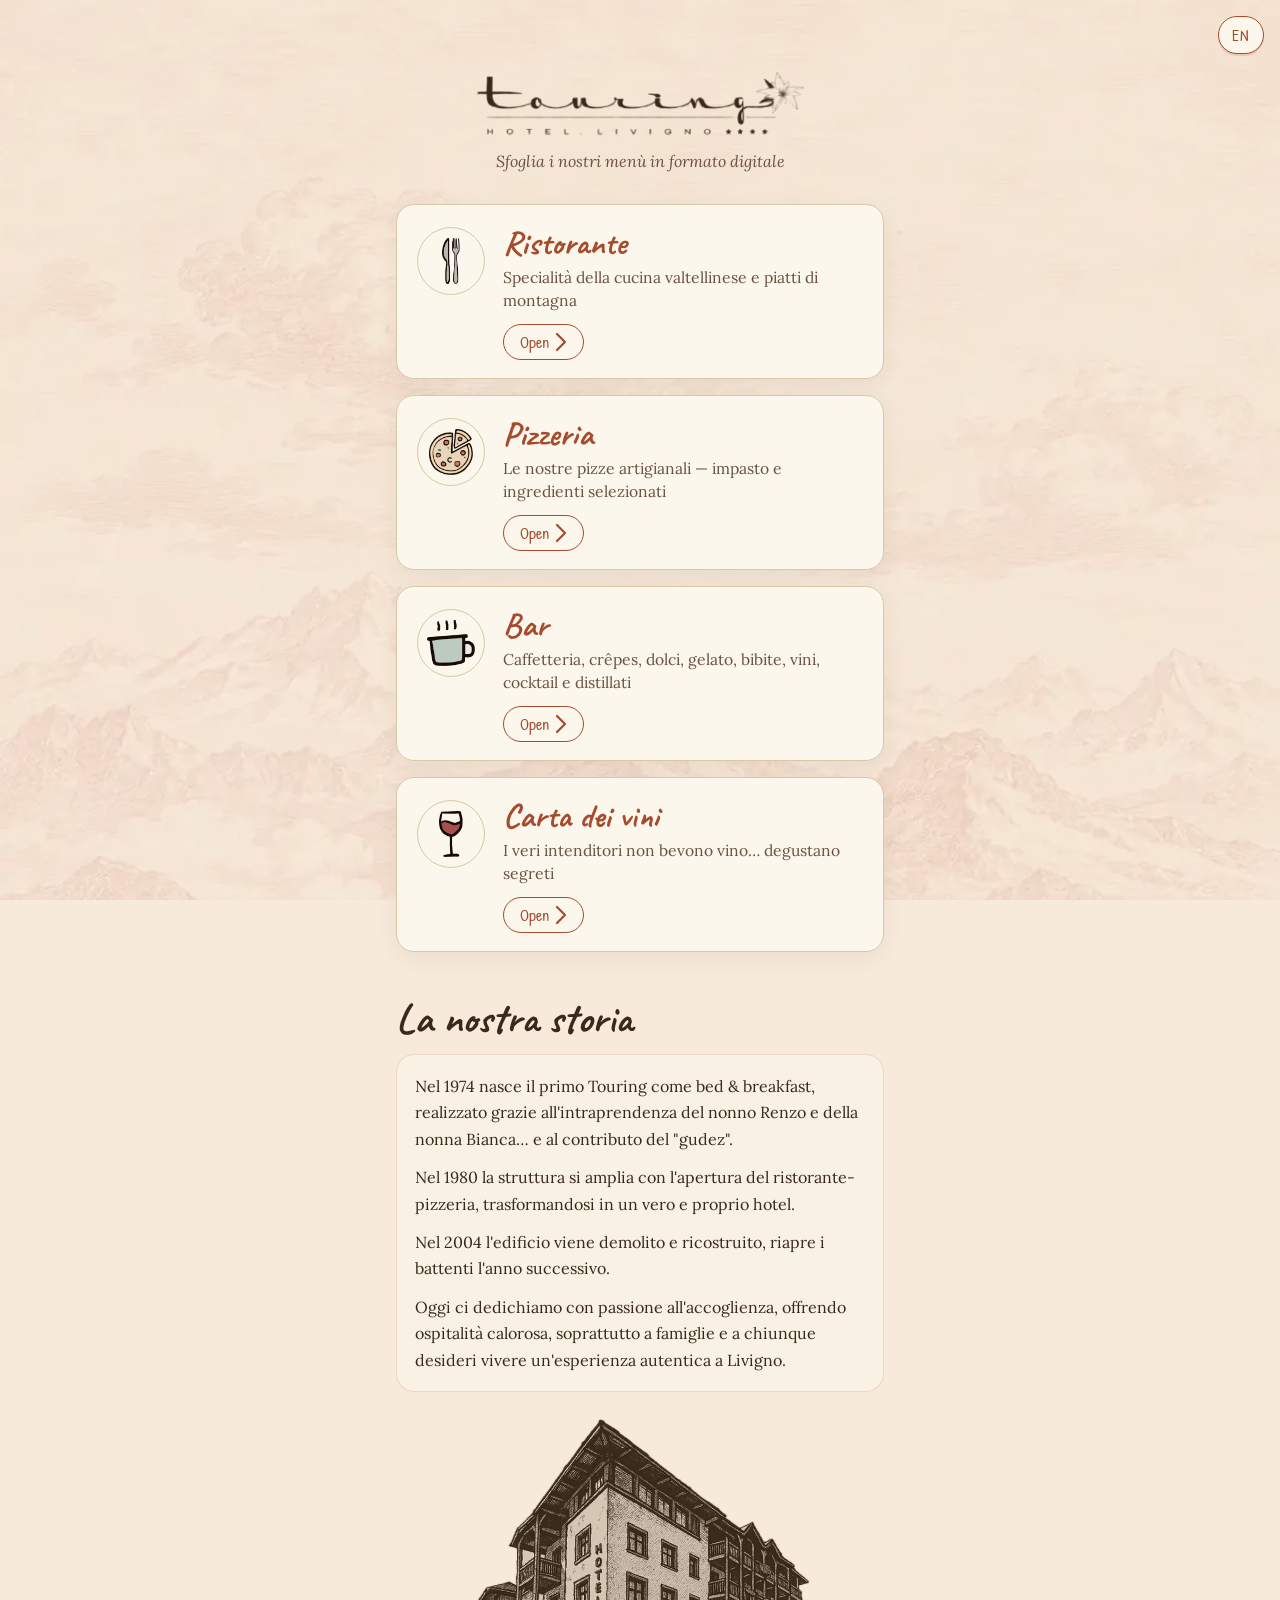
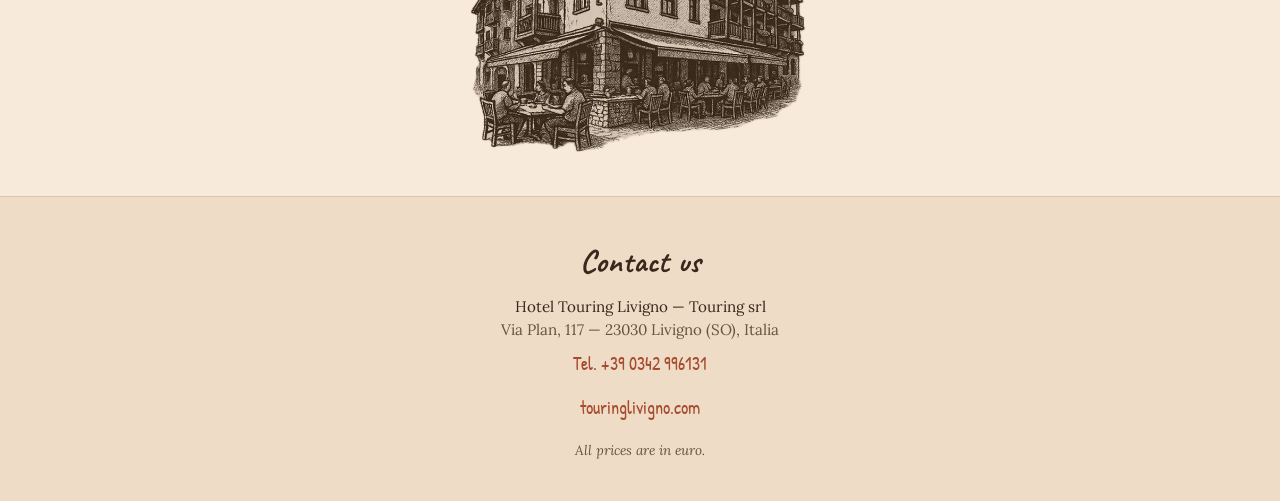
==== commit c1384115: "feat: mobile polish - classic header/lang button/icons, boxed items, crepes highlight, floating menu" ====
--- a/index.html
+++ b/index.html
@@ -21,38 +21,29 @@
 </head>
 <body class="home">
   <div class="mtn" aria-hidden="true"></div>
-  <div class="home-top"><button class="nb-btn" type="button" data-lang-open aria-label="Lingua"><span><svg width="20" height="20" viewBox="0 0 22 22" fill="none" stroke="currentColor" stroke-width="1.7" stroke-linecap="round" aria-hidden="true"><circle cx="11" cy="11" r="8.5"/><path d="M2.5 11h17M11 2.5c-3 3-3 14 0 17M11 2.5c3 3 3 14 0 17"/></svg><span class="code">IT</span></span></button></div>
   <header class="hero">
+    <button class="lang-pill" type="button" data-lang-open aria-label="Lingua"><span class="code">IT</span></button>
     <h1 class="sr-only">Hotel Touring Livigno</h1>
     <img class="logo" src="assets/logo.webp" width="720" height="202" alt="Touring — Hotel Livigno">
     <p>Sfoglia i nostri menù in formato digitale</p>
   </header>
   <main>
-    <nav class="choices" aria-label="I nostri menù">
-      <a class="choice" href="ristorante.html">
-        <span class="choice-ic"><svg viewBox="0 0 32 32" fill="none" stroke="#8A5A2B" stroke-width="1.7" stroke-linecap="round" stroke-linejoin="round" aria-hidden="true"><path d="M9 4v7M6 4v6a3 3 0 0 0 3 3 3 3 0 0 0 3-3V4M9 13v15M23 28V4c-3 2-5 6-5 11h5"/></svg></span>
-        <span class="choice-tx"><h2>Ristorante</h2><p>Specialità della cucina valtellinese e piatti di montagna</p></span>
-        <svg class="choice-go" width="12" height="20" viewBox="0 0 12 20" fill="none" stroke="currentColor" stroke-width="2.2" stroke-linecap="round" stroke-linejoin="round" aria-hidden="true"><path d="M2 2l8 8-8 8"/></svg>
+    <nav class="cards" aria-label="I nostri menù">
+      <a class="card" href="ristorante.html">
+        <span class="card-icon"><img src="assets/icons/ristorante.webp" alt="" width="44" height="44"></span>
+        <span class="card-body"><h2>Ristorante</h2><p>Specialità della cucina valtellinese e piatti di montagna</p><span class="card-btn"><span data-t="open">Apri</span><svg class="choice-go" width="12" height="20" viewBox="0 0 12 20" fill="none" stroke="currentColor" stroke-width="2.2" stroke-linecap="round" stroke-linejoin="round" aria-hidden="true"><path d="M2 2l8 8-8 8"/></svg></span></span>
       </a>
-      <a class="choice" href="pizzeria.html">
-        <span class="choice-ic"><svg viewBox="0 0 32 32" fill="none" stroke="#8A5A2B" stroke-width="1.7" stroke-linecap="round" stroke-linejoin="round" aria-hidden="true"><path d="M16 29 5 8a22 22 0 0 1 22 0z"/><path d="M7.5 12.5a18 18 0 0 1 17 0"/><circle cx="13" cy="15" r="1.4"/><circle cx="19" cy="16" r="1.4"/><circle cx="16" cy="21" r="1.4"/></svg></span>
-        <span class="choice-tx"><h2>Pizzeria</h2><p>Le nostre pizze artigianali — impasto e ingredienti selezionati</p></span>
-        <svg class="choice-go" width="12" height="20" viewBox="0 0 12 20" fill="none" stroke="currentColor" stroke-width="2.2" stroke-linecap="round" stroke-linejoin="round" aria-hidden="true"><path d="M2 2l8 8-8 8"/></svg>
+      <a class="card" href="pizzeria.html">
+        <span class="card-icon"><img src="assets/icons/pizzeria.webp" alt="" width="44" height="44"></span>
+        <span class="card-body"><h2>Pizzeria</h2><p>Le nostre pizze artigianali — impasto e ingredienti selezionati</p><span class="card-btn"><span data-t="open">Apri</span><svg class="choice-go" width="12" height="20" viewBox="0 0 12 20" fill="none" stroke="currentColor" stroke-width="2.2" stroke-linecap="round" stroke-linejoin="round" aria-hidden="true"><path d="M2 2l8 8-8 8"/></svg></span></span>
       </a>
-      <a class="choice" href="ristorante.html#cat-dolci">
-        <span class="choice-ic"><svg viewBox="0 0 32 32" fill="none" stroke="#8A5A2B" stroke-width="1.7" stroke-linecap="round" stroke-linejoin="round" aria-hidden="true"><path d="M4 16l24-6v14H4z"/><path d="M4 21h24"/><circle cx="21" cy="6" r="2"/><path d="M21 8v2"/></svg></span>
-        <span class="choice-tx"><h2>Dolci</h2><p>Tiramisù, strudel, cremoso e gelato alla Taneda</p></span>
-        <svg class="choice-go" width="12" height="20" viewBox="0 0 12 20" fill="none" stroke="currentColor" stroke-width="2.2" stroke-linecap="round" stroke-linejoin="round" aria-hidden="true"><path d="M2 2l8 8-8 8"/></svg>
+      <a class="card" href="bar.html">
+        <span class="card-icon"><img src="assets/icons/bar.webp" alt="" width="44" height="44"></span>
+        <span class="card-body"><h2>Bar</h2><p>Caffetteria, crêpes, dolci, gelato, bibite, vini, cocktail e distillati</p><span class="card-btn"><span data-t="open">Apri</span><svg class="choice-go" width="12" height="20" viewBox="0 0 12 20" fill="none" stroke="currentColor" stroke-width="2.2" stroke-linecap="round" stroke-linejoin="round" aria-hidden="true"><path d="M2 2l8 8-8 8"/></svg></span></span>
       </a>
-      <a class="choice" href="bar.html">
-        <span class="choice-ic"><svg viewBox="0 0 32 32" fill="none" stroke="#8A5A2B" stroke-width="1.7" stroke-linecap="round" stroke-linejoin="round" aria-hidden="true"><path d="M6 12h16v7a6 6 0 0 1-6 6h-4a6 6 0 0 1-6-6z"/><path d="M22 14h2a3 3 0 0 1 0 6h-2"/><path d="M11 3.5c-1 2 1 3 0 5M16 3.5c-1 2 1 3 0 5"/></svg></span>
-        <span class="choice-tx"><h2>Bar</h2><p>Caffetteria, dolci, gelato, bibite, vini, cocktail e distillati</p></span>
-        <svg class="choice-go" width="12" height="20" viewBox="0 0 12 20" fill="none" stroke="currentColor" stroke-width="2.2" stroke-linecap="round" stroke-linejoin="round" aria-hidden="true"><path d="M2 2l8 8-8 8"/></svg>
-      </a>
-      <a class="choice" href="vini.html">
-        <span class="choice-ic"><svg viewBox="0 0 32 32" fill="none" stroke="#8A5A2B" stroke-width="1.7" stroke-linecap="round" stroke-linejoin="round" aria-hidden="true"><path d="M10 4h12c0 8-1 13-6 13S10 12 10 4z"/><path d="M16 17v10M11 28h10M10.6 10h10.8"/></svg></span>
-        <span class="choice-tx"><h2>Carta dei vini</h2><p>I veri intenditori non bevono vino… degustano segreti</p></span>
-        <svg class="choice-go" width="12" height="20" viewBox="0 0 12 20" fill="none" stroke="currentColor" stroke-width="2.2" stroke-linecap="round" stroke-linejoin="round" aria-hidden="true"><path d="M2 2l8 8-8 8"/></svg>
+      <a class="card" href="vini.html">
+        <span class="card-icon"><img src="assets/icons/vini.webp" alt="" width="44" height="44"></span>
+        <span class="card-body"><h2>Carta dei vini</h2><p>I veri intenditori non bevono vino… degustano segreti</p><span class="card-btn"><span data-t="open">Apri</span><svg class="choice-go" width="12" height="20" viewBox="0 0 12 20" fill="none" stroke="currentColor" stroke-width="2.2" stroke-linecap="round" stroke-linejoin="round" aria-hidden="true"><path d="M2 2l8 8-8 8"/></svg></span></span>
       </a>
     </nav>
     <section class="story" aria-labelledby="story-t">
--- a/css/style.css
+++ b/css/style.css
@@ -8,38 +8,43 @@
 :root {
   --paper:      #F7EADB;
   --paper-deep: #EFDCC7;
+  --card:       #FBF7EC;
+  --line:       #D9C7A6;
   --rose:       #D9A99B;
   --rose-line:  rgba(176, 122, 104, .38);
   --ink:        #3A281D;
   --ink-soft:   #6B5242;
   --brick:      #A64B2E;
   --brick-deep: #843820;
+  --brick-tint: #E9D3C2;
   --bronze:     #8A5A2B;
+  --box:        rgba(251, 247, 236, .5);
 
   --f-display: 'Caveat', 'Segoe Print', cursive;
   --f-label:   'Patrick Hand', 'Segoe Print', 'Comic Sans MS', cursive;
   --f-body:    'Lora', Georgia, 'Times New Roman', serif;
 
-  --gutter: clamp(18px, 5.2vw, 28px);
+  --gutter: clamp(16px, 5vw, 28px);
   --measure: 40rem;
-  --bar-h: 56px;
-  --ease: cubic-bezier(.22, .61, .36, 1);
+  --bar-h: 62px;
+  --ease: cubic-bezier(.25, .46, .45, .94);
+  --r-card: 18px;
 }
 
 *, *::before, *::after { margin: 0; padding: 0; box-sizing: border-box; }
 html { background: var(--paper); -webkit-text-size-adjust: 100%; scroll-behavior: smooth; overflow-x: clip; }
 body {
   font-family: var(--f-body); color: var(--ink); background: transparent;
-  min-height: 100vh; min-height: 100dvh;
-  display: flex; flex-direction: column;
-  line-height: 1.55; overflow-x: clip;
+  min-height: 100vh; min-height: 100dvh; display: flex; flex-direction: column;
+  line-height: 1.55; overflow-x: clip; position: relative;
   -webkit-font-smoothing: antialiased; text-rendering: optimizeLegibility;
 }
 a { color: inherit; text-decoration: none; }
 button { font: inherit; color: inherit; background: none; border: 0; cursor: pointer; -webkit-tap-highlight-color: transparent; }
-img { max-width: 100%; display: block; }
+img { max-width: 100%; display: block; height: auto; }
 :focus-visible { outline: 2.5px solid var(--brick); outline-offset: 3px; border-radius: 6px; }
 [hidden] { display: none !important; }
+.sr-only { position: absolute; width: 1px; height: 1px; padding: 0; margin: -1px; overflow: hidden; clip: rect(0, 0, 0, 0); white-space: nowrap; border: 0; }
 
 /* Google Translate: nasconde banner e widget */
 .goog-te-banner-frame, .goog-te-menu-frame, #goog-gt-tt, .skiptranslate > iframe,
@@ -48,95 +53,101 @@
 #google_translate_element { position: absolute; left: -9999px; top: -9999px; }
 
 /* ============================================================
-   INCISIONE ALPINA — strato fisso, scorre lentamente con la pagina
+   ANIMAZIONI (quelle del vecchio sito: entrata morbida, una volta sola)
+   ============================================================ */
+@keyframes headerIn { from { opacity: 0; transform: translateY(-8px); } to { opacity: 1; transform: none; } }
+@keyframes pageIn   { from { opacity: 0; transform: translateY(14px); } to { opacity: 1; transform: none; } }
+@keyframes fadeUp   { from { opacity: 0; transform: translateY(10px); } to { opacity: 1; transform: none; } }
+@keyframes cardIn   { from { opacity: 0; transform: translateY(20px); } to { opacity: 1; transform: none; } }
+
+.site-header { animation: headerIn .4s var(--ease) both; }
+.intro, .hero { animation: pageIn .45s var(--ease) .05s both; }
+
+/* ============================================================
+   INCISIONE ALPINA — solo sullo sfondo della pagina
    ============================================================ */
 .mtn { position: fixed; inset: 0; z-index: -1; overflow: hidden; background: var(--paper); pointer-events: none; }
 .mtn::before {
   content: ""; position: absolute; top: 0; left: 50%;
   width: max(100vw, 720px); height: 150vh; min-height: 1100px;
-  transform: translateX(-50%);
+  transform: translate3d(-50%, 0, 0); will-change: transform;
   background: url("../assets/mountains.webp") center top / cover no-repeat;
-  mix-blend-mode: multiply; opacity: .9;
+  opacity: .62;
   -webkit-mask-image: linear-gradient(to bottom, #000 0, #000 62%, transparent 100%);
           mask-image: linear-gradient(to bottom, #000 0, #000 62%, transparent 100%);
 }
 @supports (animation-timeline: scroll()) {
   @media (prefers-reduced-motion: no-preference) {
     .mtn::before { animation: descend linear both; animation-timeline: scroll(root block); }
-    @keyframes descend { from { transform: translateX(-50%) translateY(0); } to { transform: translateX(-50%) translateY(-34vh); } }
+    @keyframes descend { from { transform: translate3d(-50%, 0, 0); } to { transform: translate3d(-50%, -30vh, 0); } }
   }
 }
-/* velo di carta sotto il testo: la lettura viene sempre prima */
-.mtn::after { content: ""; position: absolute; inset: 0; background: linear-gradient(to bottom, rgba(247,234,219,.30), rgba(247,234,219,.55)); }
-
-/* Transizione tra pagine (browser che la supportano) */
-@view-transition { navigation: auto; }
-@media (prefers-reduced-motion: no-preference) {
-  ::view-transition-old(root) { animation: 160ms ease-out both vt-out; }
-  ::view-transition-new(root) { animation: 260ms var(--ease) both vt-in; }
-  @keyframes vt-out { to { opacity: 0; } }
-  @keyframes vt-in { from { opacity: 0; transform: translateY(6px); } }
-}
-
-/* ============================================================
-   BARRA DI NAVIGAZIONE (sticky): home · categorie · lingua
+
+/* ============================================================
+   INTESTAZIONE COMPATTA (come il vecchio sito): indietro · titolo · lingua
+   ============================================================ */
+.site-header {
+  display: flex; align-items: center; min-height: 56px;
+  background: var(--paper-deep); border-bottom: 1.5px solid var(--line);
+}
+.back-btn {
+  display: flex; align-items: center; gap: 6px; align-self: stretch; padding: 0 18px 0 16px;
+  color: var(--brick); font-family: var(--f-label); font-size: 1rem; letter-spacing: .06em; text-transform: uppercase;
+  border-right: 1px solid var(--line); transition: background .15s var(--ease);
+}
+.back-btn svg { transition: transform .15s var(--ease); }
+.back-btn:active { background: var(--brick-tint); }
+@media (hover: hover) { .back-btn:hover { background: var(--brick-tint); } .back-btn:hover svg { transform: translateX(-3px); } }
+.compact-title { flex: 1; text-align: right; padding: 0 12px; font-family: var(--f-label); font-size: .95rem; color: var(--ink-soft); letter-spacing: .04em; white-space: nowrap; overflow: hidden; text-overflow: ellipsis; }
+
+/* Pulsante lingua: quello del vecchio sito */
+.lang-pill {
+  flex: 0 0 auto; width: 46px; height: 38px; display: inline-flex; align-items: center; justify-content: center;
+  background: var(--card); border: 1.5px solid var(--brick); border-radius: 999px;
+  box-shadow: 0 2px 0 rgba(176, 87, 48, .18); color: var(--brick);
+  font-family: var(--f-label); font-size: 1rem; letter-spacing: .06em; text-transform: uppercase;
+  transition: background .15s var(--ease), color .15s var(--ease), transform .15s var(--ease);
+}
+.site-header .lang-pill { margin-right: 14px; }
+.lang-pill:active { background: var(--brick); color: var(--card); transform: scale(.96); }
+@media (hover: hover) { .lang-pill:hover { background: var(--brick); color: var(--card); } }
+
+/* ============================================================
+   BARRA CATEGORIE (sticky, piena e opaca: niente montagne dietro)
    ============================================================ */
 .navbar {
   position: sticky; top: 0; z-index: 30;
-  display: flex; align-items: stretch; height: var(--bar-h);
-  background: rgba(247, 234, 219, .93);
-  -webkit-backdrop-filter: blur(8px); backdrop-filter: blur(8px);
-  border-bottom: 1px solid var(--rose-line);
-}
-.nb-btn {
-  flex: 0 0 auto; display: grid; place-items: center; min-width: 52px; padding: 0 12px;
-  font-family: var(--f-label); font-size: 1.05rem; color: var(--brick);
-}
-.nb-btn svg { display: block; }
-.nb-home { border-right: 1px solid var(--rose-line); }
-.nb-lang { border-left: 1px solid var(--rose-line); gap: 0; min-width: 64px; }
-.nb-lang span { display: inline-flex; align-items: center; gap: 5px; font-size: 1.05rem; letter-spacing: .02em; }
-.nb-btn:active { background: rgba(166, 75, 46, .08); }
-
-.tabs {
-  flex: 1 1 auto; display: flex; align-items: stretch; gap: 2px;
-  overflow-x: auto; scrollbar-width: none; -ms-overflow-style: none;
-  padding: 0 8px; scroll-snap-type: x proximity;
-  -webkit-mask-image: linear-gradient(to right, transparent 0, #000 12px, #000 calc(100% - 18px), transparent 100%);
-          mask-image: linear-gradient(to right, transparent 0, #000 12px, #000 calc(100% - 18px), transparent 100%);
-}
-.tabs::-webkit-scrollbar { display: none; }
+  display: flex; align-items: center; gap: 8px; min-height: var(--bar-h);
+  padding: 10px var(--gutter) 11px;
+  overflow-x: auto; scrollbar-width: none; -ms-overflow-style: none; -webkit-overflow-scrolling: touch;
+  background: var(--paper); box-shadow: 0 1px 0 var(--line), 0 6px 14px -10px rgba(58, 40, 29, .35);
+}
+.navbar::-webkit-scrollbar { display: none; }
+.tabs { display: contents; }
 .tab {
-  flex: 0 0 auto; position: relative; display: flex; align-items: center;
-  padding: 0 14px; font-family: var(--f-label); font-size: 1.12rem; color: var(--ink-soft);
-  white-space: nowrap; scroll-snap-align: center; transition: color .2s;
-}
-.tab::after {
-  content: ""; position: absolute; left: 14px; right: 14px; bottom: 8px; height: 9px;
-  background: no-repeat center / 100% 100% url("data:image/svg+xml,%3Csvg xmlns='http://www.w3.org/2000/svg' viewBox='0 0 60 9' preserveAspectRatio='none'%3E%3Cpath d='M0 8 L9 5 L15 6.5 L26 1 L33 5 L38 3.5 L47 7 L52 5.5 L60 8' fill='none' stroke='%23A64B2E' stroke-width='1.6' stroke-linejoin='round' stroke-linecap='round'/%3E%3C/svg%3E");
-  transform: scaleX(.3); opacity: 0; transform-origin: center; transition: transform .28s var(--ease), opacity .2s;
-}
-.tab.active { color: var(--brick); }
-.tab.active::after { transform: scaleX(1); opacity: 1; }
-.tab:active { color: var(--brick); }
+  flex: 0 0 auto; display: inline-flex; align-items: center; min-height: 40px; padding: 0 17px;
+  background: var(--card); border: 1.5px solid var(--line); border-radius: 999px;
+  color: var(--ink-soft); font-family: var(--f-label); font-size: 1.02rem; letter-spacing: .02em; white-space: nowrap;
+  transition: background .18s var(--ease), color .18s var(--ease), border-color .18s var(--ease), transform .18s var(--ease);
+}
+.tab:active { transform: scale(.96); }
+@media (hover: hover) { .tab:hover { background: var(--brick-tint); border-color: var(--brick); color: var(--brick-deep); } }
+.tab.active { background: var(--brick); color: var(--card); border-color: var(--brick-deep); transform: translateY(-1px); }
 
 /* ============================================================
    INTESTAZIONE DI PAGINA
    ============================================================ */
-.intro { padding: 34px var(--gutter) 10px; max-width: var(--measure); margin: 0 auto; width: 100%; }
-.intro h1 {
-  font-family: var(--f-display); font-weight: 700; font-size: clamp(3.4rem, 17vw, 5rem);
-  line-height: .95; color: var(--ink); letter-spacing: -.005em;
-}
+.intro { padding: 28px var(--gutter) 18px; max-width: var(--measure); margin: 0 auto; width: 100%; }
+.intro h1 { font-family: var(--f-display); font-weight: 700; font-size: clamp(3.4rem, 17vw, 5rem); line-height: .95; color: var(--ink); }
 .intro p { margin-top: 10px; font-style: italic; color: var(--ink-soft); font-size: 1.02rem; max-width: 30rem; }
 .intro-actions { margin-top: 18px; display: flex; gap: 10px; flex-wrap: wrap; }
 .chip {
   display: inline-flex; align-items: center; gap: 8px; min-height: 44px; padding: 0 16px;
   font-family: var(--f-label); font-size: 1.05rem; color: var(--brick);
-  border: 1.5px solid rgba(166, 75, 46, .55); border-radius: 999px; background: rgba(251, 243, 232, .6);
-  transition: background .15s, border-color .15s;
-}
-.chip:active { background: rgba(166, 75, 46, .12); }
+  border: 1.5px solid var(--brick); border-radius: 999px; background: var(--card);
+  transition: background .15s, color .15s, transform .15s;
+}
+.chip:active { background: var(--brick); color: var(--card); transform: scale(.97); }
 
 /* ============================================================
    MENÙ — sezioni e voci
@@ -144,44 +155,49 @@
 main { flex: 1 0 auto; width: 100%; }
 #menu-container { max-width: var(--measure); margin: 0 auto; padding: 0 var(--gutter) 24px; }
 
-.cat { padding-top: 34px; scroll-margin-top: calc(var(--bar-h) - 4px); }
-.cat-head h2 {
-  font-family: var(--f-display); font-weight: 700; font-size: clamp(2.5rem, 12vw, 3.3rem);
-  line-height: 1; color: var(--ink);
-}
+.cat { padding-top: 34px; scroll-margin-top: calc(var(--bar-h) - 2px); }
+.cat-head h2 { font-family: var(--f-display); font-weight: 700; font-size: clamp(2.5rem, 12vw, 3.3rem); line-height: 1; color: var(--ink); }
 .ridge { display: block; width: 112px; height: 14px; margin-top: 6px; color: var(--brick); }
 .cat-note { margin-top: 10px; font-style: italic; color: var(--ink-soft); font-size: .98rem; }
 
-.sub {
-  margin: 26px 0 4px; font-family: var(--f-label); font-size: 1.22rem; color: var(--bronze);
-  display: flex; align-items: center; gap: 12px;
-}
+.sub { margin: 24px 0 2px; font-family: var(--f-label); font-weight: 400; font-size: 1.22rem; color: var(--bronze); display: flex; align-items: center; gap: 12px; }
 .sub::after { content: ""; flex: 1; border-bottom: 1.5px dotted rgba(138, 90, 43, .5); transform: translateY(3px); }
-.cat-head + .sub { margin-top: 18px; }
-
-.dish { padding: 13px 0 14px; border-bottom: 1px dashed var(--rose-line); }
-.dish:last-child { border-bottom: 0; }
+.cat-head + .sub { margin-top: 16px; }
+
+/* ogni voce in un piccolo riquadro al 50% */
+.dish, .wine {
+  margin-top: 9px; padding: 12px 14px 13px;
+  background: var(--box); border: 1px solid rgba(217, 169, 155, .35); border-radius: 14px;
+}
 .dish-row { display: flex; align-items: baseline; gap: 14px; justify-content: space-between; }
 .dish-name { font-family: var(--f-label); font-weight: 400; font-size: 1.28rem; line-height: 1.22; color: var(--ink); min-width: 0; text-wrap: pretty; }
 .al { font-size: .74rem; letter-spacing: .02em; color: var(--bronze); margin-left: 6px; white-space: nowrap; vertical-align: .12em; }
 .price { flex: 0 0 auto; font-family: var(--f-label); font-size: 1.28rem; line-height: 1.22; color: var(--brick); white-space: nowrap; font-variant-numeric: lining-nums tabular-nums; }
-.dish-desc { margin-top: 3px; font-size: .95rem; line-height: 1.5; font-style: italic; color: var(--ink-soft); white-space: pre-line; padding-right: 3.2rem; }
-.cat-foot { margin-top: 16px; font-size: .92rem; font-style: italic; color: var(--ink-soft); }
+.dish-desc { margin-top: 3px; font-size: .95rem; line-height: 1.5; font-style: italic; color: var(--ink-soft); white-space: pre-line; padding-right: 2.6rem; }
+.cat-foot { margin-top: 14px; padding: 12px 14px; font-size: .92rem; font-style: italic; color: var(--ink-soft); background: var(--box); border-radius: 14px; }
+
+/* Sezione in evidenza (Crêpes): riquadro dedicato come nel vecchio sito, più grande */
+.cat--special {
+  position: relative; overflow: hidden; margin-top: 30px; padding: 28px 14px 14px;
+  background: var(--card); border: 2px solid var(--brick); border-radius: var(--r-card);
+  box-shadow: 0 10px 28px rgba(176, 87, 48, .16);
+}
+.cat--special::before { content: ""; position: absolute; top: 0; left: 0; right: 0; height: 6px; background: linear-gradient(90deg, var(--brick-deep), var(--brick), var(--brick-tint), var(--brick), var(--brick-deep)); }
+.cat--special .cat-head h2 { font-size: clamp(3rem, 15vw, 4rem); color: var(--brick-deep); }
+.cat--special .dish { background: rgba(233, 211, 194, .3); border-color: rgba(176, 87, 48, .22); }
 
 /* Degustazioni */
-.tasting { margin-top: 20px; padding: 18px 0 8px; border-top: 1.5px solid var(--rose-line); }
-.tasting:first-of-type { border-top: 0; padding-top: 4px; }
+.tasting { margin-top: 12px; padding: 16px 14px 12px; background: var(--box); border: 1px solid rgba(217, 169, 155, .35); border-radius: 14px; }
 .tasting-head { display: flex; align-items: baseline; justify-content: space-between; gap: 14px; }
 .tasting-head h3 { font-family: var(--f-display); font-weight: 700; font-size: 2rem; line-height: 1.05; }
-.tasting-price { font-family: var(--f-label); font-size: 1.5rem; color: var(--brick); white-space: nowrap; }
+.tasting-price { font-family: var(--f-label); font-size: 1.5rem; color: var(--brick); white-space: nowrap; text-align: right; }
 .tasting-per { font-size: .9rem; font-style: italic; color: var(--ink-soft); text-align: right; }
-.course { margin-top: 16px; }
+.course { margin-top: 14px; }
 .course-name { font-family: var(--f-label); font-size: 1rem; color: var(--bronze); }
-.course .dish { padding: 4px 0 0; border: 0; }
+.course .dish { margin-top: 4px; padding: 6px 0 0; background: none; border: 0; border-radius: 0; }
 
 /* Vini */
-.wine { padding: 13px 0 14px; border-bottom: 1px dashed var(--rose-line); display: flex; gap: 14px; justify-content: space-between; align-items: flex-start; }
-.wine:last-child { border-bottom: 0; }
+.wine { display: flex; gap: 14px; justify-content: space-between; align-items: flex-start; }
 .wine-name { font-family: var(--f-label); font-size: 1.22rem; line-height: 1.22; }
 .wine-producer { margin-top: 2px; font-size: .88rem; color: var(--bronze); font-family: var(--f-label); letter-spacing: .01em; }
 .wine-notes { margin-top: 3px; font-style: italic; font-size: .92rem; color: var(--ink-soft); }
@@ -190,38 +206,61 @@
 .wine-glass { font-family: var(--f-label); font-size: .95rem; color: var(--ink-soft); }
 
 /* ============================================================
-   INDICE (home)
-   ============================================================ */
-.home-top { display: flex; justify-content: flex-end; padding: 8px 10px 0; }
-.home-top .nb-btn { border: 1.5px solid rgba(166, 75, 46, .5); border-radius: 999px; min-height: 44px; padding: 0 16px; background: rgba(251, 243, 232, .6); }
-.hero { text-align: center; padding: 6px var(--gutter) 6px; }
-.hero .logo { width: min(78vw, 360px); height: auto; margin: 6px auto 0; }
+   INDICE (home) — carte con icone del vecchio sito
+   ============================================================ */
+.hero { position: relative; text-align: center; padding: 30px var(--gutter) 4px; }
+.hero .lang-pill { position: absolute; top: 16px; right: 16px; }
+.hero .logo { width: min(74vw, 340px); height: auto; margin: 18px auto 0; }
 .hero p { margin-top: 6px; font-style: italic; color: var(--ink-soft); }
-.choices { max-width: 34rem; margin: 22px auto 0; padding: 0 var(--gutter); width: 100%; }
-.choice {
-  display: flex; align-items: center; gap: 18px; padding: 20px 4px;
-  border-top: 1.5px solid var(--rose-line); position: relative; min-height: 96px;
-  transition: background .2s;
-}
-.choice:last-child { border-bottom: 1.5px solid var(--rose-line); }
-.choice-ic { flex: 0 0 56px; height: 56px; display: grid; place-items: center; border: 1.5px solid rgba(138, 90, 43, .45); border-radius: 50%; background: rgba(251, 243, 232, .55); }
-.choice-ic svg { width: 28px; height: 28px; }
-.choice-tx { flex: 1; min-width: 0; }
-.choice-tx h2 { font-family: var(--f-display); font-weight: 700; font-size: 2.25rem; line-height: 1; color: var(--ink); }
-.choice-tx p { margin-top: 4px; font-style: italic; font-size: .95rem; color: var(--ink-soft); line-height: 1.4; }
-.choice-go { color: var(--brick); flex: 0 0 auto; transition: transform .25s var(--ease); }
-.choice:active { background: rgba(166, 75, 46, .07); }
-@media (hover: hover) { .choice:hover .choice-go { transform: translateX(5px); } .choice:hover { background: rgba(251, 243, 232, .5); } }
-
-.story { max-width: 34rem; margin: 54px auto 0; padding: 0 var(--gutter); }
+.cards { max-width: 34rem; margin: 26px auto 0; padding: 0 var(--gutter); width: 100%; display: grid; gap: 16px; }
+.card {
+  display: flex; align-items: flex-start; gap: 18px; padding: 22px 20px 18px;
+  background: var(--card); border: 1.5px solid var(--line); border-radius: var(--r-card);
+  box-shadow: 0 8px 22px rgba(59, 46, 36, .06);
+  animation: cardIn .45s var(--ease) both;
+  transition: transform .15s var(--ease), box-shadow .15s var(--ease), border-color .15s var(--ease);
+}
+.card:nth-child(1) { animation-delay: .08s; } .card:nth-child(2) { animation-delay: .15s; }
+.card:nth-child(3) { animation-delay: .22s; } .card:nth-child(4) { animation-delay: .29s; }
+.card:active { transform: scale(.985); border-color: var(--brick); }
+@media (hover: hover) { .card:hover { transform: translateY(-4px); box-shadow: 0 16px 34px rgba(59, 46, 36, .12); border-color: var(--brick); } .card:hover .card-icon { transform: scale(1.06); } .card:hover .card-btn { background: var(--brick); color: var(--card); } }
+.card-icon { flex: 0 0 68px; width: 68px; height: 68px; border-radius: 50%; border: 1.5px solid var(--line); background: var(--card); display: grid; place-items: center; overflow: hidden; transition: transform .15s var(--ease); }
+.card-icon img { height: 46px; width: auto; max-width: 52px; object-fit: contain; }
+.card-body { flex: 1; min-width: 0; display: flex; flex-direction: column; gap: 5px; }
+.card-body h2 { font-family: var(--f-display); font-weight: 700; font-size: 2.1rem; line-height: 1; color: var(--brick); }
+.card-body p { font-size: .98rem; line-height: 1.45; color: var(--ink-soft); }
+.card-btn {
+  display: inline-flex; align-items: center; gap: 6px; margin-top: 8px; width: fit-content; min-height: 36px; padding: 0 16px;
+  border: 1.5px solid var(--brick); border-radius: 999px; color: var(--brick); font-family: var(--f-label); font-size: 1rem;
+  transition: background .15s var(--ease), color .15s var(--ease);
+}
+.card:active .card-btn { background: var(--brick); color: var(--card); }
+
+.story { max-width: 34rem; margin: 46px auto 0; padding: 0 var(--gutter); }
 .story h2 { font-family: var(--f-display); font-weight: 700; font-size: 2.6rem; line-height: 1; }
-.story-body { margin-top: 14px; display: grid; gap: 12px; font-size: 1rem; line-height: 1.65; }
-.story img { width: min(82%, 340px); margin: 26px auto 0; mix-blend-mode: multiply; }
+.story-body { margin-top: 14px; display: grid; gap: 12px; font-size: 1rem; line-height: 1.65; padding: 18px; background: var(--box); border: 1px solid rgba(217, 169, 155, .35); border-radius: var(--r-card); }
+.story img { width: min(82%, 340px); margin: 26px auto 0; }
+
+/* ============================================================
+   TASTO FLOTTANTE "MENÙ" (compare scorrendo, come nel vecchio sito)
+   ============================================================ */
+.fab-back {
+  position: fixed; bottom: calc(24px + env(safe-area-inset-bottom)); right: 18px; z-index: 60;
+  display: flex; align-items: center; gap: 7px; padding: 10px 18px 10px 14px; min-height: 44px;
+  background: var(--brick); color: var(--card); border: 1.5px solid var(--brick-deep); border-radius: 999px;
+  box-shadow: 0 4px 14px rgba(176, 87, 48, .35);
+  font-family: var(--f-label); font-size: .95rem; letter-spacing: .06em; text-transform: uppercase;
+  opacity: 0; transform: translateY(16px) scale(.9); pointer-events: none;
+  transition: opacity .28s var(--ease), transform .28s var(--ease), box-shadow .15s var(--ease), background .15s var(--ease);
+}
+.fab-back.visible { opacity: 1; transform: none; pointer-events: auto; }
+.fab-back:active { transform: scale(.96); background: var(--brick-deep); }
+@media (hover: hover) { .fab-back:hover { background: var(--brick-deep); box-shadow: 0 6px 20px rgba(176, 87, 48, .45); } }
 
 /* ============================================================
    FOOTER
    ============================================================ */
-.site-footer { margin-top: 44px; padding: 40px var(--gutter) calc(40px + env(safe-area-inset-bottom)); text-align: center; border-top: 1.5px solid var(--rose-line); background: rgba(239, 220, 199, .55); }
+.site-footer { margin-top: 44px; padding: 40px var(--gutter) calc(40px + env(safe-area-inset-bottom)); text-align: center; border-top: 1.5px solid var(--line); background: var(--paper-deep); }
 .site-footer h2 { font-family: var(--f-display); font-weight: 700; font-size: 2rem; }
 .site-footer p { font-size: .95rem; color: var(--ink-soft); }
 .site-footer .biz { margin-top: 8px; color: var(--ink); }
@@ -247,12 +286,12 @@
 .langs { margin-top: 12px; display: grid; grid-template-columns: 1fr 1fr; gap: 8px; }
 .lang-opt {
   min-height: 54px; padding: 8px 14px; text-align: left; display: flex; align-items: center; justify-content: space-between; gap: 8px;
-  border: 1.5px solid var(--rose-line); border-radius: 14px; background: rgba(251, 243, 232, .7);
-  font-family: var(--f-label); font-size: 1.2rem; color: var(--ink);
-}
+  border: 1.5px solid var(--line); border-radius: 14px; background: var(--card);
+  font-family: var(--f-label); font-size: 1.2rem; color: var(--ink); transition: transform .12s var(--ease), background .12s;
+}
+.lang-opt:active { transform: scale(.97); }
 .lang-opt small { font-family: var(--f-body); font-size: .72rem; color: var(--ink-soft); letter-spacing: .06em; text-transform: uppercase; }
-.lang-opt[aria-checked="true"] { border-color: var(--brick); background: rgba(166, 75, 46, .1); color: var(--brick-deep); }
-.lang-opt.top { grid-column: auto; }
+.lang-opt[aria-checked="true"] { border-color: var(--brick); background: var(--brick-tint); color: var(--brick-deep); }
 .lang-note { margin-top: 14px; font-size: .86rem; font-style: italic; color: var(--ink-soft); }
 .alg { margin-top: 10px; display: grid; gap: 2px; }
 .alg li { list-style: none; display: flex; gap: 14px; align-items: baseline; padding: 8px 2px; border-bottom: 1px dashed var(--rose-line); font-family: var(--f-label); font-size: 1.15rem; }
@@ -261,33 +300,30 @@
 body.sheet-open { overflow: hidden; }
 
 /* ============================================================
-   DESKTOP / TABLET / ORIZZONTALE
+   DESKTOP / TABLET / PICCOLI SCHERMI
    ============================================================ */
 @media (min-width: 720px) {
-  :root { --measure: 44rem; --bar-h: 60px; }
-  .tabs { justify-content: center; }
+  :root { --measure: 44rem; }
+  .navbar { justify-content: center; }
   .dish-name, .price { font-size: 1.36rem; }
-  .intro { padding-top: 54px; }
+  .intro { padding-top: 44px; }
   .sheet { bottom: 24px; border-radius: 22px; }
   .langs { grid-template-columns: 1fr 1fr 1fr; }
-}
-@media (max-width: 340px) {
+  .fab-back { right: 28px; }
+}
+@media (max-width: 360px) {
   .dish-name, .price { font-size: 1.16rem; }
-  .tab { padding: 0 11px; font-size: 1.05rem; }
+  .compact-title { display: none; }
   .langs { grid-template-columns: 1fr; }
-  .choice-tx h2 { font-size: 2rem; }
+  .card { padding: 18px 14px 14px; gap: 14px; }
+  .card-body h2 { font-size: 1.9rem; }
 }
 @media (orientation: landscape) and (max-height: 480px) {
-  :root { --bar-h: 48px; }
   .intro { padding-top: 16px; }
   .sheet { max-height: 92dvh; }
 }
 @media (prefers-reduced-motion: reduce) {
   html { scroll-behavior: auto; }
-  *, *::before, *::after { transition-duration: .01ms !important; animation-duration: .01ms !important; }
-}
-@media print { .navbar, .mtn, .sheet, .sheet-back { display: none !important; } }
-
-.sr-only { position: absolute; width: 1px; height: 1px; padding: 0; margin: -1px; overflow: hidden; clip: rect(0, 0, 0, 0); white-space: nowrap; border: 0; }
-
-img { height: auto; }
+  *, *::before, *::after { transition-duration: .01ms !important; animation-duration: .01ms !important; animation-delay: 0s !important; }
+}
+@media print { .navbar, .mtn, .sheet, .sheet-back, .fab-back, .site-header { display: none !important; } }
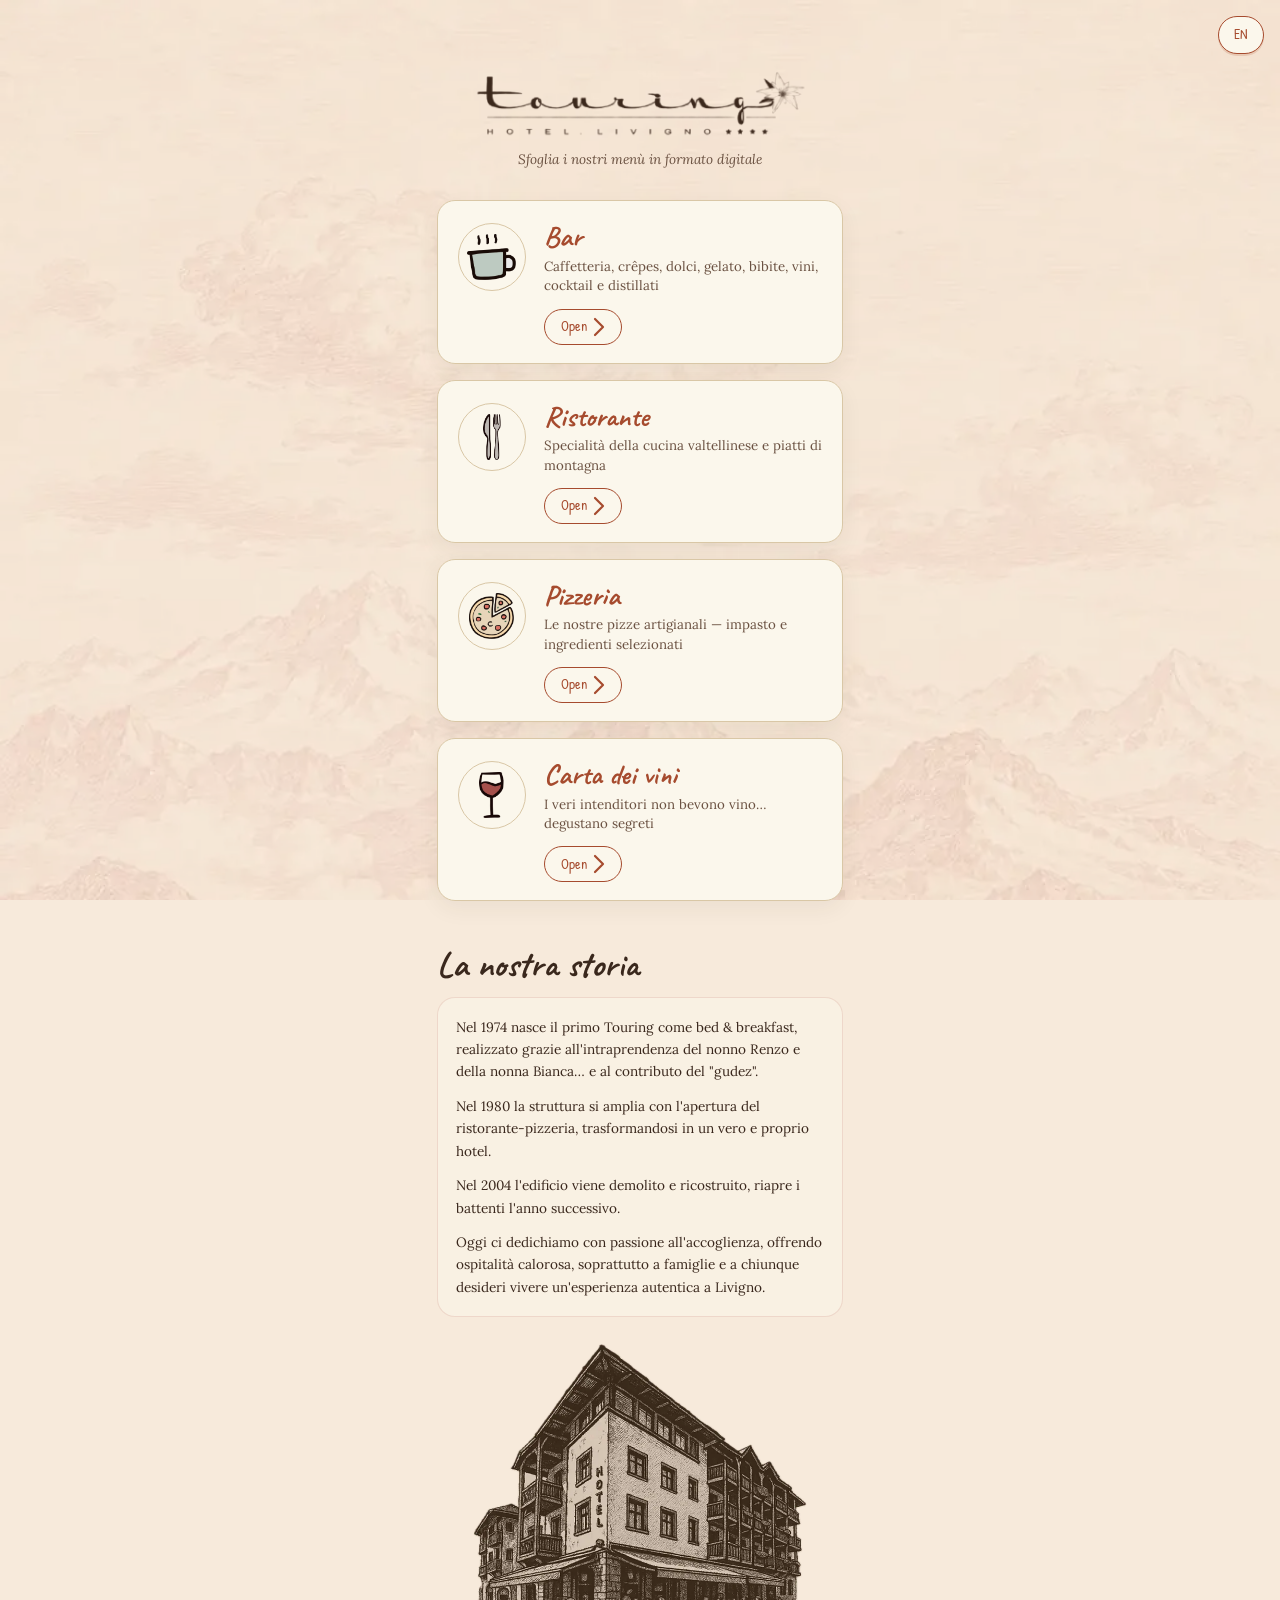
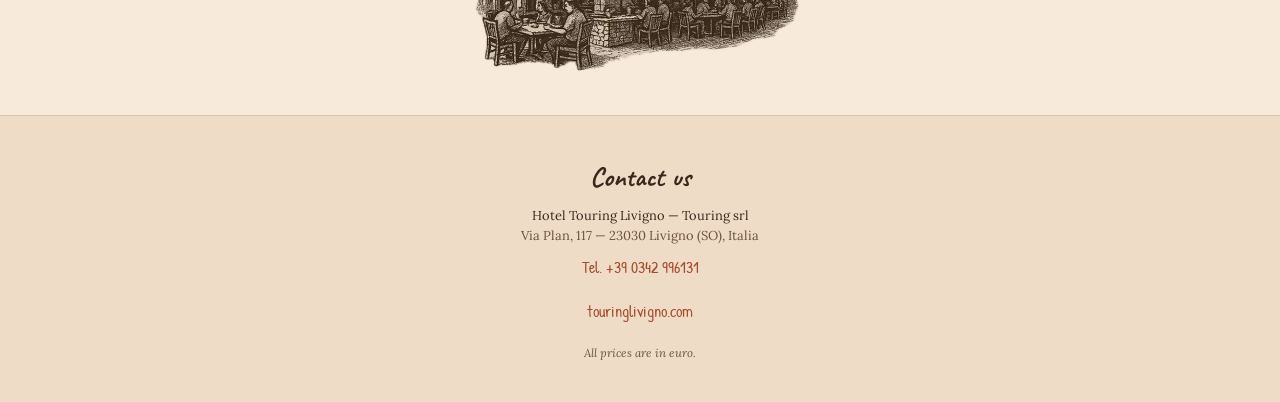
==== commit 42aca86f: "fix: 85% scale, language switch keeps scroll, Bar first, Vetta Rossa note after classics, background" ====
--- a/index.html
+++ b/index.html
@@ -29,6 +29,10 @@
   </header>
   <main>
     <nav class="cards" aria-label="I nostri menù">
+      <a class="card" href="bar.html">
+        <span class="card-icon"><img src="assets/icons/bar.webp" alt="" width="44" height="44"></span>
+        <span class="card-body"><h2>Bar</h2><p>Caffetteria, crêpes, dolci, gelato, bibite, vini, cocktail e distillati</p><span class="card-btn"><span data-t="open">Apri</span><svg class="choice-go" width="12" height="20" viewBox="0 0 12 20" fill="none" stroke="currentColor" stroke-width="2.2" stroke-linecap="round" stroke-linejoin="round" aria-hidden="true"><path d="M2 2l8 8-8 8"/></svg></span></span>
+      </a>
       <a class="card" href="ristorante.html">
         <span class="card-icon"><img src="assets/icons/ristorante.webp" alt="" width="44" height="44"></span>
         <span class="card-body"><h2>Ristorante</h2><p>Specialità della cucina valtellinese e piatti di montagna</p><span class="card-btn"><span data-t="open">Apri</span><svg class="choice-go" width="12" height="20" viewBox="0 0 12 20" fill="none" stroke="currentColor" stroke-width="2.2" stroke-linecap="round" stroke-linejoin="round" aria-hidden="true"><path d="M2 2l8 8-8 8"/></svg></span></span>
@@ -36,10 +40,6 @@
       <a class="card" href="pizzeria.html">
         <span class="card-icon"><img src="assets/icons/pizzeria.webp" alt="" width="44" height="44"></span>
         <span class="card-body"><h2>Pizzeria</h2><p>Le nostre pizze artigianali — impasto e ingredienti selezionati</p><span class="card-btn"><span data-t="open">Apri</span><svg class="choice-go" width="12" height="20" viewBox="0 0 12 20" fill="none" stroke="currentColor" stroke-width="2.2" stroke-linecap="round" stroke-linejoin="round" aria-hidden="true"><path d="M2 2l8 8-8 8"/></svg></span></span>
-      </a>
-      <a class="card" href="bar.html">
-        <span class="card-icon"><img src="assets/icons/bar.webp" alt="" width="44" height="44"></span>
-        <span class="card-body"><h2>Bar</h2><p>Caffetteria, crêpes, dolci, gelato, bibite, vini, cocktail e distillati</p><span class="card-btn"><span data-t="open">Apri</span><svg class="choice-go" width="12" height="20" viewBox="0 0 12 20" fill="none" stroke="currentColor" stroke-width="2.2" stroke-linecap="round" stroke-linejoin="round" aria-hidden="true"><path d="M2 2l8 8-8 8"/></svg></span></span>
       </a>
       <a class="card" href="vini.html">
         <span class="card-icon"><img src="assets/icons/vini.webp" alt="" width="44" height="44"></span>
--- a/css/style.css
+++ b/css/style.css
@@ -32,7 +32,7 @@
 }
 
 *, *::before, *::after { margin: 0; padding: 0; box-sizing: border-box; }
-html { background: var(--paper); -webkit-text-size-adjust: 100%; scroll-behavior: smooth; overflow-x: clip; }
+html { font-size: 85%; background: var(--paper); -webkit-text-size-adjust: 100%; scroll-behavior: smooth; overflow-x: clip; }
 body {
   font-family: var(--f-body); color: var(--ink); background: transparent;
   min-height: 100vh; min-height: 100dvh; display: flex; flex-direction: column;
@@ -68,19 +68,11 @@
    ============================================================ */
 .mtn { position: fixed; inset: 0; z-index: -1; overflow: hidden; background: var(--paper); pointer-events: none; }
 .mtn::before {
-  content: ""; position: absolute; top: 0; left: 50%;
-  width: max(100vw, 720px); height: 150vh; min-height: 1100px;
-  transform: translate3d(-50%, 0, 0); will-change: transform;
+  content: ""; position: absolute; top: 0; left: 0; width: 100%;
+  --d: 30vh; height: calc(100vh + var(--d));
+  transform: translate3d(0, calc(var(--p, 0) * var(--d) * -1), 0); will-change: transform;
   background: url("../assets/mountains.webp") center top / cover no-repeat;
   opacity: .62;
-  -webkit-mask-image: linear-gradient(to bottom, #000 0, #000 62%, transparent 100%);
-          mask-image: linear-gradient(to bottom, #000 0, #000 62%, transparent 100%);
-}
-@supports (animation-timeline: scroll()) {
-  @media (prefers-reduced-motion: no-preference) {
-    .mtn::before { animation: descend linear both; animation-timeline: scroll(root block); }
-    @keyframes descend { from { transform: translate3d(-50%, 0, 0); } to { transform: translate3d(-50%, -30vh, 0); } }
-  }
 }
 
 /* ============================================================
@@ -160,7 +152,7 @@
 .ridge { display: block; width: 112px; height: 14px; margin-top: 6px; color: var(--brick); }
 .cat-note { margin-top: 10px; font-style: italic; color: var(--ink-soft); font-size: .98rem; }
 
-.sub { margin: 24px 0 2px; font-family: var(--f-label); font-weight: 400; font-size: 1.22rem; color: var(--bronze); display: flex; align-items: center; gap: 12px; }
+.sub { margin: 24px 0 2px; font-family: var(--f-body); font-style: italic; font-weight: 600; font-size: 1.02rem; letter-spacing: .02em; color: var(--bronze); display: flex; align-items: center; gap: 12px; }
 .sub::after { content: ""; flex: 1; border-bottom: 1.5px dotted rgba(138, 90, 43, .5); transform: translateY(3px); }
 .cat-head + .sub { margin-top: 16px; }
 
@@ -176,15 +168,16 @@
 .dish-desc { margin-top: 3px; font-size: .95rem; line-height: 1.5; font-style: italic; color: var(--ink-soft); white-space: pre-line; padding-right: 2.6rem; }
 .cat-foot { margin-top: 14px; padding: 12px 14px; font-size: .92rem; font-style: italic; color: var(--ink-soft); background: var(--box); border-radius: 14px; }
 
-/* Sezione in evidenza (Crêpes): riquadro dedicato come nel vecchio sito, più grande */
+/* Sezione in evidenza (Crêpes): etichetta da pasticceria, doppio filo sottile, niente sfumature */
 .cat--special {
-  position: relative; overflow: hidden; margin-top: 30px; padding: 28px 14px 14px;
-  background: var(--card); border: 2px solid var(--brick); border-radius: var(--r-card);
-  box-shadow: 0 10px 28px rgba(176, 87, 48, .16);
-}
-.cat--special::before { content: ""; position: absolute; top: 0; left: 0; right: 0; height: 6px; background: linear-gradient(90deg, var(--brick-deep), var(--brick), var(--brick-tint), var(--brick), var(--brick-deep)); }
-.cat--special .cat-head h2 { font-size: clamp(3rem, 15vw, 4rem); color: var(--brick-deep); }
-.cat--special .dish { background: rgba(233, 211, 194, .3); border-color: rgba(176, 87, 48, .22); }
+  position: relative; margin-top: 34px; padding: 26px 18px 12px;
+  background: rgba(251, 247, 236, .78); border: 1.5px solid var(--bronze); border-radius: 10px;
+  box-shadow: 0 0 0 5px rgba(251, 247, 236, .55), 0 0 0 6.5px rgba(138, 90, 43, .35);
+}
+.cat--special .cat-head { text-align: center; }
+.cat--special .cat-head h2 { font-size: clamp(2.9rem, 14vw, 3.6rem); color: var(--brick-deep); }
+.cat--special .ridge { margin: 4px auto 0; }
+.cat--special .dish { background: rgba(255, 252, 244, .6); border-color: rgba(138, 90, 43, .22); border-radius: 8px; }
 
 /* Degustazioni */
 .tasting { margin-top: 12px; padding: 16px 14px 12px; background: var(--box); border: 1px solid rgba(217, 169, 155, .35); border-radius: 14px; }
@@ -297,7 +290,11 @@
 .alg li { list-style: none; display: flex; gap: 14px; align-items: baseline; padding: 8px 2px; border-bottom: 1px dashed var(--rose-line); font-family: var(--f-label); font-size: 1.15rem; }
 .alg b { flex: 0 0 2rem; font-weight: 400; color: var(--brick); text-align: right; }
 .alg-note { margin-top: 14px; font-size: .88rem; font-style: italic; color: var(--ink-soft); }
-body.sheet-open { overflow: hidden; }
+html.sheet-open { overflow: hidden; }
+
+/* cambio lingua: dissolvenza semplice del testo */
+.lang-out main, .lang-out .intro, .lang-out .cards, .lang-out .story { opacity: 0; transition: opacity .18s var(--ease); }
+.lang-in { animation: fadeUp .35s var(--ease) both; }
 
 /* ============================================================
    DESKTOP / TABLET / PICCOLI SCHERMI
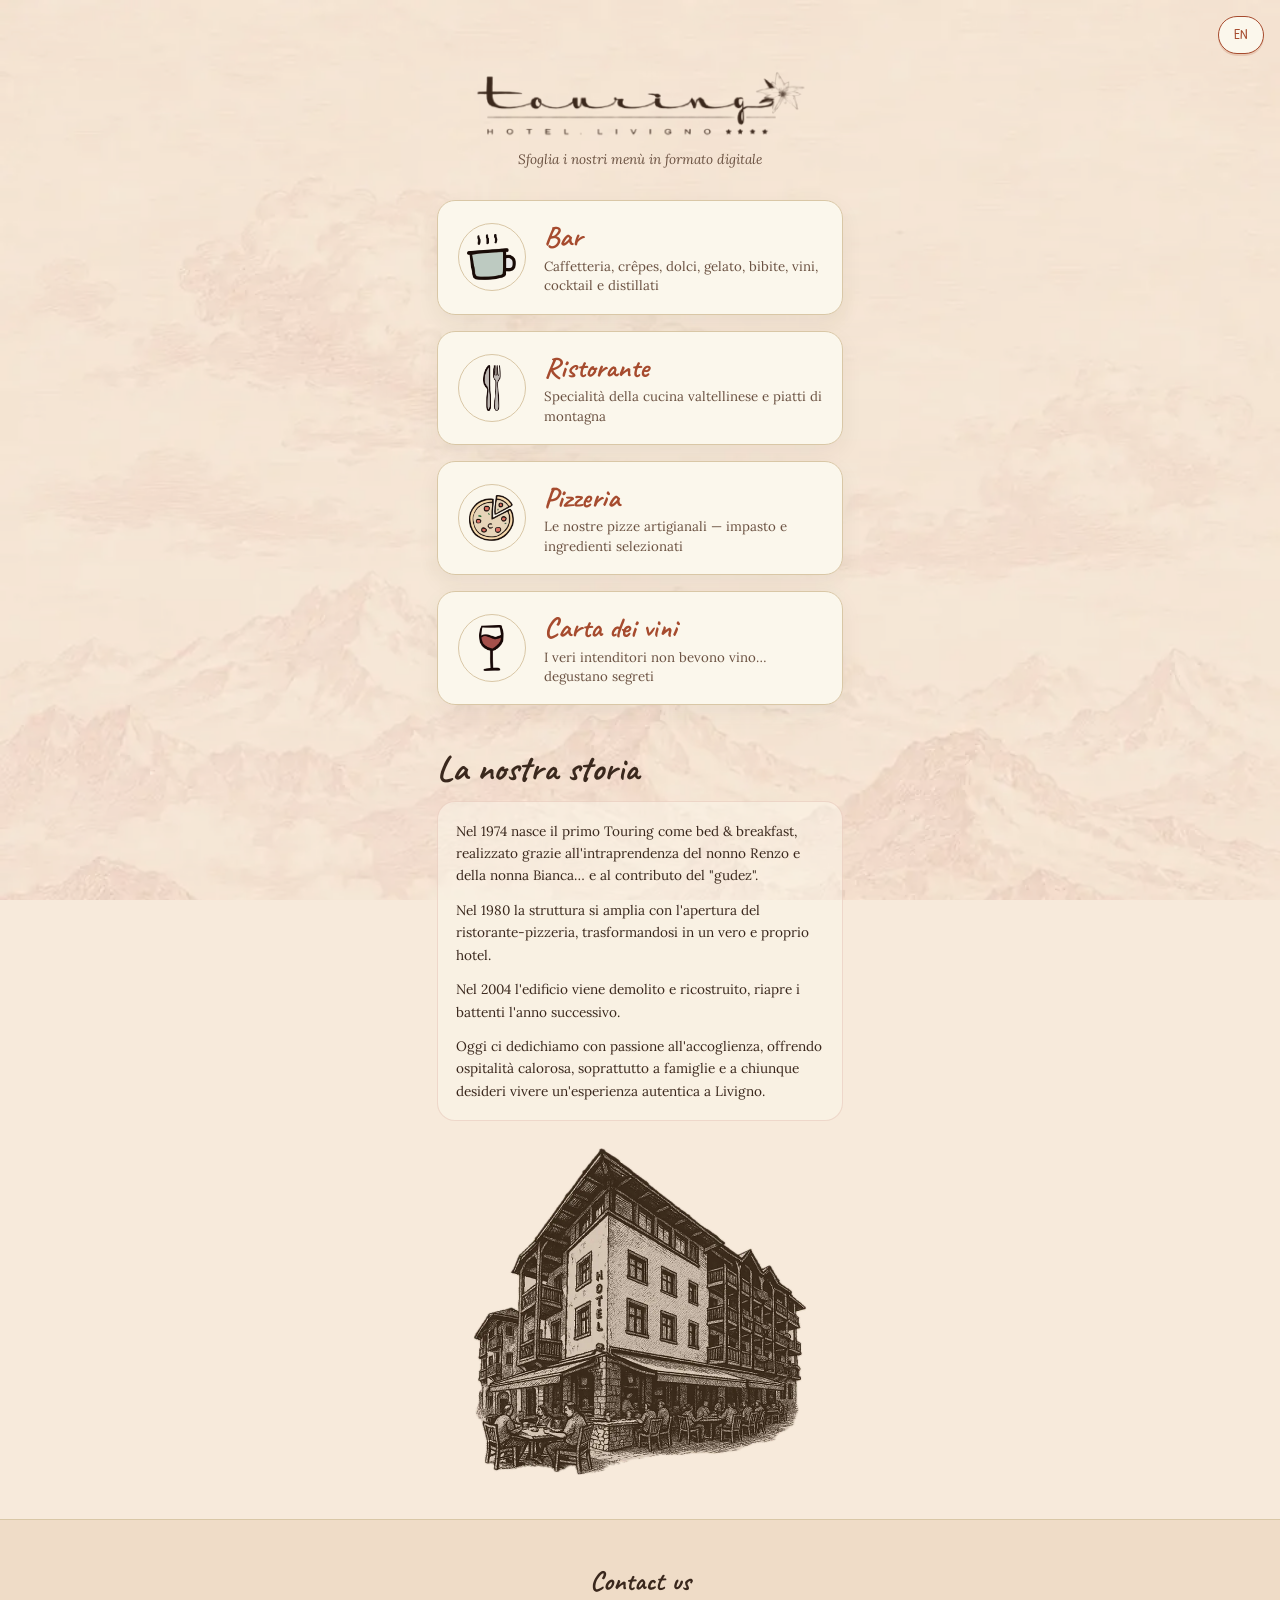
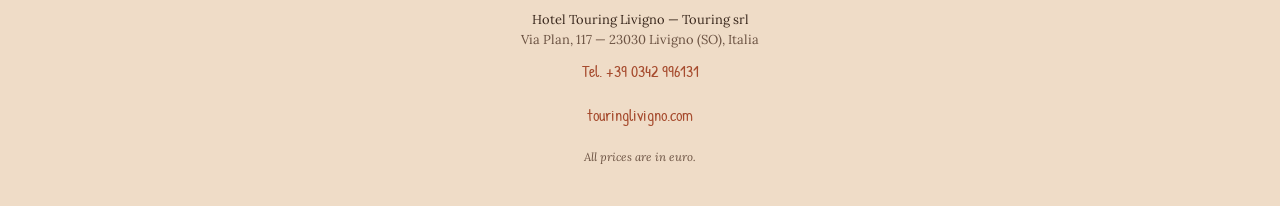
==== commit a97e3fa6: "fix: remove Apri buttons from home cards Co-Authored-By: Claude Sonnet 5.5 <noreply@anthropic.com>" ====
--- a/index.html
+++ b/index.html
@@ -31,19 +31,19 @@
     <nav class="cards" aria-label="I nostri menù">
       <a class="card" href="bar.html">
         <span class="card-icon"><img src="assets/icons/bar.webp" alt="" width="44" height="44"></span>
-        <span class="card-body"><h2>Bar</h2><p>Caffetteria, crêpes, dolci, gelato, bibite, vini, cocktail e distillati</p><span class="card-btn"><span data-t="open">Apri</span><svg class="choice-go" width="12" height="20" viewBox="0 0 12 20" fill="none" stroke="currentColor" stroke-width="2.2" stroke-linecap="round" stroke-linejoin="round" aria-hidden="true"><path d="M2 2l8 8-8 8"/></svg></span></span>
+        <span class="card-body"><h2>Bar</h2><p>Caffetteria, crêpes, dolci, gelato, bibite, vini, cocktail e distillati</p></span>
       </a>
       <a class="card" href="ristorante.html">
         <span class="card-icon"><img src="assets/icons/ristorante.webp" alt="" width="44" height="44"></span>
-        <span class="card-body"><h2>Ristorante</h2><p>Specialità della cucina valtellinese e piatti di montagna</p><span class="card-btn"><span data-t="open">Apri</span><svg class="choice-go" width="12" height="20" viewBox="0 0 12 20" fill="none" stroke="currentColor" stroke-width="2.2" stroke-linecap="round" stroke-linejoin="round" aria-hidden="true"><path d="M2 2l8 8-8 8"/></svg></span></span>
+        <span class="card-body"><h2>Ristorante</h2><p>Specialità della cucina valtellinese e piatti di montagna</p></span>
       </a>
       <a class="card" href="pizzeria.html">
         <span class="card-icon"><img src="assets/icons/pizzeria.webp" alt="" width="44" height="44"></span>
-        <span class="card-body"><h2>Pizzeria</h2><p>Le nostre pizze artigianali — impasto e ingredienti selezionati</p><span class="card-btn"><span data-t="open">Apri</span><svg class="choice-go" width="12" height="20" viewBox="0 0 12 20" fill="none" stroke="currentColor" stroke-width="2.2" stroke-linecap="round" stroke-linejoin="round" aria-hidden="true"><path d="M2 2l8 8-8 8"/></svg></span></span>
+        <span class="card-body"><h2>Pizzeria</h2><p>Le nostre pizze artigianali — impasto e ingredienti selezionati</p></span>
       </a>
       <a class="card" href="vini.html">
         <span class="card-icon"><img src="assets/icons/vini.webp" alt="" width="44" height="44"></span>
-        <span class="card-body"><h2>Carta dei vini</h2><p>I veri intenditori non bevono vino… degustano segreti</p><span class="card-btn"><span data-t="open">Apri</span><svg class="choice-go" width="12" height="20" viewBox="0 0 12 20" fill="none" stroke="currentColor" stroke-width="2.2" stroke-linecap="round" stroke-linejoin="round" aria-hidden="true"><path d="M2 2l8 8-8 8"/></svg></span></span>
+        <span class="card-body"><h2>Carta dei vini</h2><p>I veri intenditori non bevono vino… degustano segreti</p></span>
       </a>
     </nav>
     <section class="story" aria-labelledby="story-t">
